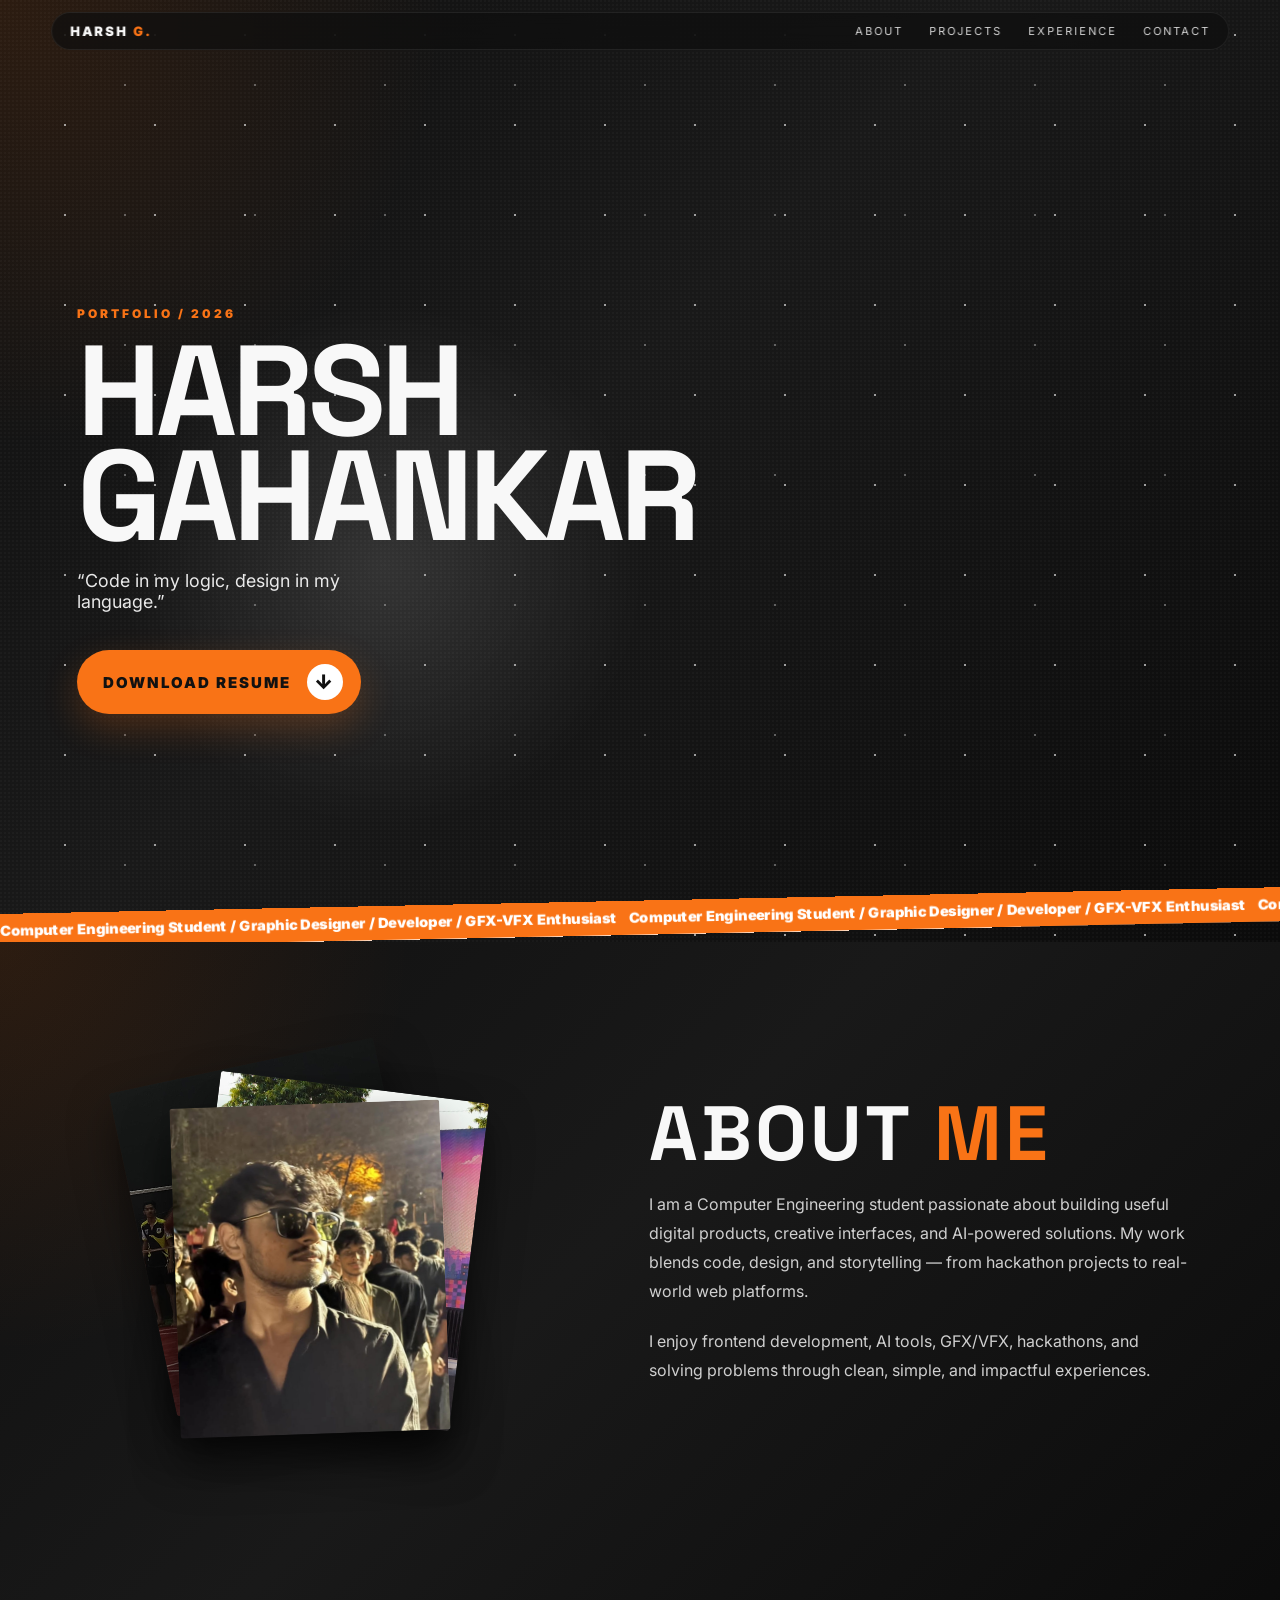
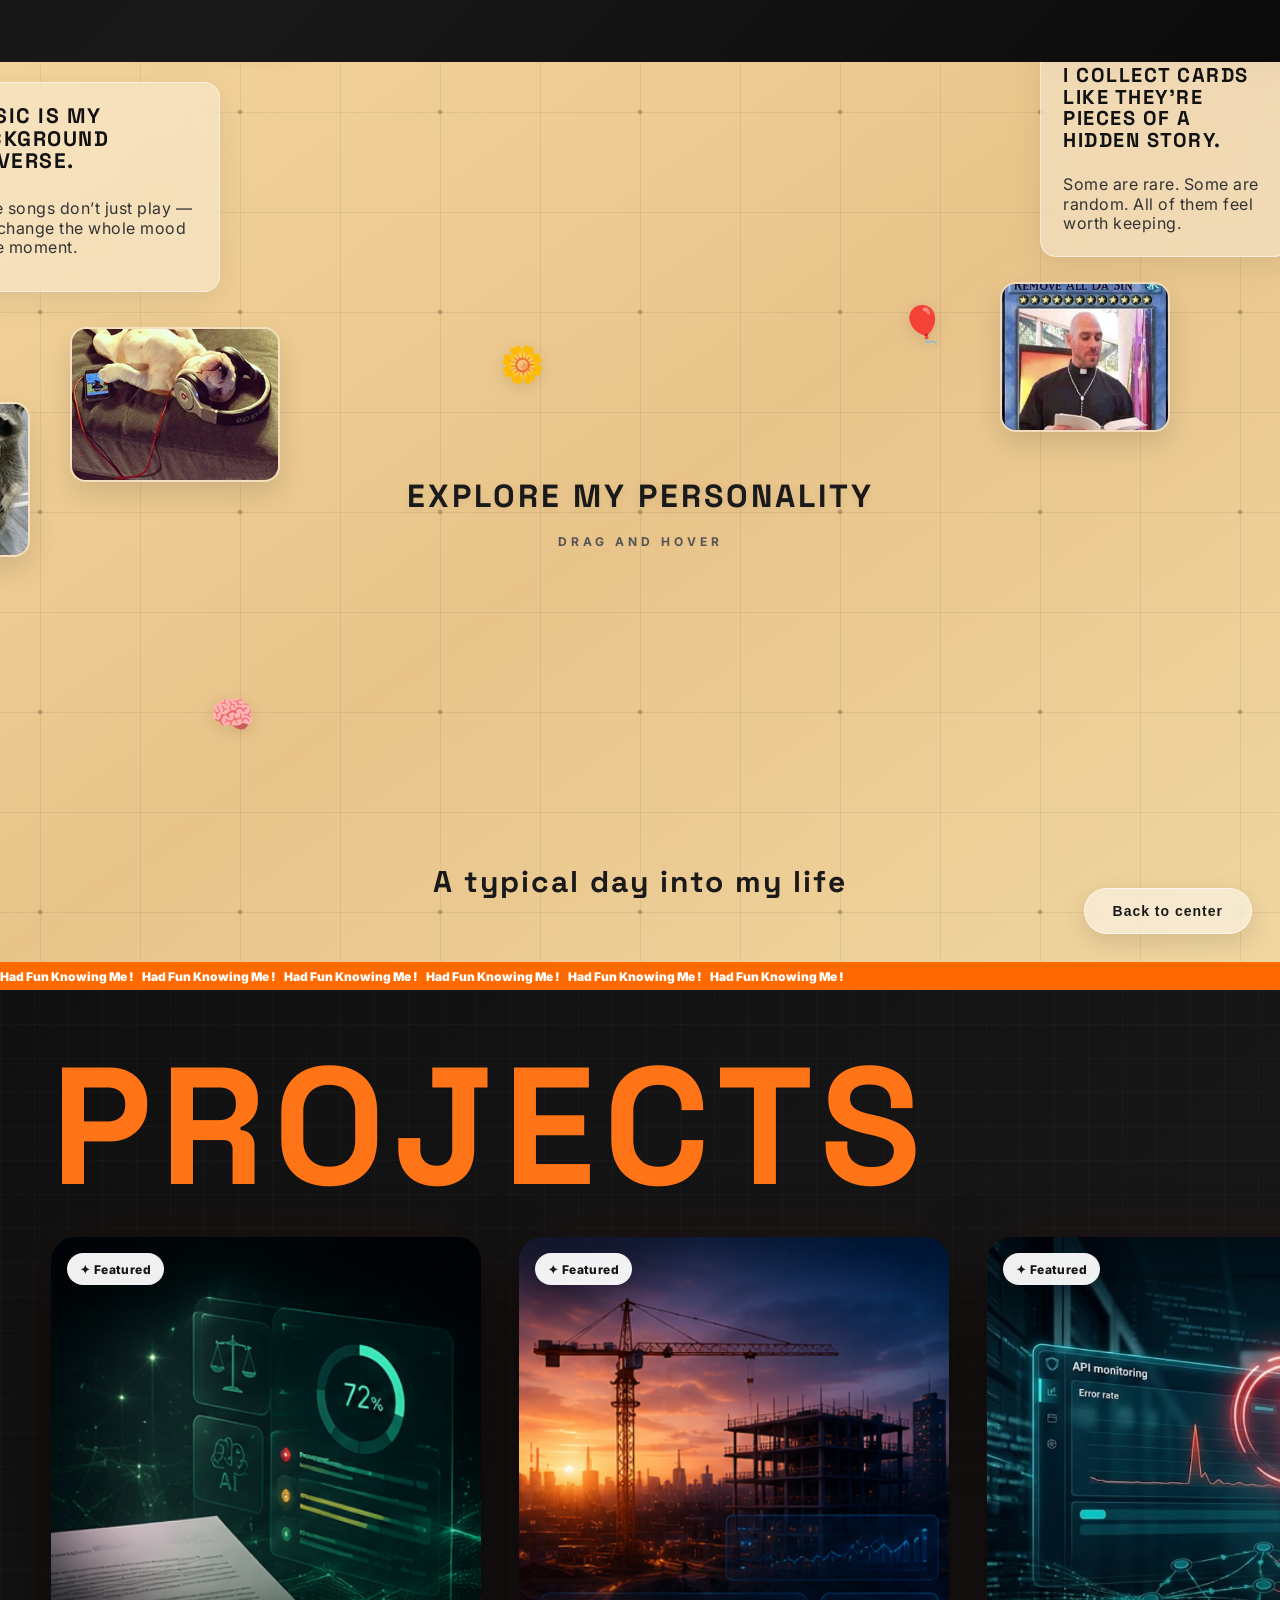
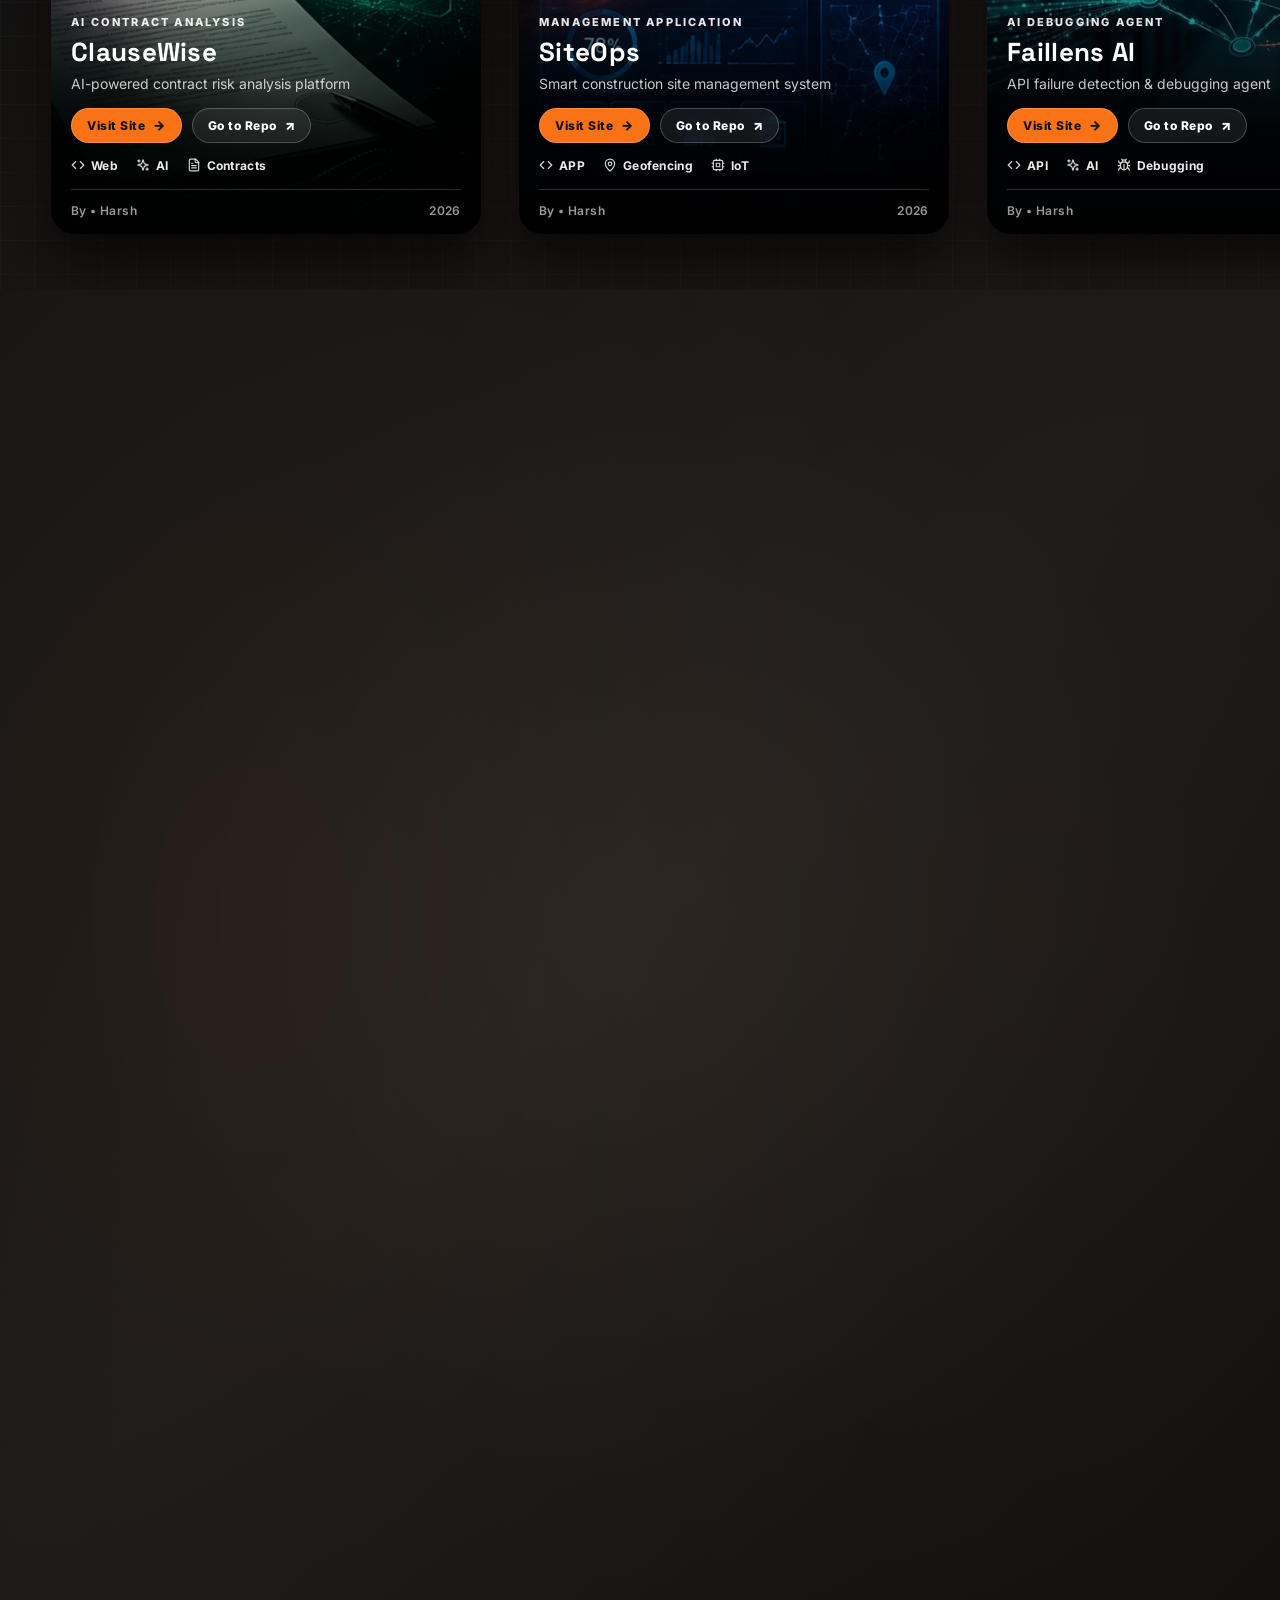
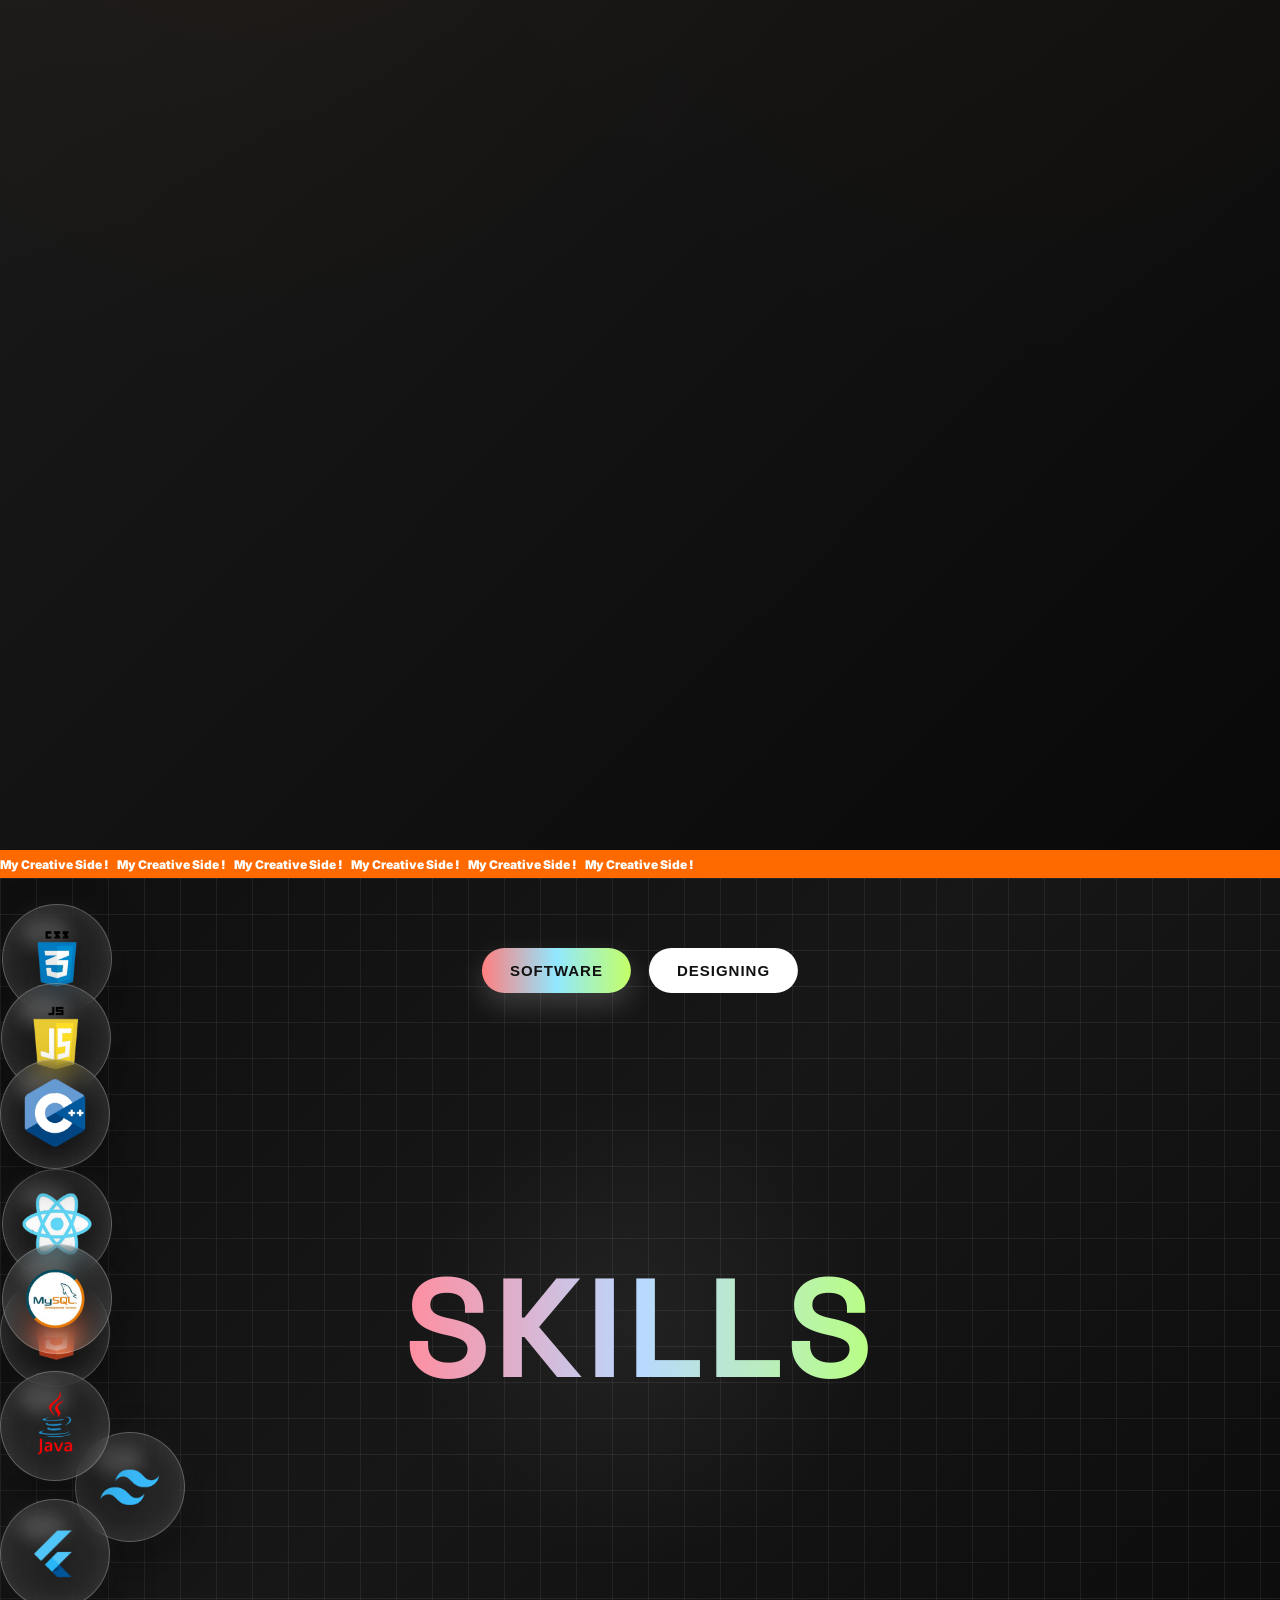
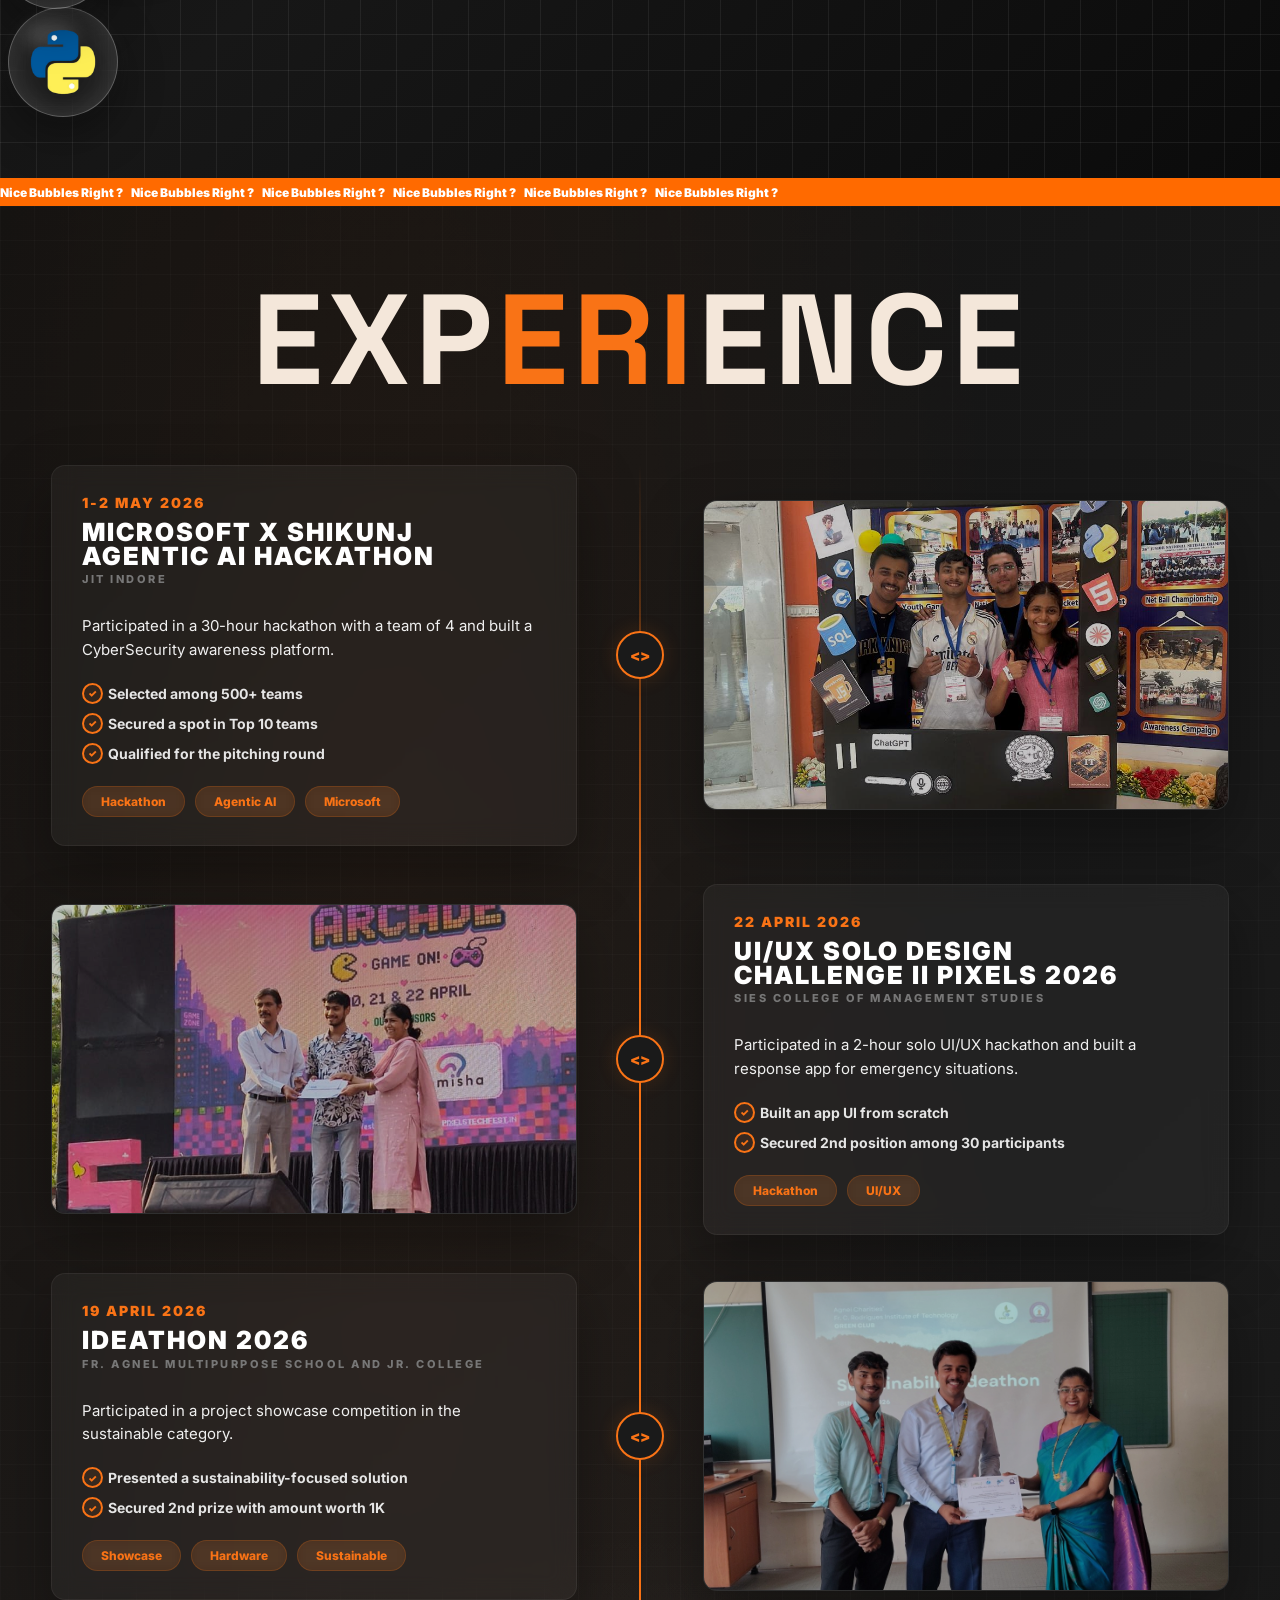
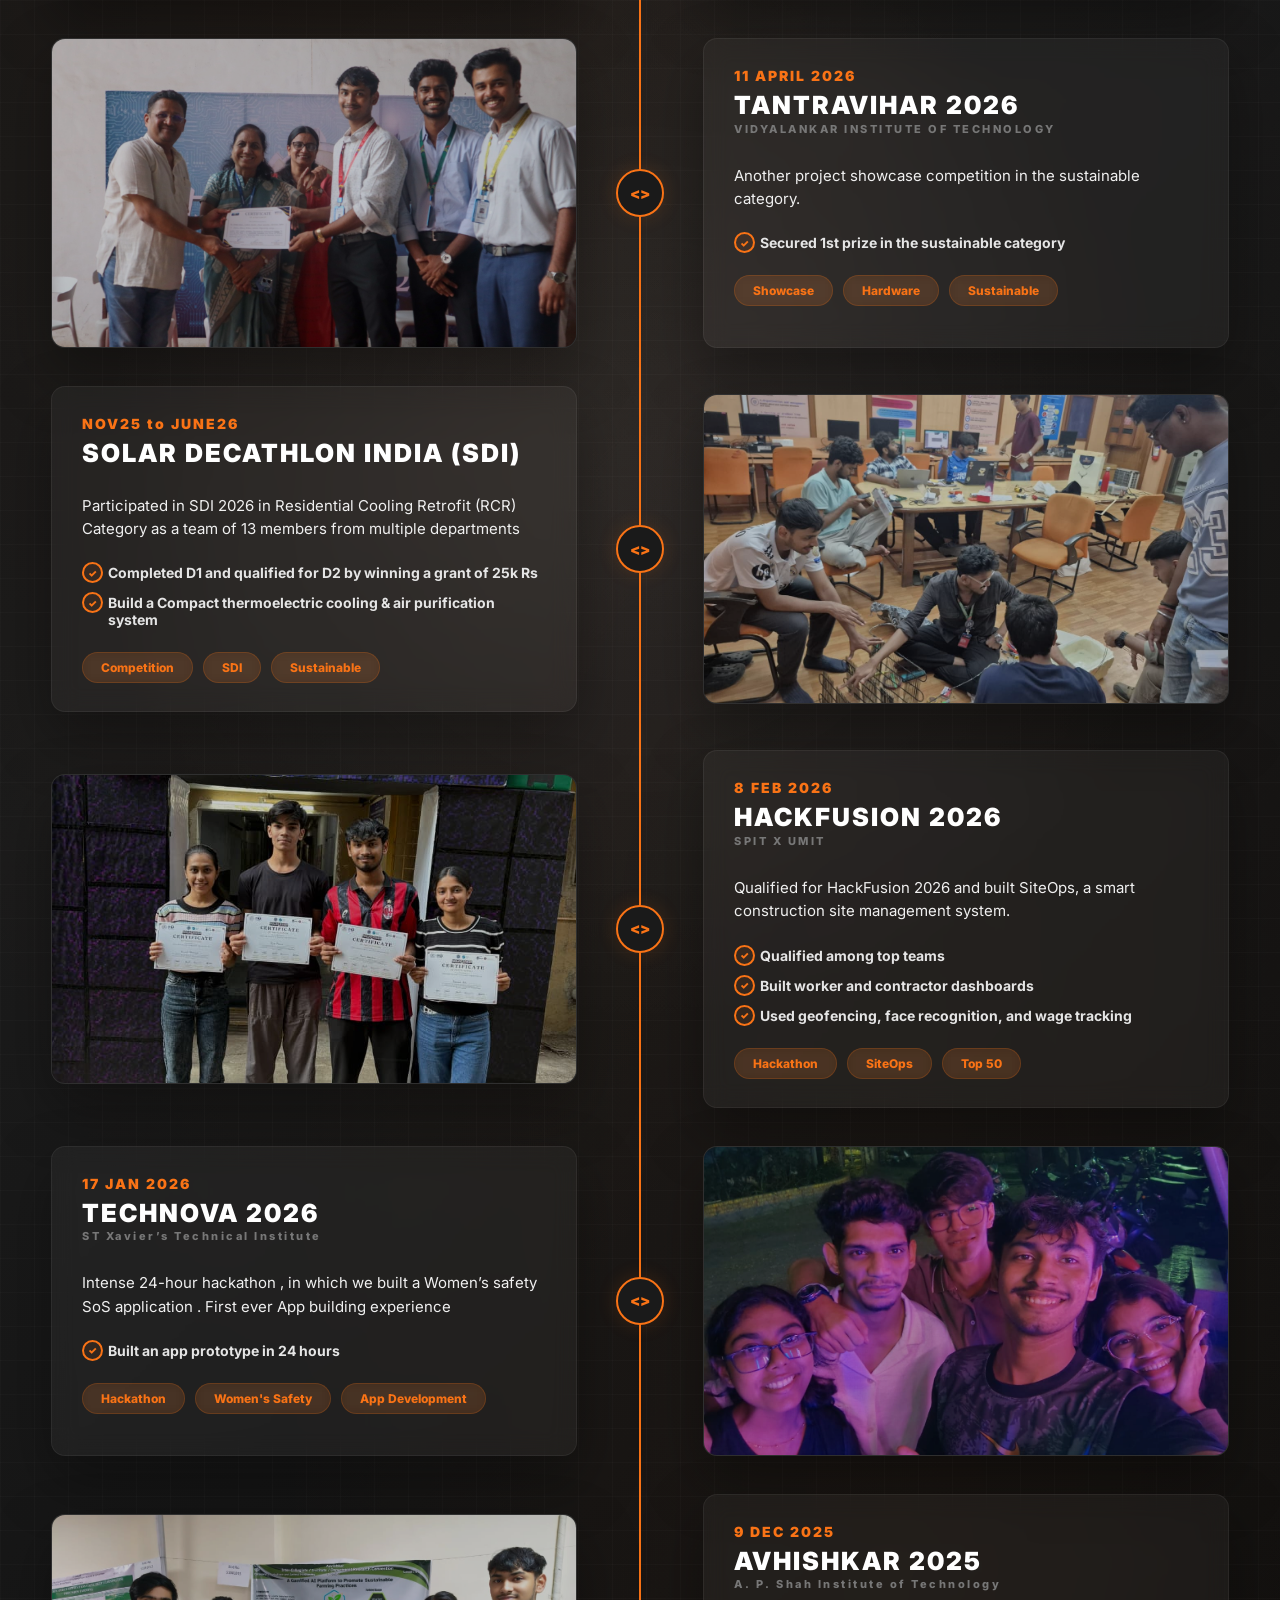
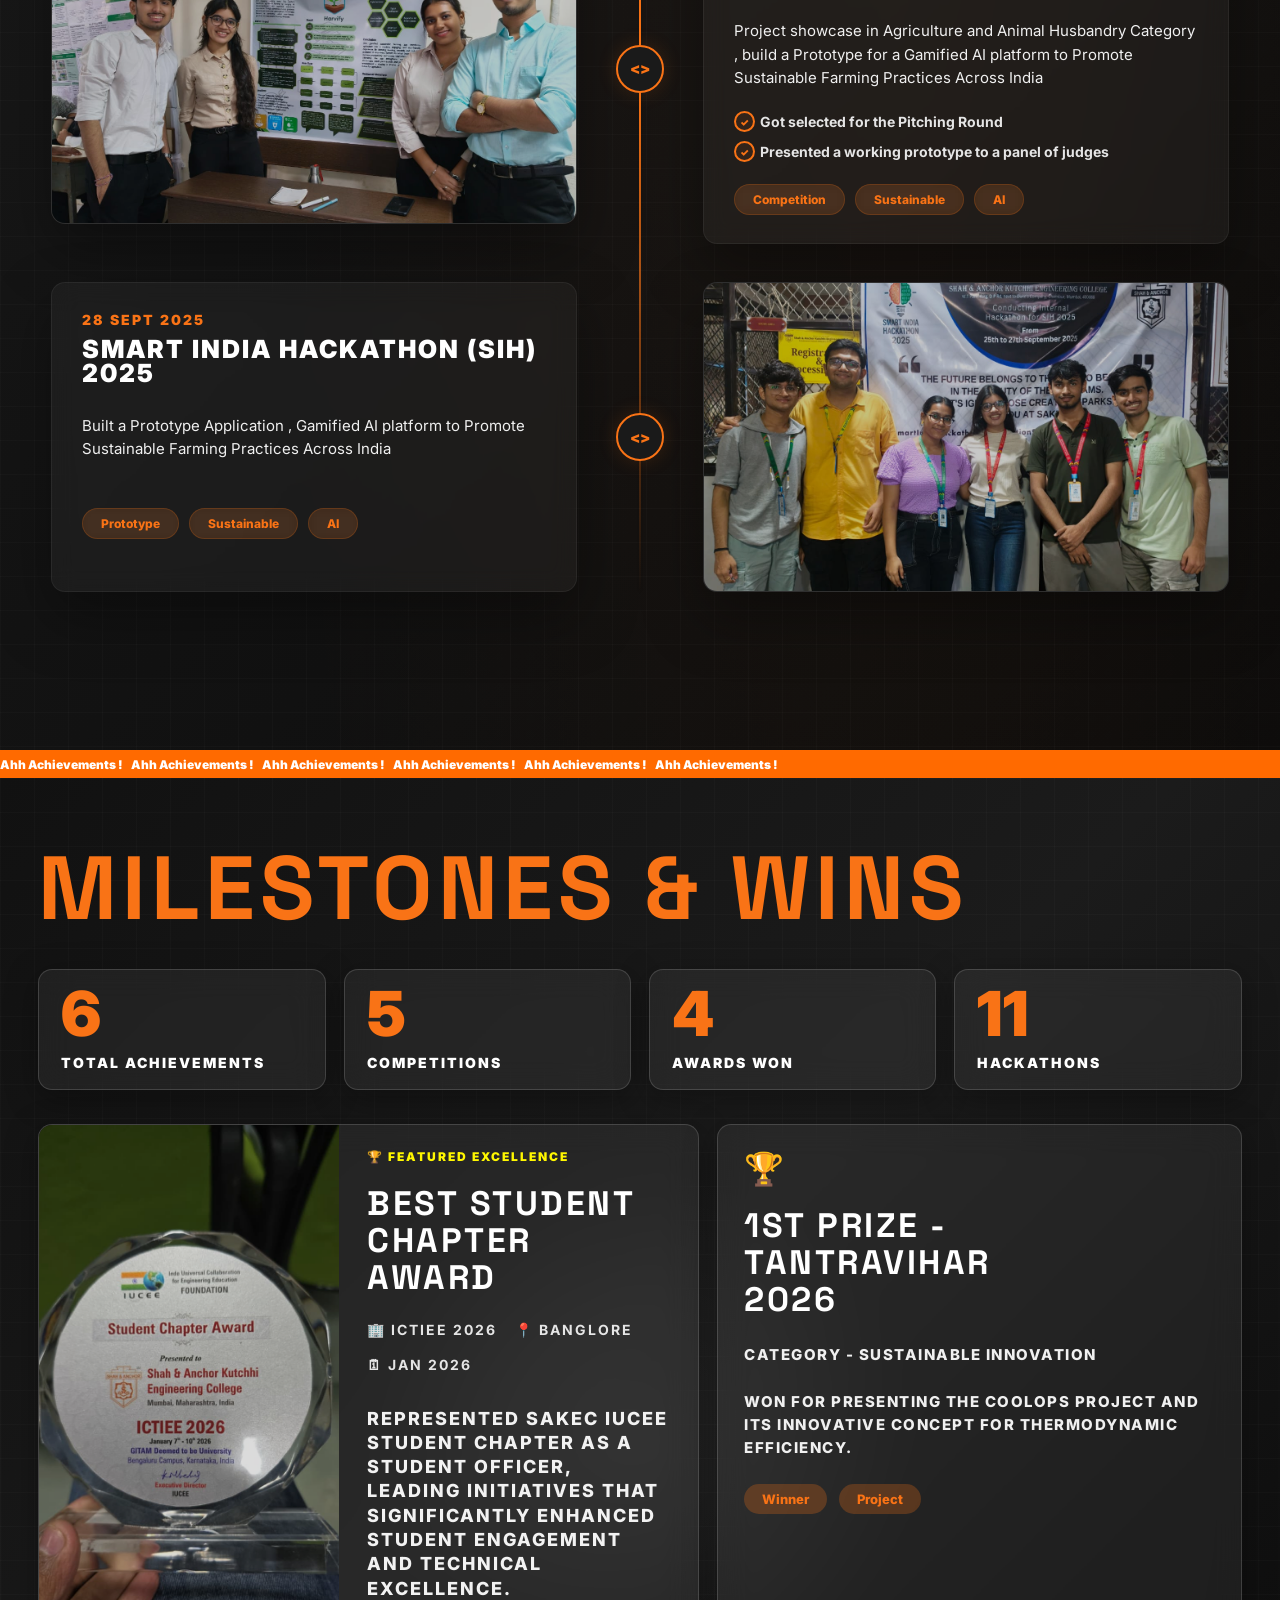
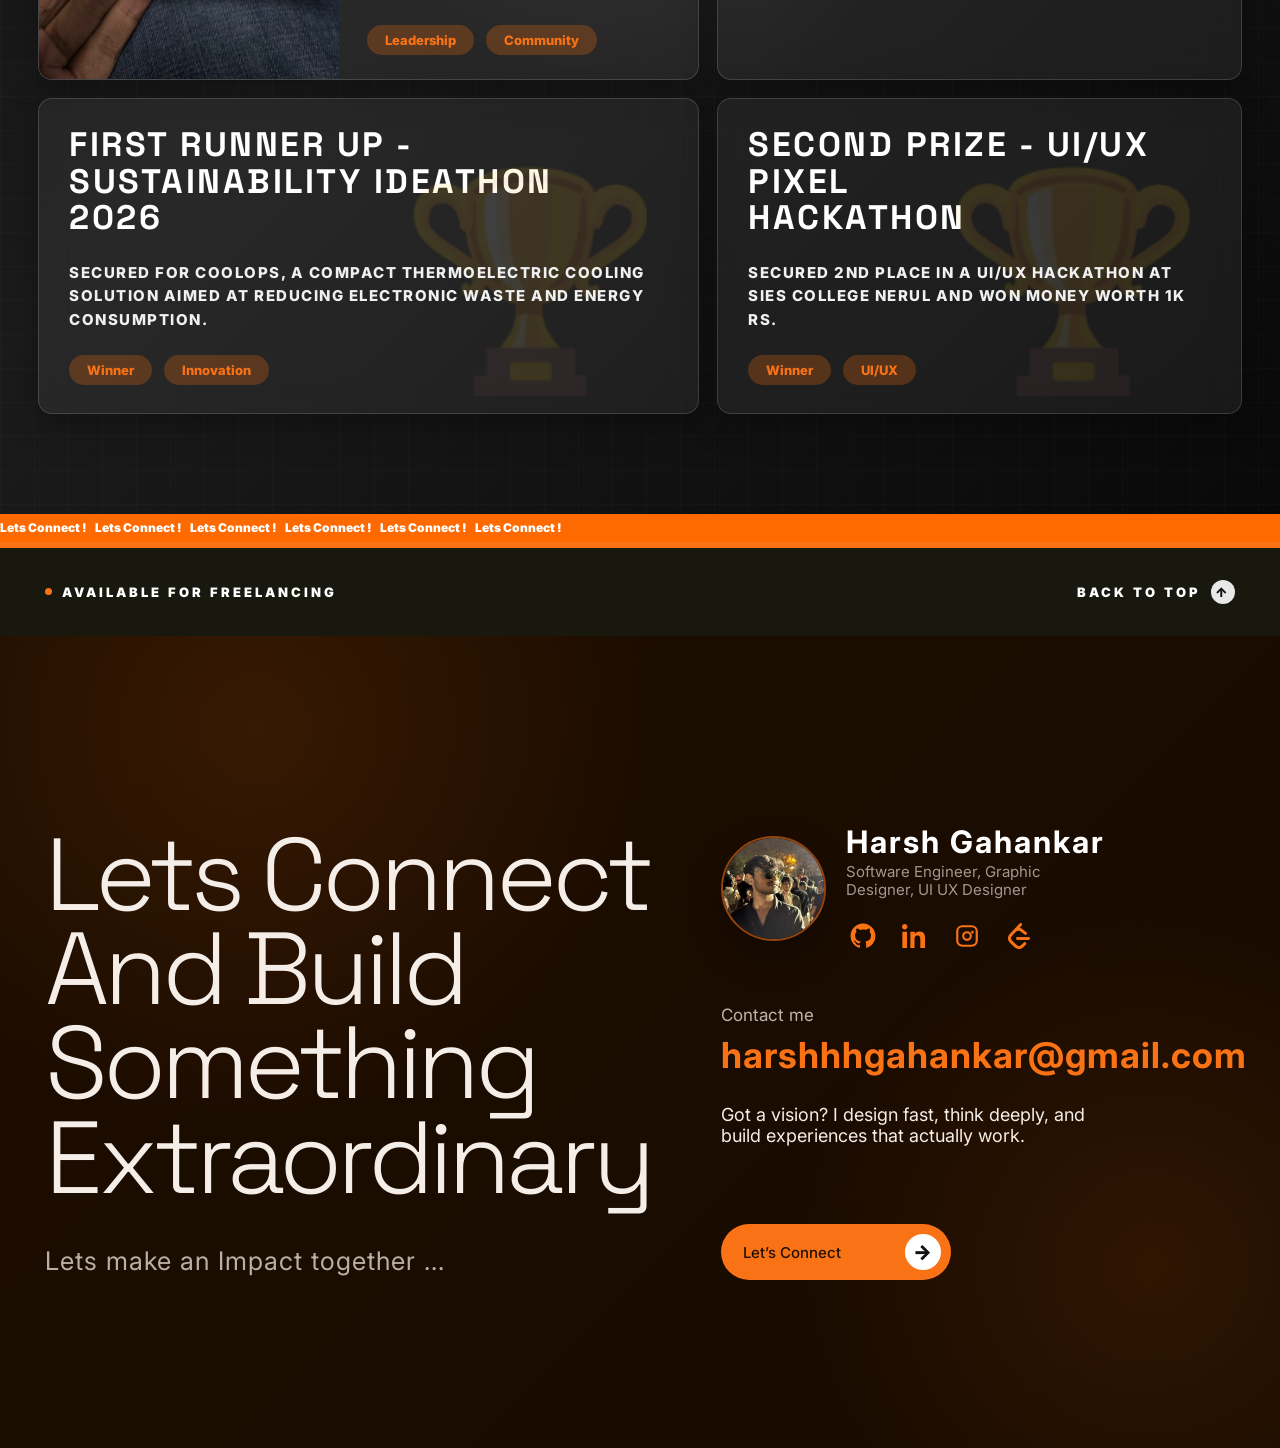
==== index.html @ b26c28f8 "Add live site link for SiteOps project" ====
<!DOCTYPE html>
<html lang="en">

<head>
  <meta charset="UTF-8" />
  <meta name="viewport" content="width=device-width, initial-scale=1.0" />
  <title>Harsh Gahankar | Portfolio</title>
  <link rel="stylesheet" href="style.css" />
  <link rel="icon" type="image/png" href="assets/HG%20logo.png">
</head>

<body>

  <!-- NAVBAR -->
  <header class="navbar">
    <a href="#home" class="nav-logo">HARSH <span>G.</span></a>

    <nav>
      <a href="#about">ABOUT</a>
      <a href="#projects">PROJECTS</a>
      <a href="#experience">EXPERIENCE</a>
      <a href="#contact">CONTACT</a>
    </nav>
  </header>

  <!-- HERO SECTION -->
  <section class="hero section-dark" id="home">
    <div class="stars"></div>
    <div class="grain"></div>

    <div class="hero-content">
      <div class="hero-text">
        <p class="mini-label">PORTFOLIO / 2026</p>
        <h1>
          HARSH<br />
          GAHANKAR
        </h1>
        <p class="hero-tagline">
          “Code in my logic, design in my language.”
        </p>
        <a href="assets/Resume 2026(links).pdf" download class="resume-btn">
          Download Resume <span>↓</span>
        </a>
      </div>

      <div class="moon-area">
        <div class="moon-3d-wrap" id="moon3d"></div>
      </div>
    </div>

    <div class="orange-marquee hero-marquee">
      <div class="marquee-track">
        Computer Engineering Student / Graphic Designer / Developer / GFX-VFX Enthusiast&nbsp;&nbsp;&nbsp;
        Computer Engineering Student / Graphic Designer / Developer / GFX-VFX Enthusiast&nbsp;&nbsp;&nbsp;
        Computer Engineering Student / Graphic Designer / Developer / GFX-VFX Enthusiast&nbsp;&nbsp;&nbsp;
      </div>
    </div>
  </section>

  <!-- ABOUT SECTION -->
  <section class="about section-dark" id="about">
    <div class="about-grid">
      <div class="photo-stack">
        <img src="assets/profile3.jpg" class="stack-photo photo-a" alt="Harsh photo 1" />
        <img src="assets/profile2.jpg" class="stack-photo photo-b" alt="Harsh photo 2" />
        <img src="assets/profile1.jpg" class="stack-photo photo-c" alt="Harsh photo 3" />
      </div>

      <div class="about-copy">
        <h2 class="section-heading">ABOUT <span>ME</span></h2>
        <p>
          I am a Computer Engineering student passionate about building useful digital products,
          creative interfaces, and AI-powered solutions. My work blends code, design, and storytelling —
          from hackathon projects to real-world web platforms.
        </p>
        <p>
          I enjoy frontend development, AI tools, GFX/VFX, hackathons, and solving problems through
          clean, simple, and impactful experiences.
        </p>

      </div>
    </div>
  </section>

  <!-- EXPLORE PERSONALITY SECTION -->
  <section class="personality-section clean-personality-section" id="personality">

    <div class="personality-canvas clean-canvas" id="dragCanvas">

      <div class="personality-bg clean-grid-bg"></div>

      <!-- CENTER TEXT -->
      <div class="personality-main-center">
        <h1>EXPLORE MY PERSONALITY</h1>
        <p>DRAG AND HOVER</p>
      </div>

      <!-- TOP LEFT: HOBBIES -->
      <div class="hobbies-zone-new">

        <h2 class="hobbies-center-heading">
          MY HOBBIES
        </h2>

        <!-- Football -->
        <div class="hobby-purple-card football-card">
          <h3>I CHASE THE BALL LIKE IT OWES ME ANSWERS.</h3>
          <p>
            One pass, one sprint, one goal — and suddenly the whole world feels simple.
          </p>
        </div>

        <img src="assets/football.png" class="hobby-img football-img" alt="Football" />

        <!-- Skating -->
        <div class="hobby-purple-card skating-card">
          <h3>I LIKE MOVING FASTER THAN MY THOUGHTS.</h3>
          <p>
            Skating feels like balance, chaos, and freedom all happening at once.
          </p>
        </div>

        <img src="assets/skating.png" class="hobby-img skating-img" alt="Skating" />

        <!-- Editing -->
        <div class="hobby-purple-card editing-card">
          <h3>I CUT MOMENTS UNTIL THEY START FEELING CINEMATIC.</h3>
          <p>
            Clips, beats, effects, and timing — that’s where normal footage becomes magic.
          </p>
        </div>

        <img src="assets/editing.png" class="hobby-img editing-img" alt="Editing" />

        <!-- Sketching -->
        <div class="hobby-purple-card sketching-card">
          <h3>I SKETCH WHAT MY BRAIN CANNOT EXPLAIN.</h3>
          <p>
            Random lines, messy ideas, tiny details — somehow they turn into stories.
          </p>
        </div>

        <img src="assets/sketching.png" class="hobby-img sketching-img" alt="Sketching" />

        <!-- Music -->
        <div class="hobby-purple-card music-card">
          <h3>MUSIC IS MY BACKGROUND UNIVERSE.</h3>
          <p>
            Some songs don’t just play — they change the whole mood of the moment.
          </p>
        </div>

        <img src="assets/music.png" class="hobby-img music-img" alt="Music" />

      </div>

      <!-- TOP RIGHT: FUN FACTS -->
      <div class="facts-zone-new">

        <h2 class="facts-center-heading">
          5 FUN FACTS ABOUT ME
        </h2>

        <!-- Animal -->
        <div class="fun-card animal-card">
          <h3>I SPEAK FLUENT ANIMAL ENERGY.</h3>
          <p>
            No words, just vibes. Somehow every animal feels like a tiny personality
            with fur, feathers, or chaos.
          </p>
        </div>

        <img src="assets/animal.png" class="fun-img animal-img" alt="Animal" />

        <!-- Rubik -->
        <div class="fun-card rubik-card">
          <h3>I SOLVE CUBES LIKE TINY PUZZLES FROM ANOTHER UNIVERSE.</h3>
          <p>
            8 types, 100 patterns, and one very focused brain.
          </p>
        </div>

        <img src="assets/rubics.png" class="fun-img rubik-img" alt="Rubik cube" />

        <!-- Cards -->
        <div class="fun-card cards-card">
          <h3>I COLLECT CARDS LIKE THEY’RE PIECES OF A HIDDEN STORY.</h3>
          <p>
            Some are rare. Some are random. All of them feel worth keeping.
          </p>
        </div>

        <img src="assets/cards.png" class="fun-img cards-img" alt="Cards" />

        <!-- Moon -->
        <div class="fun-card moon-card">
          <h3>THE MOON IS MY WEIRD COMFORT OBJECT.</h3>
          <p>
            No reason, no explanation. It just looks like peace floating in the sky.
          </p>
        </div>

        <img src="assets/moon.png" class="fun-img moon-img" alt="Moon" />

        <!-- Misal -->
        <div class="fun-card misal-card">
          <h3>MISAL IS NOT FOOD. IT IS AN EMOTION.</h3>
          <p>
            One spicy plate and suddenly life starts making sense again.
          </p>
        </div>

        <img src="assets/misal.png" class="fun-img misal-img" alt="Misal" />

      </div>

      <!-- BOTTOM: TYPICAL DAY -->
      <div class="routine-zone-new">

        <h2 class="routine-title-new">A typical day into my life</h2>

        <div class="routine-new-card routine-new-one">
          <img src="assets/wakeup.jpg" alt="wake up">
          <p>wake up</p>
        </div>

        <div class="routine-new-card routine-new-two">
          <img src="assets/coding.jpg" alt="coding">
          <p>coding</p>
        </div>

        <div class="routine-new-card routine-new-three">
          <img src="assets/gaming.jpg" alt="gaming">
          <p>gaming</p>
        </div>

        <div class="routine-new-card routine-new-four">
          <img src="assets/workout.jpg" alt="workout">
          <p>workout</p>
        </div>

        <div class="routine-new-card routine-new-five">
          <img src="assets/repeat.jpg" alt="repeat">
          <p>repeat</p>
        </div>

      </div>

      <!-- SMALL DECORATIONS -->
      <div class="personality-sticker sticker-one">🌼</div>
      <div class="personality-sticker sticker-two">🎈</div>
      <div class="personality-sticker sticker-three">🧠</div>
      <div class="personality-sticker sticker-four">📸</div>
      <div class="personality-sticker sticker-five">🏆</div>

    </div>

    <button class="personality-reset" id="resetBtn">Back to center</button>

  </section>

  <div class="orange-marquee">
    <div class="marquee-track">
      Had Fun Knowing Me !&nbsp;&nbsp;&nbsp; Had Fun Knowing Me !&nbsp;&nbsp;&nbsp; Had Fun Knowing Me
      !&nbsp;&nbsp;&nbsp;
      Had Fun Knowing Me !&nbsp;&nbsp;&nbsp; Had Fun Knowing Me !&nbsp;&nbsp;&nbsp; Had Fun Knowing Me
      !&nbsp;&nbsp;&nbsp;
    </div>
  </div>

  <!-- PROJECTS SECTION -->
  <section class="projects-horizontal-section" id="projects">

    <div class="projects-sticky">

      <div class="projects-heading-wrap">
        <h2 class="projects-big-title">PROJECTS</h2>
      </div>

      <div class="projects-horizontal-window">
        <div class="projects-horizontal-track" id="projectsTrack">

          <!-- CLAUSEWISE -->
          <article class="project-listing-card">
            <img class="project-listing-card-img" src="assets/Clausewise.png" alt="ClauseWise — AI-powered contract risk analysis platform preview" loading="lazy" />
            <div class="project-listing-card-gradient"></div>
            <span class="project-listing-card-badge">✦ Featured</span>
            <div class="project-listing-card-body">
              <p class="project-listing-card-category">AI Contract Analysis</p>
              <h3 class="project-listing-card-title">ClauseWise</h3>
              <p class="project-listing-card-desc">AI-powered contract risk analysis platform</p>
              <div class="project-listing-card-actions">
                <a class="project-listing-btn project-listing-btn-visit" href="https://clause-wise-org.vercel.app/" target="_blank" rel="noopener noreferrer">Visit Site <span>→</span></a>
                <a class="project-listing-btn project-listing-btn-repo" href="https://github.com/harshgahankar/ClauseWise" target="_blank" rel="noopener noreferrer">Go to Repo <span>↗</span></a>
              </div>
              <div class="project-listing-card-meta">
                <span class="project-listing-card-meta-item"><svg viewBox="0 0 24 24" aria-hidden="true"><path d="m16 18 6-6-6-6"/><path d="m8 6-6 6 6 6"/></svg>Web</span>
                <span class="project-listing-card-meta-item"><svg viewBox="0 0 24 24" aria-hidden="true"><path d="m12 3-1.912 5.813a2 2 0 0 1-1.275 1.275L3 12l5.813 1.912a2 2 0 0 1 1.275 1.275L12 21l1.912-5.813a2 2 0 0 1 1.275-1.275L21 12l-5.813-1.912a2 2 0 0 1-1.275-1.275L12 3Z"/><path d="M5 3v4"/><path d="M19 17v4"/><path d="M3 5h4"/><path d="M17 19h4"/></svg>AI</span>
                <span class="project-listing-card-meta-item"><svg viewBox="0 0 24 24" aria-hidden="true"><path d="M15 2H6a2 2 0 0 0-2 2v16a2 2 0 0 0 2 2h12a2 2 0 0 0 2-2V7Z"/><path d="M14 2v4a2 2 0 0 0 2 2h4"/><path d="M10 9H8"/><path d="M16 13H8"/><path d="M16 17H8"/></svg>Contracts</span>
              </div>
              <div class="project-listing-card-divider"></div>
              <div class="project-listing-card-footer">
                <span>By • Harsh</span>
                <span>2026</span>
              </div>
            </div>
          </article>

          <!-- SITEOPS -->
          <article class="project-listing-card">
            <img class="project-listing-card-img" src="assets/siteops.png" alt="SiteOps — smart construction site management system preview" loading="lazy" />
            <div class="project-listing-card-gradient"></div>
            <span class="project-listing-card-badge">✦ Featured</span>
            <div class="project-listing-card-body">
              <p class="project-listing-card-category">Management Application</p>
              <h3 class="project-listing-card-title">SiteOps</h3>
              <p class="project-listing-card-desc">Smart construction site management system</p>
              <div class="project-listing-card-actions">
                <a class="project-listing-btn project-listing-btn-visit" href="https://site-ops-web.vercel.app/">Visit Site <span>→</span></a>
                <a class="project-listing-btn project-listing-btn-repo" href="https://github.com/harshgahankar/SiteOps" target="_blank" rel="noopener noreferrer">Go to Repo <span>↗</span></a>
              </div>
              <div class="project-listing-card-meta">
                <span class="project-listing-card-meta-item"><svg viewBox="0 0 24 24" aria-hidden="true"><path d="m16 18 6-6-6-6"/><path d="m8 6-6 6 6 6"/></svg>APP</span>
                <span class="project-listing-card-meta-item"><svg viewBox="0 0 24 24" aria-hidden="true"><path d="M20 10c0 4.993-5.539 10.193-7.399 11.799a1 1 0 0 1-1.202 0C9.539 20.193 4 14.993 4 10a8 8 0 0 1 16 0"/><circle cx="12" cy="10" r="3"/></svg>Geofencing</span>
                <span class="project-listing-card-meta-item"><svg viewBox="0 0 24 24" aria-hidden="true"><rect x="4" y="4" width="16" height="16" rx="2"/><rect x="9" y="9" width="6" height="6"/><path d="M15 2v2"/><path d="M15 20v2"/><path d="M2 15h2"/><path d="M2 9h2"/><path d="M20 15h2"/><path d="M20 9h2"/><path d="M9 2v2"/><path d="M9 20v2"/></svg>IoT</span>
              </div>
              <div class="project-listing-card-divider"></div>
              <div class="project-listing-card-footer">
                <span>By • Harsh</span>
                <span>2026</span>
              </div>
            </div>
          </article>

          <!-- FAILLENS AI -->
          <article class="project-listing-card">
            <img class="project-listing-card-img" src="assets/faillens.png" alt="Faillens AI — API failure detection and debugging agent preview" loading="lazy" />
            <div class="project-listing-card-gradient"></div>
            <span class="project-listing-card-badge">✦ Featured</span>
            <div class="project-listing-card-body">
              <p class="project-listing-card-category">AI Debugging Agent</p>
              <h3 class="project-listing-card-title">Faillens AI</h3>
              <p class="project-listing-card-desc">API failure detection & debugging agent</p>
              <div class="project-listing-card-actions">
                <a class="project-listing-btn project-listing-btn-visit" href="https://faillensai.onrender.com/" target="_blank" rel="noopener noreferrer">Visit Site <span>→</span></a>
                <a class="project-listing-btn project-listing-btn-repo" href="https://github.com/DevSignerOmkar/faillensai" target="_blank" rel="noopener noreferrer">Go to Repo <span>↗</span></a>
              </div>
              <div class="project-listing-card-meta">
                <span class="project-listing-card-meta-item"><svg viewBox="0 0 24 24" aria-hidden="true"><path d="m16 18 6-6-6-6"/><path d="m8 6-6 6 6 6"/></svg>API</span>
                <span class="project-listing-card-meta-item"><svg viewBox="0 0 24 24" aria-hidden="true"><path d="m12 3-1.912 5.813a2 2 0 0 1-1.275 1.275L3 12l5.813 1.912a2 2 0 0 1 1.275 1.275L12 21l1.912-5.813a2 2 0 0 1 1.275-1.275L21 12l-5.813-1.912a2 2 0 0 1-1.275-1.275L12 3Z"/><path d="M5 3v4"/><path d="M19 17v4"/><path d="M3 5h4"/><path d="M17 19h4"/></svg>AI</span>
                <span class="project-listing-card-meta-item"><svg viewBox="0 0 24 24" aria-hidden="true"><path d="m8 2 1.88 1.88"/><path d="M14.12 3.88 16 2"/><path d="M9 7.13v-1a3.003 3.003 0 1 1 6 0v1"/><path d="M12 20c-3.3 0-6-2.7-6-6v-3a4 4 0 0 1 4-4h4a4 4 0 0 1 4 4v3c0 3.3-2.7 6-6 6"/><path d="M12 20v-9"/><path d="M6.53 9C4.6 8.8 3 7.1 3 5"/><path d="M6 13H2"/><path d="M3 21c0-2.1 1.7-3.9 3.8-4"/><path d="M20.97 5c0 2.1-1.6 3.8-3.5 4"/><path d="M22 13h-4"/><path d="M17.2 17c2.1.1 3.8 1.9 3.8 4"/></svg>Debugging</span>
              </div>
              <div class="project-listing-card-divider"></div>
              <div class="project-listing-card-footer">
                <span>By • Harsh</span>
                <span>2026</span>
              </div>
            </div>
          </article>

          <!-- SKILLORBIT -->
          <article class="project-listing-card">
            <img class="project-listing-card-img" src="assets/SkillOrbit.png" alt="SkillOrbit — AI recruitment platform preview" loading="lazy" />
            <div class="project-listing-card-gradient"></div>
            <span class="project-listing-card-badge">✦ Featured</span>
            <div class="project-listing-card-body">
              <p class="project-listing-card-category">AI Recruitment Platform</p>
              <h3 class="project-listing-card-title">SkillOrbit</h3>
              <p class="project-listing-card-desc">AI recruitment platform that ranks and explains candidate–job fit</p>
              <div class="project-listing-card-actions">
                <a class="project-listing-btn project-listing-btn-visit" href="https://skill-oribit-2.vercel.app/" target="_blank" rel="noopener noreferrer">Visit Site <span>→</span></a>
                <a class="project-listing-btn project-listing-btn-repo" href="https://github.com/hansagusaiwal/SkillOrbit" target="_blank" rel="noopener noreferrer">Go to Repo <span>↗</span></a>
              </div>
              <div class="project-listing-card-meta">
                <span class="project-listing-card-meta-item"><svg viewBox="0 0 24 24" aria-hidden="true"><path d="m12 3-1.912 5.813a2 2 0 0 1-1.275 1.275L3 12l5.813 1.912a2 2 0 0 1 1.275 1.275L12 21l1.912-5.813a2 2 0 0 1 1.275-1.275L21 12l-5.813-1.912a2 2 0 0 1-1.275-1.275L12 3Z"/><path d="M5 3v4"/><path d="M19 17v4"/><path d="M3 5h4"/><path d="M17 19h4"/></svg>AI/ML</span>
                <span class="project-listing-card-meta-item"><svg viewBox="0 0 24 24" aria-hidden="true"><ellipse cx="12" cy="5" rx="9" ry="3"/><path d="M3 5V19A9 3 0 0 0 21 19V5"/><path d="M3 12A9 3 0 0 0 21 12"/></svg>Vector Search</span>
                <span class="project-listing-card-meta-item"><svg viewBox="0 0 24 24" aria-hidden="true"><path d="M16 21v-2a4 4 0 0 0-4-4H6a4 4 0 0 0-4 4v2"/><circle cx="9" cy="7" r="4"/><path d="M22 21v-2a4 4 0 0 0-3-3.87"/><path d="M16 3.13a4 4 0 0 1 0 7.75"/></svg>Recruitment</span>
              </div>
              <div class="project-listing-card-divider"></div>
              <div class="project-listing-card-footer">
                <span>By • Harsh</span>
                <span>2026</span>
              </div>
            </div>
          </article>

          <!-- THERMACITY -->
          <article class="project-listing-card">
            <img class="project-listing-card-img" src="assets/ThermaCity.png" alt="ThermaCity — urban heat island analysis tool for Mumbai preview" loading="lazy" />
            <div class="project-listing-card-gradient"></div>
            <span class="project-listing-card-badge">✦ Featured</span>
            <div class="project-listing-card-body">
              <p class="project-listing-card-category">Climate Analytics</p>
              <h3 class="project-listing-card-title">ThermaCity</h3>
              <p class="project-listing-card-desc">Urban heat island analysis & mitigation planning tool for Mumbai, India</p>
              <div class="project-listing-card-actions">
                <a class="project-listing-btn project-listing-btn-visit" href="https://heat-mitigation.vercel.app/" target="_blank" rel="noopener noreferrer">Visit Site <span>→</span></a>
                <a class="project-listing-btn project-listing-btn-repo" href="https://github.com/srushtidedaniya24-web/Heat-Mitigation" target="_blank" rel="noopener noreferrer">Go to Repo <span>↗</span></a>
              </div>
              <div class="project-listing-card-meta">
                <span class="project-listing-card-meta-item"><svg viewBox="0 0 24 24" aria-hidden="true"><path d="m12 3-1.912 5.813a2 2 0 0 1-1.275 1.275L3 12l5.813 1.912a2 2 0 0 1 1.275 1.275L12 21l1.912-5.813a2 2 0 0 1 1.275-1.275L21 12l-5.813-1.912a2 2 0 0 1-1.275-1.275L12 3Z"/><path d="M5 3v4"/><path d="M19 17v4"/><path d="M3 5h4"/><path d="M17 19h4"/></svg>AI/ML</span>
                <span class="project-listing-card-meta-item"><svg viewBox="0 0 24 24" aria-hidden="true"><path d="m12.83 2.18a2 2 0 0 0-1.66 0L2.6 6.08a1 1 0 0 0 0 1.83l8.58 3.91a2 2 0 0 0 1.66 0l8.58-3.9a1 1 0 0 0 0-1.83Z"/><path d="m22 17.65-9.17 4.16a2 2 0 0 1-1.66 0L2 17.65"/><path d="m22 12.65-9.17 4.16a2 2 0 0 1-1.66 0L2 12.65"/></svg>GIS</span>
                <span class="project-listing-card-meta-item"><svg viewBox="0 0 24 24" aria-hidden="true"><path d="M14 4v10.54a4 4 0 1 1-4 0V4a2 2 0 0 1 4 0Z"/></svg>Thermal</span>
              </div>
              <div class="project-listing-card-divider"></div>
              <div class="project-listing-card-footer">
                <span>By • Harsh</span>
                <span>2026</span>
              </div>
            </div>
          </article>

          <!-- SKILLO -->
          <article class="project-listing-card">
            <img class="project-listing-card-img" src="assets/Skillo.png" alt="Skillo — AI-powered intelligent assessment and academic integrity platform preview" loading="lazy" />
            <div class="project-listing-card-gradient"></div>
            <span class="project-listing-card-badge">✦ Featured</span>
            <div class="project-listing-card-body">
              <p class="project-listing-card-category">AI Assessment Platform</p>
              <h3 class="project-listing-card-title">Skillo</h3>
              <p class="project-listing-card-desc">AI-powered intelligent assessment & academic integrity platform</p>
              <div class="project-listing-card-actions">
                <a class="project-listing-btn project-listing-btn-visit" href="#">Visit Site <span>→</span></a>
                <a class="project-listing-btn project-listing-btn-repo" href="https://github.com/RutujaaaPathak/Skilio" target="_blank" rel="noopener noreferrer">Go to Repo <span>↗</span></a>
              </div>
              <div class="project-listing-card-meta">
                <span class="project-listing-card-meta-item"><svg viewBox="0 0 24 24" aria-hidden="true"><path d="m12 3-1.912 5.813a2 2 0 0 1-1.275 1.275L3 12l5.813 1.912a2 2 0 0 1 1.275 1.275L12 21l1.912-5.813a2 2 0 0 1 1.275-1.275L21 12l-5.813-1.912a2 2 0 0 1-1.275-1.275L12 3Z"/><path d="M5 3v4"/><path d="M19 17v4"/><path d="M3 5h4"/><path d="M17 19h4"/></svg>AI/ML</span>
                <span class="project-listing-card-meta-item"><svg viewBox="0 0 24 24" aria-hidden="true"><path d="M20 13c0 5-3.5 7.5-7.66 8.95a1 1 0 0 1-.67-.01C7.5 20.5 4 18 4 13V6a1 1 0 0 1 1-1c2 0 4.5-1.2 6.24-2.72a1 1 0 0 1 1.52 0C14.51 3.81 17 5 19 5a1 1 0 0 1 1 1z"/><path d="m9 12 2 2 4-4"/></svg>Integrity</span>
                <span class="project-listing-card-meta-item"><svg viewBox="0 0 24 24" aria-hidden="true"><path d="M15 2H6a2 2 0 0 0-2 2v16a2 2 0 0 0 2 2h12a2 2 0 0 0 2-2V7Z"/><path d="M14 2v4a2 2 0 0 0 2 2h4"/><path d="M10 9H8"/><path d="M16 13H8"/><path d="M16 17H8"/></svg>Assessment</span>
              </div>
              <div class="project-listing-card-divider"></div>
              <div class="project-listing-card-footer">
                <span>By • Harsh</span>
                <span>2026</span>
              </div>
            </div>
          </article>

          <!-- CyberResQ -->
          <article class="project-listing-card">
            <img class="project-listing-card-img" src="assets/CyberResQ.png" alt="CyberResQ — Cyber Security Awareness Platform preview" loading="lazy" />
            <div class="project-listing-card-gradient"></div>
            <span class="project-listing-card-badge">✦ Featured</span>
            <div class="project-listing-card-body">
              <p class="project-listing-card-category">Cyber Security Awareness Platform</p>
              <h3 class="project-listing-card-title">CyberResQ</h3>
              <p class="project-listing-card-desc">platform that educates users about cyber threats, crimes, and effective prevention measures.</p>
              <div class="project-listing-card-actions">
                <a class="project-listing-btn project-listing-btn-visit" href="https://cyberresq.onrender.com/">Visit Site <span>→</span></a>
                <a class="project-listing-btn project-listing-btn-repo" href="https://github.com/DevSignerOmkar/CyberResQ" target="_blank" rel="noopener noreferrer">Go to Repo <span>↗</span></a>
              </div>
              <div class="project-listing-card-meta">
                <span class="project-listing-card-meta-item"><svg viewBox="0 0 24 24" aria-hidden="true"><path d="m16 18 6-6-6-6"/><path d="m8 6-6 6 6 6"/></svg>Web</span>
                <span class="project-listing-card-meta-item"><svg viewBox="0 0 24 24" aria-hidden="true"><path d="M20 13c0 5-3.5 7.5-7.66 8.95a1 1 0 0 1-.67-.01C7.5 20.5 4 18 4 13V6a1 1 0 0 1 1-1c2 0 4.5-1.2 6.24-2.72a1 1 0 0 1 1.52 0C14.51 3.81 17 5 19 5a1 1 0 0 1 1 1z"/><path d="m9 12 2 2 4-4"/></svg>Cyber Safety</span>
                <span class="project-listing-card-meta-item"><svg viewBox="0 0 24 24" aria-hidden="true"><path d="M15 2H6a2 2 0 0 0-2 2v16a2 2 0 0 0 2 2h12a2 2 0 0 0 2-2V7Z"/><path d="M14 2v4a2 2 0 0 0 2 2h4"/><path d="M10 9H8"/><path d="M16 13H8"/><path d="M16 17H8"/></svg>Awareness</span>
              </div>
              <div class="project-listing-card-divider"></div>
              <div class="project-listing-card-footer">
                <span>By • Harsh</span>
                <span>2026</span>
              </div>
            </div>
          </article>

        </div>
      </div>

    </div>

  </section>

  <div class="orange-marquee">
    <div class="marquee-track">
      My Creative Side !&nbsp;&nbsp;&nbsp; My Creative Side !&nbsp;&nbsp;&nbsp; My Creative Side 
      !&nbsp;&nbsp;&nbsp;
      My Creative Side !&nbsp;&nbsp;&nbsp; My Creative Side !&nbsp;&nbsp;&nbsp; My Creative Side 
      !&nbsp;&nbsp;&nbsp;
    </div>
  </div>

  <!-- SKILLS SECTION -->
  <section class="skills-filter-section" id="skills">

    <div class="skills-grid-bg-new"></div>

    <div class="skills-top-buttons">
      <button class="skills-filter-btn active" data-filter="software">SOFTWARE</button>
      <button class="skills-filter-btn design-btn" data-filter="design">DESIGNING</button>
    </div>

    <h2 class="skills-main-title">SKILLS</h2>

    <div class="skills-bubbles-area">

      <!-- SOFTWARE SKILLS -->
      <div class="skill-bubble-new software-skill bubble-html">
        <img src="assets/html.png" alt="HTML">
        <span>HTML</span>
      </div>

      <div class="skill-bubble-new software-skill bubble-css">
        <img src="assets/css.png" alt="CSS">
        <span>CSS</span>
      </div>

      <div class="skill-bubble-new software-skill bubble-js">
        <img src="assets/javascript.png" alt="JavaScript">
        <span>JavaScript</span>
      </div>

      <div class="skill-bubble-new software-skill bubble-react">
        <img src="assets/react.png" alt="ReactJS">
        <span>ReactJS</span>
      </div>

      <div class="skill-bubble-new software-skill bubble-tailwind">
        <img src="assets/tailwind.png" alt="Tailwind CSS">
        <span>Tailwind CSS</span>
      </div>

      <div class="skill-bubble-new software-skill bubble-sql">
        <img src="assets/sql.png" alt="SQL">
        <span>SQL</span>
      </div>

      <div class="skill-bubble-new software-skill bubble-python">
        <img src="assets/python.png" alt="Python">
        <span>Python</span>
      </div>

      <div class="skill-bubble-new software-skill bubble-java">
        <img src="assets/java.png" alt="Java">
        <span>Java</span>
      </div>

      <div class="skill-bubble-new software-skill bubble-flutter">
        <img src="assets/flutter.png" alt="Flutter">
        <span>Flutter</span>
      </div>

      <div class="skill-bubble-new software-skill bubble-cpp">
        <img src="assets/cpp.png" alt="C/C++">
        <span>C / C++</span>
      </div>

      <!-- DESIGNING SKILLS -->
      <div class="skill-bubble-new design-skill bubble-figma">
        <img src="assets/figma.png" alt="Figma">
        <span>Figma</span>
      </div>

      <div class="skill-bubble-new design-skill bubble-canva">
        <img src="assets/canva.png" alt="Canva">
        <span>Canva</span>
      </div>

      <div class="skill-bubble-new design-skill bubble-photoshop">
        <img src="assets/photoshop.png" alt="Photoshop">
        <span>Photoshop</span>
      </div>

      <div class="skill-bubble-new design-skill bubble-alight">
        <img src="assets/alightmotion.png" alt="Alight Motion">
        <span>Alight Motion</span>
      </div>

      <div class="skill-bubble-new design-skill bubble-kinemaster">
        <img src="assets/kinemaster.png" alt="Kinemaster">
        <span>Kinemaster</span>
      </div>

    </div>

  </section>

  <div class="orange-marquee">
    <div class="marquee-track">
      Nice Bubbles Right ?&nbsp;&nbsp;&nbsp; Nice Bubbles Right ?&nbsp;&nbsp;&nbsp; Nice Bubbles Right 
      ?&nbsp;&nbsp;&nbsp;
      Nice Bubbles Right ?&nbsp;&nbsp;&nbsp; Nice Bubbles Right ?&nbsp;&nbsp;&nbsp; Nice Bubbles Right 
      ?&nbsp;&nbsp;&nbsp;
    </div>
  </div>

  <!-- EXPERIENCE SECTION -->
  <section class="experience-zigzag-section" id="experience">

    <h2 class="experience-zigzag-heading">
      EXP<span>ERI</span>ENCE
    </h2>

    <div class="experience-zigzag-timeline">

      <!-- 1 -->
      <div class="experience-zigzag-row">
        <div class="exp-text-card">
          <p class="exp-date">1-2 MAY 2026</p>
          <h3>MICROSOFT X SHIKUNJ<br>AGENTIC AI HACKATHON</h3>
          <p class="exp-place">JIT INDORE</p>

          <p class="exp-desc">
            Participated in a 30-hour hackathon with a team of 4 and built a CyberSecurity awareness platform.
          </p>

          <ul>
            <li>Selected among 500+ teams</li>
            <li>Secured a spot in Top 10 teams</li>
            <li>Qualified for the pitching round</li>
          </ul>

          <div class="exp-tags">
            <span>Hackathon</span>
            <span>Agentic AI</span>
            <span>Microsoft</span>
          </div>
        </div>

        <div class="exp-center-dot">&lt;&gt;</div>

        <div class="exp-image-card">
          <img src="assets/Mircrosoft26.jpeg" alt="Microsoft x Shikunj Hackathon">
        </div>
      </div>

      <!-- 2 -->
      <div class="experience-zigzag-row">
        <div class="exp-image-card">
          <img src="assets/Pixel26.jpeg" alt="UI UX Design Challenge">
        </div>

        <div class="exp-center-dot">&lt;&gt;</div>

        <div class="exp-text-card">
          <p class="exp-date">22 APRIL 2026</p>
          <h3>UI/UX SOLO DESIGN<br>CHALLENGE II PIXELS 2026</h3>
          <p class="exp-place">SIES COLLEGE OF MANAGEMENT STUDIES</p>

          <p class="exp-desc">
            Participated in a 2-hour solo UI/UX hackathon and built a response app for emergency situations.
          </p>

          <ul>
            <li>Built an app UI from scratch</li>
            <li>Secured 2nd position among 30 participants</li>
          </ul>

          <div class="exp-tags">
            <span>Hackathon</span>
            <span>UI/UX</span>
          </div>
        </div>
      </div>

      <!-- 3 -->
      <div class="experience-zigzag-row">
        <div class="exp-text-card">
          <p class="exp-date">19 APRIL 2026</p>
          <h3>IDEATHON 2026</h3>
          <p class="exp-place">FR. AGNEL MULTIPURPOSE SCHOOL AND JR. COLLEGE</p>

          <p class="exp-desc">
            Participated in a project showcase competition in the sustainable category.
          </p>

          <ul>
            <li>Presented a sustainability-focused solution</li>
            <li>Secured 2nd prize with amount worth 1K</li>
          </ul>

          <div class="exp-tags">
            <span>Showcase</span>
            <span>Hardware</span>
            <span>Sustainable</span>
          </div>
        </div>

        <div class="exp-center-dot">&lt;&gt;</div>

        <div class="exp-image-card">
          <img src="assets/Ideathon26.jpeg" alt="Ideathon 2026">
        </div>
      </div>

      <!-- 4 -->
      <div class="experience-zigzag-row">
        <div class="exp-image-card">
          <img src="assets/Tantavihar26.jpeg" alt="Tantravihar 2026">
        </div>

        <div class="exp-center-dot">&lt;&gt;</div>

        <div class="exp-text-card">
          <p class="exp-date">11 APRIL 2026</p>
          <h3>TANTRAVIHAR 2026</h3>
          <p class="exp-place">VIDYALANKAR INSTITUTE OF TECHNOLOGY</p>

          <p class="exp-desc">
            Another project showcase competition in the sustainable category.
          </p>

          <ul>
            <li>Secured 1st prize in the sustainable category</li>
          </ul>

          <div class="exp-tags">
            <span>Showcase</span>
            <span>Hardware</span>
            <span>Sustainable</span>
          </div>
        </div>
      </div>

      <!-- 5 -->
      <div class="experience-zigzag-row">
        <div class="exp-text-card">
          <p class="exp-date">NOV25 to JUNE26</p>
          <h3>SOLAR DECATHLON INDIA (SDI)</h3>
          <p class="exp-place"></p>

          <p class="exp-desc">
            Participated in SDI 2026 in Residential Cooling Retrofit (RCR) Category as a team of 13 members from
            multiple departments
          </p>

          <ul>
            <li>Completed D1 and qualified for D2 by winning a grant of 25k Rs</li>
            <li>Build a Compact thermoelectric cooling & air purification system</li>
          </ul>

          <div class="exp-tags">
            <span>Competition</span>
            <span>SDI</span>
            <span>Sustainable</span>
          </div>
        </div>

        <div class="exp-center-dot">&lt;&gt;</div>

        <div class="exp-image-card">
          <img src="assets/SDI.jpeg" alt="Solar Decathlon India 2026">
        </div>
      </div>

      <!-- 6 -->
      <div class="experience-zigzag-row">
        <div class="exp-image-card">
          <img src="assets/Hackfusion26.jpeg" alt="HackFusion 2026">
        </div>

        <div class="exp-center-dot">&lt;&gt;</div>

        <div class="exp-text-card">
          <p class="exp-date">8 FEB 2026</p>
          <h3>HACKFUSION 2026</h3>
          <p class="exp-place">SPIT X UMIT</p>

          <p class="exp-desc">
            Qualified for HackFusion 2026 and built SiteOps, a smart construction site management system.
          </p>

          <ul>
            <li>Qualified among top teams</li>
            <li>Built worker and contractor dashboards</li>
            <li>Used geofencing, face recognition, and wage tracking</li>
          </ul>

          <div class="exp-tags">
            <span>Hackathon</span>
            <span>SiteOps</span>
            <span>Top 50</span>
          </div>
        </div>
      </div>

      <!-- 7 -->
      <div class="experience-zigzag-row">
        <div class="exp-text-card">
          <p class="exp-date">17 JAN 2026</p>
          <h3>TECHNOVA 2026</h3>
          <p class="exp-place">ST Xavier’s Technical Institute</p>

          <p class="exp-desc">
            Intense 24-hour hackathon , in which we built a Women’s safety SoS application . First ever App building
            experience
          </p>

          <ul>
            <li>Built an app prototype in 24 hours</li>
          </ul>

          <div class="exp-tags">
            <span>Hackathon</span>
            <span>Women's Safety</span>
            <span>App Development</span>
          </div>
        </div>

        <div class="exp-center-dot">&lt;&gt;</div>

        <div class="exp-image-card">
          <img src="assets/Technova26.jpeg" alt="Technova 2026">
        </div>
      </div>

      <!-- 8 -->
      <div class="experience-zigzag-row">
        <div class="exp-image-card">
          <img src="assets/Avhishkar25.jpeg" alt="Avhishkar 2025">
        </div>

        <div class="exp-center-dot">&lt;&gt;</div>

        <div class="exp-text-card">
          <p class="exp-date">9 DEC 2025</p>
          <h3>AVHISHKAR 2025</h3>
          <p class="exp-place">A. P. Shah Institute of Technology</p>

          <p class="exp-desc">
            Project showcase in Agriculture and Animal Husbandry Category , build a Prototype for a Gamified AI platform
            to Promote Sustainable Farming Practices Across India
          </p>

          <ul>
            <li>Got selected for the Pitching Round </li>
            <li>Presented a working prototype to a panel of judges</li>
          </ul>

          <div class="exp-tags">
            <span>Competition</span>
            <span>Sustainable</span>
            <span>AI</span>
          </div>
        </div>
      </div>

      <!-- 7 -->
      <div class="experience-zigzag-row">
        <div class="exp-text-card">
          <p class="exp-date">28 SEPT 2025</p>
          <h3>SMART INDIA HACKATHON (SIH) 2025</h3>
          <p class="exp-place"></p>

          <p class="exp-desc">
            Built a Prototype Application , Gamified AI platform to Promote Sustainable Farming Practices Across India

          <ul>
          </ul>

          <div class="exp-tags">
            <span>Prototype</span>
            <span>Sustainable</span>
            <span>AI</span>
          </div>
        </div>

        <div class="exp-center-dot">&lt;&gt;</div>

        <div class="exp-image-card">
          <img src="assets/SIH25-26.jpeg" alt="Smart India Hackathon 2025">
        </div>
      </div>

    </div>

  </section>

  <div class="orange-marquee">
    <div class="marquee-track">
      Ahh Achievements !&nbsp;&nbsp;&nbsp; Ahh Achievements !&nbsp;&nbsp;&nbsp; Ahh Achievements 
      !&nbsp;&nbsp;&nbsp;
      Ahh Achievements !&nbsp;&nbsp;&nbsp; Ahh Achievements !&nbsp;&nbsp;&nbsp; Ahh Achievements 
      !&nbsp;&nbsp;&nbsp;
    </div>
  </div>

  <!-- MILESTONES SECTION -->
  <section class="milestones-new-section" id="milestones">

    <h2 class="milestones-new-heading">
      MILESTONES & WINS
    </h2>

    <!-- STATS -->
    <div class="milestone-stats-row">

      <div class="milestone-stat-box">
        <h3>6</h3>
        <p>TOTAL ACHIEVEMENTS</p>
      </div>

      <div class="milestone-stat-box">
        <h3>5</h3>
        <p>COMPETITIONS</p>
      </div>

      <div class="milestone-stat-box">
        <h3>4</h3>
        <p>AWARDS WON</p>
      </div>

      <div class="milestone-stat-box">
        <h3>11</h3>
        <p>HACKATHONS</p>
      </div>

    </div>

    <!-- WINS GRID -->
    <div class="milestone-wins-grid">

      <!-- BEST STUDENT CHAPTER -->
      <article class="milestone-feature-card">
        <div class="milestone-feature-img">
          <img src="assets/IUCEEaward26.jpeg" alt="Best Student Chapter Award">
        </div>

        <div class="milestone-feature-content">
          <p class="featured-label">🏆 FEATURED EXCELLENCE</p>

          <h3>BEST STUDENT<br>CHAPTER AWARD</h3>

          <div class="milestone-meta">
            <span>🏢 ICTIEE 2026</span>
            <span>📍 BANGLORE</span>
            <span>🗓 JAN 2026</span>
          </div>

          <p class="milestone-desc">
            REPRESENTED SAKEC IUCEE STUDENT CHAPTER AS A STUDENT OFFICER,
            LEADING INITIATIVES THAT SIGNIFICANTLY ENHANCED STUDENT ENGAGEMENT
            AND TECHNICAL EXCELLENCE.
          </p>

          <div class="milestone-tags">
            <span>Leadership</span>
            <span>Community</span>
          </div>
        </div>
      </article>

      <!-- TANTRAVIHAR -->
      <article class="milestone-small-card trophy-bg">
        <div class="trophy-icon">🏆</div>

        <h3>1ST PRIZE -<br>TANTRAVIHAR<br>2026</h3>

        <p class="milestone-category">
          CATEGORY - SUSTAINABLE INNOVATION
        </p>

        <p>
          WON FOR PRESENTING THE COOLOPS PROJECT AND ITS INNOVATIVE CONCEPT FOR
          THERMODYNAMIC EFFICIENCY.
        </p>

        <div class="milestone-tags">
          <span>Winner</span>
          <span>Project</span>
        </div>
      </article>

      <!-- RUNNER UP -->
      <article class="milestone-wide-card trophy-bg">
        <div class="big-trophy">🏆</div>

        <h3>FIRST RUNNER UP -<br>SUSTAINABILITY IDEATHON<br>2026</h3>

        <p>
          SECURED FOR COOLOPS, A COMPACT THERMOELECTRIC COOLING SOLUTION AIMED
          AT REDUCING ELECTRONIC WASTE AND ENERGY CONSUMPTION.
        </p>

        <div class="milestone-tags">
          <span>Winner</span>
          <span>Innovation</span>
        </div>
      </article>

      <!-- UI UX PIXEL -->
      <article class="milestone-wide-card trophy-bg">
        <div class="big-trophy">🏆</div>

        <h3>SECOND PRIZE - UI/UX PIXEL<br>HACKATHON</h3>

        <p>
          SECURED 2ND PLACE IN A UI/UX HACKATHON AT SIES COLLEGE NERUL AND WON
          MONEY WORTH 1K RS.
        </p>

        <div class="milestone-tags">
          <span>Winner</span>
          <span>UI/UX</span>
        </div>
      </article>

    </div>

  </section>

  <div class="orange-marquee">
    <div class="marquee-track">
      Lets Connect !&nbsp;&nbsp;&nbsp; Lets Connect !&nbsp;&nbsp;&nbsp; Lets Connect 
      !&nbsp;&nbsp;&nbsp;
      Lets Connect !&nbsp;&nbsp;&nbsp; Lets Connect !&nbsp;&nbsp;&nbsp; Lets Connect
      !&nbsp;&nbsp;&nbsp;
    </div>
  </div>

  <!-- CONTACT SECTION -->
  <section class="final-contact-section" id="contact">

    <div class="contact-top-bar">
      <p><span></span> AVAILABLE FOR FREELANCING</p>

      <a href="#home" class="back-top-btn">
        BACK TO TOP <span>↑</span>
      </a>
    </div>

    <div class="final-contact-content">

      <div class="final-contact-left">
        <h2>
          Lets Connect<br>
          And Build<br>
          Something<br>
          Extraordinary
        </h2>

        <p>Lets make an Impact together ...</p>
      </div>

      <div class="final-contact-right">

        <div class="contact-profile-row">
          <img src="assets/profile1.jpg" alt="Harsh Gahankar">

          <div>
            <h3>Harsh Gahankar</h3>
            <p>Software Engineer, Graphic<br>Designer, UI UX Designer</p>

            <div class="contact-socials">

              <!-- GitHub -->
              <a href="https://github.com/harshgahankar" target="_blank" title="GitHub">
                <svg viewBox="0 0 24 24">
                  <path
                    d="M12 0.5C5.65 0.5 0.5 5.65 0.5 12c0 5.08 3.29 9.39 7.86 10.91.58.11.79-.25.79-.56v-2.02c-3.2.7-3.87-1.54-3.87-1.54-.53-1.34-1.29-1.7-1.29-1.7-1.05-.72.08-.71.08-.71 1.16.08 1.77 1.2 1.77 1.2 1.04 1.77 2.72 1.26 3.38.96.11-.75.41-1.26.74-1.55-2.55-.29-5.23-1.28-5.23-5.68 0-1.25.45-2.28 1.19-3.08-.12-.29-.52-1.46.11-3.04 0 0 .97-.31 3.18 1.18A11.1 11.1 0 0 1 12 5.98c.98 0 1.97.13 2.89.39 2.2-1.49 3.17-1.18 3.17-1.18.63 1.58.23 2.75.11 3.04.74.8 1.19 1.83 1.19 3.08 0 4.41-2.69 5.38-5.25 5.67.42.36.79 1.08.79 2.18v3.23c0 .31.21.68.8.56A11.52 11.52 0 0 0 23.5 12C23.5 5.65 18.35.5 12 .5Z" />
                </svg>
              </a>

              <!-- LinkedIn -->
              <a href="https://www.linkedin.com/in/harsh-gahankar-030814343/" target="_blank" title="LinkedIn">
                <svg viewBox="0 0 24 24">
                  <path
                    d="M4.98 3.5C4.98 4.88 3.86 6 2.5 6S0 4.88 0 3.5 1.12 1 2.5 1s2.48 1.12 2.48 2.5ZM.32 8.14h4.36V23H.32V8.14ZM7.7 8.14h4.18v2.03h.06c.58-1.1 2-2.26 4.12-2.26 4.41 0 5.22 2.9 5.22 6.67V23h-4.36v-7.48c0-1.78-.03-4.08-2.49-4.08-2.49 0-2.87 1.95-2.87 3.96V23H7.7V8.14Z" />
                </svg>
              </a>

              <!-- Instagram -->
              <a href="https://www.instagram.com/harsh_gahankar/" target="_blank" title="Instagram">
                <svg viewBox="0 0 24 24">
                  <path
                    d="M7.75 2h8.5A5.76 5.76 0 0 1 22 7.75v8.5A5.76 5.76 0 0 1 16.25 22h-8.5A5.76 5.76 0 0 1 2 16.25v-8.5A5.76 5.76 0 0 1 7.75 2Zm0 2A3.75 3.75 0 0 0 4 7.75v8.5A3.75 3.75 0 0 0 7.75 20h8.5A3.75 3.75 0 0 0 20 16.25v-8.5A3.75 3.75 0 0 0 16.25 4h-8.5ZM12 7.5A4.5 4.5 0 1 1 12 16.5 4.5 4.5 0 0 1 12 7.5Zm0 2A2.5 2.5 0 1 0 12 14.5 2.5 2.5 0 0 0 12 9.5Zm5-2.25a1.25 1.25 0 1 1 0 2.5 1.25 1.25 0 0 1 0-2.5Z" />
                </svg>
              </a>

              <!-- LeetCode -->
              <a href="https://leetcode.com/u/harsh_gahankar/" target="_blank" title="LeetCode">
                <svg viewBox="0 0 24 24">
                  <path
                    d="M13.483 0a1.374 1.374 0 0 0-.961.438L7.116 6.226l-3.854 4.126a5.266 5.266 0 0 0-1.209 2.104 5.35 5.35 0 0 0-.125.513 5.527 5.527 0 0 0 .062 2.362 5.83 5.83 0 0 0 .349 1.017 5.938 5.938 0 0 0 1.271 1.818l4.277 4.193.039.038c2.248 2.165 5.852 2.133 8.063-.074l2.396-2.392c.54-.54.54-1.414.003-1.955a1.378 1.378 0 0 0-1.951-.003l-2.396 2.392a3.021 3.021 0 0 1-4.205.038l-.02-.019-4.276-4.193c-.652-.64-.972-1.469-.948-2.263a2.68 2.68 0 0 1 .066-.523 2.545 2.545 0 0 1 .619-1.164L9.13 8.114c1.058-1.134 3.204-1.27 4.43-.278l3.501 2.831c.593.48 1.461.387 1.94-.207a1.384 1.384 0 0 0-.207-1.943l-3.5-2.831c-.8-.647-1.766-1.045-2.774-1.202l2.015-2.158A1.384 1.384 0 0 0 13.483 0zm-2.866 12.815a1.38 1.38 0 0 0-1.38 1.382 1.38 1.38 0 0 0 1.38 1.382H20.79a1.38 1.38 0 0 0 1.38-1.382 1.38 1.38 0 0 0-1.38-1.382z" />
                </svg>
              </a>

            </div>
          </div>
        </div>

        <div class="contact-email-block">
          <p>Contact me</p>
          <a href="mailto:harshhhgahankar@gmail.com">
            harshhhgahankar@gmail.com
          </a>
        </div>

        <p class="contact-small-text">
          Got a vision? I design fast, think deeply, and<br>
          build experiences that actually work.
        </p>

        <a href="mailto:harshhhgahankar@gmail.com" class="final-connect-btn">
          Let’s Connect <span>→</span>
        </a>

      </div>

    </div>

  </section>

  <script src="script.js"></script>
  <script type="module" src="moon3d.js"></script>
</body>

</html>
---- style.css ----
@import url('https://fonts.googleapis.com/css2?family=Inter:wght@400;500;700;800;900&family=Space+Grotesk:wght@400;500;700&display=swap');

:root {
  --black: #080808;
  --dark: #151515;
  --dark2: #1d1d1d;
  --orange: #f97316;
  --orange2: #ff6a00;
  --cream: #f1c96d;
  --white: #f8f8f8;
  --muted: #b8b8b8;
}

* {
  margin: 0;
  padding: 0;
  box-sizing: border-box;
}

html {
  scroll-behavior: smooth;
}

body {
  background: var(--black);
  color: var(--white);
  overflow-x: hidden;
  font-family: "Inter", Arial, sans-serif;
}

img {
  max-width: 100%;
  display: block;
}

a {
  color: inherit;
  text-decoration: none;
}

.section-dark {
  position: relative;
  background:
    radial-gradient(circle at top left, rgba(249, 115, 22, 0.12), transparent 28%),
    linear-gradient(135deg, #101010, #191919 45%, #0b0b0b);
}

.grain {
  pointer-events: none;
  position: absolute;
  inset: 0;
  opacity: 0.26;
  background-image:
    radial-gradient(circle at 20% 20%, rgba(255,255,255,0.10) 1px, transparent 1px);
  background-size: 4px 4px;
}

.navbar {
  position: fixed;
  top: 12px;
  left: 50%;
  transform: translateX(-50%);
  z-index: 999;
  width: min(92%, 1180px);
  padding: 10px 18px;
  border-radius: 999px;
  background: rgba(15, 15, 15, 0.72);
  backdrop-filter: blur(16px);
  border: 1px solid rgba(255,255,255,0.08);
  display: flex;
  justify-content: space-between;
  align-items: center;
}

.nav-logo {
  font-size: 13px;
  font-weight: 900;
  letter-spacing: 2px;
}

.nav-logo span {
  color: var(--orange);
}

.navbar nav {
  display: flex;
  gap: 26px;
}

.navbar nav a {
  font-size: 11px;
  color: #d5d5d5;
  letter-spacing: 2px;
  transition: 0.25s ease;
}

.navbar nav a:hover {
  color: var(--orange);
}

.orange-marquee {
  height: 28px;
  width: 100%;
  overflow: hidden;
  background: var(--orange2);
  color: white;
  display: flex;
  align-items: center;
  font-size: 12px;
  font-weight: 900;
  white-space: nowrap;
  text-transform: capitalize;
}

.marquee-track {
  animation: marquee 18s linear infinite;
}

@keyframes marquee {
  from { transform: translateX(0); }
  to { transform: translateX(-45%); }
}

/* HERO */
.hero {
  min-height: 100vh;
  overflow: hidden;
  padding: 120px 6vw 0;
}

.stars {
  position: absolute;
  inset: 0;
  background:
    radial-gradient(circle, rgba(255,255,255,0.9) 1px, transparent 1px) 20px 80px / 90px 90px,
    radial-gradient(circle, rgba(255,255,255,0.5) 1px, transparent 1px) 60px 20px / 130px 130px,
    radial-gradient(circle at 30% 60%, rgba(255,255,255,0.18), transparent 25%);
  opacity: 0.65;
}

.hero-content {
  position: relative;
  z-index: 5;
  min-height: calc(100vh - 120px);
  display: grid;
  grid-template-columns: 1.1fr 0.9fr;
  align-items: center;
  gap: 40px;
}

.mini-label {
  color: var(--orange);
  font-size: 12px;
  font-weight: 900;
  letter-spacing: 3px;
  margin-bottom: 18px;
}

.hero h1 {
  font-family: "Space Grotesk", sans-serif;
  font-size: clamp(55px, 10vw, 140px);
  font-weight: 900;
  line-height: 0.82;
  letter-spacing: -5px;
  text-transform: uppercase;
}

.hero-tagline {
  color: #ffffff;
  opacity: 0.9;
  margin-top: 22px;
  font-size: clamp(14px, 1.4vw, 19px);
}



/* ABOUT */
.about {
  min-height: 720px;
  padding: 120px 7vw;
}

.about-grid {
  max-width: 1180px;
  margin: auto;
  display: grid;
  grid-template-columns: 0.95fr 1.05fr;
  gap: 70px;
  align-items: center;
}

.photo-stack {
  position: relative;
  height: 360px;
}

.stack-photo {
  position: absolute;
  width: 270px;
  height: 330px;
  object-fit: cover;
  border-radius: 3px;
  box-shadow: 0 25px 45px rgba(0,0,0,0.55);
  transition: 0.45s cubic-bezier(.2,.8,.2,1);
}

.photo-a { left: 50px; top: 0; transform: rotate(-12deg); }
.photo-b { left: 110px; top: 24px; transform: rotate(7deg); }
.photo-c { left: 85px; top: 42px; transform: rotate(-2deg); }

.photo-stack:hover .photo-a { left: 0; top: 24px; transform: rotate(-14deg) scale(1.02); }
.photo-stack:hover .photo-b { left: 170px; top: 15px; transform: rotate(11deg) scale(1.02); }
.photo-stack:hover .photo-c { left: 82px; top: -18px; transform: rotate(0deg) scale(1.05); }

.section-heading {
  font-family: "Space Grotesk", sans-serif;
  font-size: clamp(42px, 6vw, 82px);
  font-weight: 900;
  letter-spacing: 3px;
  line-height: 0.9;
  text-transform: uppercase;
}

.section-heading span {
  color: var(--orange);
}

.about-copy p {
  color: #cfcfcf;
  margin-top: 22px;
  line-height: 1.8;
  max-width: 670px;
}

.reveal {
  opacity: 0;
  transform: translateY(35px);
  transition: 0.7s ease;
}

.reveal.show {
  opacity: 1;
  transform: translateY(0);
}

/* RESPONSIVE */
@media (max-width: 900px) {
  .navbar nav {
    display: none;
  }

  .hero-content,
  .about-grid {
    grid-template-columns: 1fr;
  }

  .hero-text {
    max-width: 100%;
  }

  .about {
    padding: 100px 6vw;
  }

  .photo-stack {
    height: 320px;
  }

  .stack-photo {
    width: 220px;
    height: 280px;
  }
}

@media (max-width: 560px) {
  .hero {
    padding: 100px 5vw 0;
  }

  .hero h1 {
    letter-spacing: -3px;
  }
}


/* PERSONALITY SECTION */
.personality-section {
  width: 100vw;
  height: 100vh;
  min-height: 760px;
  position: relative;
  overflow: hidden;
  background: #f4d735;
  cursor: grab;
  color: #111;
}



/* ============================= */
/* CLEAN PERSONALITY SECTION */
/* ============================= */

.clean-personality-section {
  width: 100vw;
  height: 100vh;
  min-height: 720px;
  background: linear-gradient(145deg, #f3d49b 0%, #e8c48a 50%, #f0d6a0 100%);
  overflow: hidden;
  position: relative;
  cursor: grab;
}

.clean-personality-section:active {
  cursor: grabbing;
}

.clean-canvas {
  width: 3000px !important;
  height: 2200px !important;
  position: absolute;
  left: 50%;
  top: 50%;
  transform: translate(-50%, -50%);
  transform-origin: center;
  touch-action: none;
}

.clean-grid-bg {
  position: absolute;
  inset: 0;
  background:
    radial-gradient(circle at 30% 40%, rgba(255, 200, 100, 0.15) 0%, transparent 50%),
    radial-gradient(circle at 70% 60%, rgba(200, 150, 80, 0.1) 0%, transparent 50%);
  background-color: transparent;
  background-image:
    linear-gradient(rgba(0, 0, 0, 0.06) 1px, transparent 1px),
    linear-gradient(90deg, rgba(0, 0, 0, 0.06) 1px, transparent 1px),
    radial-gradient(circle, rgba(0, 0, 0, 0.2) 2px, transparent 3px);
  background-size:
    100px 100px,
    100px 100px,
    200px 200px;
}

/* CENTER TITLE */

.personality-main-center {
  position: absolute;
  left: 50%;
  top: 50%;
  z-index: 30;
  transform: translate(-50%, -50%);
  text-align: center;
  color: #111;
}

.personality-main-center h1 {
  font-family: "Space Grotesk", Arial, sans-serif;
  font-size: 32px;
  font-weight: 900;
  letter-spacing: 3px;
  color: #1a1a1a;
  text-shadow: 0 2px 8px rgba(0, 0, 0, 0.08);
}

.personality-main-center p {
  margin-top: 18px;
  font-size: 12px;
  letter-spacing: 4px;
  font-weight: 700;
  color: #555;
}

/* BOTTOM ROUTINE AREA */

.routine-zone-new {
  position: absolute;
  left: calc(50% - 530px);
  top: calc(50% + 560px);
  width: 1060px;
  height: 420px;
  z-index: 25;
}

.routine-title-new {
  position: absolute;
  left: 50%;
  top: 0;
  transform: translateX(-50%);
  font-family: "Comic Sans MS", cursive;
  font-size: 30px;
  color: #111;
  font-weight: 500;
  white-space: nowrap;
}

.routine-new-card {
  position: absolute;
  width: 150px;
  text-align: center;
  transition: 0.3s cubic-bezier(0.34, 1.56, 0.64, 1);
}

.routine-new-card::before {
  content: "📌";
  position: absolute;
  left: 50%;
  top: -34px;
  transform: translateX(-50%);
  font-size: 30px;
  z-index: 20;
  filter: drop-shadow(0 2px 4px rgba(0,0,0,0.2));
}

.routine-new-card img {
  width: 150px;
  height: 120px;
  object-fit: cover;
  border-radius: 14px;
  background: #d8d8d8;
  box-shadow: 0 14px 28px rgba(0, 0, 0, 0.1);
  border: 2px solid rgba(255, 255, 255, 0.35);
  transition: 0.3s ease;
}

.routine-new-card p {
  margin-top: 12px;
  font-size: 19px;
  color: #111;
  font-weight: 700;
  text-shadow: 0 1px 4px rgba(255, 255, 255, 0.3);
}

.routine-new-card:hover {
  transform: scale(1.15) rotate(0deg) !important;
  z-index: 100;
}

.routine-new-one {
  left: 70px;
  top: 160px;
  transform: rotate(-8deg);
}

.routine-new-two {
  left: 270px;
  top: 180px;
  transform: rotate(7deg);
}

.routine-new-three {
  left: 470px;
  top: 150px;
  transform: rotate(-6deg);
}

.routine-new-four {
  left: 670px;
  top: 180px;
  transform: rotate(7deg);
}

.routine-new-five {
  left: 870px;
  top: 150px;
  transform: rotate(-6deg);
}

/* STICKERS */

.personality-sticker {
  position: absolute;
  font-size: 36px;
  z-index: 22;
  animation: personalityFloat 3s ease-in-out infinite;
  filter: drop-shadow(0 4px 8px rgba(0,0,0,0.1));
  transition: 0.3s ease;
}

.personality-sticker:hover {
  transform: scale(1.3);
}

.sticker-one {
  left: calc(50% - 140px);
  top: calc(50% - 170px);
  animation-delay: 0s;
}

.sticker-two {
  left: calc(50% + 260px);
  top: calc(50% - 210px);
  animation-delay: 0.5s;
}

.sticker-three {
  left: calc(50% - 430px);
  top: calc(50% + 180px);
  animation-delay: 1s;
}

.sticker-four {
  left: calc(50% - 1100px);
  top: calc(50% + 650px);
  animation-delay: 1.5s;
}

.sticker-five {
  left: calc(50% + 1120px);
  top: calc(50% + 640px);
  animation-delay: 2s;
}

@keyframes personalityFloat {
  0%, 100% {
    transform: translateY(0) rotate(0deg);
  }
  25% {
    transform: translateY(-12px) rotate(-5deg);
  }
  50% {
    transform: translateY(-18px) rotate(0deg);
  }
  75% {
    transform: translateY(-8px) rotate(5deg);
  }
}

/* RESET BUTTON */

.personality-reset {
  position: absolute;
  right: 28px;
  bottom: 28px;
  z-index: 200;
  border: none;
  background: rgba(255, 255, 255, 0.5);
  -webkit-backdrop-filter: blur(12px);
  backdrop-filter: blur(12px);
  color: #1a1a1a;
  padding: 14px 28px;
  border-radius: 999px;
  font-size: 14px;
  font-weight: 900;
  cursor: pointer;
  box-shadow: 0 8px 24px rgba(0, 0, 0, 0.12);
  border: 1px solid rgba(255, 255, 255, 0.6);
  transition: 0.3s cubic-bezier(0.34, 1.56, 0.64, 1);
  letter-spacing: 1px;
}

.personality-reset:hover {
  background: rgba(255, 255, 255, 0.75);
  transform: translateY(-3px);
  box-shadow: 0 12px 32px rgba(0, 0, 0, 0.18);
}

/* MOBILE */

@media (max-width: 768px) {
  .clean-canvas {
    width: 2400px !important;
    height: 1900px !important;
  }

  .personality-main-center h1 {
    font-size: 20px;
  }

  .routine-zone-new {
    left: calc(50% - 430px);
    width: 860px;
  }

  .routine-new-card img {
    width: 120px;
    height: 95px;
  }

  .routine-new-card {
    width: 120px;
  }
}
/* ============================= */
/* FUN FACTS SECTION - IMAGE STYLE */
/* ============================= */

.facts-zone-new {
  position: absolute;
  left: calc(50% + 360px);
  top: calc(50% - 800px);
  width: 1120px;
  height: 780px;
  z-index: 50;
}

.facts-center-heading {
  position: absolute;
  left: 50%;
  top: 360px;
  transform: translateX(-50%);
  font-family: "Comic Sans MS", cursive;
  font-size: 18px;
  font-weight: 500;
  letter-spacing: 1px;
  color: #111;
  text-align: center;
  z-index: 60;
}

/* Purple cards */

.fun-card {
  position: absolute;
  width: 250px;
  min-height: 205px;
  background: rgba(255, 255, 255, 0.35);
  -webkit-backdrop-filter: blur(12px);
  backdrop-filter: blur(12px);
  color: #111;
  border-radius: 16px;
  padding: 22px;
  z-index: 55;
  transition: 0.3s cubic-bezier(0.34, 1.56, 0.64, 1);
  border: 1px solid rgba(255, 255, 255, 0.5);
  box-shadow: 0 8px 32px rgba(0, 0, 0, 0.08);
}

.fun-card:hover {
  transform: scale(1.08) rotate(0deg) !important;
  z-index: 100;
  box-shadow: 0 18px 40px rgba(0, 0, 0, 0.14);
  background: rgba(255, 255, 255, 0.5);
}

/* Images */

.fun-img {
  position: absolute;
  width: 170px;
  height: 150px;
  object-fit: cover;
  border-radius: 16px;
  z-index: 70;
  transition: 0.3s cubic-bezier(0.34, 1.56, 0.64, 1);
  box-shadow: 0 12px 28px rgba(0, 0, 0, 0.12);
  border: 2px solid rgba(255, 255, 255, 0.4);
}

.fun-img:hover {
  transform: scale(1.15) rotate(0deg) !important;
  z-index: 110;
}

/* Card positions */

.animal-card {
  left: 160px;
  top: 50px;
}

.rubik-card {
  right: 250px;
  top: 30px;
}

.cards-card {
  left: 40px;
  top: 330px;
}

.moon-card {
  left: 440px;
  top: 450px;
}

.misal-card {
  right: 140px;
  top: 350px;
}

/* Image positions */

.animal-img {
  left: 20px;
  top: 145px;
}

.rubik-img {
  right: 20px;
  top: 170px;
  background: white;
}

.cards-img {
  left: 0;
  top: 570px;
}

.moon-img {
  left: 620px;
  top: 620px;
}

.misal-img {
  right: 20px;
  top: 540px;
  width: 210px;
  height: 150px;
}

/* ============================= */
/* HOBBIES SECTION - PURPLE IMAGE STYLE */
/* ============================= */

.hobbies-zone-new {
  position: absolute;
  left: calc(50% - 1420px);
  top: calc(50% - 800px);
  width: 1120px;
  height: 780px;
  z-index: 50;
}

.hobbies-center-heading {
  position: absolute;
  left: 50%;
  top: 390px;
  transform: translateX(-50%);
  font-family: "Comic Sans MS", cursive;
  font-size: 18px;
  font-weight: 500;
  letter-spacing: 1px;
  color: #111;
  text-align: center;
  z-index: 60;
}

/* Purple hobby cards */

.hobby-purple-card {
  position: absolute;
  width: 285px;
  min-height: 210px;
  background: rgba(255, 255, 255, 0.35);
  -webkit-backdrop-filter: blur(12px);
  backdrop-filter: blur(12px);
  color: #111;
  border-radius: 16px;
  padding: 22px;
  z-index: 55;
  transition: 0.3s cubic-bezier(0.34, 1.56, 0.64, 1);
  border: 1px solid rgba(255, 255, 255, 0.5);
  box-shadow: 0 8px 32px rgba(0, 0, 0, 0.08);
}

.hobby-purple-card:hover {
  transform: scale(1.08) rotate(0deg) !important;
  z-index: 100;
  box-shadow: 0 18px 40px rgba(0, 0, 0, 0.14);
  background: rgba(255, 255, 255, 0.5);
}

.hobby-purple-card h3 {
  font-family: "Space Grotesk", Arial, sans-serif;
  font-size: 21px;
  line-height: 1.08;
  font-weight: 900;
  letter-spacing: 1.5px;
  margin-bottom: 26px;
}

.hobby-purple-card p {
  font-family: "Inter", Arial, sans-serif;
  font-size: 16px;
  line-height: 1.22;
  letter-spacing: 0.5px;
  color: #333;
}

.fun-card h3 {
  font-family: "Space Grotesk", Arial, sans-serif;
  font-size: 20px;
  line-height: 1.08;
  font-weight: 900;
  letter-spacing: 1.5px;
  margin-bottom: 24px;
}

.fun-card p {
  font-family: "Inter", Arial, sans-serif;
  font-size: 16px;
  line-height: 1.22;
  letter-spacing: 0.5px;
  color: #333;
}

.routine-title-new {
  position: absolute;
  left: 50%;
  top: 0;
  transform: translateX(-50%);
  font-family: "Space Grotesk", Arial, sans-serif;
  font-size: 30px;
  color: #1a1a1a;
  font-weight: 700;
  white-space: nowrap;
  letter-spacing: 2px;
}

.hobbies-center-heading,
.facts-center-heading {
  font-family: "Space Grotesk", Arial, sans-serif;
  font-size: 18px;
  font-weight: 700;
  letter-spacing: 2px;
  color: #333;
  text-align: center;
}


/* Hobby images */

.hobby-img {
  position: absolute;
  width: 190px;
  height: 155px;
  object-fit: cover;
  border-radius: 16px;
  z-index: 70;
  transition: 0.3s cubic-bezier(0.34, 1.56, 0.64, 1);
  box-shadow: 0 12px 28px rgba(0, 0, 0, 0.12);
  border: 2px solid rgba(255, 255, 255, 0.4);
}

.hobby-img:hover {
  transform: scale(1.15) rotate(0deg) !important;
  z-index: 110;
}

/* Card positions like your screenshot */

.football-card {
  left: 260px;
  top: 50px;
}

.skating-card {
  right: 230px;
  top: 30px;
}

.editing-card {
  left: 80px;
  top: 350px;
}

.sketching-card {
  left: 430px;
  top: 470px;
}

.music-card {
  right: 120px;
  top: 370px;
}

/* Image positions */

.football-img {
  left: 90px;
  top: 145px;
}

.skating-img {
  right: 30px;
  top: 170px;
  background: white;
}

.editing-img {
  left: -40px;
  top: 610px;
}

.sketching-img {
  left: 620px;
  top: 690px;
}

.music-img {
  right: 60px;
  top: 615px;
  width: 210px;
  height: 155px;
}

.routine-zone-new {
  top: calc(50% + 350px) !important;
}

/* ============================= */
/* PROJECTS SECTION - SHOWCASE UI */
/* ============================= */

.projects-horizontal-section {
  position: relative;
  height: 340vh;
  background:
    radial-gradient(ellipse at 20% 50%, rgba(255, 116, 23, 0.06) 0%, transparent 50%),
    radial-gradient(ellipse at 80% 50%, rgba(255, 116, 23, 0.04) 0%, transparent 50%),
    radial-gradient(circle at center, rgba(255, 255, 255, 0.04), transparent 35%),
    linear-gradient(135deg, #101010, #1a1a1a 50%, #090909);
  overflow: visible;
}

.projects-sticky {
  position: sticky;
  top: 0;
  height: 100vh;
  overflow: hidden;
  padding-top: 70px;
}

.projects-sticky::before {
  content: "";
  position: absolute;
  inset: 0;
  background-image:
    linear-gradient(rgba(255, 255, 255, 0.035) 1px, transparent 1px),
    linear-gradient(90deg, rgba(255, 255, 255, 0.035) 1px, transparent 1px);
  background-size: 34px 34px;
  opacity: 0.7;
  pointer-events: none;
}

.projects-heading-wrap {
  position: relative;
  z-index: 5;
  padding-left: 4vw;
  margin-bottom: 90px;
}

.projects-big-title {
  font-family: "Space Grotesk", Arial, sans-serif;
  font-size: clamp(80px, 13vw, 190px);
  line-height: 0.8;
  font-weight: 900;
  letter-spacing: 8px;
  color: #ff7417;
  text-transform: uppercase;
}

.projects-horizontal-window {
  position: relative;
  z-index: 6;
  width: 100%;
  overflow: visible;
}

.projects-horizontal-track {
  display: flex;
  gap: 38px;
  width: max-content;
  padding-left: 4vw;
  padding-right: 8vw;
  transform: translateX(0);
  will-change: transform;
}

.project-showcase-card {
  width: 560px;
  height: 270px;
  flex-shrink: 0;
  position: relative;
  overflow: hidden;
  border-radius: 16px;
  background-size: cover;
  background-position: center;
  box-shadow: 0 28px 70px rgba(0, 0, 0, 0.45);
  transition: 0.4s cubic-bezier(0.34, 1.56, 0.64, 1);
  border: 1px solid rgba(255, 255, 255, 0.08);
}

.project-showcase-card::after {
  content: "";
  position: absolute;
  inset: 0;
  border-radius: 16px;
  padding: 1px;
  background: linear-gradient(135deg, rgba(255, 116, 23, 0.3), transparent 40%, transparent 60%, rgba(255, 116, 23, 0.15));
  -webkit-mask: linear-gradient(#fff 0 0) content-box, linear-gradient(#fff 0 0);
  -webkit-mask-composite: xor;
  mask-composite: exclude;
  pointer-events: none;
  z-index: 5;
}

.project-showcase-card:hover {
  transform: translateY(-14px) scale(1.02);
  box-shadow: 0 34px 80px rgba(255, 116, 23, 0.18);
  border-color: rgba(255, 116, 23, 0.2);
}

.project-showcase-card:hover .project-overlay {
  background:
    linear-gradient(90deg, rgba(0, 0, 0, 0.7), rgba(0, 0, 0, 0.2)),
    rgba(0, 0, 0, 0.15);
}

.project-overlay {
  position: absolute;
  inset: 0;
  background:
    linear-gradient(90deg, rgba(0, 0, 0, 0.82), rgba(0, 0, 0, 0.35)),
    rgba(0, 0, 0, 0.42);
  transition: 0.4s ease;
}

.project-showcase-content {
  position: absolute;
  left: 34px;
  bottom: 28px;
  z-index: 3;
  right: 34px;
}

.project-showcase-content h3 {
  font-family: "Space Grotesk", Arial, sans-serif;
  font-size: 38px;
  line-height: 0.9;
  font-weight: 900;
  color: white;
  letter-spacing: 4px;
  margin-bottom: 8px;
}

.project-showcase-content p {
  font-size: 14px;
  letter-spacing: 4px;
  color: white;
  opacity: 0.92;
  margin-bottom: 22px;
  max-width: 90%;
}

.project-action-buttons {
  display: flex;
  gap: 14px;
  flex-wrap: wrap;
}

.see-now-btn {
  display: inline-flex;
  align-items: center;
  gap: 14px;
  background: rgba(255, 116, 23, 0.9);
  -webkit-backdrop-filter: blur(8px);
  backdrop-filter: blur(8px);
  color: #111;
  padding: 12px 15px 12px 21px;
  border-radius: 999px;
  font-size: 14px;
  font-weight: 900;
  letter-spacing: 3px;
  transition: 0.3s cubic-bezier(0.34, 1.56, 0.64, 1);
  border: 1px solid rgba(255, 255, 255, 0.15);
}

.see-now-btn span {
  width: 32px;
  height: 32px;
  border-radius: 50%;
  background: white;
  display: grid;
  place-items: center;
  color: #111;
  font-size: 18px;
  transition: 0.3s ease;
}

.see-now-btn:hover {
  background: rgba(255, 255, 255, 0.95);
  transform: translateX(6px);
  border-color: transparent;
}

.see-now-btn:hover span {
  background: #111;
  color: white;
  transform: translateX(2px);
}

/* fallback if image is missing */
.project-showcase-card {
  background-color: #272727;
}

@media (max-width: 768px) {
  .projects-horizontal-section {
    height: auto;
  }

  .projects-sticky {
    position: relative;
    height: auto;
    padding: 80px 0;
  }

  .projects-heading-wrap {
    margin-bottom: 45px;
  }

  .projects-horizontal-window {
    overflow-x: auto;
  }

  .projects-horizontal-track {
    padding-bottom: 30px;
  }

  .project-showcase-card {
    width: 82vw;
    height: 250px;
  }

  .project-showcase-content {
    left: 24px;
    bottom: 24px;
  }

  .project-showcase-content h3 {
    font-size: 30px;
  }

  .project-showcase-content p {
    font-size: 11px;
    letter-spacing: 2px;
  }
}

/* ============================= */
/* SKILLS SECTION - FILTER STYLE */
/* ============================= */

.skills-filter-section {
  position: relative;
  min-height: 100vh;
  background:
    radial-gradient(circle at center, rgba(255,255,255,0.05), transparent 30%),
    linear-gradient(135deg, #0f0f0f, #171717 45%, #0b0b0b);
  overflow: hidden;
  display: flex;
  align-items: center;
  justify-content: center;
}

.skills-grid-bg-new {
  position: absolute;
  inset: 0;
  background-image:
    linear-gradient(rgba(255,255,255,0.07) 1px, transparent 1px),
    linear-gradient(90deg, rgba(255,255,255,0.07) 1px, transparent 1px);
  background-size: 36px 36px;
  opacity: 0.95;
  pointer-events: none;
}

.skills-top-buttons {
  position: absolute;
  top: 70px;
  left: 50%;
  transform: translateX(-50%);
  display: flex;
  gap: 18px;
  z-index: 20;
}

.skills-filter-btn {
  border: none;
  padding: 14px 28px;
  border-radius: 999px;
  background: #ffffff;
  color: #111;
  font-size: 15px;
  font-weight: 900;
  letter-spacing: 1px;
  cursor: pointer;
  transition: 0.25s ease;
}

.skills-filter-btn.active {
  box-shadow: 0 10px 25px rgba(255,255,255,0.15);
}

.design-btn {
  background: linear-gradient(90deg, #ff7f7f, #91e8ff, #c4ff67);
}

.skills-main-title {
  position: relative;
  z-index: 10;
  font-family: "Space Grotesk", Arial, sans-serif;
  font-size: clamp(72px, 11vw, 150px);
  font-weight: 900;
  letter-spacing: 4px;
  background: linear-gradient(90deg, #ff8d9f, #b9d9ff, #b9ff82);
  -webkit-background-clip: text;
  -webkit-text-fill-color: transparent;
}

.skills-bubbles-area {
  position: absolute;
  inset: 0;
  z-index: 15;
}

/* Common Bubble Style */
.skill-bubble-new {
  position: absolute;
  width: 110px;
  height: 110px;
  border-radius: 50%;
  background: rgba(95, 95, 95, 0.65);
  border: 1px solid rgba(255,255,255,0.35);
  display: flex;
  align-items: center;
  justify-content: center;
  backdrop-filter: blur(6px);
  box-shadow: 0 18px 30px rgba(0,0,0,0.28);
  transition: transform 0.3s ease, opacity 0.3s ease;
}

.skill-bubble-new img {
  width: 55px;
  height: 55px;
  object-fit: contain;
}

.skill-bubble-new span {
  position: absolute;
  bottom: -28px;
  left: 50%;
  transform: translateX(-50%);
  color: white;
  font-size: 12px;
  font-weight: 700;
  white-space: nowrap;
  opacity: 0;
  transition: 0.25s ease;
  pointer-events: none;
}

.skill-bubble-new:hover {
  transform: scale(1.12);
}

.skill-bubble-new:hover span {
  opacity: 1;
}

/* Hidden state for filtering */
.skill-hidden {
  opacity: 0;
  pointer-events: none;
  transform: scale(0.7);
}

/* mobile */
@media (max-width: 768px) {
  .skills-filter-section {
    min-height: 760px;
  }

  .skills-top-buttons {
    top: 45px;
    gap: 12px;
  }

  .skills-filter-btn {
    padding: 12px 20px;
    font-size: 13px;
  }

  .skill-bubble-new {
    width: 88px;
    height: 88px;
  }

  .skill-bubble-new img {
    width: 42px;
    height: 42px;
  }
}
/* ============================= */
/* UPDATED SKILLS BUBBLES */
/* ============================= */

.skill-bubble-new {
  width: 105px !important;
  height: 105px !important;
  background: rgba(70, 70, 78, 0.78) !important;
}

.skill-bubble-new:hover {
  background: rgba(255, 255, 255, 0.12) !important;
  border-color: #f97316 !important;
  box-shadow: 0 20px 45px rgba(249, 115, 22, 0.22);
}

/* SOFTWARE POSITIONS */

.bubble-html {
  left: 13%;
  top: 24%;
}

.bubble-css {
  left: 30%;
  top: 20%;
}

.bubble-js {
  right: 31%;
  top: 22%;
}

.bubble-react {
  right: 14%;
  top: 27%;
}

.bubble-tailwind {
  left: 8%;
  top: 55%;
}

.bubble-sql {
  left: 25%;
  top: 66%;
}

.bubble-python {
  left: 45%;
  top: 70%;
}

.bubble-java {
  right: 28%;
  top: 65%;
}

.bubble-flutter {
  right: 9%;
  top: 57%;
}

.bubble-cpp {
  left: 47%;
  top: 28%;
}

/* DESIGN POSITIONS */

.bubble-figma {
  right: 24%;
  top: 22%;
}

.bubble-canva {
  right: 12%;
  top: 56%;
}

.bubble-photoshop {
  left: 12%;
  top: 55%;
}

.bubble-alight {
  left: 31%;
  top: 68%;
}

.bubble-kinemaster {
  left: 18%;
  top: 26%;
}

.skill-bubble-new span {
  bottom: -32px !important;
  font-size: 13px !important;
  background: rgba(0, 0, 0, 0.75);
  padding: 5px 10px;
  border-radius: 999px;
}
/* ============================= */
/* SKILLS BUTTON ACTIVE COLOR FIX */
/* ============================= */

/* Default inactive buttons */
.skills-filter-btn {
  background: #ffffff !important;
  color: #111 !important;
  box-shadow: none !important;
}

/* Software active button */
.skills-filter-btn[data-filter="software"].active {
  background: linear-gradient(90deg, #ff7f7f, #91e8ff, #c4ff67) !important;
  color: #111 !important;
  box-shadow: 0 12px 28px rgba(255, 255, 255, 0.18) !important;
}

/* Designing active button */
.skills-filter-btn[data-filter="design"].active {
  background: linear-gradient(90deg, #ff7f7f, #91e8ff, #c4ff67) !important;
  color: #111 !important;
  box-shadow: 0 12px 28px rgba(255, 255, 255, 0.18) !important;
}

/* Remove permanent color from design button */
.design-btn {
  background: #ffffff !important;
}

/* ============================= */
/* SKILLS IMAGE LOGOS INSIDE BUBBLES */
/* ============================= */

.skill-bubble-new {
  width: 118px !important;
  height: 118px !important;
  background: rgba(65, 65, 72, 0.82) !important;
  border: 1px solid rgba(255, 255, 255, 0.28) !important;
  overflow: visible !important;
}

.skill-bubble-new img {
  width: 62px !important;
  height: 62px !important;
  object-fit: contain !important;
  display: block !important;
  filter: drop-shadow(0 8px 12px rgba(0, 0, 0, 0.35));
  transition: 0.25s ease;
}

.skill-bubble-new:hover img {
  transform: scale(1.12);
}

/* For wide logos */
.bubble-tailwind img,
.bubble-flutter img,
.bubble-kinemaster img,
.bubble-alight img {
  width: 72px !important;
  height: 72px !important;
}

/* For Photoshop / Figma / Canva type icons */
.bubble-photoshop img,
.bubble-figma img,
.bubble-canva img {
  width: 68px !important;
  height: 68px !important;
}

/* Hover name label */
.skill-bubble-new span {
  position: absolute;
  bottom: -34px !important;
  left: 50%;
  transform: translateX(-50%);
  background: rgba(0, 0, 0, 0.78);
  color: white;
  padding: 6px 12px;
  border-radius: 999px;
  font-size: 12px !important;
  font-weight: 800;
  white-space: nowrap;
  opacity: 0;
  transition: 0.25s ease;
  pointer-events: none;
}

.skill-bubble-new:hover span {
  opacity: 1;
}

/* ============================= */
/* EXPERIENCE ZIGZAG SECTION */
/* ============================= */

.experience-zigzag-section {
  position: relative;
  background:
    radial-gradient(ellipse at 30% 20%, rgba(249, 115, 22, 0.06) 0%, transparent 50%),
    radial-gradient(ellipse at 70% 80%, rgba(249, 115, 22, 0.04) 0%, transparent 50%),
    radial-gradient(circle at center, rgba(255, 255, 255, 0.06), transparent 28%),
    linear-gradient(135deg, #111, #1b1b1b 45%, #0b0b0b);
  padding: 80px 4vw 120px;
  overflow: hidden;
}

.experience-zigzag-section::before {
  content: "";
  position: absolute;
  inset: 0;
  background-image:
    linear-gradient(rgba(255,255,255,0.035) 1px, transparent 1px),
    linear-gradient(90deg, rgba(255,255,255,0.035) 1px, transparent 1px);
  background-size: 34px 34px;
  opacity: 0.55;
  pointer-events: none;
}

.experience-zigzag-heading {
  position: relative;
  z-index: 5;
  text-align: center;
  font-family: "Space Grotesk", Arial, sans-serif;
  font-size: clamp(64px, 10vw, 145px);
  font-weight: 900;
  line-height: 0.85;
  letter-spacing: 5px;
  color: #f4e7da;
  margin-bottom: 70px;
}

.experience-zigzag-heading span {
  color: #f97316;
}

.experience-zigzag-timeline {
  position: relative;
  z-index: 5;
  max-width: 1180px;
  margin: 0 auto;
}

/* center orange line */
.experience-zigzag-timeline::before {
  content: "";
  position: absolute;
  left: 50%;
  top: 0;
  bottom: 0;
  width: 2px;
  background: linear-gradient(180deg, transparent, #f97316 15%, #f97316 85%, transparent);
  transform: translateX(-50%);
}

.experience-zigzag-row {
  position: relative;
  display: grid;
  grid-template-columns: 1fr 70px 1fr;
  gap: 28px;
  align-items: center;
  margin-bottom: 38px;
}

/* center round button */
.exp-center-dot {
  position: relative;
  z-index: 10;
  width: 48px;
  height: 48px;
  border: 2px solid #f97316;
  background: #1a1a1a;
  color: #f97316;
  border-radius: 50%;
  display: grid;
  place-items: center;
  font-size: 15px;
  font-weight: 900;
  margin: 0 auto;
  box-shadow: 0 0 20px rgba(249, 115, 22, 0.15);
  transition: 0.3s ease;
}

.exp-center-dot:hover {
  background: #f97316;
  color: #111;
  box-shadow: 0 0 30px rgba(249, 115, 22, 0.3);
  transform: scale(1.1);
}

/* text card */
.exp-text-card {
  background: rgba(255, 255, 255, 0.04);
  -webkit-backdrop-filter: blur(12px);
  backdrop-filter: blur(12px);
  border-radius: 14px;
  padding: 28px 30px;
  min-height: 310px;
  border: 1px solid rgba(255, 255, 255, 0.06);
  box-shadow: 0 25px 60px rgba(0, 0, 0, 0.35);
  transition: 0.4s cubic-bezier(0.34, 1.56, 0.64, 1);
}

.exp-text-card:hover {
  transform: translateY(-8px);
  box-shadow: 0 30px 70px rgba(0, 0, 0, 0.4);
  border-color: rgba(255, 116, 23, 0.15);
}

.exp-date {
  color: #f97316;
  font-size: 14px;
  font-weight: 900;
  letter-spacing: 2px;
  margin-bottom: 10px;
}

.exp-text-card h3 {
  color: #fff;
  font-size: 25px;
  line-height: 0.95;
  font-weight: 900;
  letter-spacing: 2px;
  margin-bottom: 4px;
}

.exp-place {
  color: #777;
  font-size: 11px;
  letter-spacing: 2.5px;
  font-weight: 800;
  margin-bottom: 28px;
}

.exp-desc {
  color: #f0f0f0;
  font-size: 15px;
  line-height: 1.55;
  margin-bottom: 24px;
}

.exp-text-card ul {
  list-style: none;
  display: grid;
  gap: 13px;
  margin-bottom: 24px;
}

.exp-text-card li {
  position: relative;
  color: #e5e5e5;
  font-size: 14px;
  font-weight: 700;
  padding-left: 26px;
}

.exp-text-card li::before {
  content: "✓";
  position: absolute;
  left: 0;
  top: -2px;
  width: 17px;
  height: 17px;
  border: 2px solid #f97316;
  border-radius: 50%;
  display: grid;
  place-items: center;
  color: #f97316;
  font-size: 10px;
  font-weight: 900;
  background: rgba(249, 115, 22, 0.08);
}

.exp-tags {
  display: flex;
  flex-wrap: wrap;
  gap: 10px;
}

.exp-tags span {
  background: rgba(249, 115, 22, 0.15);
  -webkit-backdrop-filter: blur(6px);
  backdrop-filter: blur(6px);
  color: #f97316;
  padding: 7px 18px;
  border-radius: 999px;
  font-size: 12px;
  font-weight: 800;
  border: 1px solid rgba(249, 115, 22, 0.2);
  transition: 0.3s ease;
}

.exp-tags span:hover {
  background: rgba(249, 115, 22, 0.25);
  border-color: rgba(249, 115, 22, 0.4);
}

/* image card */
.exp-image-card {
  height: 310px;
  border-radius: 14px;
  overflow: hidden;
  box-shadow: 0 25px 60px rgba(0, 0, 0, 0.35);
  transition: 0.4s cubic-bezier(0.34, 1.56, 0.64, 1);
  background: #222;
  border: 1px solid rgba(255, 255, 255, 0.06);
}

.exp-image-card:hover {
  transform: translateY(-8px);
  box-shadow: 0 30px 70px rgba(0, 0, 0, 0.4);
  border-color: rgba(255, 116, 23, 0.15);
}

.exp-image-card img {
  width: 100%;
  height: 100%;
  object-fit: cover;
  filter: brightness(0.78);
  transition: 0.35s ease;
}

.exp-image-card:hover img {
  transform: scale(1.06);
  filter: brightness(1);
}

/* responsive */
@media (max-width: 900px) {
  .experience-zigzag-heading {
    margin-bottom: 45px;
  }

  .experience-zigzag-timeline::before {
    left: 20px;
  }

  .experience-zigzag-row {
    grid-template-columns: 42px 1fr;
    gap: 18px;
    margin-bottom: 45px;
  }

  .experience-zigzag-row .exp-center-dot {
    grid-column: 1;
    grid-row: 1;
    width: 40px;
    height: 40px;
    font-size: 12px;
  }

  .experience-zigzag-row .exp-text-card,
  .experience-zigzag-row .exp-image-card {
    grid-column: 2;
  }

  .experience-zigzag-row .exp-image-card {
    height: 240px;
  }

  .experience-zigzag-row {
    display: grid;
  }
}
/* ============================= */
/* MILESTONES & WINS NEW SECTION */
/* ============================= */

.milestones-new-section {
  position: relative;
  background:
    radial-gradient(circle at center, rgba(255, 255, 255, 0.06), transparent 30%),
    linear-gradient(135deg, #111, #1b1b1b 45%, #090909);
  padding: 70px 3vw 100px;
  overflow: hidden;
}

.milestones-new-section::before {
  content: "";
  position: absolute;
  inset: 0;
  background-image:
    linear-gradient(rgba(255,255,255,0.035) 1px, transparent 1px),
    linear-gradient(90deg, rgba(255,255,255,0.035) 1px, transparent 1px);
  background-size: 34px 34px;
  opacity: 0.55;
  pointer-events: none;
}

.milestones-new-heading {
  position: relative;
  z-index: 5;
  font-family: "Space Grotesk", Arial, sans-serif;
  font-size: clamp(48px, 7vw, 105px);
  line-height: 0.9;
  font-weight: 900;
  letter-spacing: 5px;
  color: #f97316;
  margin-bottom: 40px;
}

/* STATS */

.milestone-stats-row {
  position: relative;
  z-index: 5;
  display: grid;
  grid-template-columns: repeat(4, 1fr);
  gap: 18px;
  margin-bottom: 34px;
}

.milestone-stat-box {
  background: #141414;
  border: 1.5px solid #f97316;
  border-radius: 8px;
  padding: 18px 22px;
}

.milestone-stat-box h3 {
  color: #f97316;
  font-size: 62px;
  line-height: 0.85;
  font-weight: 900;
  margin-bottom: 14px;
}

.milestone-stat-box p {
  color: #fff;
  font-size: 14px;
  font-weight: 900;
  letter-spacing: 2px;
}

/* MAIN GRID */

.milestone-wins-grid {
  position: relative;
  z-index: 5;
  display: grid;
  grid-template-columns: 1.45fr 1.15fr;
  gap: 18px;
}

/* FEATURE CARD */

.milestone-feature-card {
  grid-column: span 1;
  min-height: 355px;
  background: #151515;
  border: 1.5px solid #f97316;
  border-radius: 8px;
  overflow: hidden;
  display: grid;
  grid-template-columns: 300px 1fr; /* smaller image holder */
}

.milestone-feature-img {
  overflow: hidden;
  background: #222;
  height: 100%;
}

.milestone-feature-img img {
  width: 100%;
  height: 100%;
  object-fit: cover;
  object-position: center;
  filter: brightness(0.86);
  transition: 0.35s ease;
}

.milestone-feature-card:hover .milestone-feature-img img {
  transform: scale(1.06);
  filter: brightness(1);
}

.milestone-feature-content {
  padding: 24px 28px;
}

.featured-label {
  color: #fff700;
  font-size: 12px;
  font-weight: 900;
  letter-spacing: 2px;
  margin-bottom: 22px;
}

.milestone-feature-content h3,
.milestone-small-card h3,
.milestone-wide-card h3 {
  font-family: "Space Grotesk", Arial, sans-serif;
  color: #fff;
  font-size: 34px;
  line-height: 1.08;
  font-weight: 900;
  letter-spacing: 2.5px;
  margin-bottom: 24px;
}

.milestone-meta {
  display: flex;
  flex-wrap: wrap;
  gap: 18px;
  color: #e5e5e5;
  font-size: 14px;
  letter-spacing: 2px;
  font-weight: 700;
  margin-bottom: 34px;
}

.milestone-desc {
  color: #f2f2f2;
  font-size: 18px;
  line-height: 1.35;
  font-weight: 800;
  letter-spacing: 2px;
  margin-bottom: 24px;
}

/* SMALL CARD */

.milestone-small-card {
  position: relative;
  min-height: 355px;
  background: #151515;
  border: 1.5px solid #f97316;
  border-radius: 8px;
  padding: 24px 26px;
  overflow: hidden;
}

.trophy-icon {
  color: #fff700;
  font-size: 32px;
  margin-bottom: 20px;
}

.milestone-category {
  color: #fff;
  font-size: 13px;
  font-weight: 900;
  letter-spacing: 2px;
  margin-bottom: 28px;
}

.milestone-small-card p,
.milestone-wide-card p {
  position: relative;
  z-index: 5;
  color: #f0f0f0;
  font-size: 15px;
  line-height: 1.55;
  font-weight: 800;
  letter-spacing: 1.5px;
  margin-bottom: 24px;
}

/* WIDE CARDS */

.milestone-wide-card {
  position: relative;
  min-height: 280px;
  background: #151515;
  border: 1.5px solid #f97316;
  border-radius: 8px;
  padding: 28px 30px;
  overflow: hidden;
}

.milestone-wide-card:nth-child(3) {
  grid-column: 1 / 2;
}

.milestone-wide-card:nth-child(4) {
  grid-column: 2 / 3;
}

.big-trophy {
  position: absolute;
  right: 36px;
  bottom: 8px;
  font-size: 210px;
  opacity: 0.12;
  z-index: 1;
}

/* TAGS */

.milestone-tags {
  position: relative;
  z-index: 5;
  display: flex;
  flex-wrap: wrap;
  gap: 12px;
}

.milestone-tags span {
  background: rgba(249, 115, 22, 0.25);
  color: #f97316;
  padding: 7px 18px;
  border-radius: 999px;
  font-size: 13px;
  font-weight: 800;
}

/* HOVER */

.milestone-stat-box,
.milestone-feature-card,
.milestone-small-card,
.milestone-wide-card {
  transition: 0.35s ease;
}

.milestone-stat-box:hover,
.milestone-feature-card:hover,
.milestone-small-card:hover,
.milestone-wide-card:hover {
  transform: translateY(-8px);
  box-shadow: 0 25px 60px rgba(249, 115, 22, 0.13);
}

/* RESPONSIVE */

@media (max-width: 950px) {
  .milestone-stats-row,
  .milestone-wins-grid {
    grid-template-columns: 1fr;
  }

  .milestone-feature-card {
    grid-template-columns: 1fr;
  }

  .milestone-feature-img {
    height: 280px;
  }

  .milestone-wide-card:nth-child(3),
  .milestone-wide-card:nth-child(4) {
    grid-column: auto;
  }

  .milestone-desc {
    font-size: 15px;
  }
}

@media (max-width: 560px) {
  .milestones-new-section {
    padding: 60px 5vw 90px;
  }

  .milestone-stat-box h3 {
    font-size: 48px;
  }

  .milestone-feature-content h3,
  .milestone-small-card h3,
  .milestone-wide-card h3 {
    font-size: 26px;
  }

  .milestone-meta {
    gap: 10px;
    font-size: 11px;
  }

  .big-trophy {
    font-size: 150px;
  }
}

/* ============================= */
/* BLACK + ORANGE GRADIENT BORDER */
/* ============================= */

.milestone-stat-box,
.milestone-feature-card,
.milestone-small-card,
.milestone-wide-card {
  border: 1px solid rgba(255, 255, 255, 0.15) !important;
  border-radius: 14px !important;

  background: rgba(255, 255, 255, 0.06) !important;

  -webkit-backdrop-filter: blur(16px);
  backdrop-filter: blur(16px);

  box-shadow:
    0 8px 32px rgba(0, 0, 0, 0.35);
}

.milestone-stat-box {
  background: rgba(255, 255, 255, 0.06) !important;
}

.milestone-stat-box:hover,
.milestone-feature-card:hover,
.milestone-small-card:hover,
.milestone-wide-card:hover {
  box-shadow:
    0 8px 40px rgba(0, 0, 0, 0.45);
  -webkit-backdrop-filter: blur(22px);
  backdrop-filter: blur(22px);
  border-color: rgba(255, 255, 255, 0.25) !important;
}

/* ============================= */
/* FINAL CONTACT SECTION */
/* ============================= */

.final-contact-section {
  position: relative;
  min-height: 100vh;
  background: #241000;
  color: #f5eee8;
  overflow: hidden;
  border-top: 6px solid #f97316;
}

.final-contact-section::before {
  content: "";
  position: absolute;
  inset: 0;
  background:
    radial-gradient(circle at 20% 20%, rgba(249, 115, 22, 0.12), transparent 32%),
    radial-gradient(circle at 90% 80%, rgba(249, 115, 22, 0.10), transparent 26%),
    linear-gradient(135deg, rgba(0,0,0,0.18), rgba(0,0,0,0.34));
  pointer-events: none;
}

/* top bar */

.contact-top-bar {
  position: relative;
  z-index: 5;
  height: 88px;
  padding: 0 3.5vw;
  background: #18180f;
  display: flex;
  align-items: center;
  justify-content: space-between;
}

.contact-top-bar p,
.back-top-btn {
  font-size: 13px;
  font-weight: 900;
  letter-spacing: 3px;
  color: #fff;
}

.contact-top-bar p {
  display: flex;
  align-items: center;
  gap: 10px;
}

.contact-top-bar p span {
  width: 7px;
  height: 7px;
  border-radius: 50%;
  background: #f97316;
  display: inline-block;
}

.back-top-btn {
  display: flex;
  align-items: center;
  gap: 10px;
  transition: 0.25s ease;
}

.back-top-btn span {
  width: 24px;
  height: 24px;
  border-radius: 50%;
  background: #e8e8e8;
  color: #111;
  display: grid;
  place-items: center;
  font-size: 13px;
}

.back-top-btn:hover {
  color: #f97316;
}

/* main layout */

.final-contact-content {
  position: relative;
  z-index: 5;
  min-height: calc(100vh - 88px);
  padding: 90px 3.5vw 70px;
  display: grid;
  grid-template-columns: 1.35fr 0.85fr;
  gap: 70px;
  align-items: center;
}

.final-contact-left h2 {
  font-family: "Space Grotesk", Arial, sans-serif;
  font-size: clamp(58px, 8vw, 135px);
  font-weight: 300;
  line-height: 0.92;
  letter-spacing: -5px;
  color: #f5eee8;
}

.final-contact-left p {
  margin-top: 40px;
  color: rgba(245, 238, 232, 0.72);
  font-size: clamp(18px, 2vw, 28px);
  letter-spacing: 1px;
}

/* right side */

.final-contact-right {
  max-width: 560px;
}

.contact-profile-row {
  display: flex;
  align-items: center;
  gap: 20px;
  margin-bottom: 52px;
}

.contact-profile-row img {
  width: 105px;
  height: 105px;
  border-radius: 50%;
  object-fit: cover;
  border: 2px solid rgba(249, 115, 22, 0.55);
  box-shadow: 0 15px 35px rgba(0,0,0,0.32);
}

.contact-profile-row h3 {
  font-size: 31px;
  font-weight: 700;
  letter-spacing: 2px;
  color: #fff;
}

.contact-profile-row p {
  margin-top: 3px;
  color: rgba(245, 238, 232, 0.62);
  font-size: 15px;
  line-height: 1.2;
}

.contact-socials {
  display: flex;
  gap: 18px;
  margin-top: 20px;
}

.contact-socials a {
  width: 32px;
  height: 32px;
  display: grid;
  place-items: center;
  color: #f97316;
  font-size: 18px;
  font-weight: 900;
  transition: 0.25s ease;
}

.contact-socials a:hover {
  transform: translateY(-4px);
  color: #fff;
}

/* email */

.contact-email-block {
  margin-bottom: 28px;
}

.contact-email-block p {
  color: rgba(245, 238, 232, 0.75);
  font-size: 17px;
  margin-bottom: 8px;
}

.contact-email-block a {
  color: #f97316;
  font-size: clamp(24px, 2.8vw, 36px);
  font-weight: 700;
  letter-spacing: 1px;
}

.contact-small-text {
  color: #f5eee8;
  font-size: 18px;
  line-height: 1.15;
  margin-bottom: 78px;
}

/* button */

.final-connect-btn {
  display: inline-flex;
  align-items: center;
  justify-content: space-between;
  width: 310px;
  background: #f97316;
  color: #241000;
  padding: 17px 17px 17px 30px;
  border-radius: 999px;
  font-size: 18px;
  font-weight: 500;
  transition: 0.3s ease;
}

.final-connect-btn span {
  width: 43px;
  height: 43px;
  background: #fff;
  color: #111;
  border-radius: 50%;
  display: grid;
  place-items: center;
  font-size: 22px;
  font-weight: 900;
  transition: 0.3s ease;
}

.final-connect-btn:hover {
  background: #fff;
  transform: translateX(8px);
}

.final-connect-btn:hover span {
  background: #111;
  color: #fff;
}

/* responsive */

@media (max-width: 900px) {
  .contact-top-bar {
    height: auto;
    padding: 22px 5vw;
    gap: 18px;
    flex-direction: column;
    align-items: flex-start;
  }

  .final-contact-content {
    grid-template-columns: 1fr;
    padding: 70px 5vw;
  }

  .final-contact-left h2 {
    letter-spacing: -3px;
  }

  .contact-small-text br {
    display: none;
  }
}

@media (max-width: 560px) {
  .contact-profile-row {
    align-items: flex-start;
    flex-direction: column;
  }

  .final-connect-btn {
    width: 100%;
  }

  .contact-email-block a {
    word-break: break-all;
  }
}

/* ============================= */
/* CONTACT BUTTON SIZE + ARROW HOVER */
/* ============================= */

.final-connect-btn {
  width: 230px !important;
  padding: 10px 10px 10px 22px !important;
  font-size: 15px !important;
  font-weight: 500 !important;
  border-radius: 999px !important;
}

.final-connect-btn span {
  width: 36px !important;
  height: 36px !important;
  font-size: 20px !important;
  transition: transform 0.3s ease, background 0.3s ease, color 0.3s ease !important;
}

/* On hover arrow turns upward */
.final-connect-btn:hover span {
  transform: rotate(-90deg) !important;
}

/* ============================= */
/* CONTACT SOCIAL LOGOS */
/* ============================= */

.contact-socials {
  display: flex;
  gap: 18px;
  margin-top: 20px;
}

.contact-socials a {
  width: 34px !important;
  height: 34px !important;
  display: grid !important;
  place-items: center !important;
  color: #f97316 !important;
  transition: 0.3s ease !important;
}

.contact-socials a svg {
  width: 26px;
  height: 26px;
  fill: currentColor;
}

.contact-socials a:hover {
  transform: translateY(-5px) scale(1.12) !important;
  color: #ffffff !important;
}

/* ============================= */
/* PROJECT BUTTONS: VISIT + REPO */
/* ============================= */

.project-action-buttons {
  display: flex;
  align-items: center;
  gap: 14px;
  flex-wrap: wrap;
}

.see-now-btn {
  padding: 11px 13px 11px 19px !important;
  font-size: 13px !important;
}

.see-now-btn span {
  width: 30px !important;
  height: 30px !important;
}

.repo-btn {
  display: inline-flex;
  align-items: center;
  gap: 12px;
  background: rgba(255, 255, 255, 0.08);
  -webkit-backdrop-filter: blur(8px);
  backdrop-filter: blur(8px);
  color: #ffffff;
  border: 1px solid rgba(255, 255, 255, 0.2);
  padding: 11px 13px 11px 19px;
  border-radius: 999px;
  font-size: 13px;
  font-weight: 900;
  letter-spacing: 2px;
  transition: 0.3s cubic-bezier(0.34, 1.56, 0.64, 1);
}

.repo-btn span {
  width: 30px;
  height: 30px;
  border-radius: 50%;
  background: rgba(255, 116, 23, 0.9);
  color: #111;
  display: grid;
  place-items: center;
  font-size: 15px;
  font-weight: 900;
  transition: 0.3s ease;
}

.repo-btn:hover {
  background: rgba(255, 255, 255, 0.95);
  color: #111;
  border-color: transparent;
  transform: translateX(5px);
}

.repo-btn:hover span {
  background: #111;
  color: #ffffff;
  transform: rotate(45deg);
}

/* ============================= */
/* HERO 3D MOON POSITION FIX */
/* ============================= */

.hero {
  position: relative;
  overflow: hidden;
}

/* moon holder */
.moon-area {
  position: absolute;
  top: 50%;
  right: -60vw;              /* pushes moon to extreme right */
  transform: translateY(-50%);
  width: 52vw;
  height: 100%;
  display: flex;
  align-items: center;
  justify-content: flex-end;
  z-index: 6;
  pointer-events: none;      /* only canvas should interact */
}

/* actual interactive canvas box */
.moon-3d-wrap {
  width: min(52vw, 760px);
  aspect-ratio: 1 / 1;
  height: auto;
  cursor: grab;
  position: relative;
  z-index: 20;
  pointer-events: auto;
  filter:
    drop-shadow(0 0 38px rgba(220, 235, 255, 0.26))
    drop-shadow(0 0 90px rgba(120, 170, 255, 0.12));
}

.moon-3d-wrap.grabbing {
  cursor: grabbing;
}

.moon-3d-wrap canvas {
  width: 100% !important;
  height: 100% !important;
  display: block !important;
}

/* optional: keep your hero text above nicely */
.hero-content,
.hero-text {
  position: relative;
  z-index: 10;
  max-width: 52%;
}

/* ============================= */
/* HERO RESUME BUTTON */
/* ============================= */

.resume-btn {
  margin-top: 38px;
  display: inline-flex;
  align-items: center;
  gap: 16px;
  background: #f97316;
  color: #111;
  padding: 14px 18px 14px 26px;
  border-radius: 999px;
  font-size: 15px;
  font-weight: 900;
  letter-spacing: 2px;
  text-transform: uppercase;
  position: relative;
  z-index: 20;
  box-shadow: 0 14px 35px rgba(249, 115, 22, 0.22);
  transition: 0.3s ease;
}

.resume-btn span {
  width: 36px;
  height: 36px;
  border-radius: 50%;
  background: #ffffff;
  color: #111;
  display: grid;
  place-items: center;
  font-size: 20px;
  font-weight: 900;
  transition: 0.3s ease;
}

.resume-btn:hover {
  background: #ffffff;
  transform: translateY(-5px);
  box-shadow: 0 18px 45px rgba(249, 115, 22, 0.34);
}

.resume-btn:hover span {
  background: #111;
  color: #ffffff;
  transform: rotate(-90deg);
}

/* ============================= */
/* HERO MARQUEE STRIP FIX */
/* ============================= */

.hero {
  position: relative;
  overflow: hidden;
  padding-bottom: 42px; /* gives space for orange strip */
}

.hero-marquee {
  position: absolute !important;
  left: 0 !important;
  bottom: 0 !important;
  width: 110% !important;
  height: 34px !important;
  z-index: 30 !important;

  transform: rotate(-1.2deg) translateY(6px) scaleX(1.05) !important;
  transform-origin: left center !important;

  display: flex !important;
  align-items: center !important;
  overflow: hidden !important;
  background: #f97316 !important;
}

.hero-marquee .marquee-track {
  display: inline-block !important;
  white-space: nowrap !important;
  line-height: 34px !important;
  font-size: 14px !important;
  font-weight: 900 !important;
  color: #ffffff !important;
  animation: marquee 18s linear infinite !important;
}

/* optional: make it straight on mobile */
@media (max-width: 768px) {
  .hero-marquee {
    transform: rotate(0deg) translateY(0) scaleX(1) !important;
    width: 100% !important;
  }
}

/* ============================= */
/* SKILLS GLASS BUBBLES + BIGGER LOGOS */
/* ============================= */

.skill-bubble-new {
  width: 110px !important;
  height: 110px !important;

  /* transparent glass look */
  background: rgba(255, 255, 255, 0.08) !important;
  backdrop-filter: blur(14px) saturate(150%) !important;
  -webkit-backdrop-filter: blur(14px) saturate(150%) !important;

  border: 1.5px solid rgba(255, 255, 255, 0.28) !important;
  box-shadow:
    inset 0 0 25px rgba(255, 255, 255, 0.08),
    0 18px 45px rgba(0, 0, 0, 0.35),
    0 0 28px rgba(255, 255, 255, 0.04) !important;

  overflow: hidden !important;
}

/* subtle glossy shine */
.skill-bubble-new::before {
  content: "";
  position: absolute;
  top: 12px;
  left: 18px;
  width: 45%;
  height: 28%;
  border-radius: 50%;
  background: rgba(255, 255, 255, 0.18);
  filter: blur(8px);
  pointer-events: none;
}

/* bigger logos */
.skill-bubble-new img {
  width: 82px !important;
  height: 82px !important;
  object-fit: contain !important;
  position: relative;
  z-index: 3;
  filter: drop-shadow(0 10px 14px rgba(0, 0, 0, 0.45));
}

/* bigger wide logos */
.bubble-tailwind img,
.bubble-flutter img,
.bubble-kinemaster img,
.bubble-alight img {
  width: 92px !important;
  height: 92px !important;
}

/* slightly bigger design logos */
.bubble-photoshop img,
.bubble-figma img,
.bubble-canva img {
  width: 88px !important;
  height: 88px !important;
}

/* hover effect */
.skill-bubble-new:hover {
  background: rgba(255, 255, 255, 0.14) !important;
  border-color: rgba(249, 115, 22, 0.75) !important;
  box-shadow:
    inset 0 0 30px rgba(255, 255, 255, 0.12),
    0 22px 55px rgba(0, 0, 0, 0.42),
    0 0 35px rgba(249, 115, 22, 0.22) !important;
}

.skill-bubble-new:hover img {
  transform: scale(1.15);
}

/* label under bubble */
.skill-bubble-new span {
  bottom: -38px !important;
  font-size: 13px !important;
}
/* ============================= */
/* SKILL NAME TEXT BOX ON HOVER */
/* ============================= */

.skill-bubble-new {
  overflow: visible !important;
}

/* hide name normally */
.skill-bubble-new span {
  position: absolute;
  left: 50%;
  bottom: -48px !important;
  transform: translateX(-50%) translateY(8px);
  background: rgba(15, 15, 15, 0.92);
  color: #ffffff;
  border: 1px solid rgba(249, 115, 22, 0.7);
  padding: 8px 14px;
  border-radius: 10px;
  font-size: 13px !important;
  font-weight: 900;
  letter-spacing: 1px;
  white-space: nowrap;
  opacity: 0;
  pointer-events: none;
  z-index: 999;
  box-shadow: 0 12px 28px rgba(0, 0, 0, 0.45);
  transition: 0.25s ease;
}

/* small orange arrow */
.skill-bubble-new span::before {
  content: "";
  position: absolute;
  top: -7px;
  left: 50%;
  transform: translateX(-50%) rotate(45deg);
  width: 12px;
  height: 12px;
  background: rgba(15, 15, 15, 0.92);
  border-left: 1px solid rgba(249, 115, 22, 0.7);
  border-top: 1px solid rgba(249, 115, 22, 0.7);
}

/* show name on hover */
.skill-bubble-new:hover span {
  opacity: 1;
  transform: translateX(-50%) translateY(0);
}

/* ============================= */
/* MOBILE RESPONSIVE (480px) */
/* ============================= */

@media (max-width: 480px) {

  /* NAVBAR */
  .navbar {
    padding: 8px 14px;
    width: min(96%, 1180px);
  }
  .nav-logo {
    font-size: 11px;
  }

  /* HERO */
  .hero {
    padding: 90px 5vw 0;
    min-height: 100vh;
  }
  .hero-content {
    min-height: calc(100vh - 90px);
    gap: 20px;
  }
  .hero h1 {
    font-size: clamp(38px, 14vw, 48px);
    letter-spacing: -1px;
  }
  .mini-label {
    font-size: 10px;
    letter-spacing: 2px;
    margin-bottom: 14px;
  }
  .hero-tagline {
    font-size: 13px;
    margin-top: 16px;
  }
  .moon-area {
    right: -70vw;
    width: 70vw;
  }
  .moon-3d-wrap {
    width: min(70vw, 400px);
  }
  .resume-btn {
    margin-top: 28px;
    padding: 11px 14px 11px 20px;
    font-size: 13px;
    gap: 12px;
  }
  .resume-btn span {
    width: 30px;
    height: 30px;
    font-size: 16px;
  }

  /* MARQUEE */
  .orange-marquee {
    height: 24px;
    font-size: 10px;
  }
  .hero-marquee {
    height: 28px !important;
  }

  /* ABOUT */
  .about {
    padding: 70px 5vw;
    min-height: auto;
  }
  .about-grid {
    gap: 40px;
  }
  .section-heading {
    font-size: clamp(32px, 10vw, 42px);
  }
  .about-copy p {
    font-size: 14px;
    margin-top: 16px;
    line-height: 1.6;
  }
  .photo-stack {
    height: 220px;
  }
  .stack-photo {
    width: 150px;
    height: 190px;
  }
  .photo-a { left: 25px; top: 0; transform: rotate(-10deg); }
  .photo-b { left: 60px; top: 16px; transform: rotate(6deg); }
  .photo-c { left: 42px; top: 28px; transform: rotate(-2deg); }
  .photo-stack:hover .photo-a { left: 5px; top: 18px; transform: rotate(-12deg) scale(1.02); }
  .photo-stack:hover .photo-b { left: 100px; top: 12px; transform: rotate(9deg) scale(1.02); }
  .photo-stack:hover .photo-c { left: 50px; top: -8px; transform: rotate(0deg) scale(1.05); }

  /* PERSONALITY */
  .clean-personality-section {
    min-height: 560px;
  }
  .clean-canvas {
    width: 1500px !important;
    height: 1300px !important;
  }
  .personality-main-center h1 {
    font-size: 14px;
  }
  .personality-main-center p {
    font-size: 9px;
    margin-top: 12px;
  }
  .personality-reset {
    padding: 10px 18px;
    font-size: 12px;
    right: 14px;
    bottom: 14px;
  }

  /* Routine cards */
  .routine-zone-new {
    left: calc(50% - 320px);
    width: 640px;
    top: calc(50% + 280px) !important;
    height: 320px;
  }
  .routine-title-new {
    font-size: 20px;
  }
  .routine-new-card {
    width: 100px;
  }
  .routine-new-card img {
    width: 100px;
    height: 80px;
  }
  .routine-new-card p {
    font-size: 14px;
  }
  .routine-new-one { left: 20px; top: 120px; }
  .routine-new-two { left: 150px; top: 140px; }
  .routine-new-three { left: 280px; top: 110px; }
  .routine-new-four { left: 410px; top: 140px; }
  .routine-new-five { left: 540px; top: 110px; }

  /* FUN FACTS */
  .facts-zone-new {
    left: calc(50% + 200px);
    top: calc(50% - 620px);
    width: 720px;
    height: 600px;
  }
  .facts-center-heading {
    font-size: 13px;
    top: 280px;
  }
  .fun-card {
    width: 190px;
    min-height: 160px;
    padding: 16px;
  }
  .fun-card h3 {
    font-size: 15px;
    margin-bottom: 16px;
  }
  .fun-card p {
    font-size: 12px;
  }
  .fun-img {
    width: 120px;
    height: 105px;
  }
  .animal-card { left: 100px; top: 30px; }
  .rubik-card { right: 120px; top: 20px; }
  .cards-card { left: 20px; top: 260px; }
  .moon-card { left: 280px; top: 350px; }
  .misal-card { right: 60px; top: 280px; }
  .animal-img { left: 10px; top: 100px; }
  .rubik-img { right: 10px; top: 120px; }
  .cards-img { left: 0; top: 440px; }
  .moon-img { left: 400px; top: 480px; width: 130px; height: 105px; }
  .misal-img { right: 10px; top: 420px; width: 150px; height: 110px; }

  /* HOBBIES */
  .hobbies-zone-new {
    left: calc(50% - 900px);
    top: calc(50% - 620px);
    width: 720px;
    height: 600px;
  }
  .hobbies-center-heading {
    font-size: 13px;
    top: 300px;
  }
  .hobby-purple-card {
    width: 210px;
    min-height: 160px;
    padding: 16px;
  }
  .hobby-purple-card h3 {
    font-size: 15px;
    margin-bottom: 16px;
  }
  .hobby-purple-card p {
    font-size: 12px;
  }
  .hobby-img {
    width: 130px;
    height: 110px;
  }
  .football-card { left: 160px; top: 30px; }
  .skating-card { right: 100px; top: 20px; }
  .editing-card { left: 40px; top: 280px; }
  .sketching-card { left: 260px; top: 370px; }
  .music-card { right: 40px; top: 300px; }
  .football-img { left: 40px; top: 100px; }
  .skating-img { right: 10px; top: 120px; }
  .editing-img { left: -20px; top: 470px; }
  .sketching-img { left: 400px; top: 540px; }
  .music-img { right: 20px; top: 480px; width: 150px; height: 110px; }

  /* STICKERS */
  .personality-sticker { font-size: 24px; }
  .sticker-one { left: calc(50% - 80px); top: calc(50% - 120px); }
  .sticker-two { left: calc(50% + 160px); top: calc(50% - 150px); }
  .sticker-three { left: calc(50% - 260px); top: calc(50% + 120px); }

  /* PROJECTS */
  .projects-horizontal-section {
    height: auto;
  }
  .projects-sticky {
    position: relative;
    height: auto;
    padding: 60px 0;
  }
  .projects-heading-wrap {
    margin-bottom: 30px;
    padding-left: 5vw;
  }
  .projects-big-title {
    font-size: clamp(50px, 14vw, 80px);
    letter-spacing: 4px;
  }
  .projects-horizontal-window {
    overflow-x: auto;
  }
  .projects-horizontal-track {
    padding-left: 5vw;
    padding-bottom: 20px;
    gap: 24px;
  }
  .project-showcase-card {
    width: 82vw;
    height: 220px;
  }
  .project-showcase-content {
    left: 20px;
    bottom: 20px;
  }
  .project-showcase-content h3 {
    font-size: 24px;
  }
  .project-showcase-content p {
    font-size: 10px;
    letter-spacing: 2px;
    margin-bottom: 16px;
  }
  .see-now-btn {
    padding: 9px 11px 9px 16px !important;
    font-size: 11px !important;
  }
  .repo-btn {
    padding: 9px 11px 9px 16px;
    font-size: 11px;
  }
  .see-now-btn span,
  .repo-btn span {
    width: 26px !important;
    height: 26px !important;
    font-size: 12px !important;
  }

  /* SKILLS */
  .skills-filter-section {
    min-height: 700px;
  }
  .skills-top-buttons {
    top: 35px;
    gap: 10px;
  }
  .skills-filter-btn {
    padding: 10px 16px;
    font-size: 12px;
  }
  .skills-main-title {
    font-size: clamp(48px, 14vw, 72px);
    letter-spacing: 2px;
  }
  .skill-bubble-new {
    width: 76px !important;
    height: 76px !important;
  }
  .skill-bubble-new img {
    width: 44px !important;
    height: 44px !important;
  }
  .skill-bubble-new span {
    font-size: 10px !important;
    bottom: -36px !important;
    padding: 4px 8px;
  }
  .bubble-tailwind img,
  .bubble-flutter img,
  .bubble-kinemaster img,
  .bubble-alight img {
    width: 50px !important;
    height: 50px !important;
  }
  .bubble-photoshop img,
  .bubble-figma img,
  .bubble-canva img {
    width: 48px !important;
    height: 48px !important;
  }

  /* EXPERIENCE */
  .experience-zigzag-section {
    padding: 50px 4vw 80px;
  }
  .experience-zigzag-heading {
    font-size: clamp(40px, 12vw, 64px);
    margin-bottom: 35px;
  }
  .experience-zigzag-timeline::before {
    left: 16px;
  }
  .experience-zigzag-row {
    grid-template-columns: 32px 1fr;
    gap: 14px;
    margin-bottom: 38px;
  }
  .experience-zigzag-row .exp-center-dot {
    width: 32px;
    height: 32px;
    font-size: 10px;
  }
  .exp-text-card {
    padding: 20px;
    min-height: auto;
  }
  .exp-text-card h3 {
    font-size: 18px;
    letter-spacing: 1px;
  }
  .exp-date {
    font-size: 12px;
  }
  .exp-desc {
    font-size: 13px;
    margin-bottom: 18px;
  }
  .exp-text-card ul {
    gap: 10px;
    margin-bottom: 18px;
  }
  .exp-text-card li {
    font-size: 12px;
    padding-left: 22px;
  }
  .exp-tags span {
    font-size: 10px;
    padding: 5px 12px;
  }
  .experience-zigzag-row .exp-image-card {
    height: 180px;
  }

  /* MILESTONES */
  .milestones-new-section {
    padding: 50px 4vw 70px;
  }
  .milestones-new-heading {
    font-size: clamp(32px, 10vw, 48px);
    margin-bottom: 28px;
    letter-spacing: 3px;
  }
  .milestone-stats-row {
    gap: 12px;
  }
  .milestone-stat-box {
    padding: 14px 16px;
  }
  .milestone-stat-box h3 {
    font-size: 40px;
    margin-bottom: 10px;
  }
  .milestone-stat-box p {
    font-size: 11px;
    letter-spacing: 1px;
  }
  .milestone-feature-card {
    min-height: auto;
  }
  .milestone-feature-img {
    height: 220px;
  }
  .milestone-feature-content {
    padding: 18px 20px;
  }
  .milestone-feature-content h3,
  .milestone-small-card h3,
  .milestone-wide-card h3 {
    font-size: 24px;
    margin-bottom: 18px;
    letter-spacing: 1.5px;
  }
  .featured-label {
    font-size: 10px;
    margin-bottom: 16px;
  }
  .milestone-meta {
    font-size: 11px;
    gap: 10px;
    margin-bottom: 24px;
  }
  .milestone-desc {
    font-size: 13px;
    letter-spacing: 1px;
    margin-bottom: 18px;
  }
  .milestone-small-card,
  .milestone-wide-card {
    min-height: auto;
    padding: 20px;
  }
  .milestone-small-card p,
  .milestone-wide-card p {
    font-size: 13px;
    margin-bottom: 18px;
  }
  .big-trophy {
    font-size: 120px;
    right: 20px;
    bottom: 4px;
  }
  .milestone-tags span {
    font-size: 11px;
    padding: 5px 14px;
  }

  /* CONTACT */
  .contact-top-bar {
    height: auto;
    padding: 18px 5vw;
    gap: 14px;
    flex-direction: column;
    align-items: flex-start;
  }
  .contact-top-bar p,
  .back-top-btn {
    font-size: 11px;
  }
  .final-contact-section {
    min-height: auto;
  }
  .final-contact-content {
    grid-template-columns: 1fr;
    padding: 50px 5vw;
    min-height: auto;
    gap: 40px;
  }
  .final-contact-left h2 {
    font-size: clamp(38px, 12vw, 58px);
    letter-spacing: -2px;
  }
  .final-contact-left p {
    font-size: 16px;
    margin-top: 24px;
  }
  .contact-profile-row {
    flex-direction: column;
    align-items: flex-start;
    gap: 16px;
    margin-bottom: 36px;
  }
  .contact-profile-row img {
    width: 80px;
    height: 80px;
  }
  .contact-profile-row h3 {
    font-size: 24px;
  }
  .contact-profile-row p {
    font-size: 13px;
  }
  .contact-email-block a {
    font-size: clamp(18px, 5vw, 24px);
    word-break: break-all;
  }
  .contact-email-block p {
    font-size: 14px;
  }
  .contact-small-text {
    font-size: 15px;
    margin-bottom: 50px;
  }
  .contact-small-text br {
    display: none;
  }
  .final-connect-btn {
    width: 100% !important;
    padding: 10px 10px 10px 20px !important;
    font-size: 14px !important;
  }
  .final-connect-btn span {
    width: 32px !important;
    height: 32px !important;
    font-size: 17px !important;
  }

  /* REVEAL - reduce threshold for mobile */
  .reveal {
    transform: translateY(24px);
  }
}

/* ============================= */
/* ULTRA SMALL SCREENS (360px) */
/* ============================= */

@media (max-width: 360px) {

  .hero {
    padding: 80px 4vw 0;
  }
  .hero h1 {
    font-size: clamp(30px, 12vw, 38px);
    letter-spacing: 0px;
  }

  .stack-photo {
    width: 120px;
    height: 150px;
  }
  .photo-stack {
    height: 180px;
  }
  .photo-a { left: 15px; top: 0; }
  .photo-b { left: 42px; top: 14px; }
  .photo-c { left: 28px; top: 22px; }

  .section-heading {
    font-size: clamp(26px, 10vw, 32px);
  }

  .clean-canvas {
    width: 1200px !important;
    height: 1100px !important;
  }

  .routine-zone-new {
    left: calc(50% - 250px);
    width: 500px;
    top: calc(50% + 240px) !important;
  }
  .routine-title-new {
    font-size: 16px;
  }
  .routine-new-card {
    width: 80px;
  }
  .routine-new-card img {
    width: 80px;
    height: 64px;
  }
  .routine-new-card p {
    font-size: 11px;
  }
  .routine-new-one { left: 10px; top: 100px; }
  .routine-new-two { left: 110px; top: 120px; }
  .routine-new-three { left: 210px; top: 90px; }
  .routine-new-four { left: 310px; top: 120px; }
  .routine-new-five { left: 410px; top: 90px; }

  .skill-bubble-new {
    width: 64px !important;
    height: 64px !important;
  }
  .skill-bubble-new img {
    width: 36px !important;
    height: 36px !important;
  }
  .bubble-tailwind img,
  .bubble-flutter img,
  .bubble-kinemaster img,
  .bubble-alight img {
    width: 42px !important;
    height: 42px !important;
  }
  .bubble-photoshop img,
  .bubble-figma img,
  .bubble-canva img {
    width: 40px !important;
    height: 40px !important;
  }

  .project-showcase-card {
    width: 78vw;
    height: 190px;
  }
  .project-showcase-content h3 {
    font-size: 20px;
  }

  .milestone-stat-box h3 {
    font-size: 32px;
  }
  .milestone-stat-box p {
    font-size: 10px;
  }

  .contact-profile-row h3 {
    font-size: 20px;
  }
}

/* ============================= */
/* PROJECT LISTING CARDS - PREMIUM REAL-ESTATE STYLE */
/* (cards live inside the horizontal-scroll track) */
/* ============================= */

/* FIT CARDS INSIDE THE STICKY VIEWPORT */
.projects-sticky {
  display: flex;
  flex-direction: column;
  padding-bottom: 56px;
}

.projects-heading-wrap {
  flex-shrink: 0;
  margin-bottom: 44px;
}

.projects-horizontal-window {
  flex: 1 1 0;
  min-height: 0;
  height: auto;
  max-height: 597px;
}

.projects-horizontal-track {
  height: 100%;
}

/* CARD */
.project-listing-card {
  position: relative;
  width: auto;
  height: 100%;
  flex-shrink: 0;
  aspect-ratio: 0.72 / 1;
  border-radius: 24px;
  overflow: hidden;
  background: #1c1c1c;
  box-shadow:
    0 40px 80px rgba(0, 0, 0, 0.55),
    0 14px 28px rgba(0, 0, 0, 0.35),
    0 0 60px rgba(255, 116, 23, 0.07);
  transition: transform 0.45s cubic-bezier(0.22, 1, 0.36, 1), box-shadow 0.45s ease-out;
  will-change: transform;
}

.project-listing-card:hover {
  transform: translateY(-4px);
  box-shadow:
    0 52px 100px rgba(0, 0, 0, 0.65),
    0 18px 34px rgba(0, 0, 0, 0.4),
    0 0 80px rgba(255, 116, 23, 0.14);
}

.project-listing-card-img {
  position: absolute;
  top: 0;
  left: 0;
  width: 100%;
  height: 100%;
  object-fit: cover;
  object-position: center;
  z-index: 0;
  transition: transform 0.45s ease-out;
}

.project-listing-card:hover .project-listing-card-img {
  transform: scale(1.04);
}

.project-listing-card-gradient {
  position: absolute;
  inset: 0;
  z-index: 1;
  background: linear-gradient(
    to bottom,
    transparent 40%,
    rgba(0, 0, 0, 0.15) 55%,
    rgba(0, 0, 0, 0.82) 82%,
    rgba(0, 0, 0, 0.95) 100%
  );
  pointer-events: none;
}

/* TOP BADGE */
.project-listing-card-badge {
  position: absolute;
  top: 16px;
  left: 16px;
  z-index: 3;
  display: inline-flex;
  align-items: center;
  gap: 6px;
  height: 32px;
  padding: 0 13px;
  border-radius: 999px;
  background: rgba(255, 255, 255, 0.94);
  -webkit-backdrop-filter: blur(8px);
  backdrop-filter: blur(8px);
  color: #141414;
  font-size: 12px;
  font-weight: 800;
  letter-spacing: 0.4px;
  white-space: nowrap;
  box-shadow: 0 6px 18px rgba(0, 0, 0, 0.18);
}

/* BOTTOM CONTENT */
.project-listing-card-body {
  position: absolute;
  left: 20px;
  right: 20px;
  bottom: 16px;
  z-index: 2;
}

.project-listing-card-category {
  font-size: 11px;
  font-weight: 800;
  letter-spacing: 2.2px;
  text-transform: uppercase;
  color: rgba(255, 255, 255, 0.9);
  margin-bottom: 9px;
}

.project-listing-card-title {
  font-family: "Space Grotesk", Arial, sans-serif;
  font-size: 26px;
  font-weight: 700;
  line-height: 1.08;
  letter-spacing: 0.3px;
  color: #ffffff;
  margin-bottom: 8px;
  display: -webkit-box;
  -webkit-line-clamp: 2;
  -webkit-box-orient: vertical;
  overflow: hidden;
}

.project-listing-card-desc {
  font-size: 14px;
  line-height: 1.45;
  color: rgba(255, 255, 255, 0.78);
  margin-bottom: 14px;
  display: -webkit-box;
  -webkit-line-clamp: 2;
  -webkit-box-orient: vertical;
  overflow: hidden;
}

/* ACTION BUTTONS */
.project-listing-card-actions {
  display: flex;
  align-items: center;
  gap: 10px;
  flex-wrap: wrap;
  margin-bottom: 15px;
}

.project-listing-btn {
  display: inline-flex;
  align-items: center;
  gap: 8px;
  padding: 9px 15px;
  border-radius: 999px;
  font-size: 12px;
  font-weight: 800;
  letter-spacing: 0.5px;
  transition: transform 0.3s ease, background 0.3s ease, color 0.3s ease, border-color 0.3s ease;
}

.project-listing-btn span {
  font-size: 13px;
  font-weight: 900;
  line-height: 1;
}

.project-listing-btn-visit {
  background: #f97316;
  color: #141414;
  border: 1px solid rgba(255, 255, 255, 0.18);
}

.project-listing-btn-visit:hover {
  background: #ffffff;
  transform: translateX(3px);
}

.project-listing-btn-repo {
  background: rgba(255, 255, 255, 0.08);
  -webkit-backdrop-filter: blur(8px);
  backdrop-filter: blur(8px);
  color: #ffffff;
  border: 1px solid rgba(255, 255, 255, 0.22);
}

.project-listing-btn-repo:hover {
  background: rgba(255, 255, 255, 0.95);
  color: #141414;
  transform: translateX(3px);
}

.project-listing-card-meta {
  display: flex;
  flex-wrap: wrap;
  gap: 10px 18px;
  margin-bottom: 16px;
}

.project-listing-card-meta-item {
  display: inline-flex;
  align-items: center;
  gap: 6px;
  font-size: 12px;
  font-weight: 700;
  letter-spacing: 0.3px;
  color: rgba(255, 255, 255, 0.92);
}

.project-listing-card-meta-item svg {
  width: 14px;
  height: 14px;
  flex-shrink: 0;
  stroke: currentColor;
  fill: none;
  stroke-width: 2;
  stroke-linecap: round;
  stroke-linejoin: round;
  opacity: 0.9;
}

/* DIVIDER */
.project-listing-card-divider {
  height: 1px;
  background: rgba(255, 255, 255, 0.18);
  margin-bottom: 13px;
}

/* FOOTER CREATOR ROW */
.project-listing-card-footer {
  display: flex;
  align-items: center;
  justify-content: space-between;
  font-size: 12px;
  font-weight: 600;
  letter-spacing: 0.4px;
  color: rgba(255, 255, 255, 0.6);
}

/* MOBILE: swipeable horizontal track */
@media (max-width: 768px) {
  .projects-sticky {
    display: block;
    padding-bottom: 0;
  }

  .projects-horizontal-window {
    flex: none;
    height: auto;
    max-height: none;
  }

  .projects-horizontal-track {
    height: auto;
  }

  .project-listing-card {
    width: 82vw;
    height: auto;
  }

  .project-listing-card-title {
    font-size: 24px;
  }

  .project-listing-card-desc {
    font-size: 13px;
  }
}

/* SHORT VIEWPORTS: keep card content from clipping */
@media (max-height: 700px) {
  .projects-big-title {
    font-size: 62px;
  }

  .projects-heading-wrap {
    margin-bottom: 26px;
  }

  .project-listing-card-title {
    font-size: 23px;
  }
}
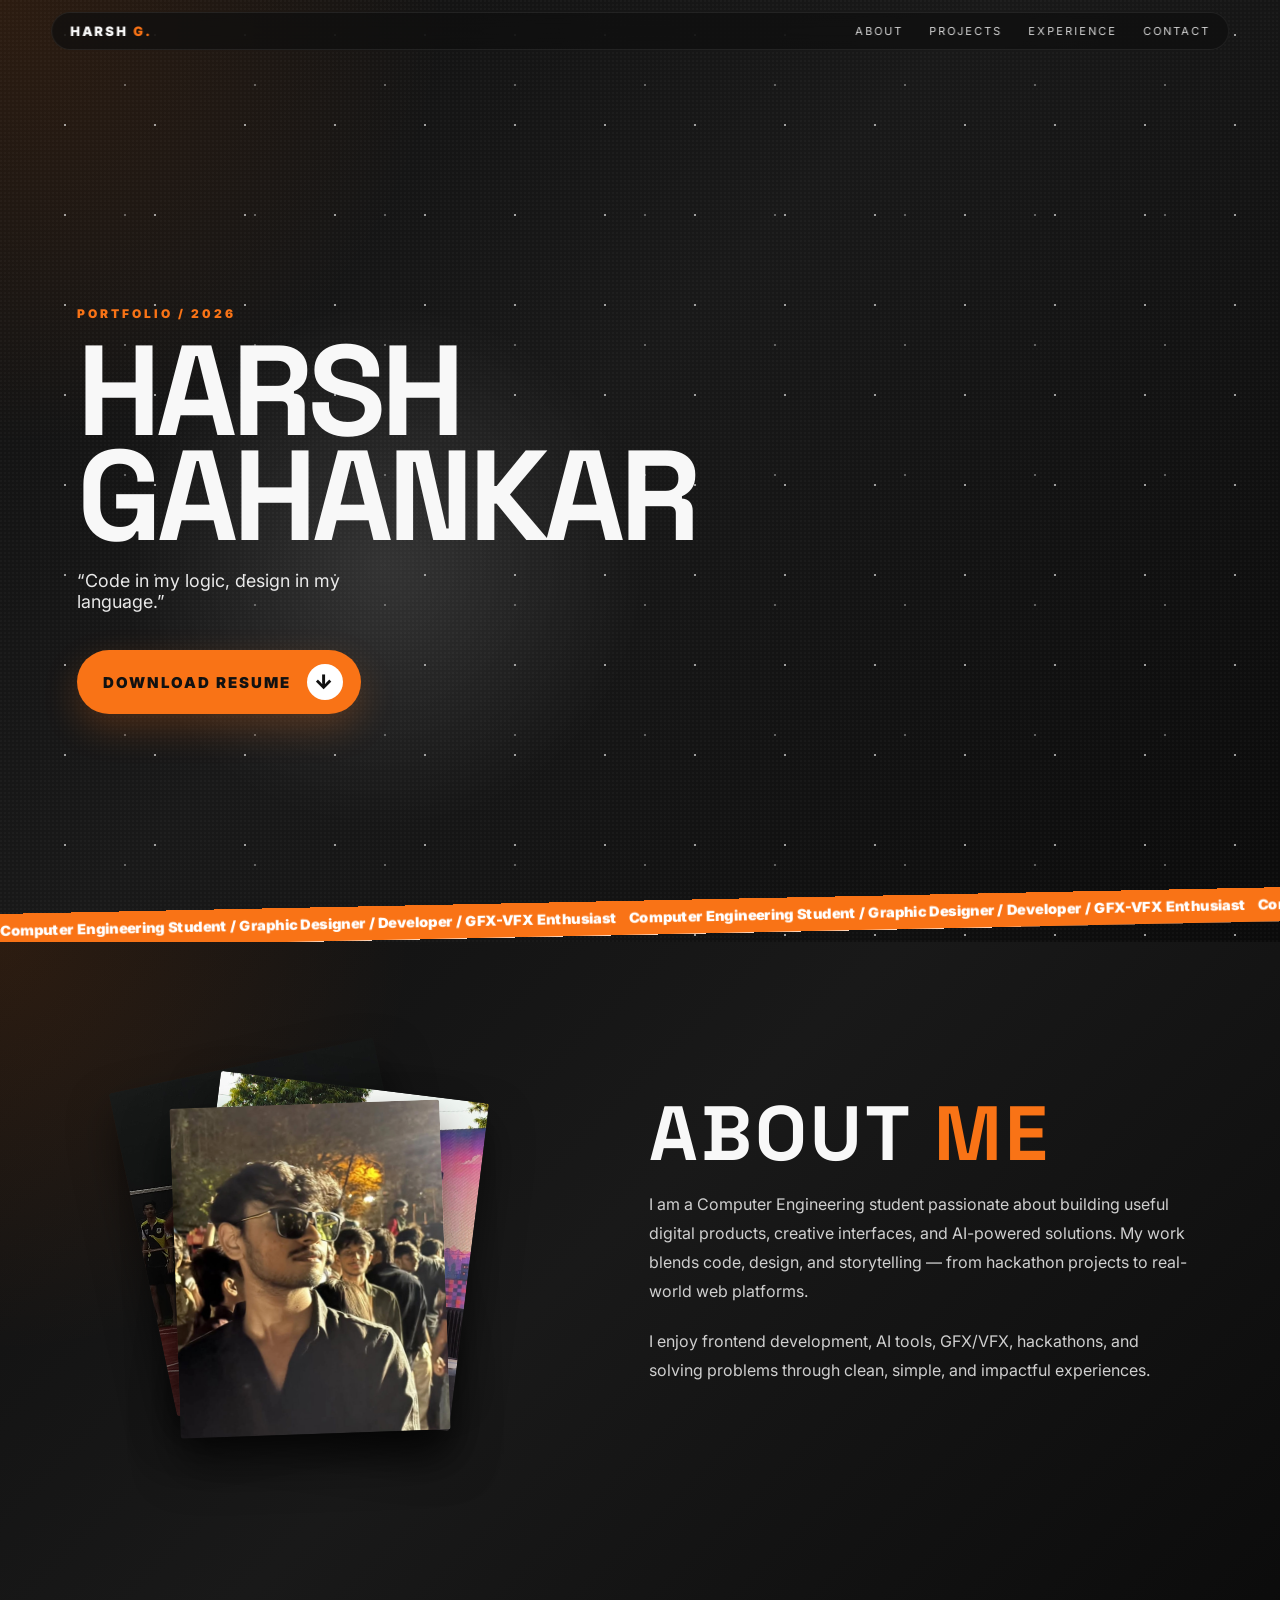
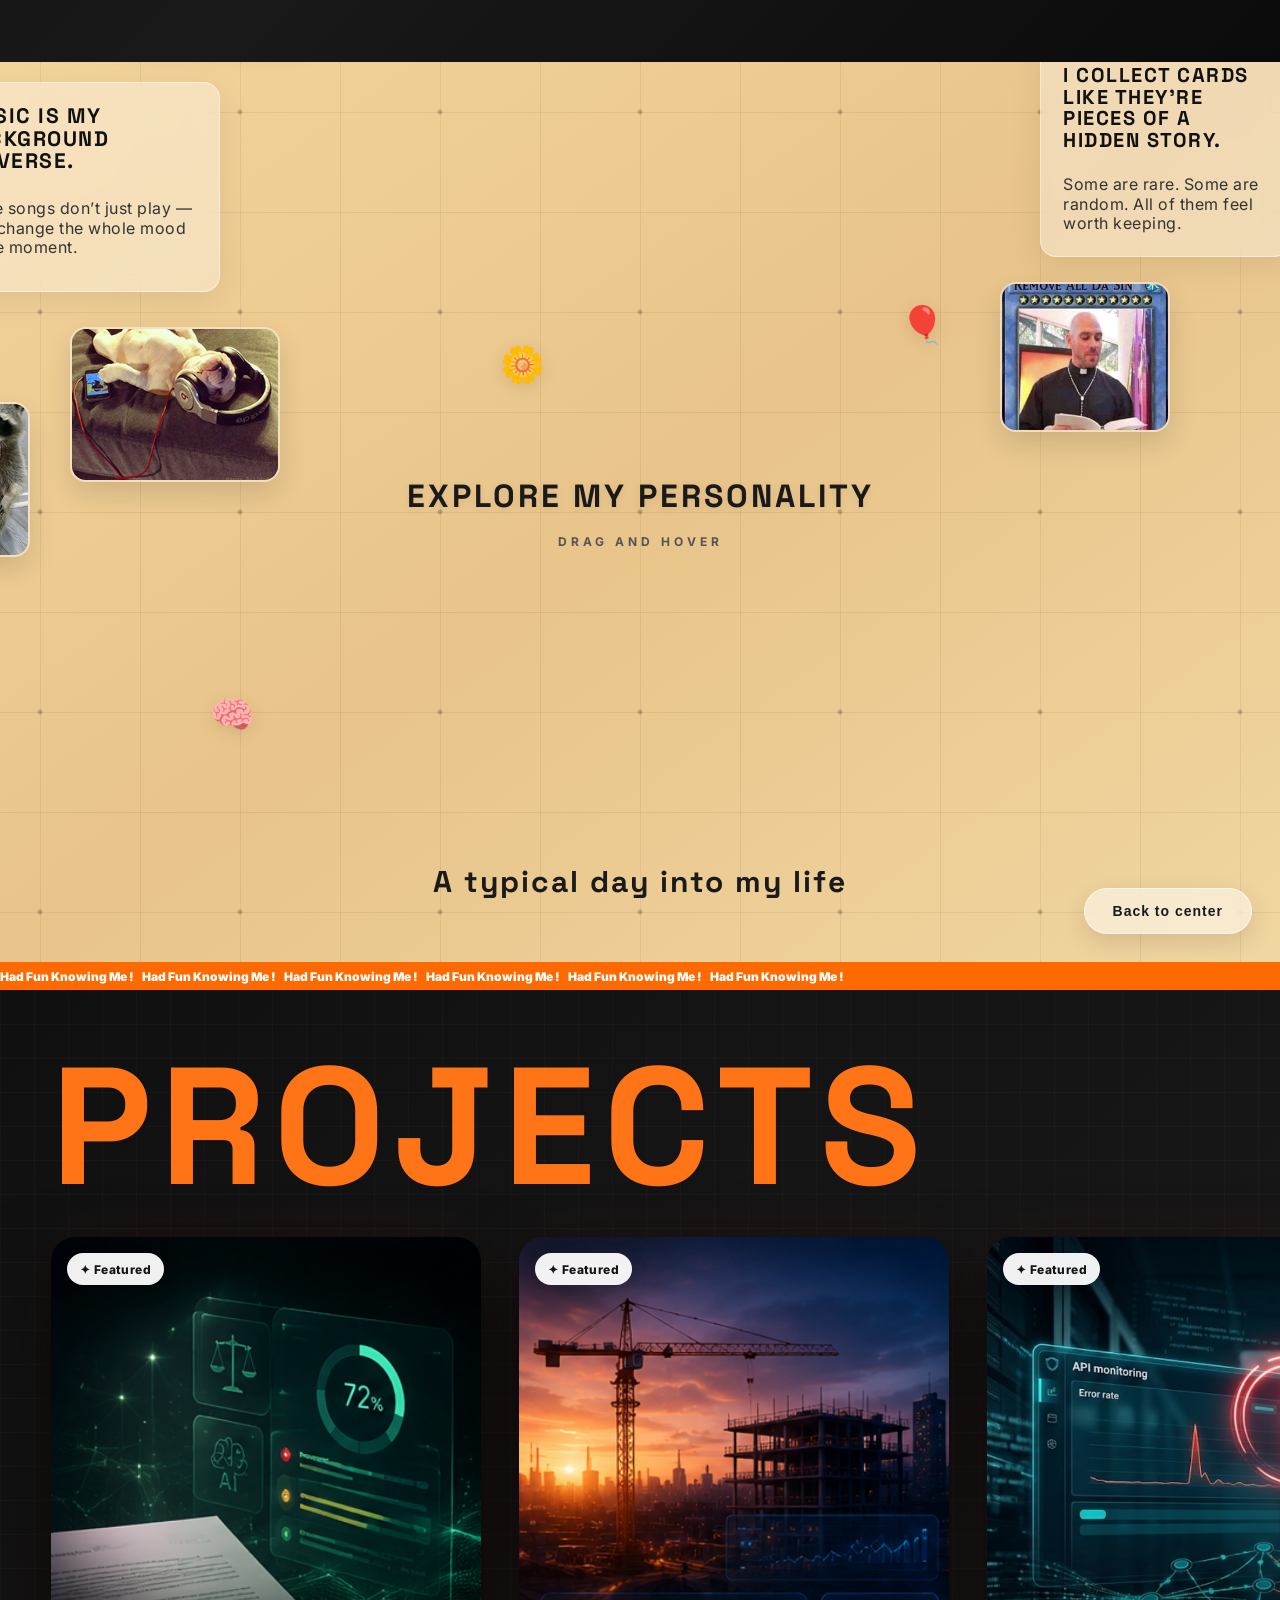
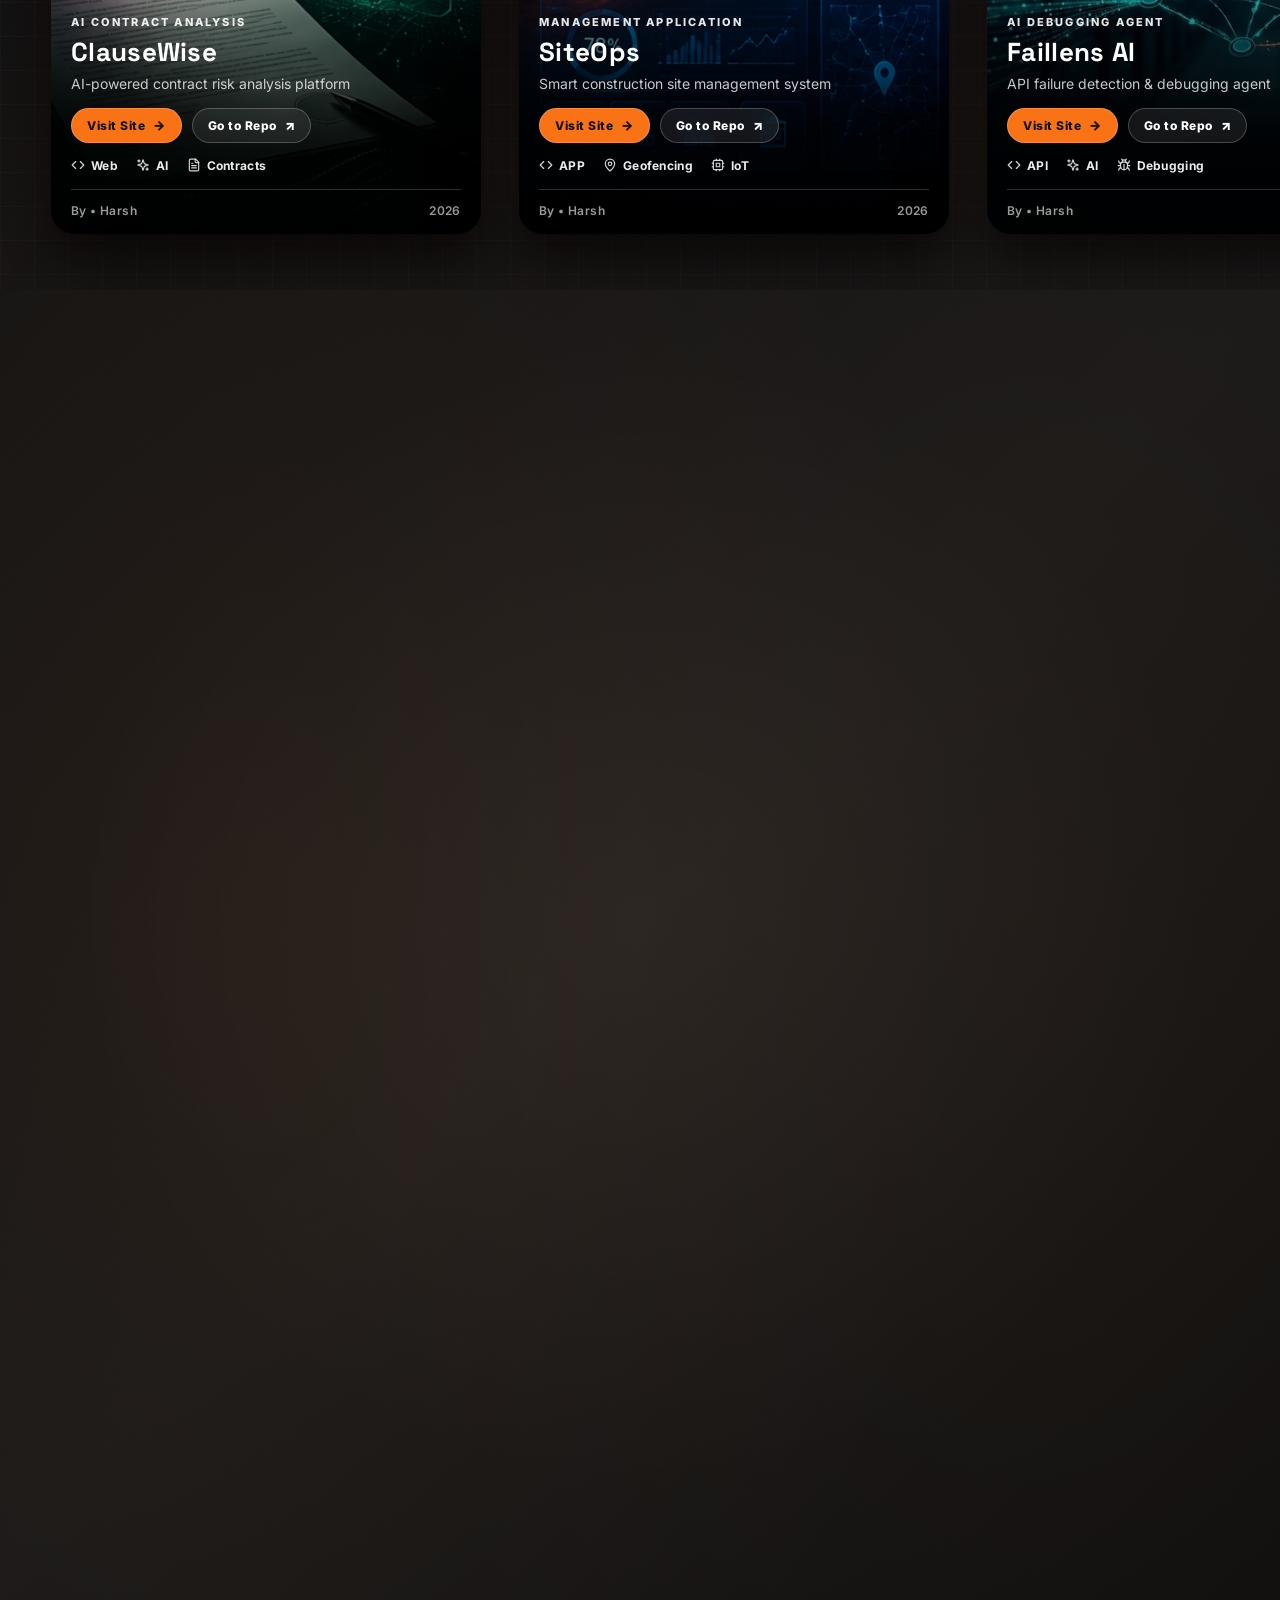
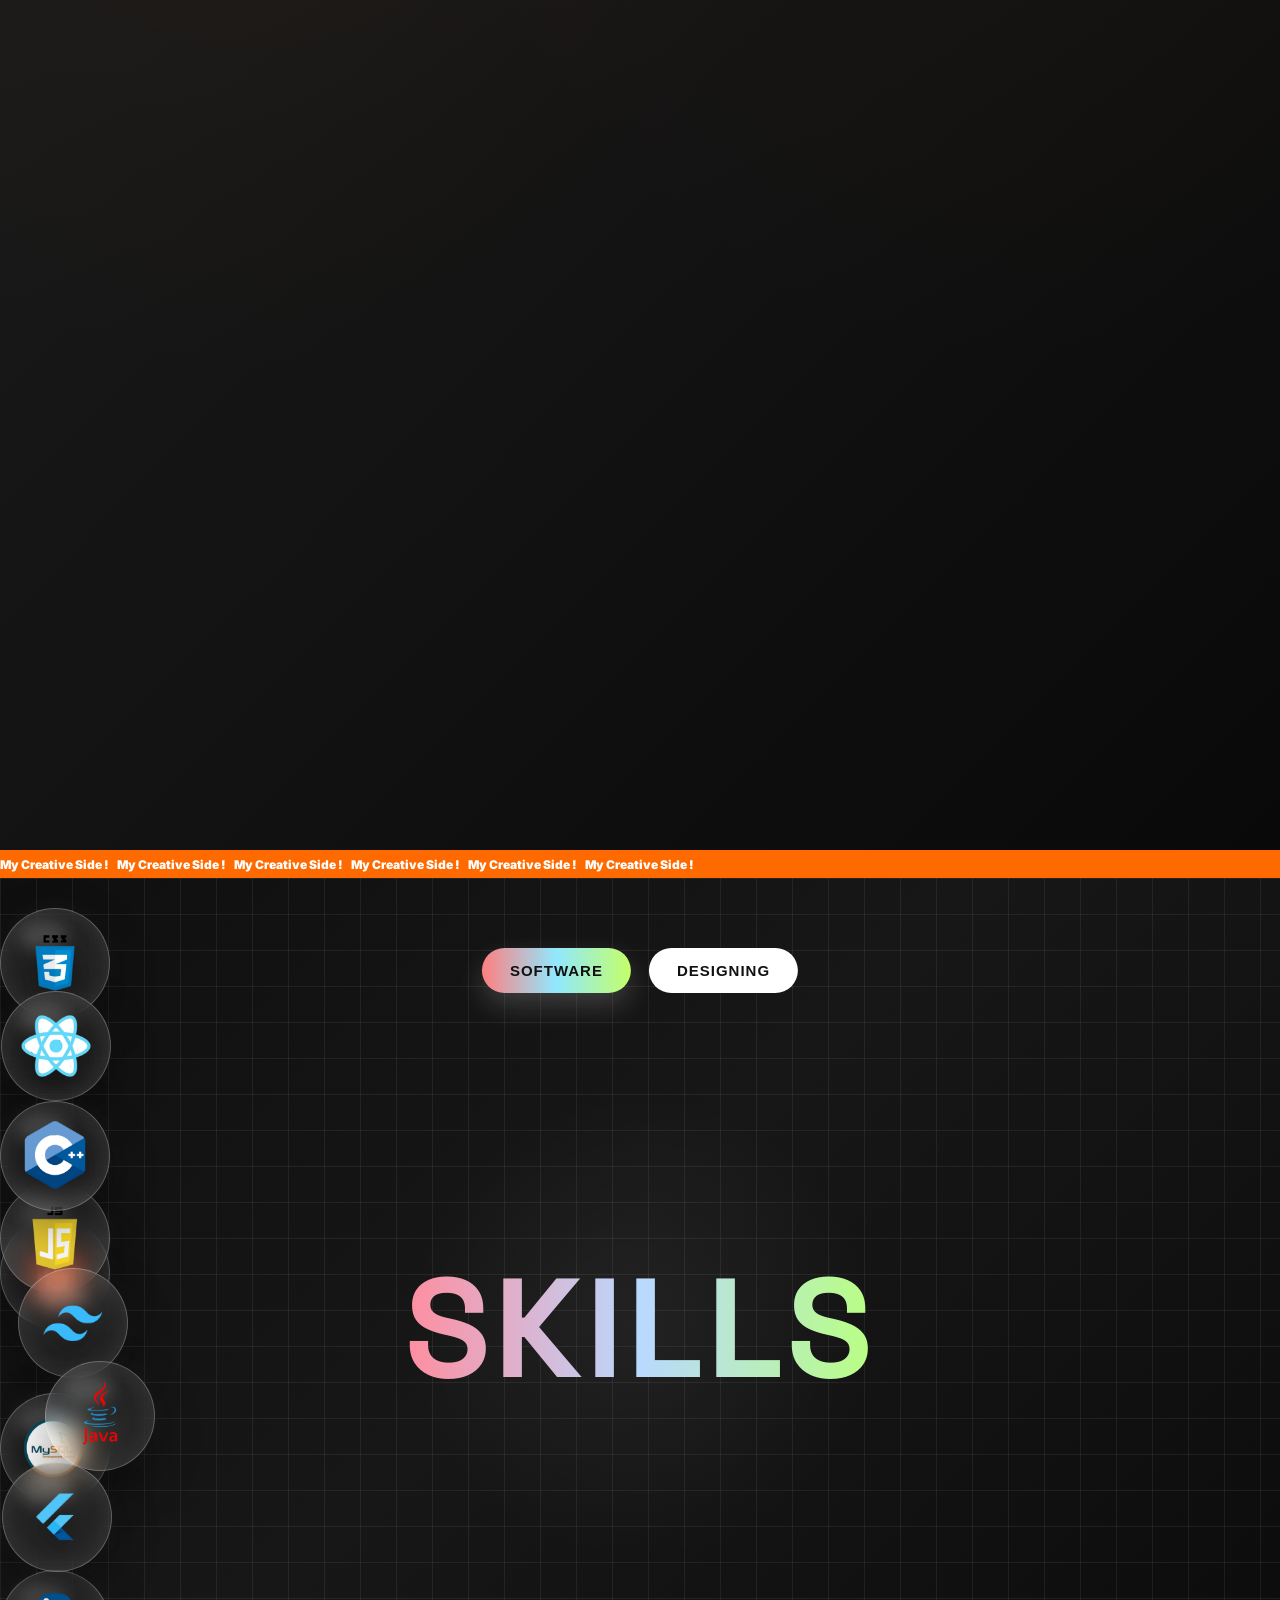
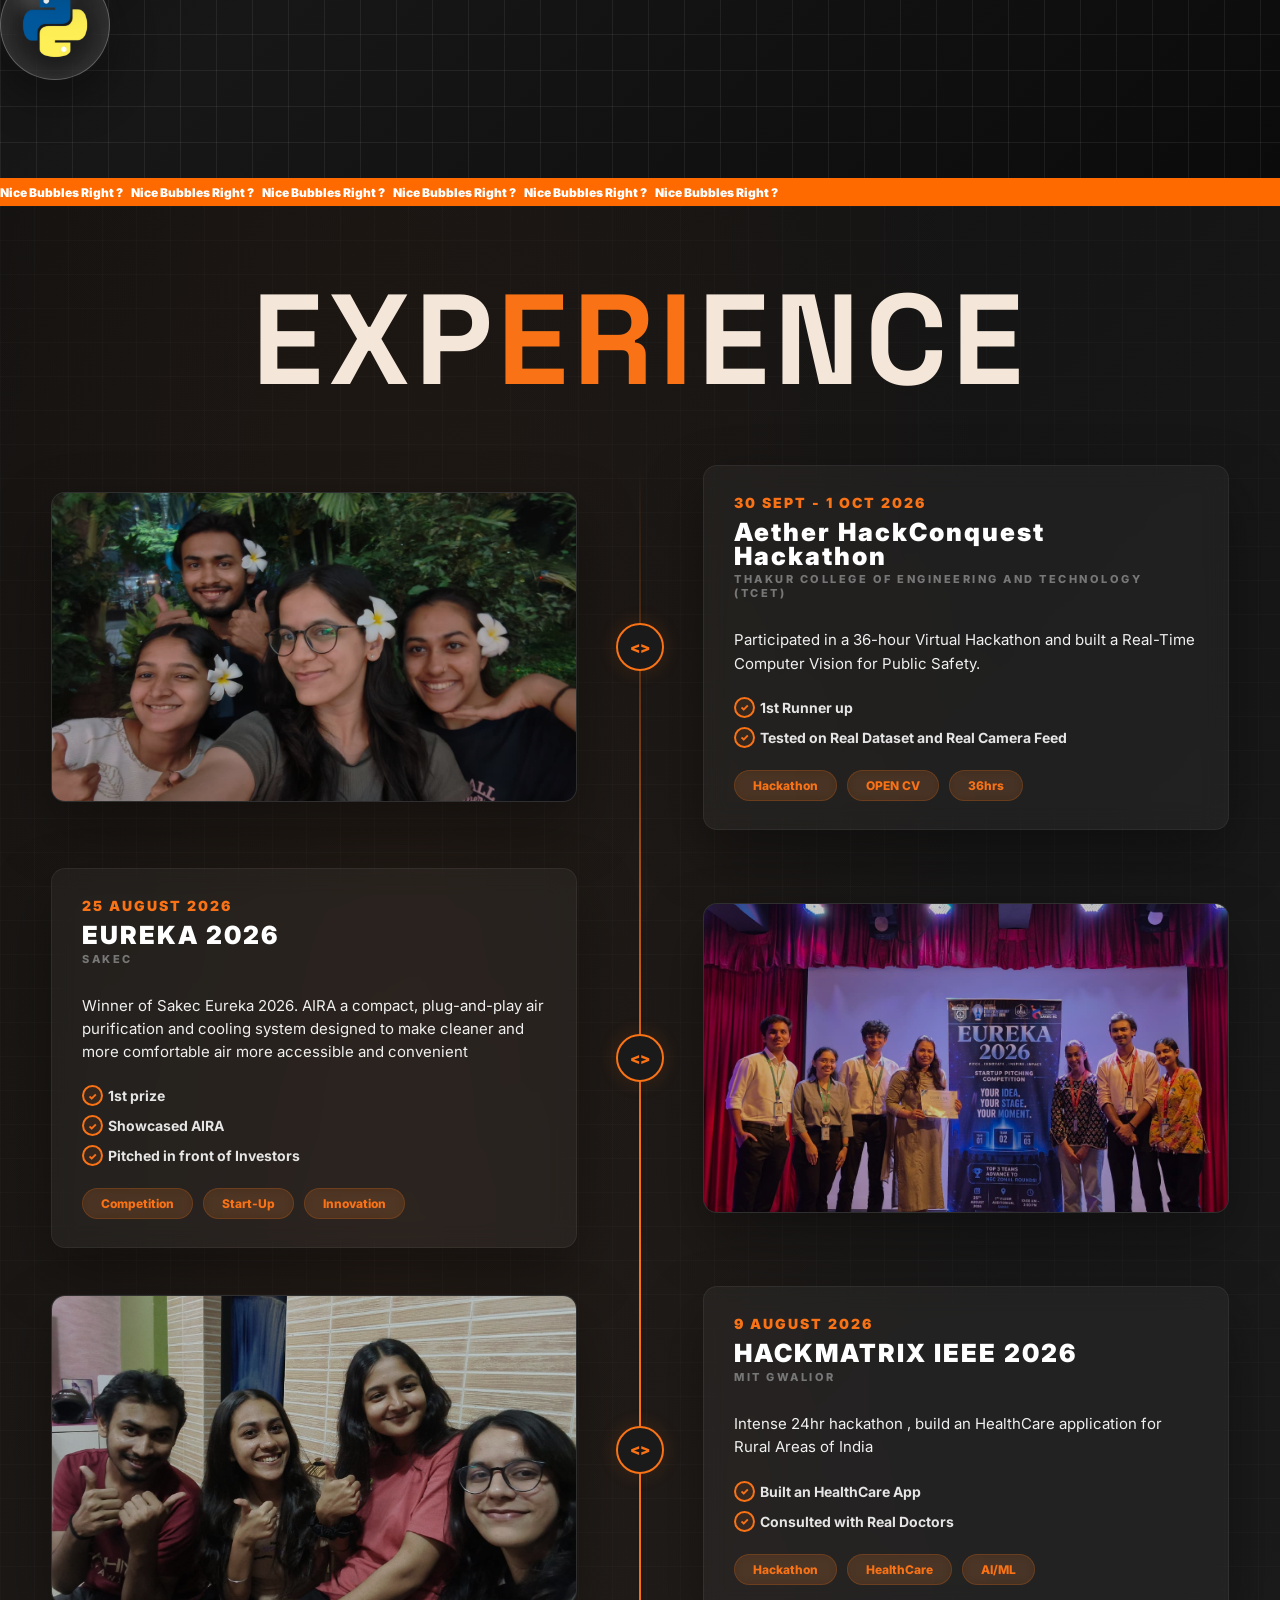
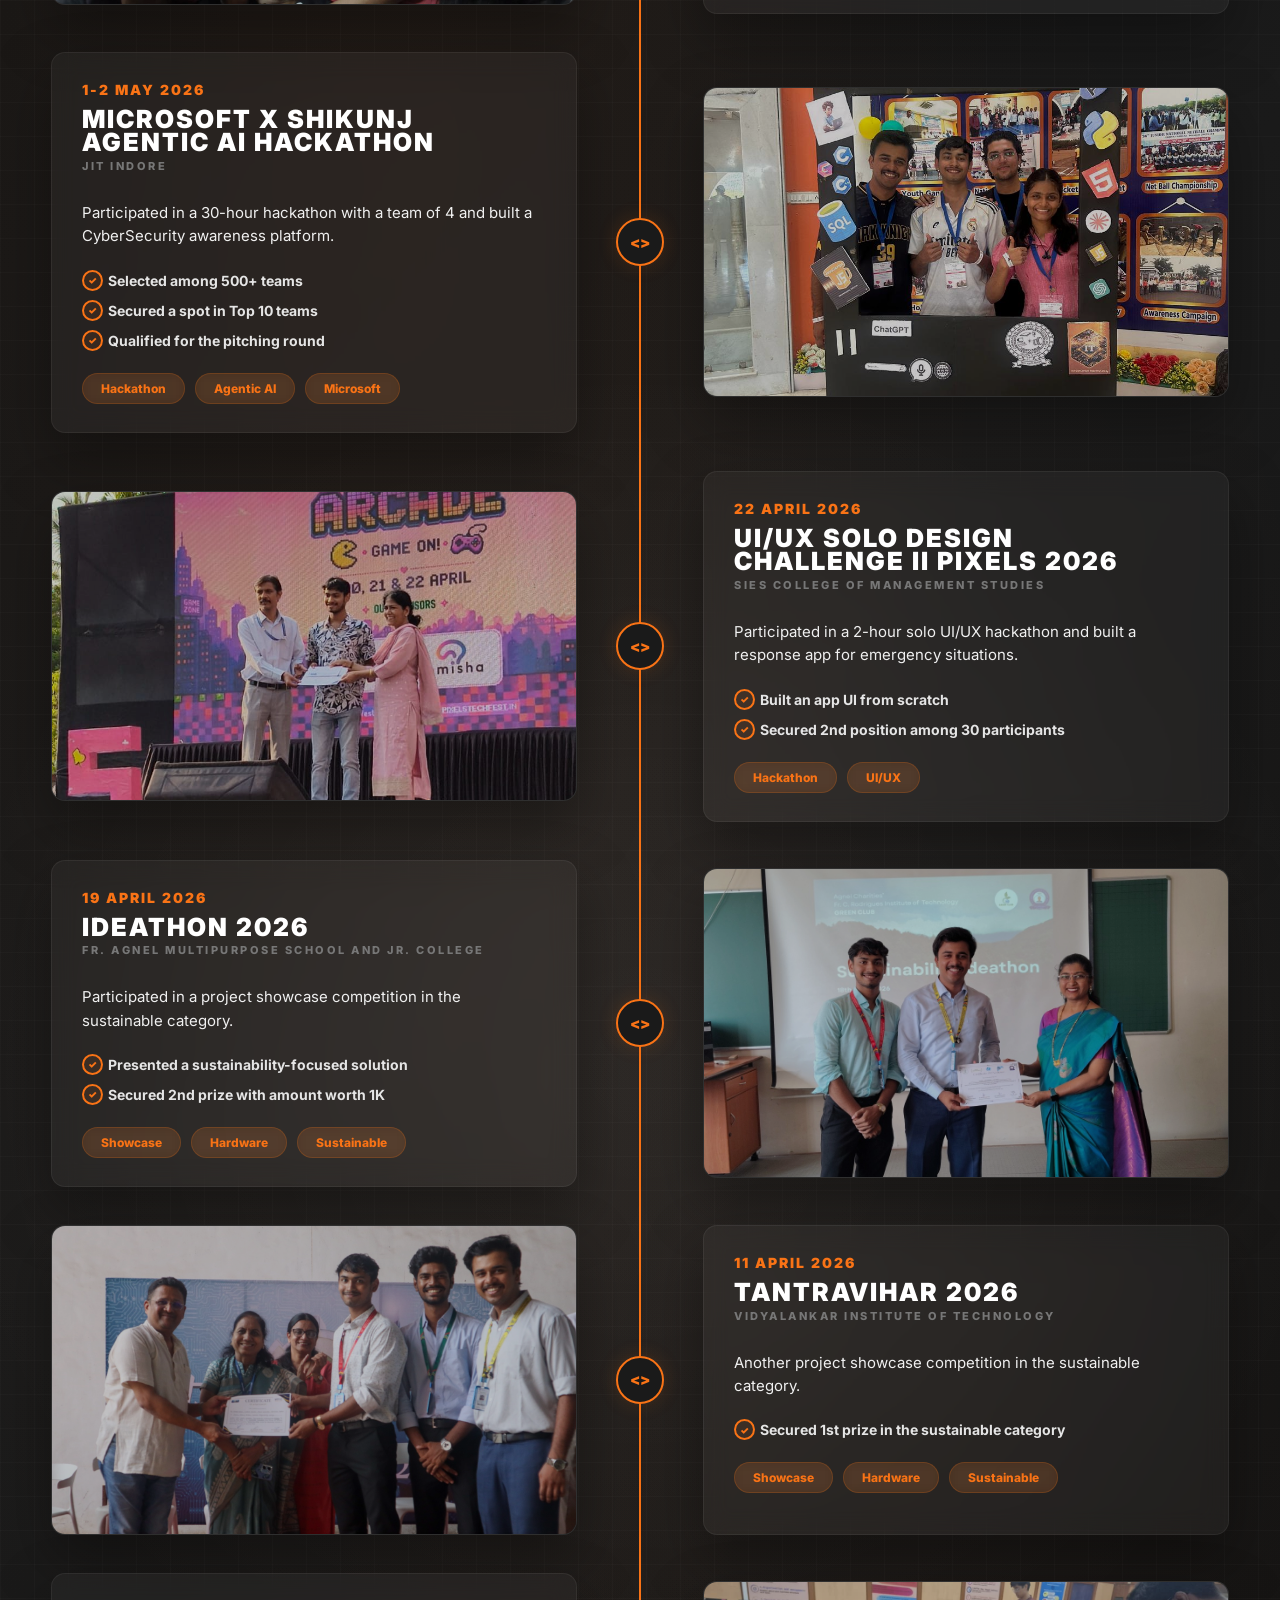
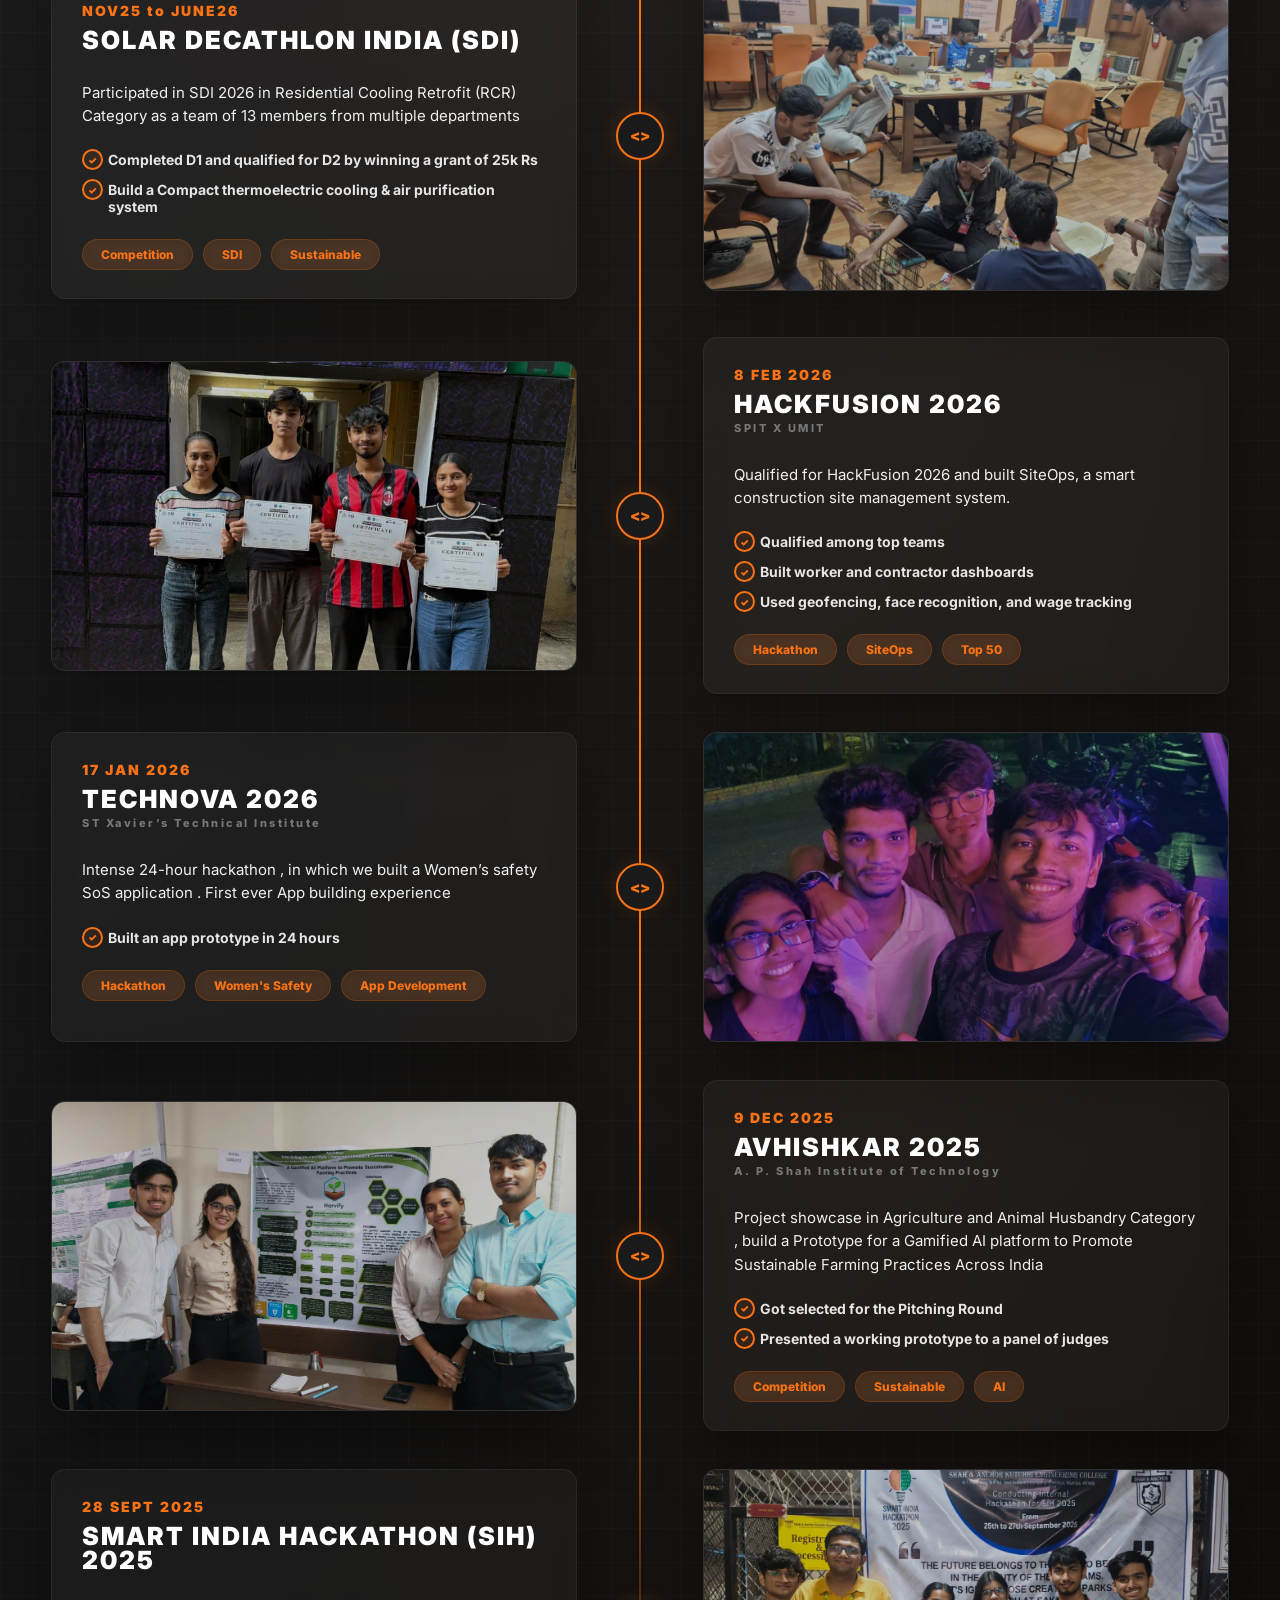
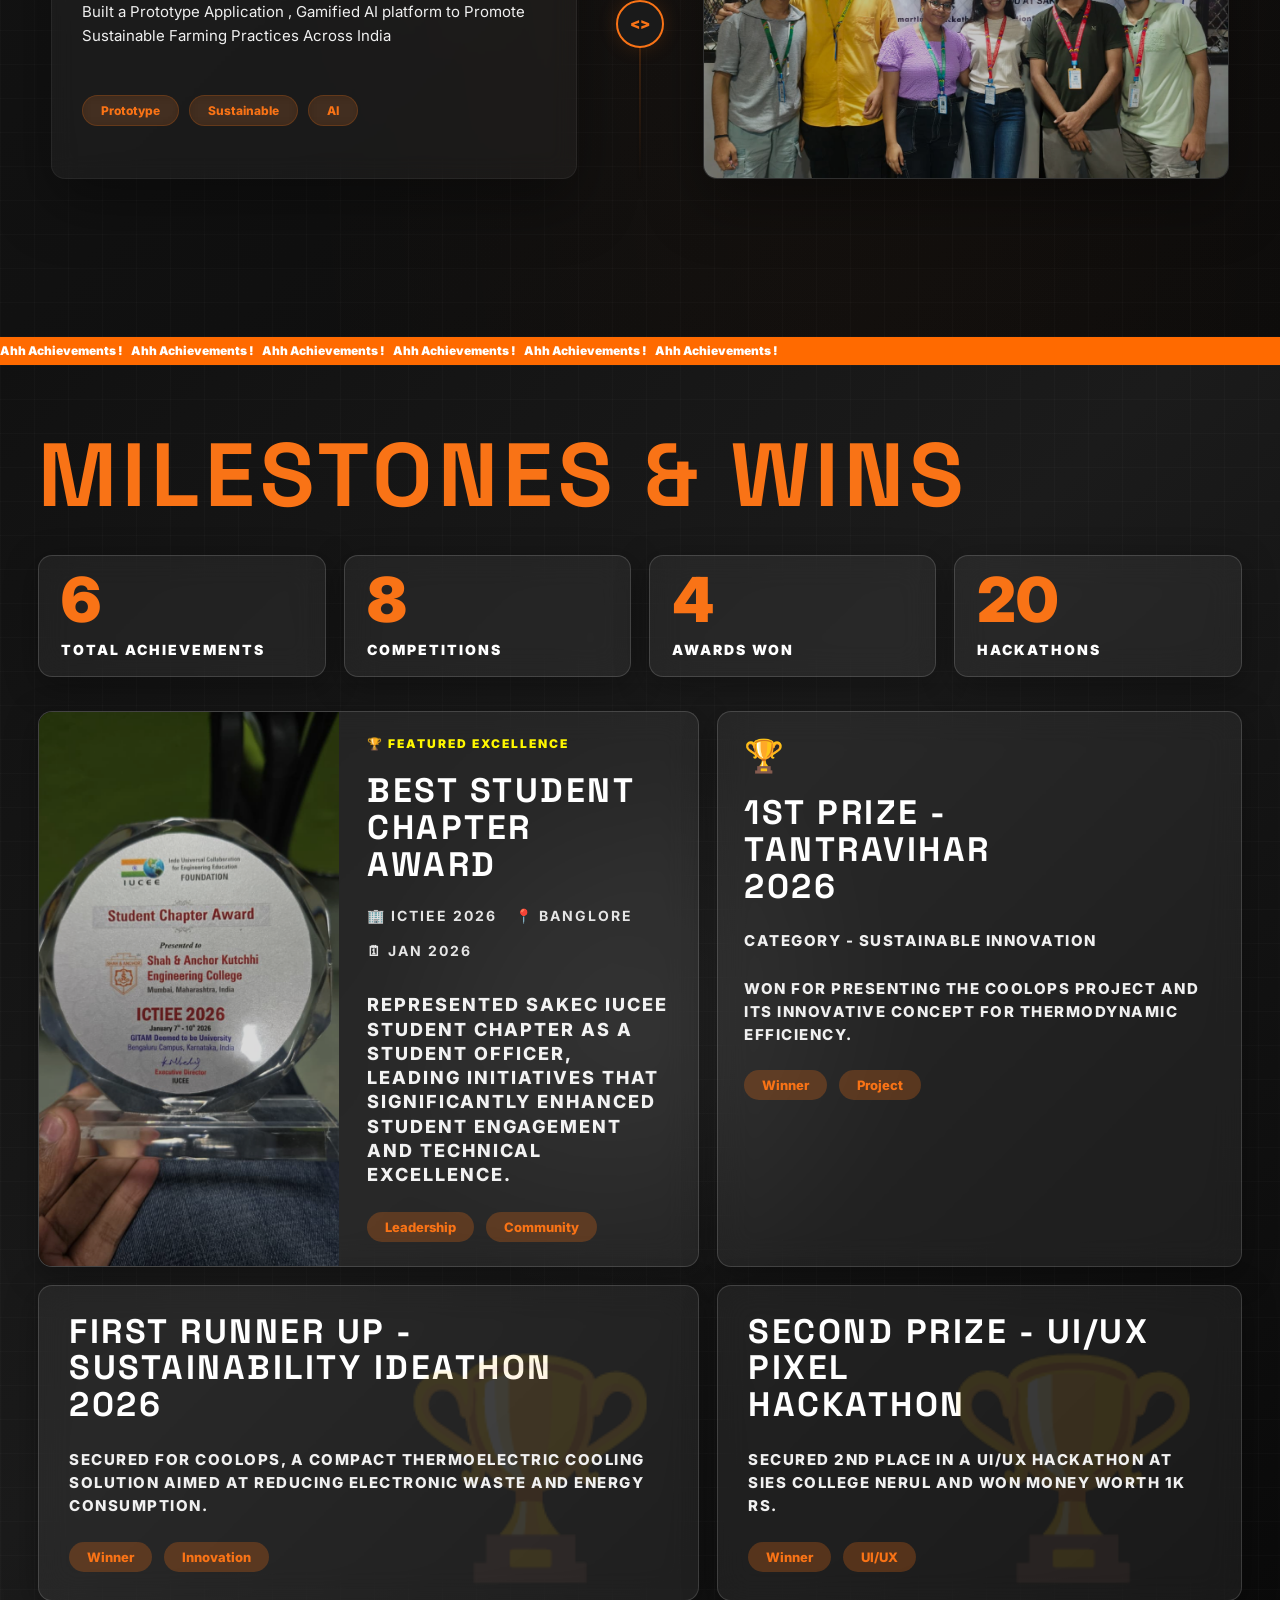
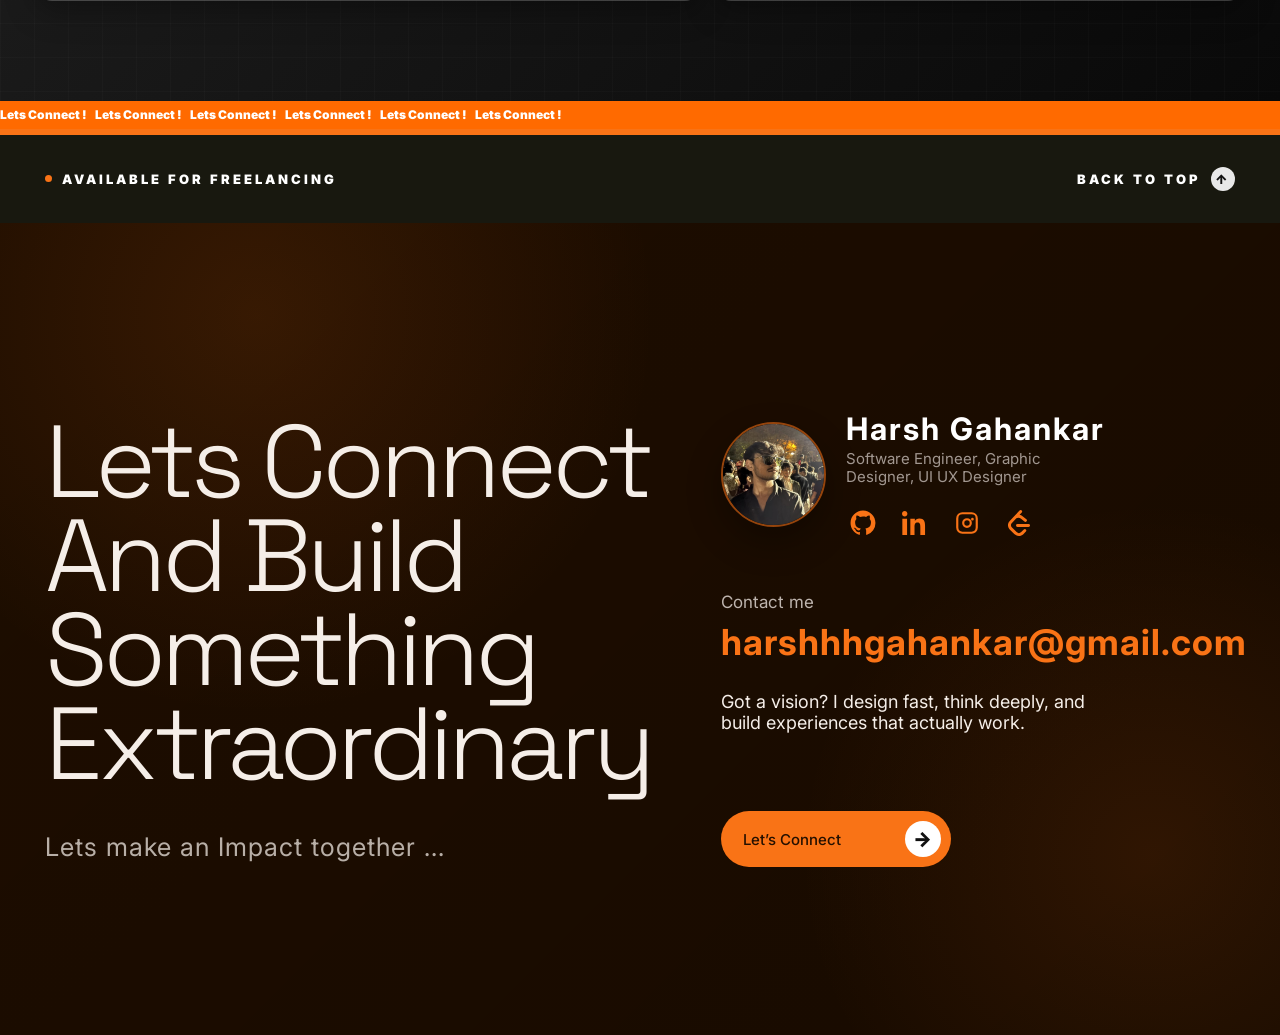
==== commit 5ec9f7f8: "Add CivicEye project, hackathon experiences and new assets" ====
--- a/index.html
+++ b/index.html
@@ -462,6 +462,30 @@
             </div>
           </article>
 
+          <article class="project-listing-card">
+            <img class="project-listing-card-img" src="assets/CivicEye.png" alt="Civic Eye - Real-Time Computer Vision for Public Safety " loading="lazy" />
+            <div class="project-listing-card-gradient"></div>
+            <span class="project-listing-card-badge">✦ Featured</span>
+            <div class="project-listing-card-body">
+              <p class="project-listing-card-category">Real-Time Computer Vision for Public Safety </p>
+              <h3 class="project-listing-card-title">Civic Eye</h3>
+              <p class="project-listing-card-desc">CivicEye uses real-time AI vision to detect and classify public safety incidents, enabling faster and more reliable emergency response.</p>
+              <div class="project-listing-card-actions">
+                <a class="project-listing-btn project-listing-btn-repo" href="https://github.com/harshgahankar/Civic-Eye" target="_blank" rel="noopener noreferrer">Go to Repo <span>↗</span></a>
+              </div>
+              <div class="project-listing-card-meta">
+                <span class="project-listing-card-meta-item"><svg viewBox="0 0 24 24" aria-hidden="true"><path d="m16 18 6-6-6-6"/><path d="m8 6-6 6 6 6"/></svg>OPEN CV</span>
+                <span class="project-listing-card-meta-item"><svg viewBox="0 0 24 24" aria-hidden="true"><path d="M20 13c0 5-3.5 7.5-7.66 8.95a1 1 0 0 1-.67-.01C7.5 20.5 4 18 4 13V6a1 1 0 0 1 1-1c2 0 4.5-1.2 6.24-2.72a1 1 0 0 1 1.52 0C14.51 3.81 17 5 19 5a1 1 0 0 1 1 1z"/><path d="m9 12 2 2 4-4"/></svg>YOLO</span>
+                <span class="project-listing-card-meta-item"><svg viewBox="0 0 24 24" aria-hidden="true"><path d="M15 2H6a2 2 0 0 0-2 2v16a2 2 0 0 0 2 2h12a2 2 0 0 0 2-2V7Z"/><path d="M14 2v4a2 2 0 0 0 2 2h4"/><path d="M10 9H8"/><path d="M16 13H8"/><path d="M16 17H8"/></svg>real time</span>
+              </div>
+              <div class="project-listing-card-divider"></div>
+              <div class="project-listing-card-footer">
+                <span>By • Harsh</span>
+                <span>2026</span>
+              </div>
+            </div>
+          </article>
+
         </div>
       </div>
 
@@ -590,6 +614,94 @@
     </h2>
 
     <div class="experience-zigzag-timeline">
+      <div class="experience-zigzag-row">
+        <div class="exp-image-card">
+          <img src="assets/Aether2026.jpeg" alt="36hrs Hackathon">
+        </div>
+
+        <div class="exp-center-dot">&lt;&gt;</div>
+
+        <div class="exp-text-card">
+          <p class="exp-date">30 SEPT - 1 OCT 2026</p>
+          <h3>Aether HackConquest Hackathon</h3>
+          <p class="exp-place">THAKUR COLLEGE OF ENGINEERING AND TECHNOLOGY (TCET)</p>
+
+          <p class="exp-desc">
+            Participated in a 36-hour Virtual Hackathon and built a Real-Time Computer Vision for Public Safety.
+          </p>
+
+          <ul>
+            <li>1st Runner up</li>
+            <li>Tested on Real Dataset and Real Camera Feed</li>
+          </ul>
+
+          <div class="exp-tags">
+            <span>Hackathon</span>
+            <span>OPEN CV</span>
+            <span>36hrs</span>
+          </div>
+        </div>
+      </div>
+
+      <div class="experience-zigzag-row">
+        <div class="exp-text-card">
+          <p class="exp-date">25 AUGUST 2026</p>
+          <h3>EUREKA 2026</h3>
+          <p class="exp-place">SAKEC</p>
+
+          <p class="exp-desc">
+            Winner of Sakec Eureka 2026. AIRA a compact, plug-and-play air purification and cooling system designed to make cleaner and more comfortable air more accessible and convenient
+          </p>
+
+          <ul>
+            <li>1st prize</li>
+            <li>Showcased AIRA</li>
+            <li>Pitched in front of Investors</li>
+          </ul>
+
+          <div class="exp-tags">
+            <span>Competition</span>
+            <span>Start-Up</span>
+            <span>Innovation</span>
+          </div>
+        </div>
+
+        <div class="exp-center-dot">&lt;&gt;</div>
+
+        <div class="exp-image-card">
+          <img src="assets/Eureka2026.jpeg" alt="Eureka 2026">
+        </div>
+      </div>
+
+       <!-- 1 -->
+      <div class="experience-zigzag-row">
+        <div class="exp-image-card">
+          <img src="assets/HackMatrix.jpg" alt="UI UX Design Challenge" class="hackmatrix-img">
+        </div>
+
+        <div class="exp-center-dot">&lt;&gt;</div>
+
+        <div class="exp-text-card">
+          <p class="exp-date">9 AUGUST 2026</p>
+          <h3>HACKMATRIX IEEE 2026</h3>
+          <p class="exp-place">MIT GWALIOR</p>
+
+          <p class="exp-desc">
+            Intense 24hr hackathon , build an HealthCare application for Rural Areas of India
+          </p>
+
+          <ul>
+            <li>Built an HealthCare App</li>
+            <li>Consulted with Real Doctors</li>
+          </ul>
+
+          <div class="exp-tags">
+            <span>Hackathon</span>
+            <span>HealthCare</span>
+            <span>AI/ML</span>
+          </div>
+        </div>
+      </div>
 
       <!-- 1 -->
       <div class="experience-zigzag-row">
@@ -889,7 +1001,7 @@
       </div>
 
       <div class="milestone-stat-box">
-        <h3>5</h3>
+        <h3>8</h3>
         <p>COMPETITIONS</p>
       </div>
 
@@ -899,7 +1011,7 @@
       </div>
 
       <div class="milestone-stat-box">
-        <h3>11</h3>
+        <h3>20</h3>
         <p>HACKATHONS</p>
       </div>
 
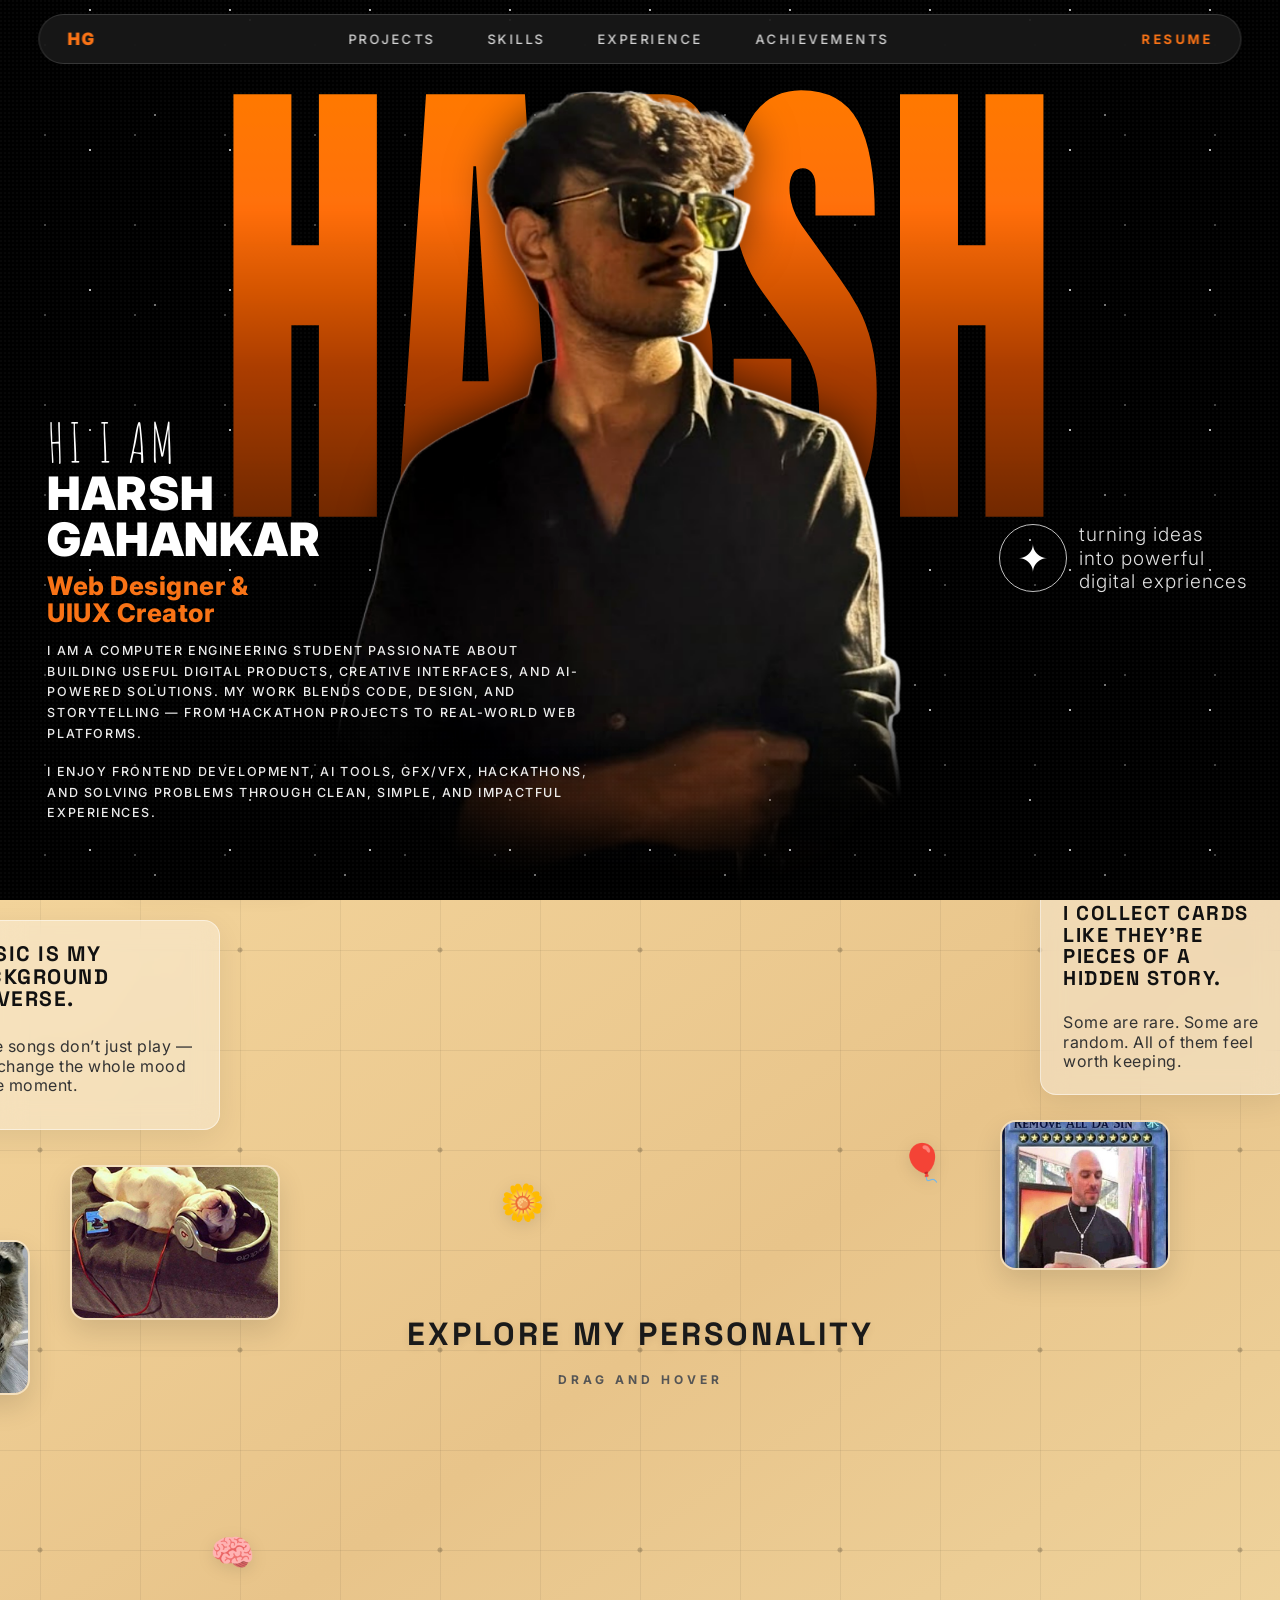
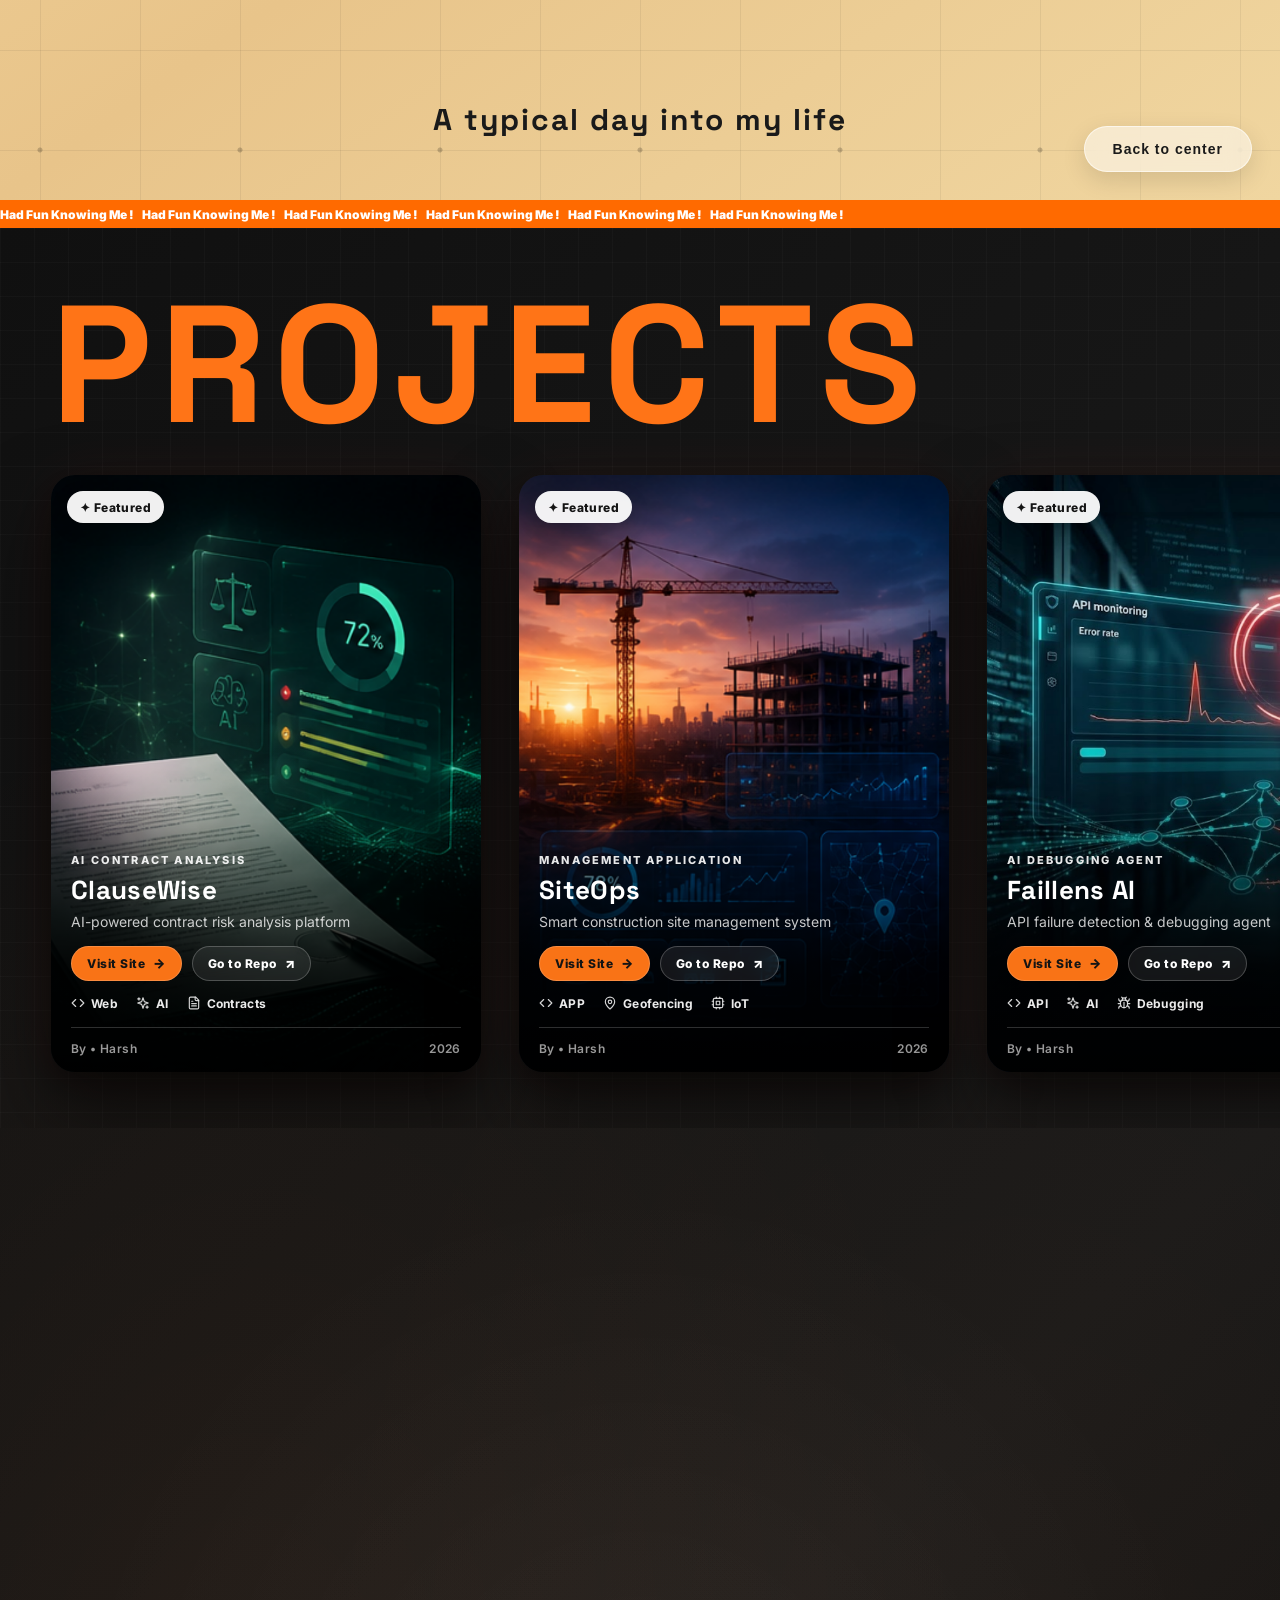
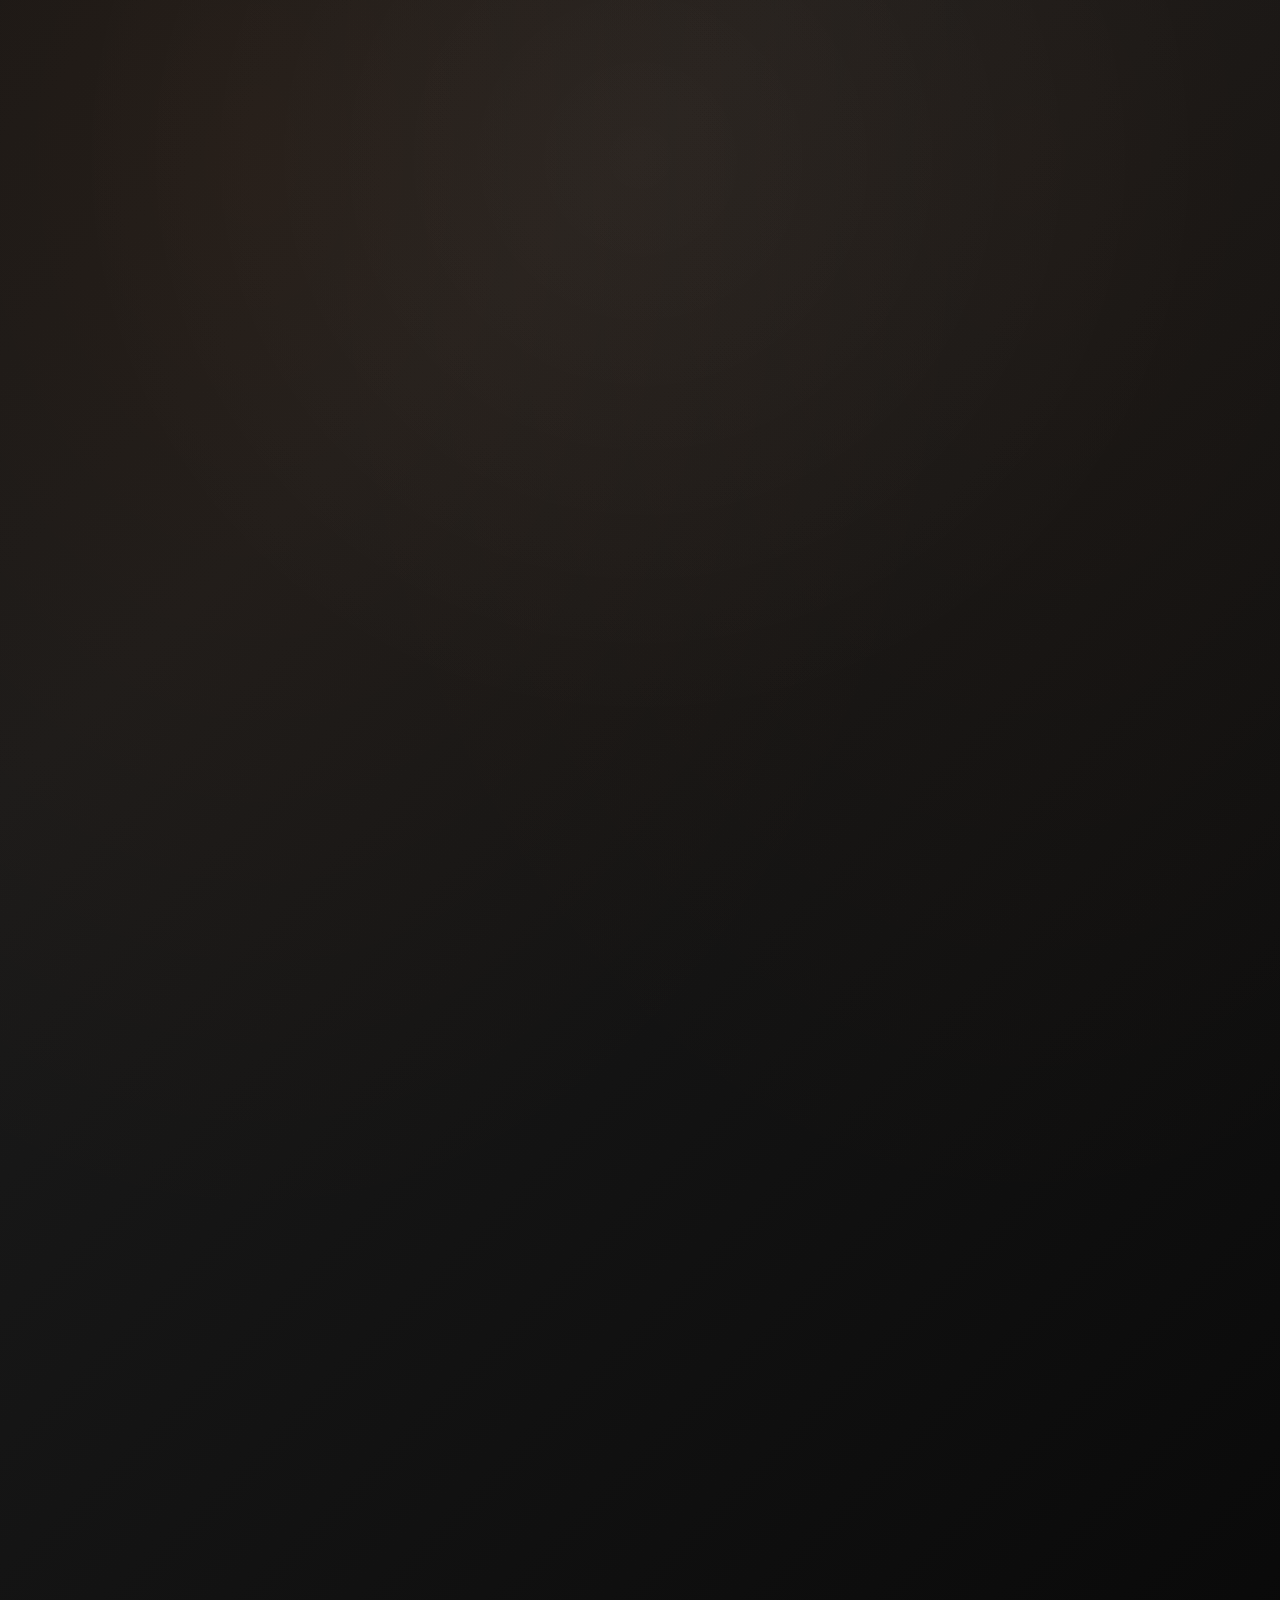
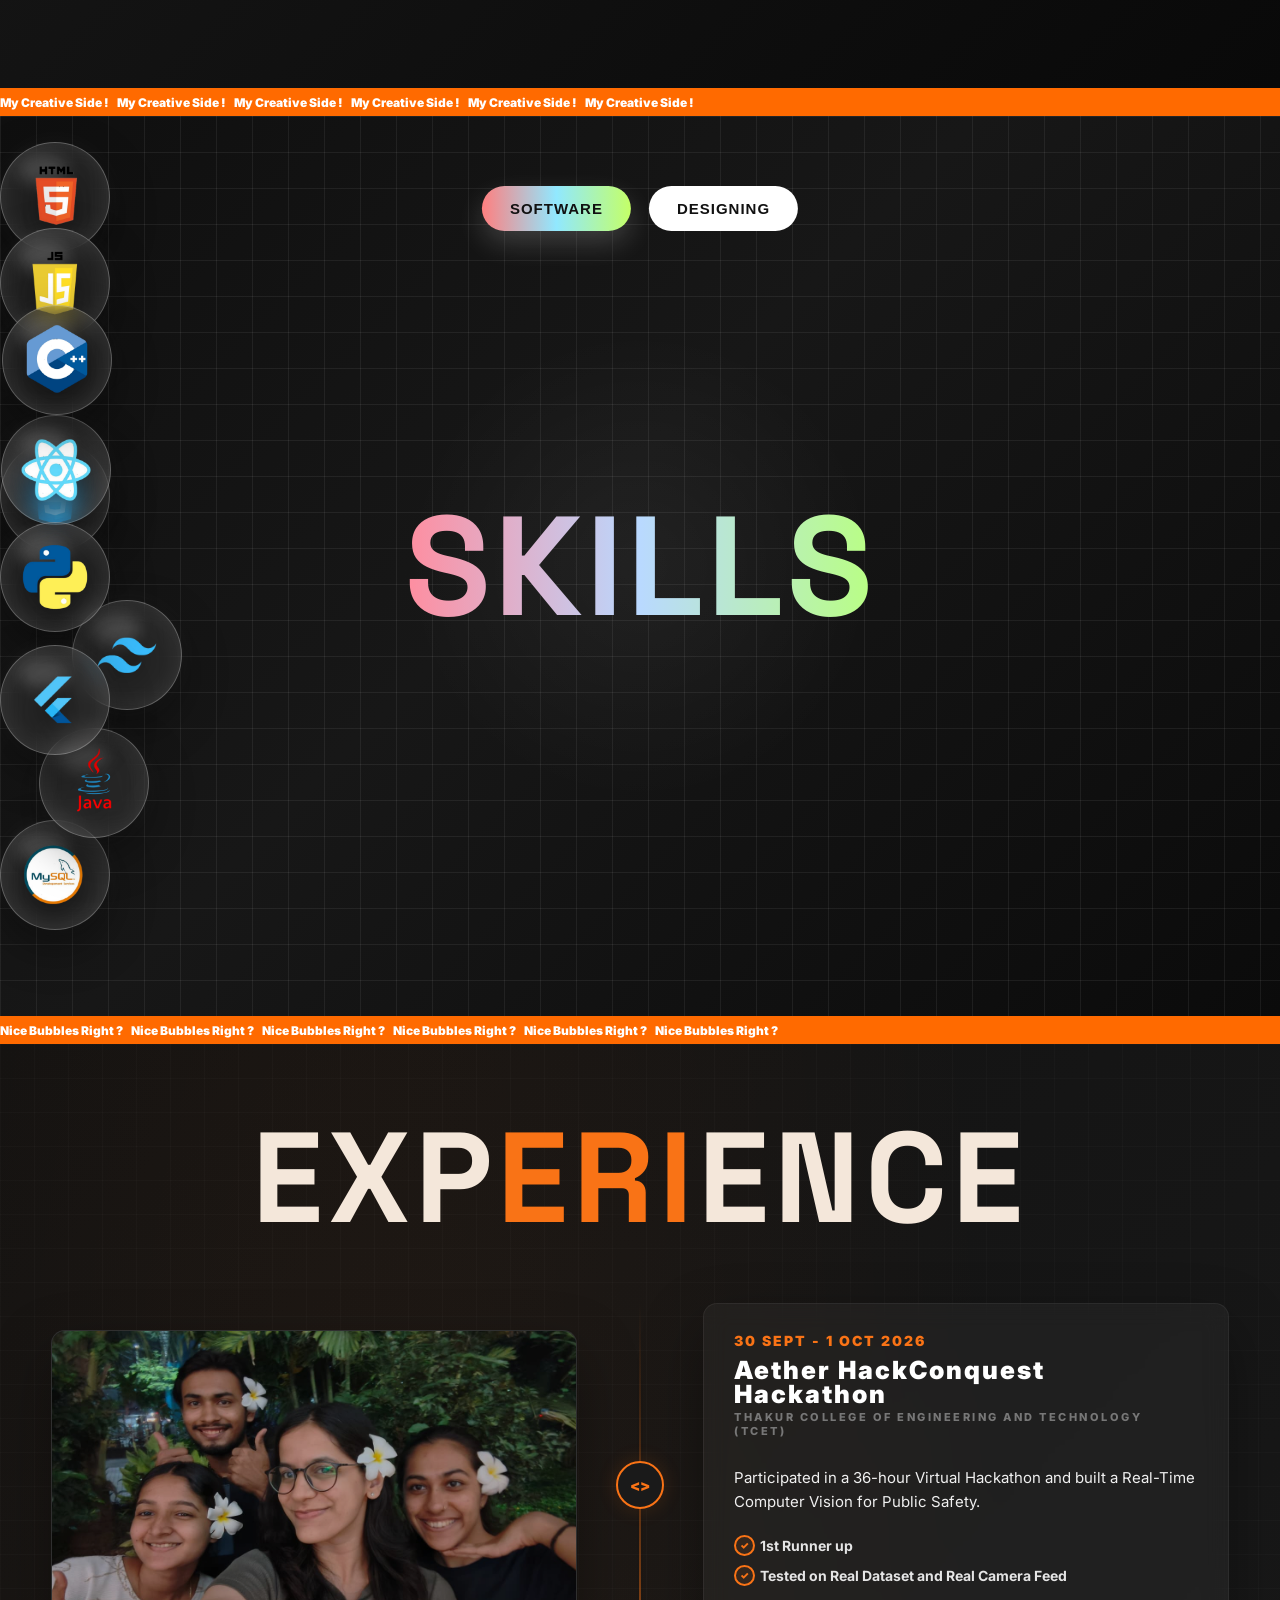
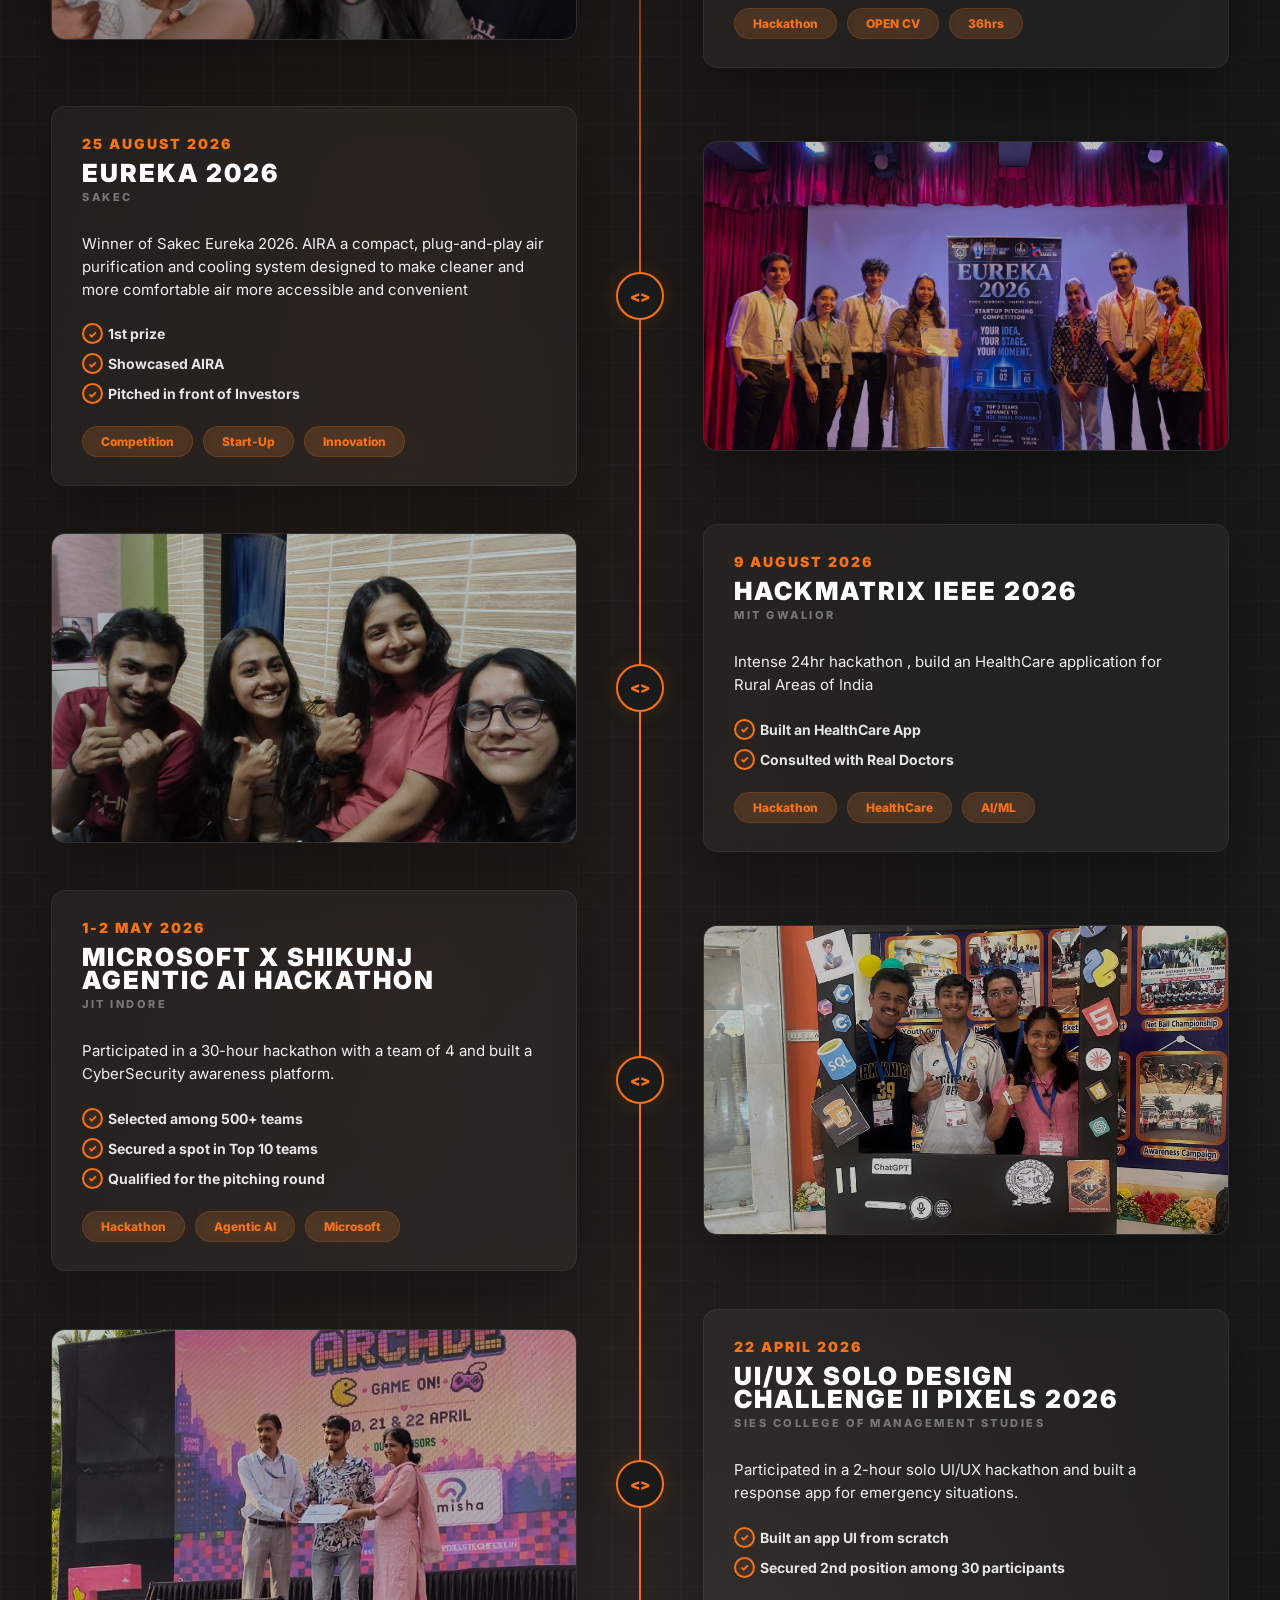
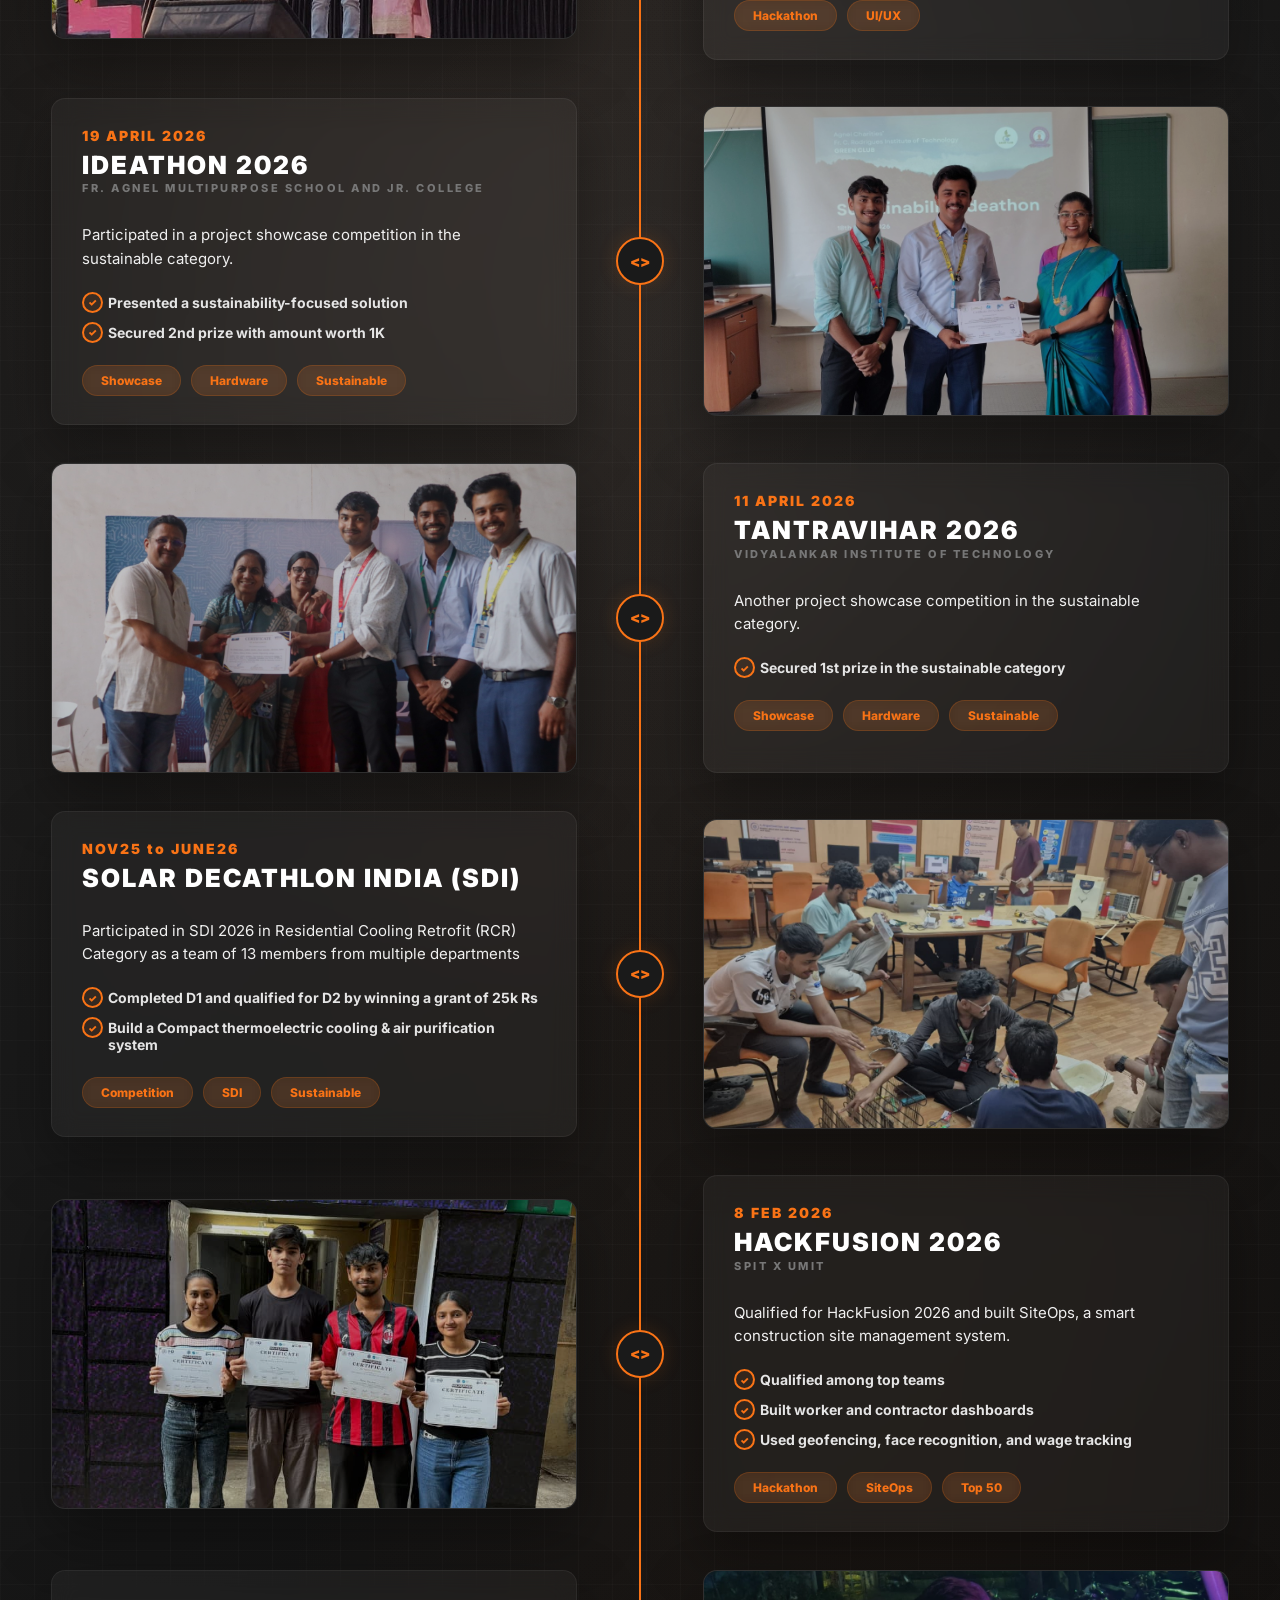
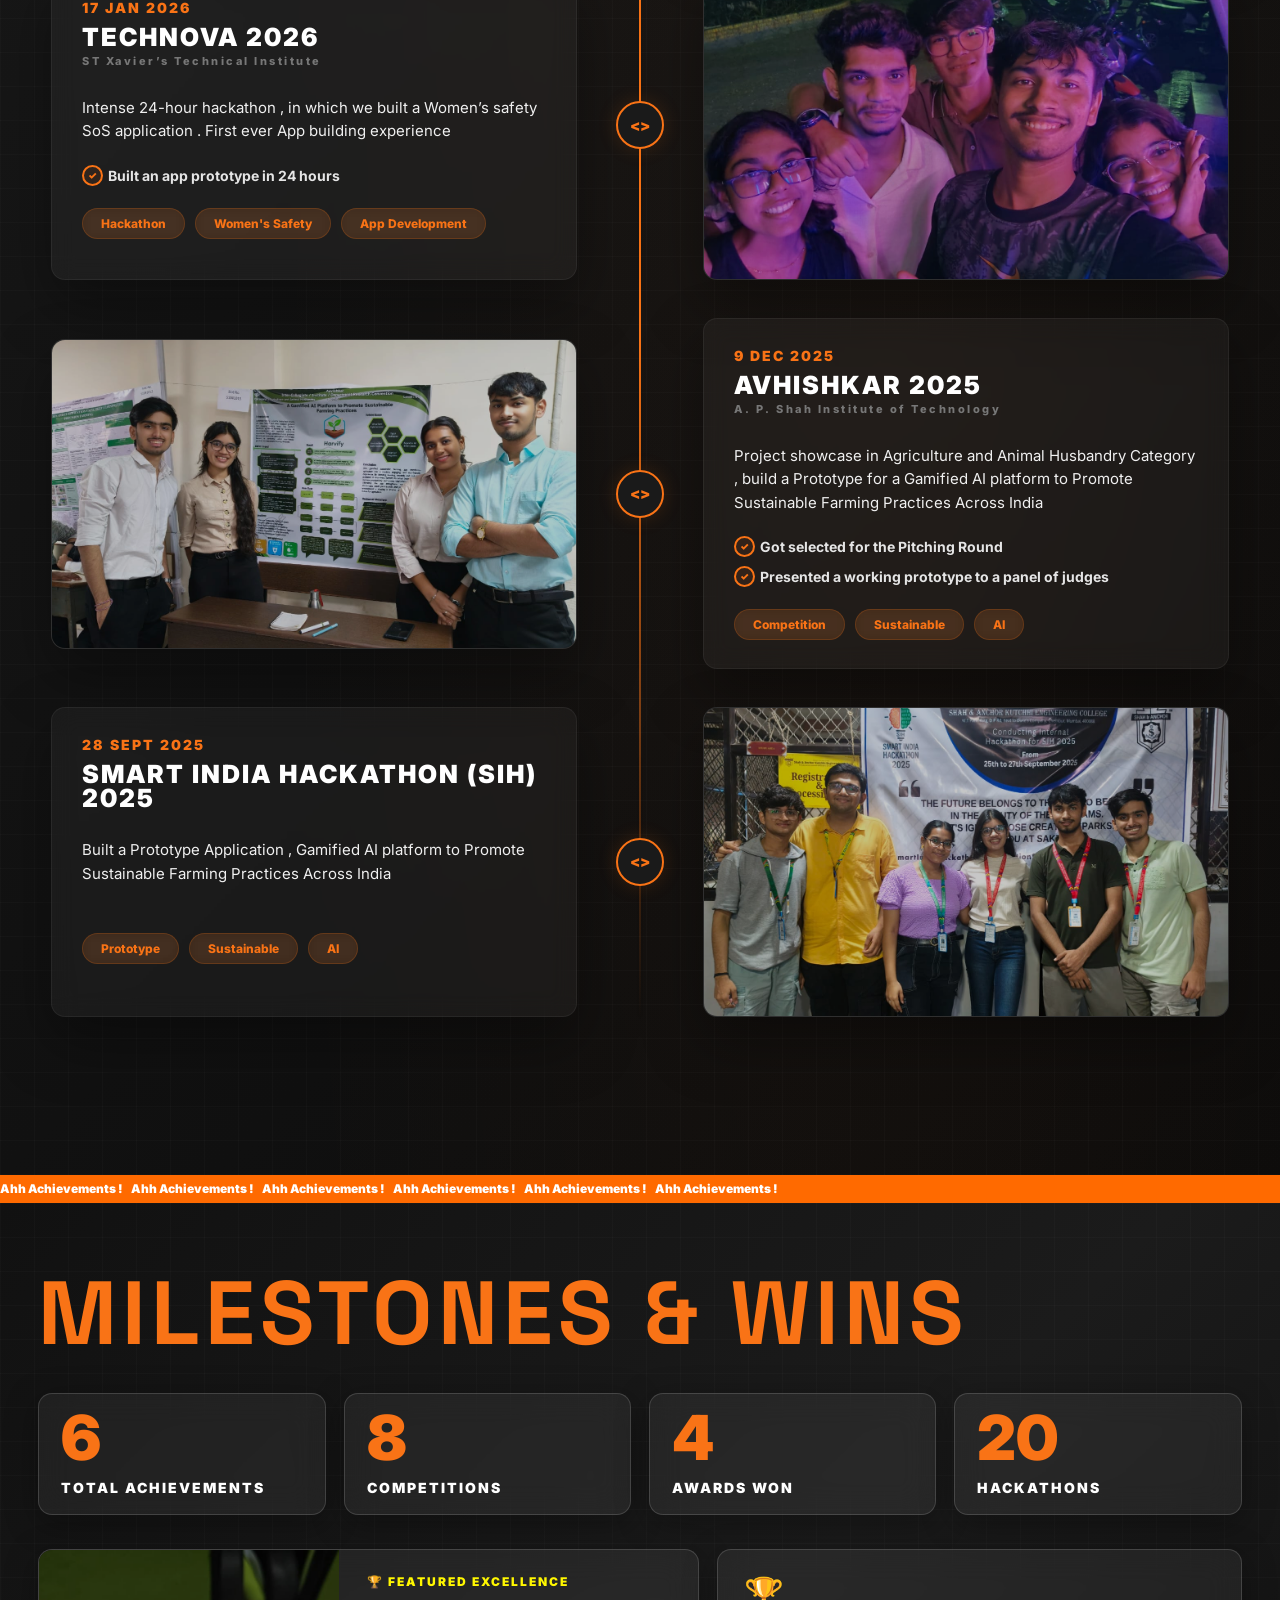
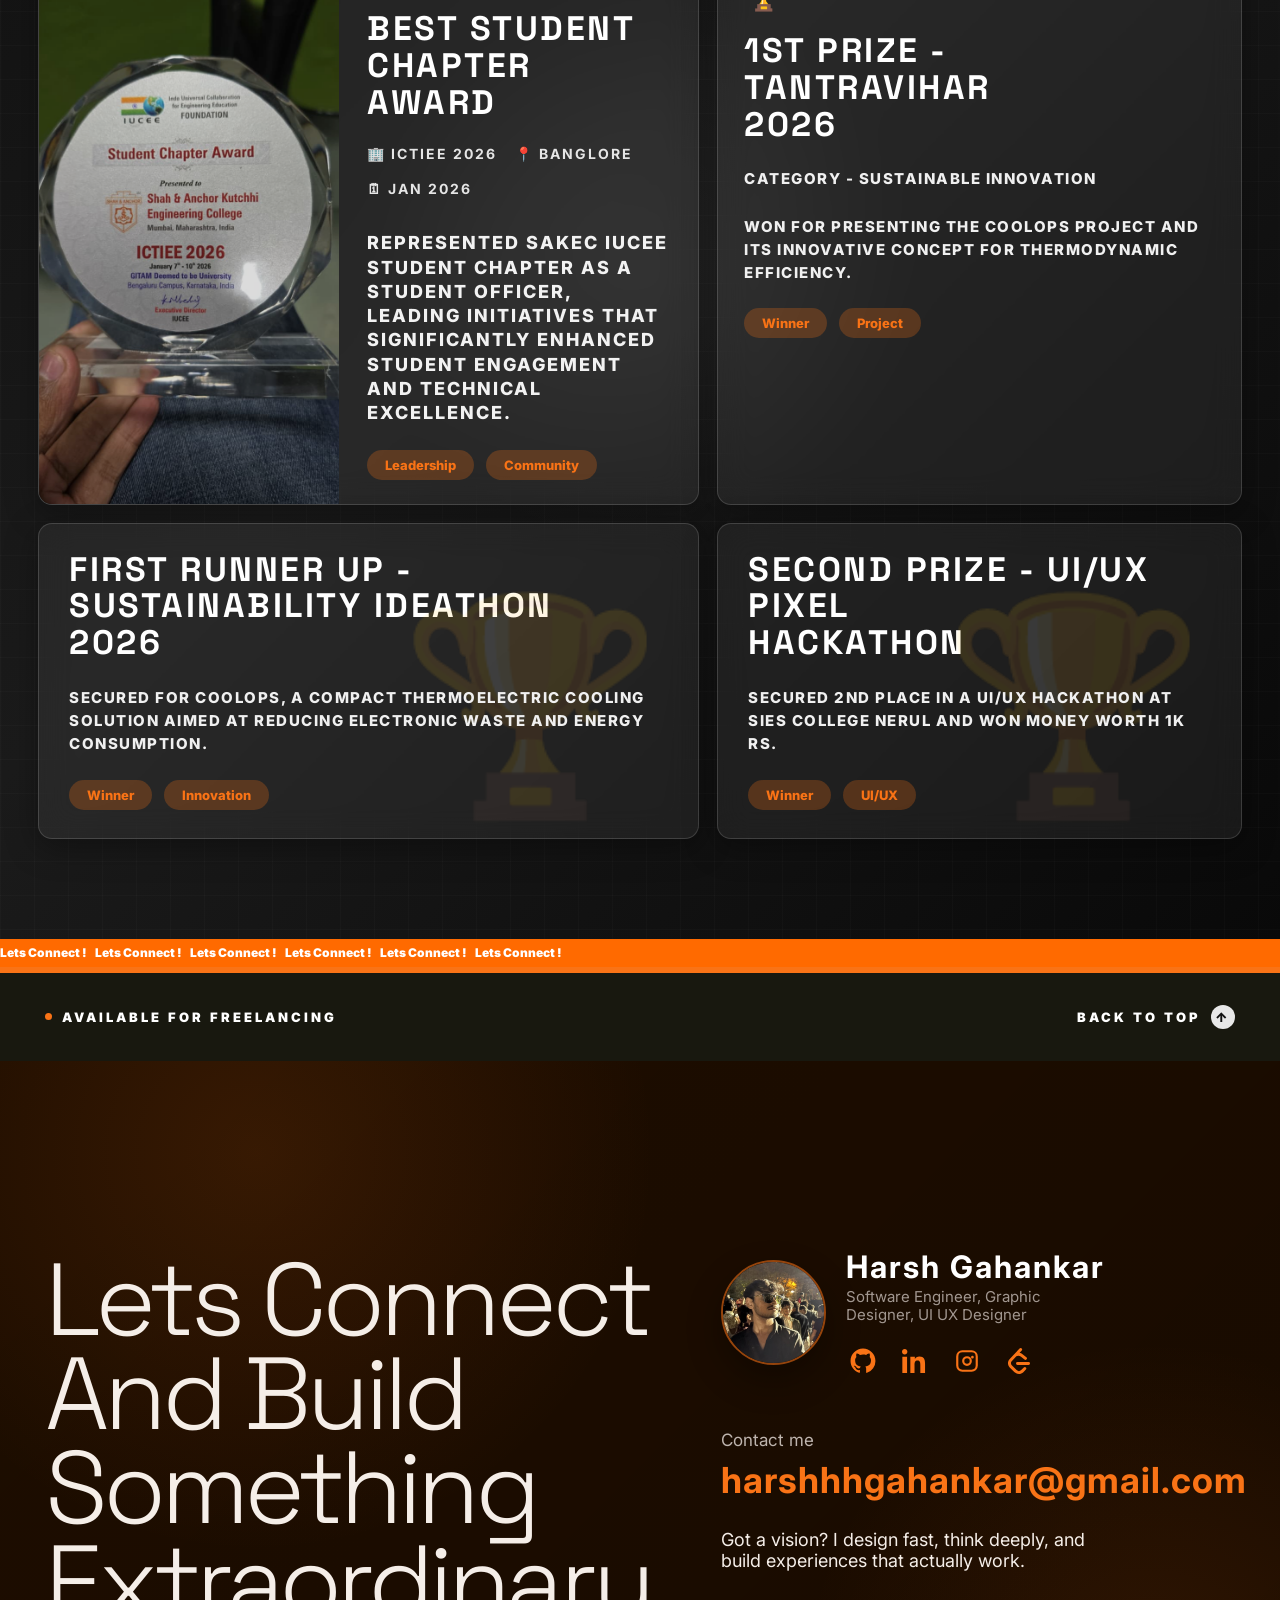
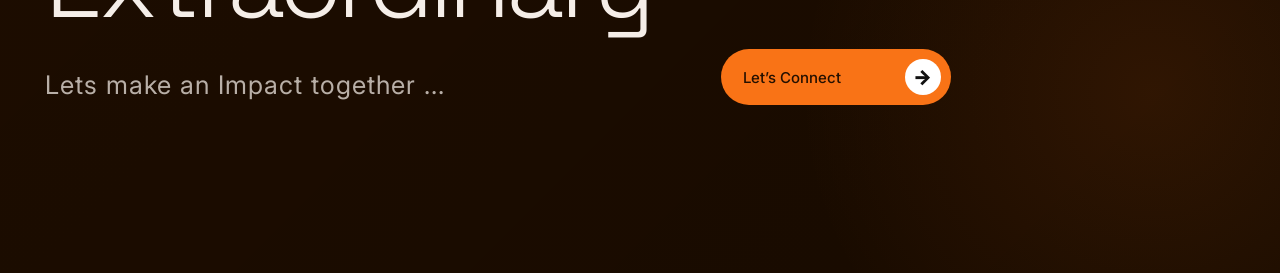
==== commit 0bbb5010: "Redesign hero to reference image, stretch HARSH backdrop, remove about section" ====
--- a/index.html
+++ b/index.html
@@ -13,14 +13,16 @@
 
   <!-- NAVBAR -->
   <header class="navbar">
-    <a href="#home" class="nav-logo">HARSH <span>G.</span></a>
+    <a href="#home" class="nav-logo">HG</a>
 
     <nav>
-      <a href="#about">ABOUT</a>
       <a href="#projects">PROJECTS</a>
+      <a href="#skills">SKILLS</a>
       <a href="#experience">EXPERIENCE</a>
-      <a href="#contact">CONTACT</a>
+      <a href="#milestones">ACHIEVEMENTS</a>
     </nav>
+
+    <a href="assets/Resume 2026(links).pdf" download class="nav-resume">RESUME</a>
   </header>
 
   <!-- HERO SECTION -->
@@ -28,57 +30,32 @@
     <div class="stars"></div>
     <div class="grain"></div>
 
-    <div class="hero-content">
-      <div class="hero-text">
-        <p class="mini-label">PORTFOLIO / 2026</p>
-        <h1>
-          HARSH<br />
-          GAHANKAR
-        </h1>
-        <p class="hero-tagline">
-          “Code in my logic, design in my language.”
-        </p>
-        <a href="assets/Resume 2026(links).pdf" download class="resume-btn">
-          Download Resume <span>↓</span>
-        </a>
-      </div>
-
-      <div class="moon-area">
-        <div class="moon-3d-wrap" id="moon3d"></div>
-      </div>
-    </div>
-
-    <div class="orange-marquee hero-marquee">
-      <div class="marquee-track">
-        Computer Engineering Student / Graphic Designer / Developer / GFX-VFX Enthusiast&nbsp;&nbsp;&nbsp;
-        Computer Engineering Student / Graphic Designer / Developer / GFX-VFX Enthusiast&nbsp;&nbsp;&nbsp;
-        Computer Engineering Student / Graphic Designer / Developer / GFX-VFX Enthusiast&nbsp;&nbsp;&nbsp;
-      </div>
-    </div>
-  </section>
-
-  <!-- ABOUT SECTION -->
-  <section class="about section-dark" id="about">
-    <div class="about-grid">
-      <div class="photo-stack">
-        <img src="assets/profile3.jpg" class="stack-photo photo-a" alt="Harsh photo 1" />
-        <img src="assets/profile2.jpg" class="stack-photo photo-b" alt="Harsh photo 2" />
-        <img src="assets/profile1.jpg" class="stack-photo photo-c" alt="Harsh photo 3" />
-      </div>
-
-      <div class="about-copy">
-        <h2 class="section-heading">ABOUT <span>ME</span></h2>
-        <p>
-          I am a Computer Engineering student passionate about building useful digital products,
-          creative interfaces, and AI-powered solutions. My work blends code, design, and storytelling —
-          from hackathon projects to real-world web platforms.
-        </p>
-        <p>
-          I enjoy frontend development, AI tools, GFX/VFX, hackathons, and solving problems through
-          clean, simple, and impactful experiences.
-        </p>
-
-      </div>
+    <h1 class="hero-giant" aria-hidden="true">HARSH</h1>
+
+    <div class="hero-person-wrap">
+      <img src="assets/myself.png" class="hero-person" alt="Harsh Gahankar" />
+    </div>
+
+    <div class="hero-left">
+      <p class="hero-hi">HI I AM</p>
+      <h2 class="hero-name">HARSH<br />GAHANKAR</h2>
+      <p class="hero-role">Web Designer &<br />UIUX Creator</p>
+      <p class="hero-desc">
+        I AM A COMPUTER ENGINEERING STUDENT PASSIONATE ABOUT BUILDING
+        USEFUL DIGITAL PRODUCTS, CREATIVE INTERFACES, AND AI-POWERED
+        SOLUTIONS. MY WORK BLENDS CODE, DESIGN, AND STORYTELLING —
+        FROM HACKATHON PROJECTS TO REAL-WORLD WEB PLATFORMS.
+      </p>
+      <p class="hero-desc hero-desc-2">
+        I ENJOY FRONTEND DEVELOPMENT, AI TOOLS, GFX/VFX, HACKATHONS,
+        AND SOLVING PROBLEMS THROUGH CLEAN, SIMPLE, AND IMPACTFUL
+        EXPERIENCES.
+      </p>
+    </div>
+
+    <div class="hero-right">
+      <span class="hero-sparkle">✦</span>
+      <p>turning ideas<br />into powerful<br />digital expriences</p>
     </div>
   </section>
 
--- a/style.css
+++ b/style.css
@@ -1,4 +1,4 @@
-@import url('https://fonts.googleapis.com/css2?family=Inter:wght@400;500;700;800;900&family=Space+Grotesk:wght@400;500;700&display=swap');
+@import url('https://fonts.googleapis.com/css2?family=Anton&family=Amatic+SC:wght@400;700&family=Inter:wght@400;500;700;800;900&family=Space+Grotesk:wght@400;500;700&display=swap');
 
 :root {
   --black: #080808;
@@ -57,44 +57,50 @@
 
 .navbar {
   position: fixed;
-  top: 12px;
+  top: 14px;
   left: 50%;
   transform: translateX(-50%);
   z-index: 999;
-  width: min(92%, 1180px);
-  padding: 10px 18px;
+  width: min(94%, 1320px);
+  padding: 14px 28px;
   border-radius: 999px;
-  background: rgba(15, 15, 15, 0.72);
-  backdrop-filter: blur(16px);
-  border: 1px solid rgba(255,255,255,0.08);
+  background: rgba(28, 28, 28, 0.82);
+  backdrop-filter: blur(18px);
+  -webkit-backdrop-filter: blur(18px);
+  border: 1px solid rgba(255,255,255,0.14);
   display: flex;
   justify-content: space-between;
   align-items: center;
 }
 
 .nav-logo {
-  font-size: 13px;
+  font-size: 17px;
   font-weight: 900;
-  letter-spacing: 2px;
-}
-
-.nav-logo span {
+  letter-spacing: 1px;
   color: var(--orange);
 }
 
 .navbar nav {
   display: flex;
-  gap: 26px;
+  gap: 52px;
 }
 
 .navbar nav a {
-  font-size: 11px;
-  color: #d5d5d5;
-  letter-spacing: 2px;
+  font-size: 13px;
+  font-weight: 500;
+  color: rgba(255,255,255,0.82);
+  letter-spacing: 2.5px;
   transition: 0.25s ease;
 }
 
 .navbar nav a:hover {
+  color: var(--orange);
+}
+
+.nav-resume {
+  font-size: 13px;
+  font-weight: 700;
+  letter-spacing: 2.5px;
   color: var(--orange);
 }
 
@@ -121,55 +127,182 @@
   to { transform: translateX(-45%); }
 }
 
-/* HERO */
+/* HERO — reference image recreation */
 .hero {
   min-height: 100vh;
   overflow: hidden;
-  padding: 120px 6vw 0;
+  padding: 86px 2.5vw 0;
+  position: relative;
+  background: #000;
+  display: flex;
+  flex-direction: column;
+}
+
+.hero.section-dark {
+  background: #000;
 }
 
 .stars {
   position: absolute;
   inset: 0;
+  z-index: 0;
   background:
-    radial-gradient(circle, rgba(255,255,255,0.9) 1px, transparent 1px) 20px 80px / 90px 90px,
-    radial-gradient(circle, rgba(255,255,255,0.5) 1px, transparent 1px) 60px 20px / 130px 130px,
-    radial-gradient(circle at 30% 60%, rgba(255,255,255,0.18), transparent 25%);
-  opacity: 0.65;
-}
-
-.hero-content {
+    radial-gradient(circle, rgba(255,255,255,0.95) 1.2px, transparent 1.3px) 20px 80px / 140px 140px,
+    radial-gradient(circle, rgba(255,255,255,0.6) 1px, transparent 1.1px) 60px 20px / 190px 190px,
+    radial-gradient(circle, rgba(255,255,255,0.85) 1px, transparent 1.1px) 120px 150px / 260px 260px,
+    radial-gradient(circle, rgba(255,255,255,0.35) 1px, transparent 1px) 0 0 / 90px 90px;
+  opacity: 0.75;
+}
+
+.hero h1.hero-giant {
+  position: absolute;
+  top: 7%;
+  left: 50%;
+  transform: translateX(-50%) scaleY(1.45);
+  transform-origin: top center;
+  z-index: 1;
+  font-family: "Anton", "Inter", sans-serif;
+  font-size: clamp(120px, 26.5vw, 460px);
+  font-weight: 400;
+  line-height: 1;
+  letter-spacing: 0.01em;
+  white-space: nowrap;
+  user-select: none;
+  background: linear-gradient(180deg, #ff7d0a 0%, #f97316 28%, #a33f00 62%, #5e2400 100%);
+  -webkit-background-clip: text;
+  background-clip: text;
+  -webkit-text-fill-color: transparent;
+  color: transparent;
+  filter: saturate(1.1);
+  text-transform: uppercase;
+}
+
+.hero-person-wrap {
+  position: absolute;
+  left: 50%;
+  bottom: 0;
+  transform: translateX(-50%);
+  z-index: 2;
+  width: min(62vw, 780px);
+  height: 92vh;
+  min-height: 560px;
+  pointer-events: none;
+  display: flex;
+  align-items: flex-end;
+  justify-content: center;
+}
+
+.hero-person {
+  width: 100%;
+  height: 100%;
+  object-fit: cover;
+  object-position: top center;
+  /* feather edges so the JPG crowd fades into the black starry bg like a cutout */
+  -webkit-mask-image:
+    linear-gradient(to bottom, black 78%, transparent 99%),
+    radial-gradient(ellipse 72% 88% at 50% 38%, black 58%, transparent 73%);
+  -webkit-mask-composite: source-in;
+  mask-image:
+    linear-gradient(to bottom, black 78%, transparent 99%),
+    radial-gradient(ellipse 72% 88% at 50% 38%, black 58%, transparent 73%);
+  mask-composite: intersect;
+  /* white sticker rim like the reference */
+  filter:
+    drop-shadow(4px 0 0 rgba(255,255,255,0.95))
+    drop-shadow(-1px 0 0 rgba(255,255,255,0.55))
+    drop-shadow(0 0 22px rgba(0,0,0,0.6))
+    contrast(1.06) saturate(1.08);
+}
+
+.hero-left {
   position: relative;
-  z-index: 5;
-  min-height: calc(100vh - 120px);
+  z-index: 3;
+  margin-top: auto;
+  padding-bottom: 34px;
+  max-width: 560px;
+  padding-left: 1.2vw;
+}
+
+.hero-hi {
+  font-family: "Amatic SC", cursive;
+  font-size: clamp(38px, 4.2vw, 68px);
+  font-weight: 400;
+  letter-spacing: 3px;
+  color: #fff;
+  line-height: 1;
+  margin-bottom: 2px;
+}
+
+.hero-name {
+  font-family: "Inter", sans-serif;
+  font-weight: 900;
+  font-size: clamp(34px, 3.6vw, 56px);
+  line-height: 0.98;
+  letter-spacing: 0.5px;
+  color: #fff;
+  margin-bottom: 10px;
+}
+
+.hero-role {
+  font-family: "Inter", sans-serif;
+  font-weight: 800;
+  font-size: clamp(20px, 2vw, 30px);
+  line-height: 1.08;
+  letter-spacing: 0.5px;
+  color: var(--orange);
+  margin-bottom: 14px;
+}
+
+.hero-desc {
+  font-size: 12.5px;
+  font-weight: 500;
+  letter-spacing: 1.6px;
+  line-height: 1.65;
+  color: rgba(255,255,255,0.92);
+  text-transform: uppercase;
+}
+
+.hero-desc-2 {
+  margin-top: 18px;
+}
+
+.hero-right {
+  position: absolute;
+  z-index: 3;
+  right: 2.5vw;
+  bottom: 34%;
+  display: flex;
+  align-items: center;
+  gap: 12px;
+}
+
+.hero-sparkle {
+  width: 68px;
+  height: 68px;
+  border: 1px solid rgba(255,255,255,0.75);
+  border-radius: 50%;
   display: grid;
-  grid-template-columns: 1.1fr 0.9fr;
-  align-items: center;
-  gap: 40px;
-}
-
-.mini-label {
-  color: var(--orange);
-  font-size: 12px;
-  font-weight: 900;
-  letter-spacing: 3px;
-  margin-bottom: 18px;
-}
-
-.hero h1 {
-  font-family: "Space Grotesk", sans-serif;
-  font-size: clamp(55px, 10vw, 140px);
-  font-weight: 900;
-  line-height: 0.82;
-  letter-spacing: -5px;
-  text-transform: uppercase;
-}
-
+  place-items: center;
+  font-size: 38px;
+  line-height: 1;
+  color: #fff;
+  flex-shrink: 0;
+}
+
+.hero-right p {
+  font-size: 19px;
+  font-weight: 300;
+  letter-spacing: 1px;
+  line-height: 1.25;
+  color: rgba(255,255,255,0.88);
+}
+
+/* keep old classes harmless */
+.hero-content,
+.mini-label,
+.hero h1:not(.hero-giant),
 .hero-tagline {
-  color: #ffffff;
-  opacity: 0.9;
-  margin-top: 22px;
-  font-size: clamp(14px, 1.4vw, 19px);
+  all: unset;
 }
 
 
@@ -3697,4 +3830,82 @@
   .project-listing-card-title {
     font-size: 23px;
   }
+}
+
+/* ============================= */
+/* HERO REFERENCE — RESPONSIVE */
+/* ============================= */
+@media (max-width: 900px) {
+  .navbar nav {
+    display: none;
+  }
+  .hero h1.hero-giant {
+    font-size: 30vw;
+    top: 12%;
+    letter-spacing: 0.01em;
+  }
+  .hero-person-wrap {
+    width: 92vw;
+    height: 78vh;
+    min-height: 480px;
+  }
+  .hero-left {
+    max-width: 78%;
+    padding-bottom: 26px;
+  }
+  .hero-right {
+    bottom: 44%;
+    right: 4vw;
+  }
+  .hero-right p {
+    font-size: 15px;
+  }
+  .hero-sparkle {
+    width: 52px;
+    height: 52px;
+    font-size: 28px;
+  }
+}
+
+@media (max-width: 560px) {
+  .hero {
+    padding: 76px 4vw 0;
+  }
+  .hero h1.hero-giant {
+    font-size: 32vw;
+    top: 13%;
+    letter-spacing: 0.01em;
+  }
+  .hero-person-wrap {
+    width: 130vw;
+    max-width: none;
+    height: 72vh;
+    min-height: 420px;
+  }
+  .hero-hi {
+    font-size: 40px;
+  }
+  .hero-name {
+    font-size: 32px;
+  }
+  .hero-role {
+    font-size: 19px;
+  }
+  .hero-desc {
+    font-size: 10px;
+    letter-spacing: 1.1px;
+  }
+  .hero-right {
+    bottom: auto;
+    top: 58%;
+    right: 4vw;
+  }
+  .hero-right p {
+    font-size: 13px;
+  }
+  .hero-sparkle {
+    width: 44px;
+    height: 44px;
+    font-size: 24px;
+  }
 }
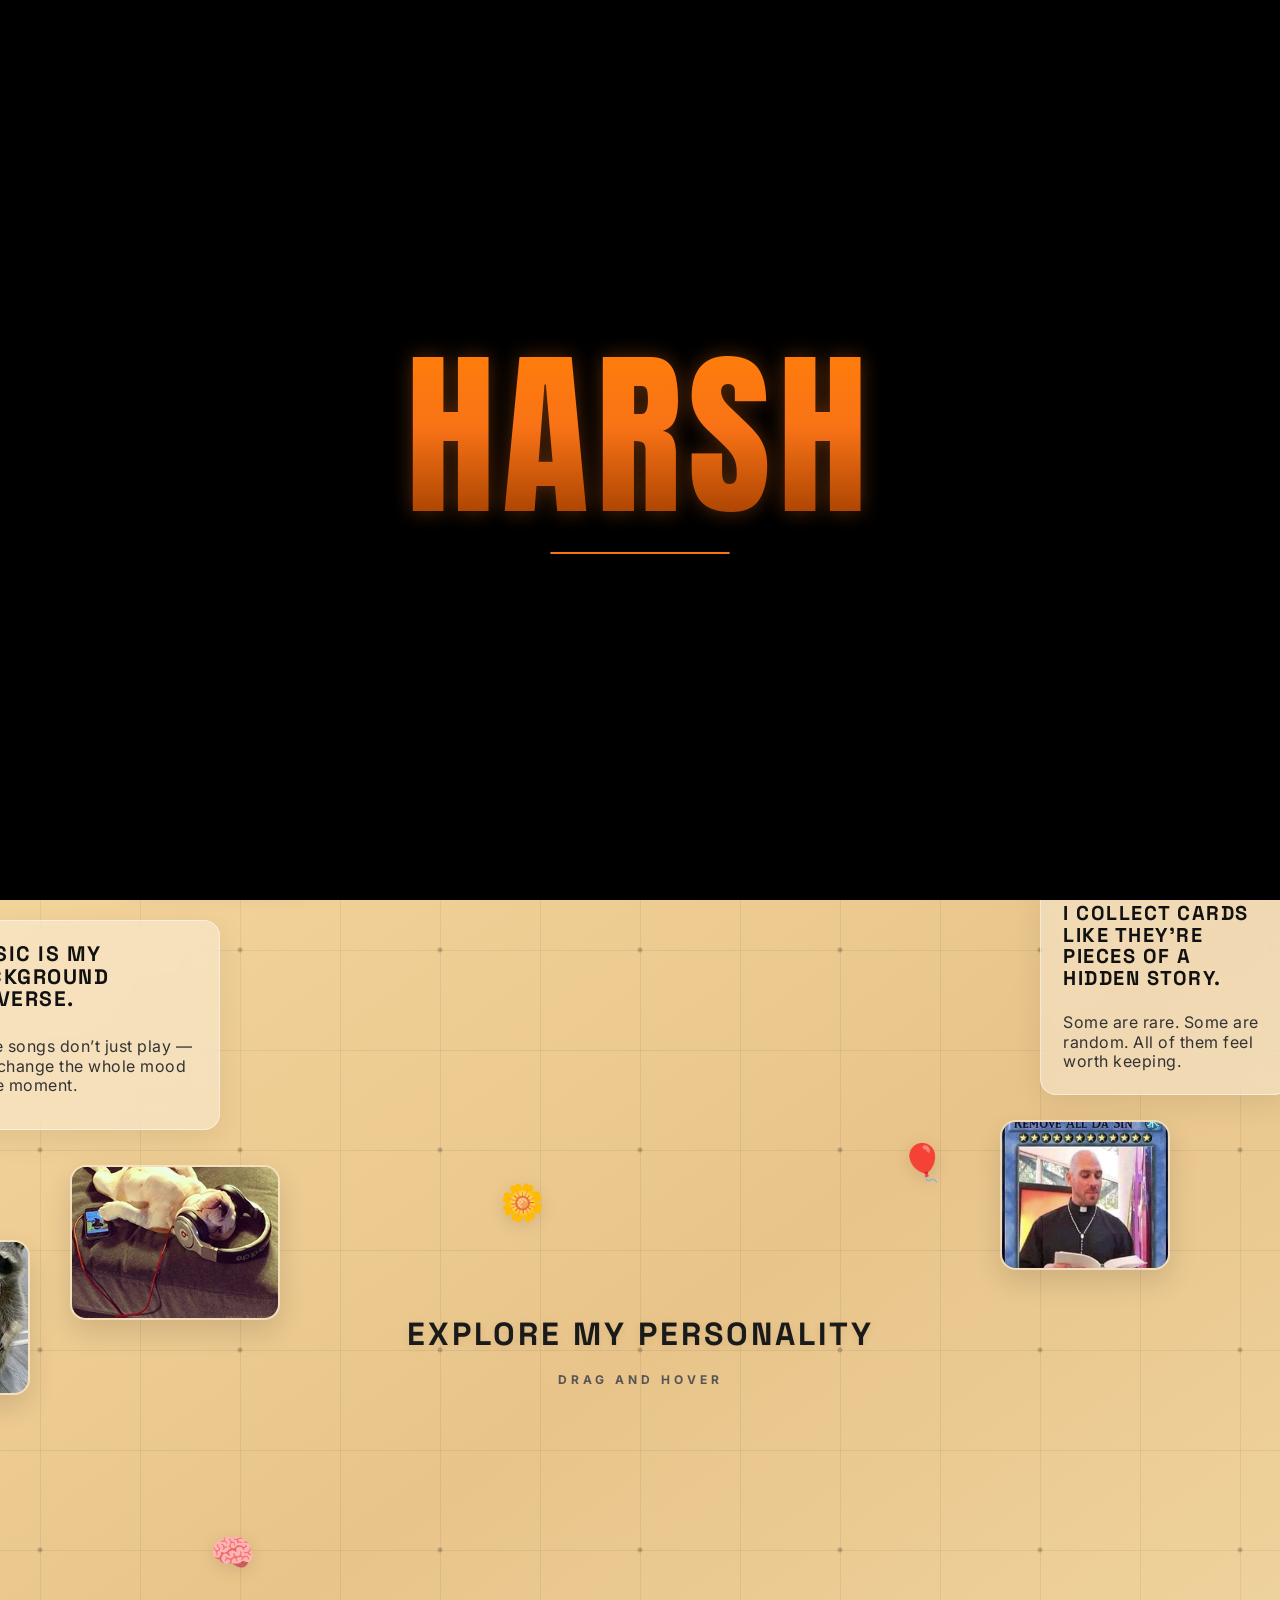
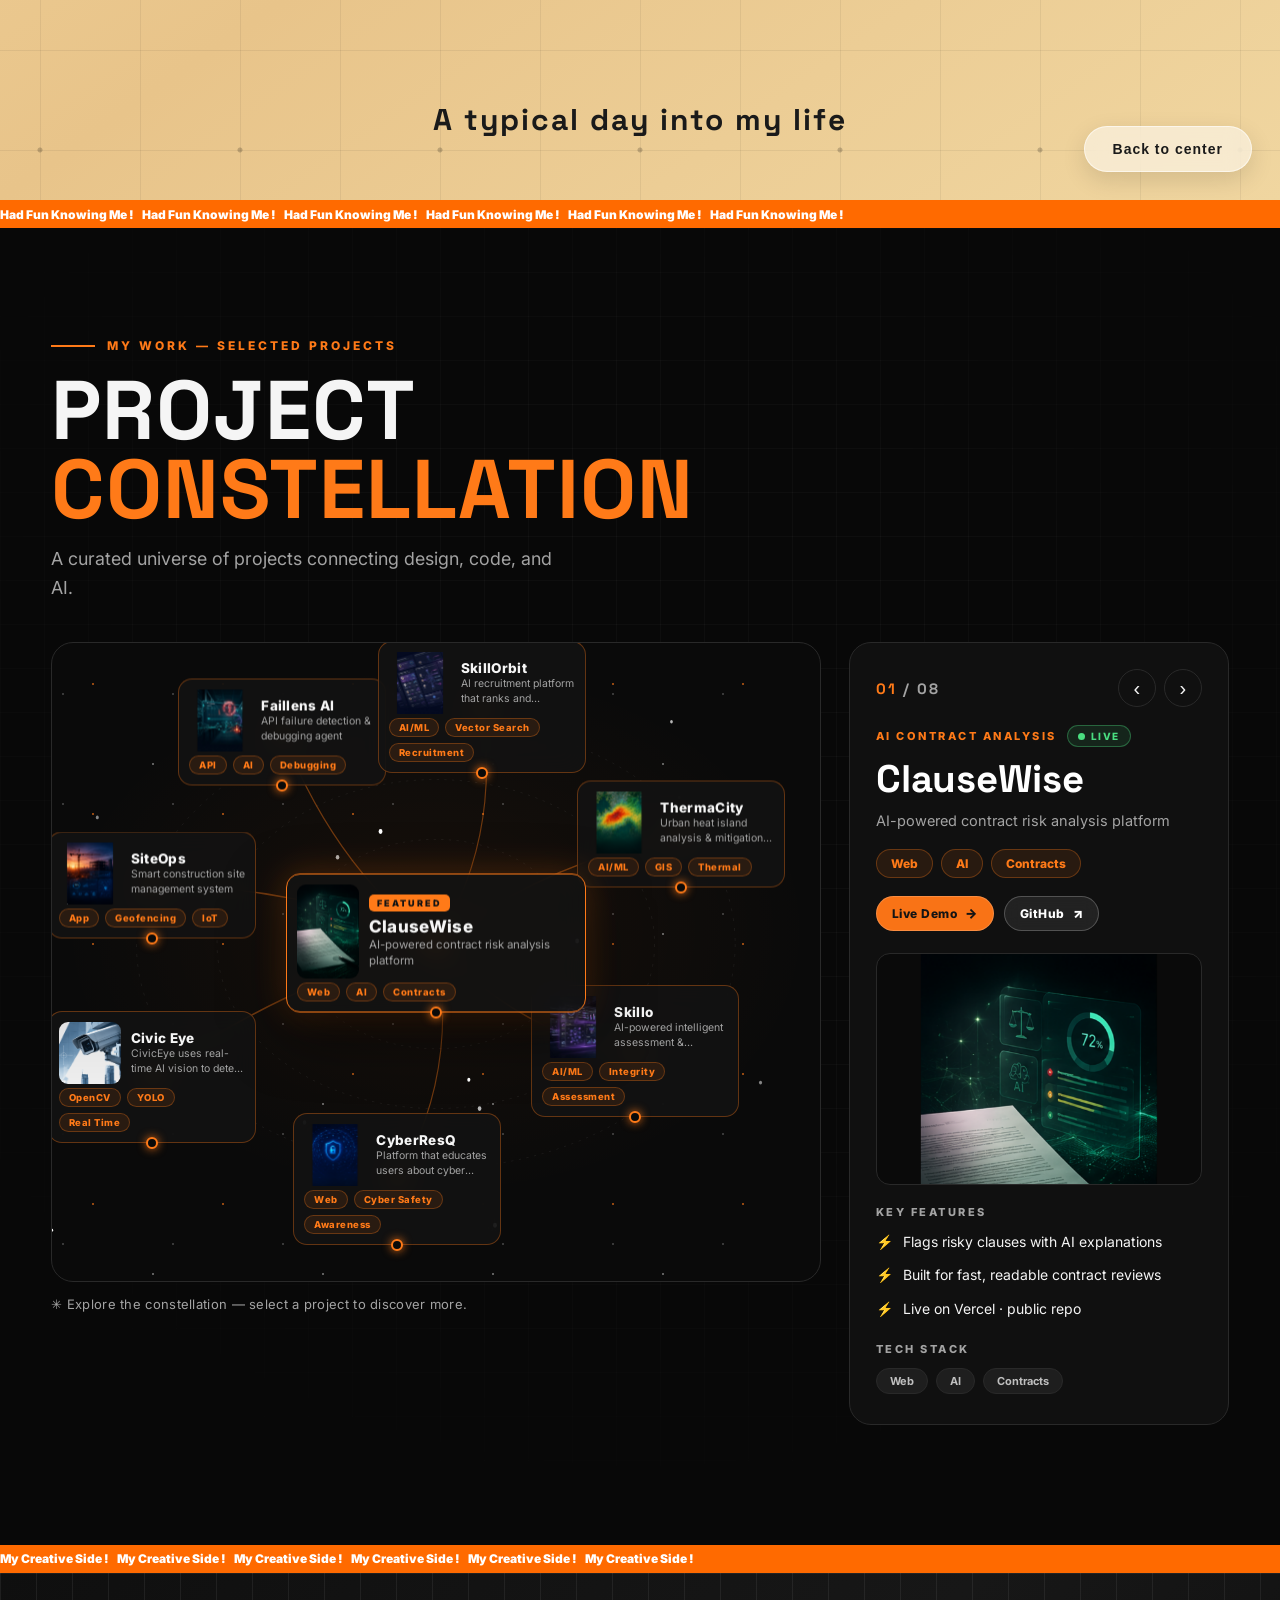
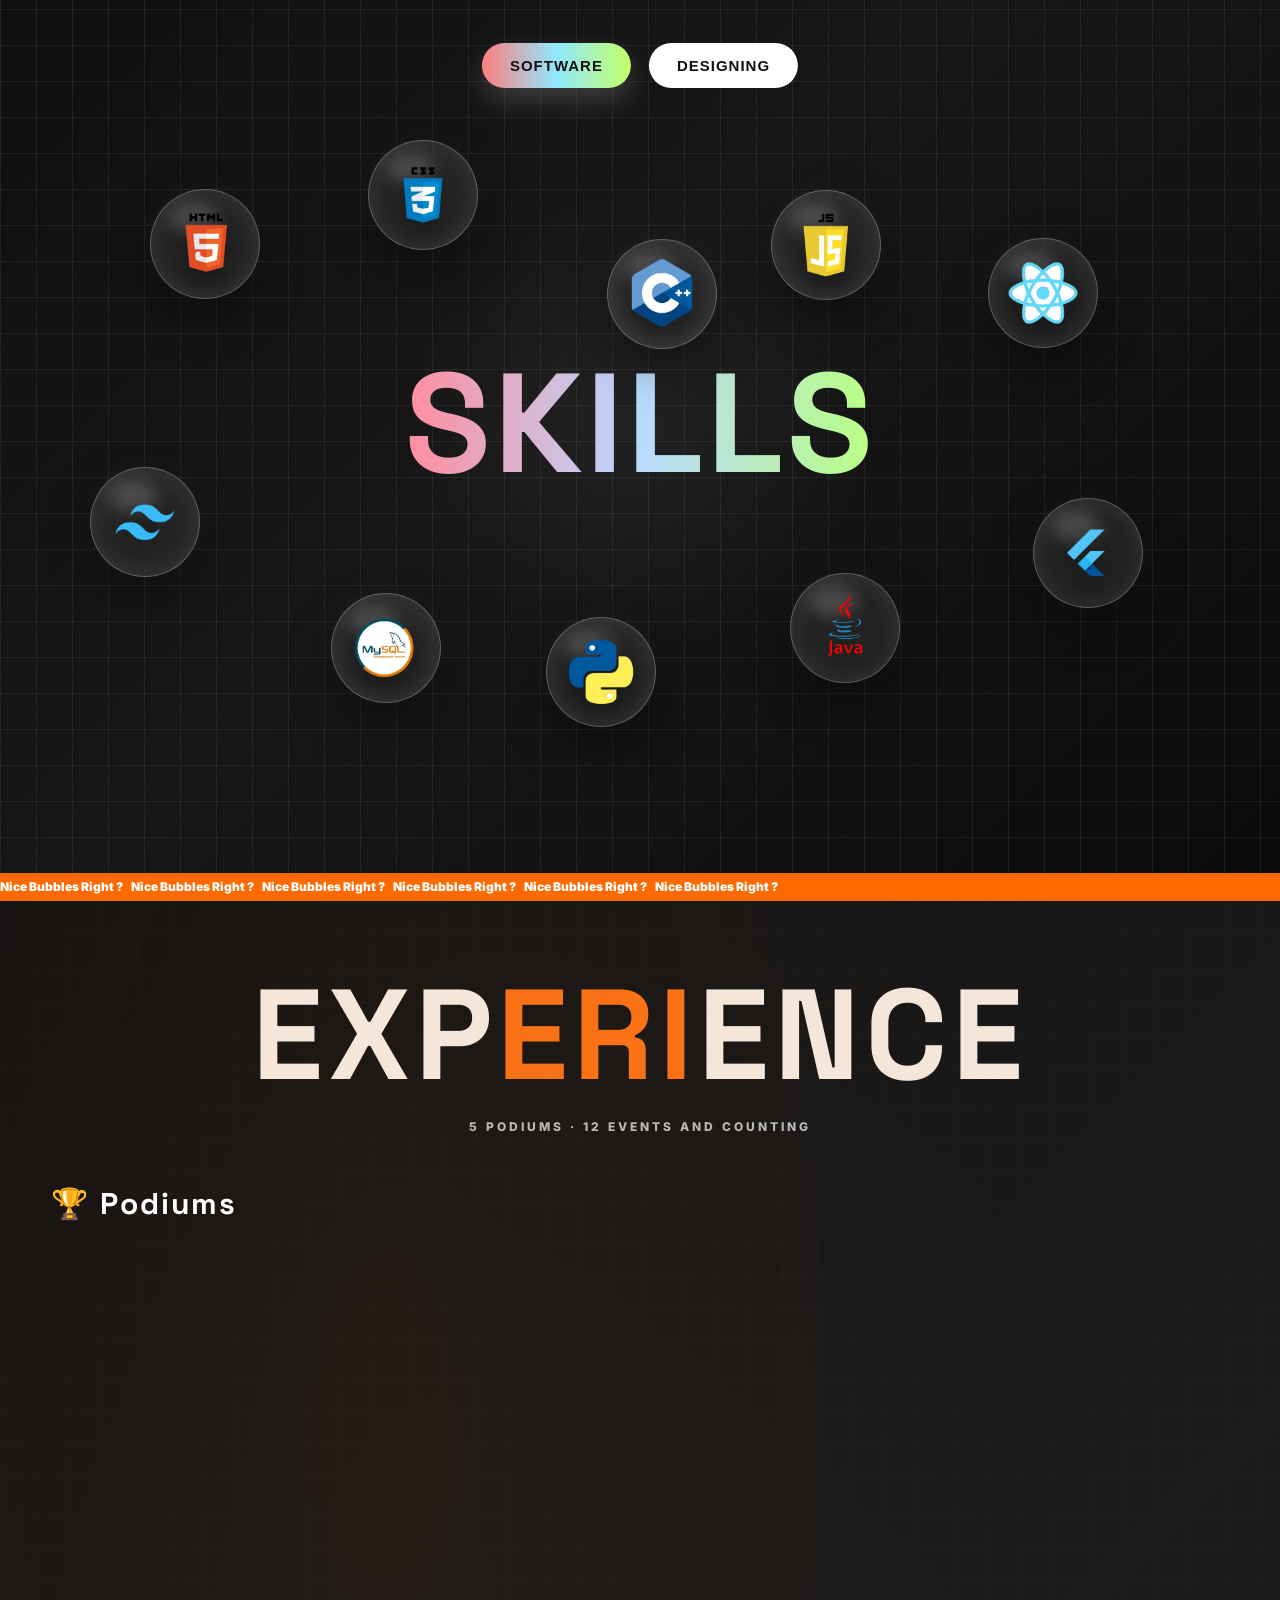
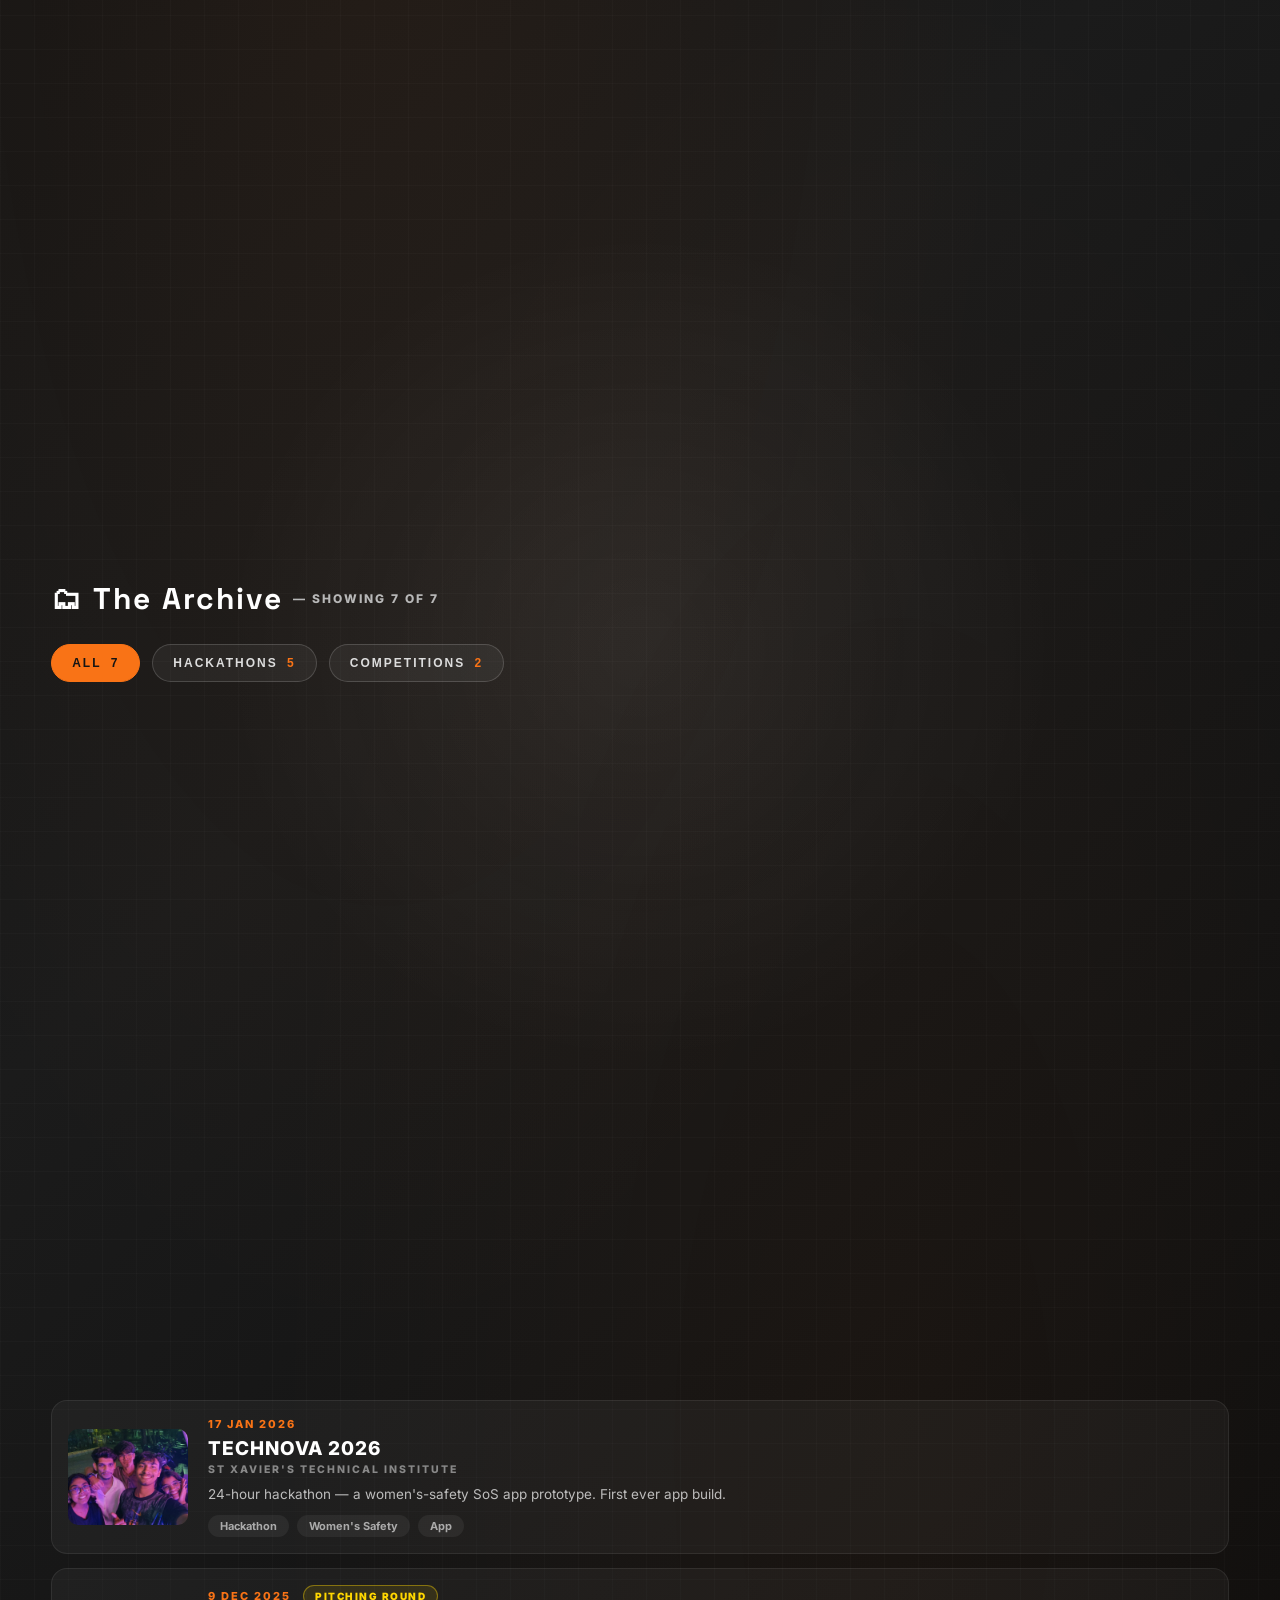
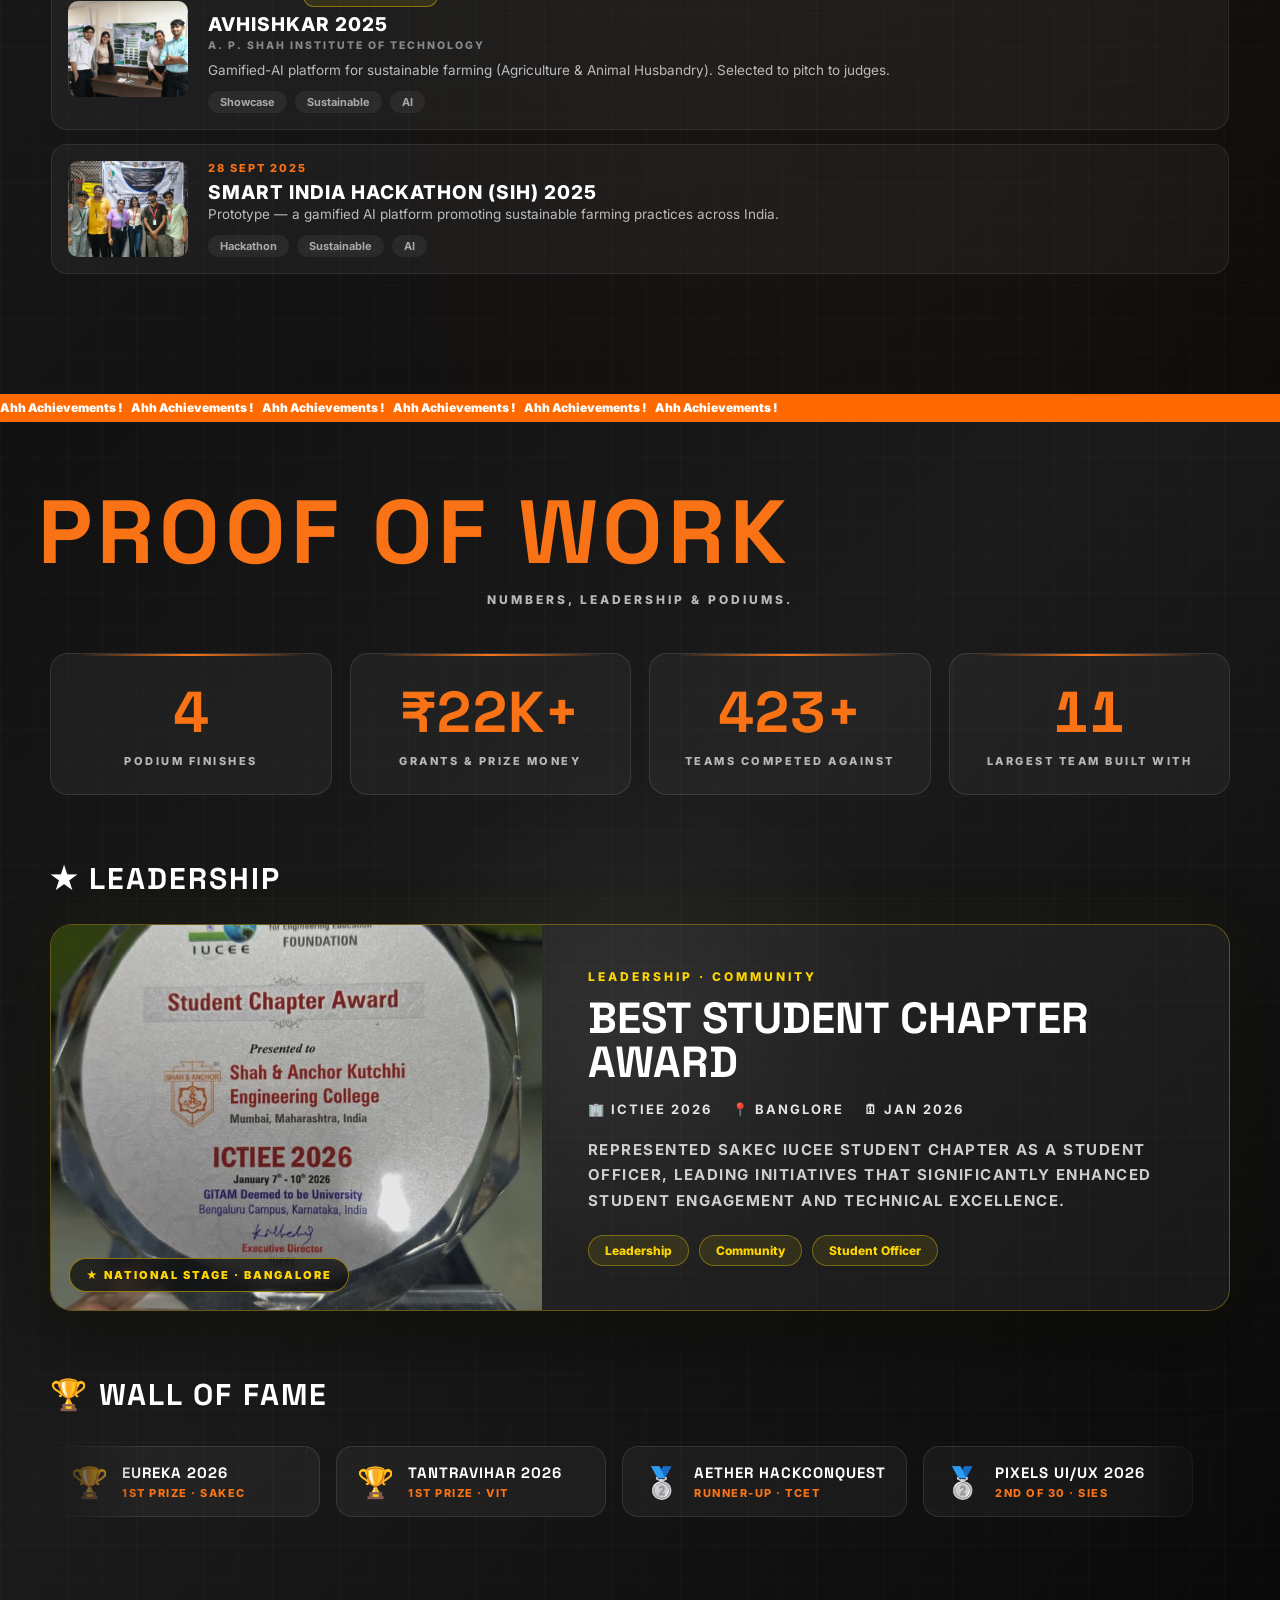
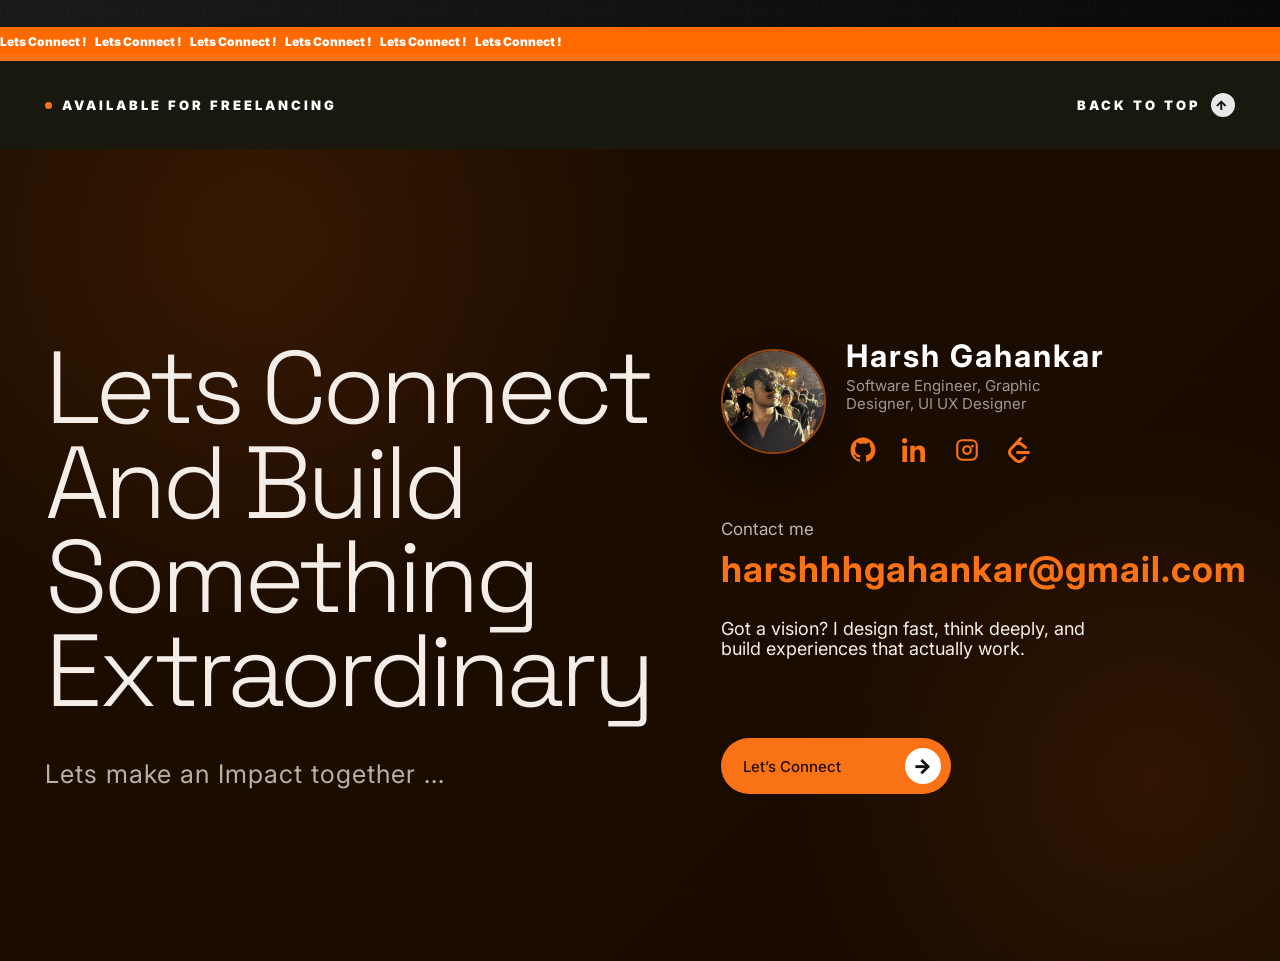
==== commit fd463b10: "Constellation projects, experience shelf, proof-of-work, splash screen and hero animations" ====
--- a/index.html
+++ b/index.html
@@ -7,9 +7,20 @@
   <title>Harsh Gahankar | Portfolio</title>
   <link rel="stylesheet" href="style.css" />
   <link rel="icon" type="image/png" href="assets/HG%20logo.png">
+  <noscript><style>.splash { display: none !important; }</style></noscript>
 </head>
 
 <body>
+
+  <!-- SPLASH -->
+  <div class="splash" id="splash" aria-hidden="true">
+    <div class="splash-inner">
+      <div class="splash-word">
+        <span style="--i:0">H</span><span style="--i:1">A</span><span style="--i:2">R</span><span style="--i:3">S</span><span style="--i:4">H</span>
+      </div>
+      <div class="splash-bar"><span></span></div>
+    </div>
+  </div>
 
   <!-- NAVBAR -->
   <header class="navbar">
@@ -245,229 +256,42 @@
     </div>
   </div>
 
-  <!-- PROJECTS SECTION -->
-  <section class="projects-horizontal-section" id="projects">
-
-    <div class="projects-sticky">
-
-      <div class="projects-heading-wrap">
-        <h2 class="projects-big-title">PROJECTS</h2>
-      </div>
-
-      <div class="projects-horizontal-window">
-        <div class="projects-horizontal-track" id="projectsTrack">
-
-          <!-- CLAUSEWISE -->
-          <article class="project-listing-card">
-            <img class="project-listing-card-img" src="assets/Clausewise.png" alt="ClauseWise — AI-powered contract risk analysis platform preview" loading="lazy" />
-            <div class="project-listing-card-gradient"></div>
-            <span class="project-listing-card-badge">✦ Featured</span>
-            <div class="project-listing-card-body">
-              <p class="project-listing-card-category">AI Contract Analysis</p>
-              <h3 class="project-listing-card-title">ClauseWise</h3>
-              <p class="project-listing-card-desc">AI-powered contract risk analysis platform</p>
-              <div class="project-listing-card-actions">
-                <a class="project-listing-btn project-listing-btn-visit" href="https://clause-wise-org.vercel.app/" target="_blank" rel="noopener noreferrer">Visit Site <span>→</span></a>
-                <a class="project-listing-btn project-listing-btn-repo" href="https://github.com/harshgahankar/ClauseWise" target="_blank" rel="noopener noreferrer">Go to Repo <span>↗</span></a>
-              </div>
-              <div class="project-listing-card-meta">
-                <span class="project-listing-card-meta-item"><svg viewBox="0 0 24 24" aria-hidden="true"><path d="m16 18 6-6-6-6"/><path d="m8 6-6 6 6 6"/></svg>Web</span>
-                <span class="project-listing-card-meta-item"><svg viewBox="0 0 24 24" aria-hidden="true"><path d="m12 3-1.912 5.813a2 2 0 0 1-1.275 1.275L3 12l5.813 1.912a2 2 0 0 1 1.275 1.275L12 21l1.912-5.813a2 2 0 0 1 1.275-1.275L21 12l-5.813-1.912a2 2 0 0 1-1.275-1.275L12 3Z"/><path d="M5 3v4"/><path d="M19 17v4"/><path d="M3 5h4"/><path d="M17 19h4"/></svg>AI</span>
-                <span class="project-listing-card-meta-item"><svg viewBox="0 0 24 24" aria-hidden="true"><path d="M15 2H6a2 2 0 0 0-2 2v16a2 2 0 0 0 2 2h12a2 2 0 0 0 2-2V7Z"/><path d="M14 2v4a2 2 0 0 0 2 2h4"/><path d="M10 9H8"/><path d="M16 13H8"/><path d="M16 17H8"/></svg>Contracts</span>
-              </div>
-              <div class="project-listing-card-divider"></div>
-              <div class="project-listing-card-footer">
-                <span>By • Harsh</span>
-                <span>2026</span>
-              </div>
-            </div>
-          </article>
-
-          <!-- SITEOPS -->
-          <article class="project-listing-card">
-            <img class="project-listing-card-img" src="assets/siteops.png" alt="SiteOps — smart construction site management system preview" loading="lazy" />
-            <div class="project-listing-card-gradient"></div>
-            <span class="project-listing-card-badge">✦ Featured</span>
-            <div class="project-listing-card-body">
-              <p class="project-listing-card-category">Management Application</p>
-              <h3 class="project-listing-card-title">SiteOps</h3>
-              <p class="project-listing-card-desc">Smart construction site management system</p>
-              <div class="project-listing-card-actions">
-                <a class="project-listing-btn project-listing-btn-visit" href="https://site-ops-web.vercel.app/">Visit Site <span>→</span></a>
-                <a class="project-listing-btn project-listing-btn-repo" href="https://github.com/harshgahankar/SiteOps" target="_blank" rel="noopener noreferrer">Go to Repo <span>↗</span></a>
-              </div>
-              <div class="project-listing-card-meta">
-                <span class="project-listing-card-meta-item"><svg viewBox="0 0 24 24" aria-hidden="true"><path d="m16 18 6-6-6-6"/><path d="m8 6-6 6 6 6"/></svg>APP</span>
-                <span class="project-listing-card-meta-item"><svg viewBox="0 0 24 24" aria-hidden="true"><path d="M20 10c0 4.993-5.539 10.193-7.399 11.799a1 1 0 0 1-1.202 0C9.539 20.193 4 14.993 4 10a8 8 0 0 1 16 0"/><circle cx="12" cy="10" r="3"/></svg>Geofencing</span>
-                <span class="project-listing-card-meta-item"><svg viewBox="0 0 24 24" aria-hidden="true"><rect x="4" y="4" width="16" height="16" rx="2"/><rect x="9" y="9" width="6" height="6"/><path d="M15 2v2"/><path d="M15 20v2"/><path d="M2 15h2"/><path d="M2 9h2"/><path d="M20 15h2"/><path d="M20 9h2"/><path d="M9 2v2"/><path d="M9 20v2"/></svg>IoT</span>
-              </div>
-              <div class="project-listing-card-divider"></div>
-              <div class="project-listing-card-footer">
-                <span>By • Harsh</span>
-                <span>2026</span>
-              </div>
-            </div>
-          </article>
-
-          <!-- FAILLENS AI -->
-          <article class="project-listing-card">
-            <img class="project-listing-card-img" src="assets/faillens.png" alt="Faillens AI — API failure detection and debugging agent preview" loading="lazy" />
-            <div class="project-listing-card-gradient"></div>
-            <span class="project-listing-card-badge">✦ Featured</span>
-            <div class="project-listing-card-body">
-              <p class="project-listing-card-category">AI Debugging Agent</p>
-              <h3 class="project-listing-card-title">Faillens AI</h3>
-              <p class="project-listing-card-desc">API failure detection & debugging agent</p>
-              <div class="project-listing-card-actions">
-                <a class="project-listing-btn project-listing-btn-visit" href="https://faillensai.onrender.com/" target="_blank" rel="noopener noreferrer">Visit Site <span>→</span></a>
-                <a class="project-listing-btn project-listing-btn-repo" href="https://github.com/DevSignerOmkar/faillensai" target="_blank" rel="noopener noreferrer">Go to Repo <span>↗</span></a>
-              </div>
-              <div class="project-listing-card-meta">
-                <span class="project-listing-card-meta-item"><svg viewBox="0 0 24 24" aria-hidden="true"><path d="m16 18 6-6-6-6"/><path d="m8 6-6 6 6 6"/></svg>API</span>
-                <span class="project-listing-card-meta-item"><svg viewBox="0 0 24 24" aria-hidden="true"><path d="m12 3-1.912 5.813a2 2 0 0 1-1.275 1.275L3 12l5.813 1.912a2 2 0 0 1 1.275 1.275L12 21l1.912-5.813a2 2 0 0 1 1.275-1.275L21 12l-5.813-1.912a2 2 0 0 1-1.275-1.275L12 3Z"/><path d="M5 3v4"/><path d="M19 17v4"/><path d="M3 5h4"/><path d="M17 19h4"/></svg>AI</span>
-                <span class="project-listing-card-meta-item"><svg viewBox="0 0 24 24" aria-hidden="true"><path d="m8 2 1.88 1.88"/><path d="M14.12 3.88 16 2"/><path d="M9 7.13v-1a3.003 3.003 0 1 1 6 0v1"/><path d="M12 20c-3.3 0-6-2.7-6-6v-3a4 4 0 0 1 4-4h4a4 4 0 0 1 4 4v3c0 3.3-2.7 6-6 6"/><path d="M12 20v-9"/><path d="M6.53 9C4.6 8.8 3 7.1 3 5"/><path d="M6 13H2"/><path d="M3 21c0-2.1 1.7-3.9 3.8-4"/><path d="M20.97 5c0 2.1-1.6 3.8-3.5 4"/><path d="M22 13h-4"/><path d="M17.2 17c2.1.1 3.8 1.9 3.8 4"/></svg>Debugging</span>
-              </div>
-              <div class="project-listing-card-divider"></div>
-              <div class="project-listing-card-footer">
-                <span>By • Harsh</span>
-                <span>2026</span>
-              </div>
-            </div>
-          </article>
-
-          <!-- SKILLORBIT -->
-          <article class="project-listing-card">
-            <img class="project-listing-card-img" src="assets/SkillOrbit.png" alt="SkillOrbit — AI recruitment platform preview" loading="lazy" />
-            <div class="project-listing-card-gradient"></div>
-            <span class="project-listing-card-badge">✦ Featured</span>
-            <div class="project-listing-card-body">
-              <p class="project-listing-card-category">AI Recruitment Platform</p>
-              <h3 class="project-listing-card-title">SkillOrbit</h3>
-              <p class="project-listing-card-desc">AI recruitment platform that ranks and explains candidate–job fit</p>
-              <div class="project-listing-card-actions">
-                <a class="project-listing-btn project-listing-btn-visit" href="https://skill-oribit-2.vercel.app/" target="_blank" rel="noopener noreferrer">Visit Site <span>→</span></a>
-                <a class="project-listing-btn project-listing-btn-repo" href="https://github.com/hansagusaiwal/SkillOrbit" target="_blank" rel="noopener noreferrer">Go to Repo <span>↗</span></a>
-              </div>
-              <div class="project-listing-card-meta">
-                <span class="project-listing-card-meta-item"><svg viewBox="0 0 24 24" aria-hidden="true"><path d="m12 3-1.912 5.813a2 2 0 0 1-1.275 1.275L3 12l5.813 1.912a2 2 0 0 1 1.275 1.275L12 21l1.912-5.813a2 2 0 0 1 1.275-1.275L21 12l-5.813-1.912a2 2 0 0 1-1.275-1.275L12 3Z"/><path d="M5 3v4"/><path d="M19 17v4"/><path d="M3 5h4"/><path d="M17 19h4"/></svg>AI/ML</span>
-                <span class="project-listing-card-meta-item"><svg viewBox="0 0 24 24" aria-hidden="true"><ellipse cx="12" cy="5" rx="9" ry="3"/><path d="M3 5V19A9 3 0 0 0 21 19V5"/><path d="M3 12A9 3 0 0 0 21 12"/></svg>Vector Search</span>
-                <span class="project-listing-card-meta-item"><svg viewBox="0 0 24 24" aria-hidden="true"><path d="M16 21v-2a4 4 0 0 0-4-4H6a4 4 0 0 0-4 4v2"/><circle cx="9" cy="7" r="4"/><path d="M22 21v-2a4 4 0 0 0-3-3.87"/><path d="M16 3.13a4 4 0 0 1 0 7.75"/></svg>Recruitment</span>
-              </div>
-              <div class="project-listing-card-divider"></div>
-              <div class="project-listing-card-footer">
-                <span>By • Harsh</span>
-                <span>2026</span>
-              </div>
-            </div>
-          </article>
-
-          <!-- THERMACITY -->
-          <article class="project-listing-card">
-            <img class="project-listing-card-img" src="assets/ThermaCity.png" alt="ThermaCity — urban heat island analysis tool for Mumbai preview" loading="lazy" />
-            <div class="project-listing-card-gradient"></div>
-            <span class="project-listing-card-badge">✦ Featured</span>
-            <div class="project-listing-card-body">
-              <p class="project-listing-card-category">Climate Analytics</p>
-              <h3 class="project-listing-card-title">ThermaCity</h3>
-              <p class="project-listing-card-desc">Urban heat island analysis & mitigation planning tool for Mumbai, India</p>
-              <div class="project-listing-card-actions">
-                <a class="project-listing-btn project-listing-btn-visit" href="https://heat-mitigation.vercel.app/" target="_blank" rel="noopener noreferrer">Visit Site <span>→</span></a>
-                <a class="project-listing-btn project-listing-btn-repo" href="https://github.com/srushtidedaniya24-web/Heat-Mitigation" target="_blank" rel="noopener noreferrer">Go to Repo <span>↗</span></a>
-              </div>
-              <div class="project-listing-card-meta">
-                <span class="project-listing-card-meta-item"><svg viewBox="0 0 24 24" aria-hidden="true"><path d="m12 3-1.912 5.813a2 2 0 0 1-1.275 1.275L3 12l5.813 1.912a2 2 0 0 1 1.275 1.275L12 21l1.912-5.813a2 2 0 0 1 1.275-1.275L21 12l-5.813-1.912a2 2 0 0 1-1.275-1.275L12 3Z"/><path d="M5 3v4"/><path d="M19 17v4"/><path d="M3 5h4"/><path d="M17 19h4"/></svg>AI/ML</span>
-                <span class="project-listing-card-meta-item"><svg viewBox="0 0 24 24" aria-hidden="true"><path d="m12.83 2.18a2 2 0 0 0-1.66 0L2.6 6.08a1 1 0 0 0 0 1.83l8.58 3.91a2 2 0 0 0 1.66 0l8.58-3.9a1 1 0 0 0 0-1.83Z"/><path d="m22 17.65-9.17 4.16a2 2 0 0 1-1.66 0L2 17.65"/><path d="m22 12.65-9.17 4.16a2 2 0 0 1-1.66 0L2 12.65"/></svg>GIS</span>
-                <span class="project-listing-card-meta-item"><svg viewBox="0 0 24 24" aria-hidden="true"><path d="M14 4v10.54a4 4 0 1 1-4 0V4a2 2 0 0 1 4 0Z"/></svg>Thermal</span>
-              </div>
-              <div class="project-listing-card-divider"></div>
-              <div class="project-listing-card-footer">
-                <span>By • Harsh</span>
-                <span>2026</span>
-              </div>
-            </div>
-          </article>
-
-          <!-- SKILLO -->
-          <article class="project-listing-card">
-            <img class="project-listing-card-img" src="assets/Skillo.png" alt="Skillo — AI-powered intelligent assessment and academic integrity platform preview" loading="lazy" />
-            <div class="project-listing-card-gradient"></div>
-            <span class="project-listing-card-badge">✦ Featured</span>
-            <div class="project-listing-card-body">
-              <p class="project-listing-card-category">AI Assessment Platform</p>
-              <h3 class="project-listing-card-title">Skillo</h3>
-              <p class="project-listing-card-desc">AI-powered intelligent assessment & academic integrity platform</p>
-              <div class="project-listing-card-actions">
-                <a class="project-listing-btn project-listing-btn-visit" href="#">Visit Site <span>→</span></a>
-                <a class="project-listing-btn project-listing-btn-repo" href="https://github.com/RutujaaaPathak/Skilio" target="_blank" rel="noopener noreferrer">Go to Repo <span>↗</span></a>
-              </div>
-              <div class="project-listing-card-meta">
-                <span class="project-listing-card-meta-item"><svg viewBox="0 0 24 24" aria-hidden="true"><path d="m12 3-1.912 5.813a2 2 0 0 1-1.275 1.275L3 12l5.813 1.912a2 2 0 0 1 1.275 1.275L12 21l1.912-5.813a2 2 0 0 1 1.275-1.275L21 12l-5.813-1.912a2 2 0 0 1-1.275-1.275L12 3Z"/><path d="M5 3v4"/><path d="M19 17v4"/><path d="M3 5h4"/><path d="M17 19h4"/></svg>AI/ML</span>
-                <span class="project-listing-card-meta-item"><svg viewBox="0 0 24 24" aria-hidden="true"><path d="M20 13c0 5-3.5 7.5-7.66 8.95a1 1 0 0 1-.67-.01C7.5 20.5 4 18 4 13V6a1 1 0 0 1 1-1c2 0 4.5-1.2 6.24-2.72a1 1 0 0 1 1.52 0C14.51 3.81 17 5 19 5a1 1 0 0 1 1 1z"/><path d="m9 12 2 2 4-4"/></svg>Integrity</span>
-                <span class="project-listing-card-meta-item"><svg viewBox="0 0 24 24" aria-hidden="true"><path d="M15 2H6a2 2 0 0 0-2 2v16a2 2 0 0 0 2 2h12a2 2 0 0 0 2-2V7Z"/><path d="M14 2v4a2 2 0 0 0 2 2h4"/><path d="M10 9H8"/><path d="M16 13H8"/><path d="M16 17H8"/></svg>Assessment</span>
-              </div>
-              <div class="project-listing-card-divider"></div>
-              <div class="project-listing-card-footer">
-                <span>By • Harsh</span>
-                <span>2026</span>
-              </div>
-            </div>
-          </article>
-
-          <!-- CyberResQ -->
-          <article class="project-listing-card">
-            <img class="project-listing-card-img" src="assets/CyberResQ.png" alt="CyberResQ — Cyber Security Awareness Platform preview" loading="lazy" />
-            <div class="project-listing-card-gradient"></div>
-            <span class="project-listing-card-badge">✦ Featured</span>
-            <div class="project-listing-card-body">
-              <p class="project-listing-card-category">Cyber Security Awareness Platform</p>
-              <h3 class="project-listing-card-title">CyberResQ</h3>
-              <p class="project-listing-card-desc">platform that educates users about cyber threats, crimes, and effective prevention measures.</p>
-              <div class="project-listing-card-actions">
-                <a class="project-listing-btn project-listing-btn-visit" href="https://cyberresq.onrender.com/">Visit Site <span>→</span></a>
-                <a class="project-listing-btn project-listing-btn-repo" href="https://github.com/DevSignerOmkar/CyberResQ" target="_blank" rel="noopener noreferrer">Go to Repo <span>↗</span></a>
-              </div>
-              <div class="project-listing-card-meta">
-                <span class="project-listing-card-meta-item"><svg viewBox="0 0 24 24" aria-hidden="true"><path d="m16 18 6-6-6-6"/><path d="m8 6-6 6 6 6"/></svg>Web</span>
-                <span class="project-listing-card-meta-item"><svg viewBox="0 0 24 24" aria-hidden="true"><path d="M20 13c0 5-3.5 7.5-7.66 8.95a1 1 0 0 1-.67-.01C7.5 20.5 4 18 4 13V6a1 1 0 0 1 1-1c2 0 4.5-1.2 6.24-2.72a1 1 0 0 1 1.52 0C14.51 3.81 17 5 19 5a1 1 0 0 1 1 1z"/><path d="m9 12 2 2 4-4"/></svg>Cyber Safety</span>
-                <span class="project-listing-card-meta-item"><svg viewBox="0 0 24 24" aria-hidden="true"><path d="M15 2H6a2 2 0 0 0-2 2v16a2 2 0 0 0 2 2h12a2 2 0 0 0 2-2V7Z"/><path d="M14 2v4a2 2 0 0 0 2 2h4"/><path d="M10 9H8"/><path d="M16 13H8"/><path d="M16 17H8"/></svg>Awareness</span>
-              </div>
-              <div class="project-listing-card-divider"></div>
-              <div class="project-listing-card-footer">
-                <span>By • Harsh</span>
-                <span>2026</span>
-              </div>
-            </div>
-          </article>
-
-          <article class="project-listing-card">
-            <img class="project-listing-card-img" src="assets/CivicEye.png" alt="Civic Eye - Real-Time Computer Vision for Public Safety " loading="lazy" />
-            <div class="project-listing-card-gradient"></div>
-            <span class="project-listing-card-badge">✦ Featured</span>
-            <div class="project-listing-card-body">
-              <p class="project-listing-card-category">Real-Time Computer Vision for Public Safety </p>
-              <h3 class="project-listing-card-title">Civic Eye</h3>
-              <p class="project-listing-card-desc">CivicEye uses real-time AI vision to detect and classify public safety incidents, enabling faster and more reliable emergency response.</p>
-              <div class="project-listing-card-actions">
-                <a class="project-listing-btn project-listing-btn-repo" href="https://github.com/harshgahankar/Civic-Eye" target="_blank" rel="noopener noreferrer">Go to Repo <span>↗</span></a>
-              </div>
-              <div class="project-listing-card-meta">
-                <span class="project-listing-card-meta-item"><svg viewBox="0 0 24 24" aria-hidden="true"><path d="m16 18 6-6-6-6"/><path d="m8 6-6 6 6 6"/></svg>OPEN CV</span>
-                <span class="project-listing-card-meta-item"><svg viewBox="0 0 24 24" aria-hidden="true"><path d="M20 13c0 5-3.5 7.5-7.66 8.95a1 1 0 0 1-.67-.01C7.5 20.5 4 18 4 13V6a1 1 0 0 1 1-1c2 0 4.5-1.2 6.24-2.72a1 1 0 0 1 1.52 0C14.51 3.81 17 5 19 5a1 1 0 0 1 1 1z"/><path d="m9 12 2 2 4-4"/></svg>YOLO</span>
-                <span class="project-listing-card-meta-item"><svg viewBox="0 0 24 24" aria-hidden="true"><path d="M15 2H6a2 2 0 0 0-2 2v16a2 2 0 0 0 2 2h12a2 2 0 0 0 2-2V7Z"/><path d="M14 2v4a2 2 0 0 0 2 2h4"/><path d="M10 9H8"/><path d="M16 13H8"/><path d="M16 17H8"/></svg>real time</span>
-              </div>
-              <div class="project-listing-card-divider"></div>
-              <div class="project-listing-card-footer">
-                <span>By • Harsh</span>
-                <span>2026</span>
-              </div>
-            </div>
-          </article>
-
-        </div>
-      </div>
-
-    </div>
-
+  <!-- PROJECTS SECTION — CONSTELLATION -->
+  <section class="constellation-section" id="projects">
+    <div class="const-grid-bg" aria-hidden="true"></div>
+
+    <header class="const-header">
+      <p class="const-eyebrow"><span></span>MY WORK — SELECTED PROJECTS</p>
+      <h2 class="const-title">PROJECT<br /><em>CONSTELLATION</em></h2>
+      <p class="const-sub">A curated universe of projects connecting design, code, and AI.</p>
+    </header>
+
+    <div class="const-layout">
+      <div class="const-canvas-wrap">
+        <div class="const-canvas" id="constCanvas">
+          <div class="const-stars" aria-hidden="true"></div>
+          <div class="const-world" id="constWorld">
+            <svg class="const-svg" id="constSvg" viewBox="0 0 1000 640" preserveAspectRatio="none" aria-hidden="true"></svg>
+            <div class="const-nodes" id="constNodes"></div>
+          </div>
+        </div>
+        <div class="const-canvas-foot">
+          <p class="const-hint">✳ Explore the constellation — select a project to discover more.</p>
+          <button class="const-reset" id="constReset" type="button" hidden>Reset view</button>
+        </div>
+      </div>
+
+      <aside class="const-panel" aria-label="Selected project details">
+        <div class="const-panel-top">
+          <span class="const-count" id="constCount">01 / 08</span>
+          <div class="const-nav">
+            <button id="constPrev" type="button" aria-label="Previous project">‹</button>
+            <button id="constNext" type="button" aria-label="Next project">›</button>
+          </div>
+        </div>
+        <div class="const-panel-body" id="constPanelBody" aria-live="polite"></div>
+      </aside>
+    </div>
   </section>
 
   <div class="orange-marquee">
@@ -590,362 +414,180 @@
       EXP<span>ERI</span>ENCE
     </h2>
 
-    <div class="experience-zigzag-timeline">
-      <div class="experience-zigzag-row">
-        <div class="exp-image-card">
-          <img src="assets/Aether2026.jpeg" alt="36hrs Hackathon">
-        </div>
-
-        <div class="exp-center-dot">&lt;&gt;</div>
-
-        <div class="exp-text-card">
-          <p class="exp-date">30 SEPT - 1 OCT 2026</p>
-          <h3>Aether HackConquest Hackathon</h3>
-          <p class="exp-place">THAKUR COLLEGE OF ENGINEERING AND TECHNOLOGY (TCET)</p>
-
-          <p class="exp-desc">
-            Participated in a 36-hour Virtual Hackathon and built a Real-Time Computer Vision for Public Safety.
-          </p>
-
-          <ul>
-            <li>1st Runner up</li>
-            <li>Tested on Real Dataset and Real Camera Feed</li>
-          </ul>
-
-          <div class="exp-tags">
-            <span>Hackathon</span>
-            <span>OPEN CV</span>
-            <span>36hrs</span>
-          </div>
-        </div>
-      </div>
-
-      <div class="experience-zigzag-row">
-        <div class="exp-text-card">
-          <p class="exp-date">25 AUGUST 2026</p>
+    <p class="exp-sec-sub">5 PODIUMS · 12 EVENTS AND COUNTING</p>
+
+    <h3 class="exp-group-title"><span>🏆</span> Podiums</h3>
+
+    <div class="podium-grid">
+
+      <article class="podium-card podium-wide rank-1">
+        <div class="podium-photo">
+          <img src="assets/Eureka2026.jpeg" alt="Eureka 2026" loading="lazy" />
+          <span class="podium-rank">🏆 1ST PRIZE</span>
+        </div>
+        <div class="podium-body">
+          <p class="podium-date">25 AUG 2026 · SAKEC</p>
           <h3>EUREKA 2026</h3>
-          <p class="exp-place">SAKEC</p>
-
-          <p class="exp-desc">
-            Winner of Sakec Eureka 2026. AIRA a compact, plug-and-play air purification and cooling system designed to make cleaner and more comfortable air more accessible and convenient
-          </p>
-
-          <ul>
-            <li>1st prize</li>
-            <li>Showcased AIRA</li>
-            <li>Pitched in front of Investors</li>
-          </ul>
-
-          <div class="exp-tags">
-            <span>Competition</span>
-            <span>Start-Up</span>
-            <span>Innovation</span>
-          </div>
-        </div>
-
-        <div class="exp-center-dot">&lt;&gt;</div>
-
-        <div class="exp-image-card">
-          <img src="assets/Eureka2026.jpeg" alt="Eureka 2026">
-        </div>
-      </div>
-
-       <!-- 1 -->
-      <div class="experience-zigzag-row">
-        <div class="exp-image-card">
-          <img src="assets/HackMatrix.jpg" alt="UI UX Design Challenge" class="hackmatrix-img">
-        </div>
-
-        <div class="exp-center-dot">&lt;&gt;</div>
-
-        <div class="exp-text-card">
-          <p class="exp-date">9 AUGUST 2026</p>
+          <p class="podium-desc">Won with AIRA — a compact, plug-and-play air purification and cooling system. Showcased it and pitched to investors.</p>
+          <div class="podium-tags"><span>Competition</span><span>Start-Up</span><span>Innovation</span></div>
+        </div>
+      </article>
+
+      <article class="podium-card podium-wide rank-1">
+        <div class="podium-photo">
+          <img src="assets/Tantavihar26.jpeg" alt="Tantravihar 2026" loading="lazy" />
+          <span class="podium-rank">🏆 1ST PRIZE</span>
+        </div>
+        <div class="podium-body">
+          <p class="podium-date">11 APR 2026 · VIDYALANKAR INSTITUTE OF TECHNOLOGY</p>
+          <h3>TANTRAVIHAR 2026</h3>
+          <p class="podium-desc">1st prize in the sustainable category for a project showcase build.</p>
+          <div class="podium-tags"><span>Showcase</span><span>Hardware</span><span>Sustainable</span></div>
+        </div>
+      </article>
+
+      <article class="podium-card rank-2">
+        <div class="podium-photo">
+          <img src="assets/Aether2026.jpeg" alt="Aether HackConquest 2026" loading="lazy" />
+          <span class="podium-rank">🥈 RUNNER-UP</span>
+        </div>
+        <div class="podium-body">
+          <p class="podium-date">30 SEPT – 1 OCT 2026 · TCET</p>
+          <h3>AETHER HACKCONQUEST</h3>
+          <p class="podium-desc">1st Runner-up at a 36-hour virtual hackathon — real-time computer vision for public safety, tested on real datasets and live camera feeds.</p>
+          <div class="podium-tags"><span>Hackathon</span><span>OpenCV</span><span>36hrs</span></div>
+        </div>
+      </article>
+
+      <article class="podium-card rank-2">
+        <div class="podium-photo">
+          <img src="assets/Pixel26.jpeg" alt="Pixels UI UX Challenge 2026" loading="lazy" />
+          <span class="podium-rank">🥈 2ND PLACE</span>
+        </div>
+        <div class="podium-body">
+          <p class="podium-date">22 APR 2026 · SIES</p>
+          <h3>PIXELS UI/UX 2026</h3>
+          <p class="podium-desc">2nd of 30 in a 2-hour solo design sprint — an emergency-response app UI built from scratch.</p>
+          <div class="podium-tags"><span>Hackathon</span><span>UI/UX</span><span>Solo</span></div>
+        </div>
+      </article>
+
+      <article class="podium-card rank-2">
+        <div class="podium-photo">
+          <img src="assets/Ideathon26.jpeg" alt="Ideathon 2026" loading="lazy" />
+          <span class="podium-rank">🥈 2ND PRIZE</span>
+        </div>
+        <div class="podium-body">
+          <p class="podium-date">19 APR 2026 · FR. AGNEL</p>
+          <h3>IDEATHON 2026</h3>
+          <p class="podium-desc">2nd prize (₹1K) for a sustainability-focused solution at a project showcase competition.</p>
+          <div class="podium-tags"><span>Showcase</span><span>Hardware</span><span>Sustainable</span></div>
+        </div>
+      </article>
+
+    </div>
+
+    <h3 class="exp-group-title"><span>🗂</span> The Archive <span class="arch-count" id="archCount">— SHOWING 7 OF 7</span></h3>
+
+    <div class="arch-filters">
+      <button class="arch-filter-btn active" data-filter="all" type="button">ALL <b>7</b></button>
+      <button class="arch-filter-btn" data-filter="hackathon" type="button">HACKATHONS <b>5</b></button>
+      <button class="arch-filter-btn" data-filter="contest" type="button">COMPETITIONS <b>2</b></button>
+    </div>
+
+    <div class="arch-list">
+
+      <div class="arch-row" data-cat="hackathon">
+        <img class="arch-thumb" src="assets/HackMatrix.jpg" alt="HackMatrix 2026" loading="lazy" />
+        <div class="arch-main">
+          <div class="arch-top">
+            <span class="arch-date">9 AUG 2026</span>
+          </div>
           <h3>HACKMATRIX IEEE 2026</h3>
-          <p class="exp-place">MIT GWALIOR</p>
-
-          <p class="exp-desc">
-            Intense 24hr hackathon , build an HealthCare application for Rural Areas of India
-          </p>
-
-          <ul>
-            <li>Built an HealthCare App</li>
-            <li>Consulted with Real Doctors</li>
-          </ul>
-
-          <div class="exp-tags">
-            <span>Hackathon</span>
-            <span>HealthCare</span>
-            <span>AI/ML</span>
-          </div>
-        </div>
-      </div>
-
-      <!-- 1 -->
-      <div class="experience-zigzag-row">
-        <div class="exp-text-card">
-          <p class="exp-date">1-2 MAY 2026</p>
-          <h3>MICROSOFT X SHIKUNJ<br>AGENTIC AI HACKATHON</h3>
-          <p class="exp-place">JIT INDORE</p>
-
-          <p class="exp-desc">
-            Participated in a 30-hour hackathon with a team of 4 and built a CyberSecurity awareness platform.
-          </p>
-
-          <ul>
-            <li>Selected among 500+ teams</li>
-            <li>Secured a spot in Top 10 teams</li>
-            <li>Qualified for the pitching round</li>
-          </ul>
-
-          <div class="exp-tags">
-            <span>Hackathon</span>
-            <span>Agentic AI</span>
-            <span>Microsoft</span>
-          </div>
-        </div>
-
-        <div class="exp-center-dot">&lt;&gt;</div>
-
-        <div class="exp-image-card">
-          <img src="assets/Mircrosoft26.jpeg" alt="Microsoft x Shikunj Hackathon">
-        </div>
-      </div>
-
-      <!-- 2 -->
-      <div class="experience-zigzag-row">
-        <div class="exp-image-card">
-          <img src="assets/Pixel26.jpeg" alt="UI UX Design Challenge">
-        </div>
-
-        <div class="exp-center-dot">&lt;&gt;</div>
-
-        <div class="exp-text-card">
-          <p class="exp-date">22 APRIL 2026</p>
-          <h3>UI/UX SOLO DESIGN<br>CHALLENGE II PIXELS 2026</h3>
-          <p class="exp-place">SIES COLLEGE OF MANAGEMENT STUDIES</p>
-
-          <p class="exp-desc">
-            Participated in a 2-hour solo UI/UX hackathon and built a response app for emergency situations.
-          </p>
-
-          <ul>
-            <li>Built an app UI from scratch</li>
-            <li>Secured 2nd position among 30 participants</li>
-          </ul>
-
-          <div class="exp-tags">
-            <span>Hackathon</span>
-            <span>UI/UX</span>
-          </div>
-        </div>
-      </div>
-
-      <!-- 3 -->
-      <div class="experience-zigzag-row">
-        <div class="exp-text-card">
-          <p class="exp-date">19 APRIL 2026</p>
-          <h3>IDEATHON 2026</h3>
-          <p class="exp-place">FR. AGNEL MULTIPURPOSE SCHOOL AND JR. COLLEGE</p>
-
-          <p class="exp-desc">
-            Participated in a project showcase competition in the sustainable category.
-          </p>
-
-          <ul>
-            <li>Presented a sustainability-focused solution</li>
-            <li>Secured 2nd prize with amount worth 1K</li>
-          </ul>
-
-          <div class="exp-tags">
-            <span>Showcase</span>
-            <span>Hardware</span>
-            <span>Sustainable</span>
-          </div>
-        </div>
-
-        <div class="exp-center-dot">&lt;&gt;</div>
-
-        <div class="exp-image-card">
-          <img src="assets/Ideathon26.jpeg" alt="Ideathon 2026">
-        </div>
-      </div>
-
-      <!-- 4 -->
-      <div class="experience-zigzag-row">
-        <div class="exp-image-card">
-          <img src="assets/Tantavihar26.jpeg" alt="Tantravihar 2026">
-        </div>
-
-        <div class="exp-center-dot">&lt;&gt;</div>
-
-        <div class="exp-text-card">
-          <p class="exp-date">11 APRIL 2026</p>
-          <h3>TANTRAVIHAR 2026</h3>
-          <p class="exp-place">VIDYALANKAR INSTITUTE OF TECHNOLOGY</p>
-
-          <p class="exp-desc">
-            Another project showcase competition in the sustainable category.
-          </p>
-
-          <ul>
-            <li>Secured 1st prize in the sustainable category</li>
-          </ul>
-
-          <div class="exp-tags">
-            <span>Showcase</span>
-            <span>Hardware</span>
-            <span>Sustainable</span>
-          </div>
-        </div>
-      </div>
-
-      <!-- 5 -->
-      <div class="experience-zigzag-row">
-        <div class="exp-text-card">
-          <p class="exp-date">NOV25 to JUNE26</p>
+          <p class="arch-place">MIT GWALIOR</p>
+          <p class="arch-desc">Intense 24-hr hackathon — a healthcare app for rural India, shaped with input from real doctors.</p>
+          <div class="arch-tags"><span>Hackathon</span><span>HealthCare</span><span>AI/ML</span></div>
+        </div>
+      </div>
+
+      <div class="arch-row" data-cat="hackathon">
+        <img class="arch-thumb" src="assets/Mircrosoft26.jpeg" alt="Microsoft x Shikunj Hackathon" loading="lazy" />
+        <div class="arch-main">
+          <div class="arch-top">
+            <span class="arch-date">1–2 MAY 2026</span>
+            <span class="arch-badge">TOP 10 · 500+ TEAMS</span>
+          </div>
+          <h3>MICROSOFT X SHIKUNJ AGENTIC AI HACKATHON</h3>
+          <p class="arch-place">JIT INDORE</p>
+          <p class="arch-desc">30-hour hackathon with a team of 4 — a cybersecurity awareness platform. Top 10 of 500+ teams, qualified for the pitching round.</p>
+          <div class="arch-tags"><span>Hackathon</span><span>Agentic AI</span><span>Microsoft</span></div>
+        </div>
+      </div>
+
+      <div class="arch-row" data-cat="contest">
+        <img class="arch-thumb" src="assets/SDI.jpeg" alt="Solar Decathlon India 2026" loading="lazy" />
+        <div class="arch-main">
+          <div class="arch-top">
+            <span class="arch-date">NOV 25 – JUN 26</span>
+            <span class="arch-badge">₹25K GRANT</span>
+          </div>
           <h3>SOLAR DECATHLON INDIA (SDI)</h3>
-          <p class="exp-place"></p>
-
-          <p class="exp-desc">
-            Participated in SDI 2026 in Residential Cooling Retrofit (RCR) Category as a team of 13 members from
-            multiple departments
-          </p>
-
-          <ul>
-            <li>Completed D1 and qualified for D2 by winning a grant of 25k Rs</li>
-            <li>Build a Compact thermoelectric cooling & air purification system</li>
-          </ul>
-
-          <div class="exp-tags">
-            <span>Competition</span>
-            <span>SDI</span>
-            <span>Sustainable</span>
-          </div>
-        </div>
-
-        <div class="exp-center-dot">&lt;&gt;</div>
-
-        <div class="exp-image-card">
-          <img src="assets/SDI.jpeg" alt="Solar Decathlon India 2026">
-        </div>
-      </div>
-
-      <!-- 6 -->
-      <div class="experience-zigzag-row">
-        <div class="exp-image-card">
-          <img src="assets/Hackfusion26.jpeg" alt="HackFusion 2026">
-        </div>
-
-        <div class="exp-center-dot">&lt;&gt;</div>
-
-        <div class="exp-text-card">
-          <p class="exp-date">8 FEB 2026</p>
+          <p class="arch-place">RESIDENTIAL COOLING RETROFIT · TEAM OF 13</p>
+          <p class="arch-desc">Cleared D1 and qualified for D2 — a compact thermoelectric cooling & air purification system.</p>
+          <div class="arch-tags"><span>Competition</span><span>SDI</span><span>Sustainable</span></div>
+        </div>
+      </div>
+
+      <div class="arch-row" data-cat="hackathon">
+        <img class="arch-thumb" src="assets/Hackfusion26.jpeg" alt="HackFusion 2026" loading="lazy" />
+        <div class="arch-main">
+          <div class="arch-top">
+            <span class="arch-date">8 FEB 2026</span>
+            <span class="arch-badge">TOP TEAMS</span>
+          </div>
           <h3>HACKFUSION 2026</h3>
-          <p class="exp-place">SPIT X UMIT</p>
-
-          <p class="exp-desc">
-            Qualified for HackFusion 2026 and built SiteOps, a smart construction site management system.
-          </p>
-
-          <ul>
-            <li>Qualified among top teams</li>
-            <li>Built worker and contractor dashboards</li>
-            <li>Used geofencing, face recognition, and wage tracking</li>
-          </ul>
-
-          <div class="exp-tags">
-            <span>Hackathon</span>
-            <span>SiteOps</span>
-            <span>Top 50</span>
-          </div>
-        </div>
-      </div>
-
-      <!-- 7 -->
-      <div class="experience-zigzag-row">
-        <div class="exp-text-card">
-          <p class="exp-date">17 JAN 2026</p>
+          <p class="arch-place">SPIT X UMIT</p>
+          <p class="arch-desc">Built SiteOps — smart construction-site management with geofencing, face recognition and wage tracking.</p>
+          <div class="arch-tags"><span>Hackathon</span><span>SiteOps</span><span>IoT</span></div>
+        </div>
+      </div>
+
+      <div class="arch-row" data-cat="hackathon">
+        <img class="arch-thumb" src="assets/Technova26.jpeg" alt="Technova 2026" loading="lazy" />
+        <div class="arch-main">
+          <div class="arch-top">
+            <span class="arch-date">17 JAN 2026</span>
+          </div>
           <h3>TECHNOVA 2026</h3>
-          <p class="exp-place">ST Xavier’s Technical Institute</p>
-
-          <p class="exp-desc">
-            Intense 24-hour hackathon , in which we built a Women’s safety SoS application . First ever App building
-            experience
-          </p>
-
-          <ul>
-            <li>Built an app prototype in 24 hours</li>
-          </ul>
-
-          <div class="exp-tags">
-            <span>Hackathon</span>
-            <span>Women's Safety</span>
-            <span>App Development</span>
-          </div>
-        </div>
-
-        <div class="exp-center-dot">&lt;&gt;</div>
-
-        <div class="exp-image-card">
-          <img src="assets/Technova26.jpeg" alt="Technova 2026">
-        </div>
-      </div>
-
-      <!-- 8 -->
-      <div class="experience-zigzag-row">
-        <div class="exp-image-card">
-          <img src="assets/Avhishkar25.jpeg" alt="Avhishkar 2025">
-        </div>
-
-        <div class="exp-center-dot">&lt;&gt;</div>
-
-        <div class="exp-text-card">
-          <p class="exp-date">9 DEC 2025</p>
+          <p class="arch-place">ST XAVIER'S TECHNICAL INSTITUTE</p>
+          <p class="arch-desc">24-hour hackathon — a women's-safety SoS app prototype. First ever app build.</p>
+          <div class="arch-tags"><span>Hackathon</span><span>Women's Safety</span><span>App</span></div>
+        </div>
+      </div>
+
+      <div class="arch-row" data-cat="contest">
+        <img class="arch-thumb" src="assets/Avhishkar25.jpeg" alt="Avhishkar 2025" loading="lazy" />
+        <div class="arch-main">
+          <div class="arch-top">
+            <span class="arch-date">9 DEC 2025</span>
+            <span class="arch-badge">PITCHING ROUND</span>
+          </div>
           <h3>AVHISHKAR 2025</h3>
-          <p class="exp-place">A. P. Shah Institute of Technology</p>
-
-          <p class="exp-desc">
-            Project showcase in Agriculture and Animal Husbandry Category , build a Prototype for a Gamified AI platform
-            to Promote Sustainable Farming Practices Across India
-          </p>
-
-          <ul>
-            <li>Got selected for the Pitching Round </li>
-            <li>Presented a working prototype to a panel of judges</li>
-          </ul>
-
-          <div class="exp-tags">
-            <span>Competition</span>
-            <span>Sustainable</span>
-            <span>AI</span>
-          </div>
-        </div>
-      </div>
-
-      <!-- 7 -->
-      <div class="experience-zigzag-row">
-        <div class="exp-text-card">
-          <p class="exp-date">28 SEPT 2025</p>
+          <p class="arch-place">A. P. SHAH INSTITUTE OF TECHNOLOGY</p>
+          <p class="arch-desc">Gamified-AI platform for sustainable farming (Agriculture & Animal Husbandry). Selected to pitch to judges.</p>
+          <div class="arch-tags"><span>Showcase</span><span>Sustainable</span><span>AI</span></div>
+        </div>
+      </div>
+
+      <div class="arch-row" data-cat="hackathon">
+        <img class="arch-thumb" src="assets/SIH25-26.jpeg" alt="Smart India Hackathon 2025" loading="lazy" />
+        <div class="arch-main">
+          <div class="arch-top">
+            <span class="arch-date">28 SEPT 2025</span>
+          </div>
           <h3>SMART INDIA HACKATHON (SIH) 2025</h3>
-          <p class="exp-place"></p>
-
-          <p class="exp-desc">
-            Built a Prototype Application , Gamified AI platform to Promote Sustainable Farming Practices Across India
-
-          <ul>
-          </ul>
-
-          <div class="exp-tags">
-            <span>Prototype</span>
-            <span>Sustainable</span>
-            <span>AI</span>
-          </div>
-        </div>
-
-        <div class="exp-center-dot">&lt;&gt;</div>
-
-        <div class="exp-image-card">
-          <img src="assets/SIH25-26.jpeg" alt="Smart India Hackathon 2025">
+          <p class="arch-desc">Prototype — a gamified AI platform promoting sustainable farming practices across India.</p>
+          <div class="arch-tags"><span>Hackathon</span><span>Sustainable</span><span>AI</span></div>
         </div>
       </div>
 
@@ -962,126 +604,130 @@
     </div>
   </div>
 
-  <!-- MILESTONES SECTION -->
+  <!-- MILESTONES SECTION — PROOF OF WORK -->
   <section class="milestones-new-section" id="milestones">
 
     <h2 class="milestones-new-heading">
-      MILESTONES & WINS
+      PROOF OF WORK
     </h2>
-
-    <!-- STATS -->
-    <div class="milestone-stats-row">
-
-      <div class="milestone-stat-box">
-        <h3>6</h3>
-        <p>TOTAL ACHIEVEMENTS</p>
-      </div>
-
-      <div class="milestone-stat-box">
-        <h3>8</h3>
-        <p>COMPETITIONS</p>
-      </div>
-
-      <div class="milestone-stat-box">
-        <h3>4</h3>
-        <p>AWARDS WON</p>
-      </div>
-
-      <div class="milestone-stat-box">
-        <h3>20</h3>
-        <p>HACKATHONS</p>
-      </div>
-
-    </div>
-
-    <!-- WINS GRID -->
-    <div class="milestone-wins-grid">
-
-      <!-- BEST STUDENT CHAPTER -->
-      <article class="milestone-feature-card">
-        <div class="milestone-feature-img">
-          <img src="assets/IUCEEaward26.jpeg" alt="Best Student Chapter Award">
-        </div>
-
-        <div class="milestone-feature-content">
-          <p class="featured-label">🏆 FEATURED EXCELLENCE</p>
-
-          <h3>BEST STUDENT<br>CHAPTER AWARD</h3>
-
-          <div class="milestone-meta">
-            <span>🏢 ICTIEE 2026</span>
-            <span>📍 BANGLORE</span>
-            <span>🗓 JAN 2026</span>
-          </div>
-
-          <p class="milestone-desc">
-            REPRESENTED SAKEC IUCEE STUDENT CHAPTER AS A STUDENT OFFICER,
-            LEADING INITIATIVES THAT SIGNIFICANTLY ENHANCED STUDENT ENGAGEMENT
-            AND TECHNICAL EXCELLENCE.
-          </p>
-
-          <div class="milestone-tags">
-            <span>Leadership</span>
-            <span>Community</span>
-          </div>
-        </div>
-      </article>
-
-      <!-- TANTRAVIHAR -->
-      <article class="milestone-small-card trophy-bg">
-        <div class="trophy-icon">🏆</div>
-
-        <h3>1ST PRIZE -<br>TANTRAVIHAR<br>2026</h3>
-
-        <p class="milestone-category">
-          CATEGORY - SUSTAINABLE INNOVATION
+    <p class="proof-sub">NUMBERS, LEADERSHIP & PODIUMS.</p>
+
+    <!-- IMPACT BAND -->
+    <div class="impact-band">
+
+      <div class="impact-tile">
+        <h3><span class="count" data-count="5">0</span></h3>
+        <p>PODIUM FINISHES</p>
+      </div>
+
+      <div class="impact-tile">
+        <h3><span class="count" data-count="26" data-prefix="₹" data-suffix="K+">0</span></h3>
+        <p>GRANTS & PRIZE MONEY</p>
+      </div>
+
+      <div class="impact-tile">
+        <h3><span class="count" data-count="500" data-suffix="+">0</span></h3>
+        <p>TEAMS COMPETED AGAINST</p>
+      </div>
+
+      <div class="impact-tile">
+        <h3><span class="count" data-count="13">0</span></h3>
+        <p>LARGEST TEAM BUILT WITH</p>
+      </div>
+
+    </div>
+
+    <!-- LEADERSHIP SPOTLIGHT -->
+    <h3 class="proof-group-title"><span>★</span> LEADERSHIP</h3>
+
+    <article class="leader-spotlight">
+      <div class="leader-photo">
+        <img src="assets/IUCEEaward26.jpeg" alt="Best Student Chapter Award" loading="lazy" />
+        <span class="leader-seal">★ NATIONAL STAGE · BANGALORE</span>
+      </div>
+
+      <div class="leader-body">
+        <p class="leader-eyebrow">LEADERSHIP · COMMUNITY</p>
+
+        <h3>BEST STUDENT CHAPTER AWARD</h3>
+
+        <div class="leader-meta">
+          <span>🏢 ICTIEE 2026</span>
+          <span>📍 BANGLORE</span>
+          <span>🗓 JAN 2026</span>
+        </div>
+
+        <p class="leader-desc">
+          REPRESENTED SAKEC IUCEE STUDENT CHAPTER AS A STUDENT OFFICER,
+          LEADING INITIATIVES THAT SIGNIFICANTLY ENHANCED STUDENT ENGAGEMENT
+          AND TECHNICAL EXCELLENCE.
         </p>
 
-        <p>
-          WON FOR PRESENTING THE COOLOPS PROJECT AND ITS INNOVATIVE CONCEPT FOR
-          THERMODYNAMIC EFFICIENCY.
-        </p>
-
-        <div class="milestone-tags">
-          <span>Winner</span>
-          <span>Project</span>
-        </div>
-      </article>
-
-      <!-- RUNNER UP -->
-      <article class="milestone-wide-card trophy-bg">
-        <div class="big-trophy">🏆</div>
-
-        <h3>FIRST RUNNER UP -<br>SUSTAINABILITY IDEATHON<br>2026</h3>
-
-        <p>
-          SECURED FOR COOLOPS, A COMPACT THERMOELECTRIC COOLING SOLUTION AIMED
-          AT REDUCING ELECTRONIC WASTE AND ENERGY CONSUMPTION.
-        </p>
-
-        <div class="milestone-tags">
-          <span>Winner</span>
-          <span>Innovation</span>
-        </div>
-      </article>
-
-      <!-- UI UX PIXEL -->
-      <article class="milestone-wide-card trophy-bg">
-        <div class="big-trophy">🏆</div>
-
-        <h3>SECOND PRIZE - UI/UX PIXEL<br>HACKATHON</h3>
-
-        <p>
-          SECURED 2ND PLACE IN A UI/UX HACKATHON AT SIES COLLEGE NERUL AND WON
-          MONEY WORTH 1K RS.
-        </p>
-
-        <div class="milestone-tags">
-          <span>Winner</span>
-          <span>UI/UX</span>
-        </div>
-      </article>
-
+        <div class="leader-tags">
+          <span>Leadership</span>
+          <span>Community</span>
+          <span>Student Officer</span>
+        </div>
+      </div>
+    </article>
+
+    <!-- WALL OF FAME -->
+    <h3 class="proof-group-title"><span>🏆</span> WALL OF FAME</h3>
+
+    <div class="fame-marquee">
+      <div class="fame-track">
+
+        <div class="fame-card">
+          <span class="fame-medal">🏆</span>
+          <div><h4>EUREKA 2026</h4><p>1ST PRIZE · SAKEC</p></div>
+        </div>
+
+        <div class="fame-card">
+          <span class="fame-medal">🏆</span>
+          <div><h4>TANTRAVIHAR 2026</h4><p>1ST PRIZE · VIT</p></div>
+        </div>
+
+        <div class="fame-card">
+          <span class="fame-medal">🥈</span>
+          <div><h4>AETHER HACKCONQUEST</h4><p>RUNNER-UP · TCET</p></div>
+        </div>
+
+        <div class="fame-card">
+          <span class="fame-medal">🥈</span>
+          <div><h4>PIXELS UI/UX 2026</h4><p>2ND OF 30 · SIES</p></div>
+        </div>
+
+        <div class="fame-card">
+          <span class="fame-medal">🥈</span>
+          <div><h4>IDEATHON 2026</h4><p>2ND PRIZE · FR. AGNEL</p></div>
+        </div>
+
+        <div class="fame-card" aria-hidden="true">
+          <span class="fame-medal">🏆</span>
+          <div><h4>EUREKA 2026</h4><p>1ST PRIZE · SAKEC</p></div>
+        </div>
+
+        <div class="fame-card" aria-hidden="true">
+          <span class="fame-medal">🏆</span>
+          <div><h4>TANTRAVIHAR 2026</h4><p>1ST PRIZE · VIT</p></div>
+        </div>
+
+        <div class="fame-card" aria-hidden="true">
+          <span class="fame-medal">🥈</span>
+          <div><h4>AETHER HACKCONQUEST</h4><p>RUNNER-UP · TCET</p></div>
+        </div>
+
+        <div class="fame-card" aria-hidden="true">
+          <span class="fame-medal">🥈</span>
+          <div><h4>PIXELS UI/UX 2026</h4><p>2ND OF 30 · SIES</p></div>
+        </div>
+
+        <div class="fame-card" aria-hidden="true">
+          <span class="fame-medal">🥈</span>
+          <div><h4>IDEATHON 2026</h4><p>2ND PRIZE · FR. AGNEL</p></div>
+        </div>
+
+      </div>
     </div>
 
   </section>
--- a/style.css
+++ b/style.css
@@ -158,7 +158,7 @@
   position: absolute;
   top: 7%;
   left: 50%;
-  transform: translateX(-50%) scaleY(1.45);
+  transform: translateX(-50%) translate(var(--gpx, 0px), var(--gpy, 0px)) scaleY(1.45);
   transform-origin: top center;
   z-index: 1;
   font-family: "Anton", "Inter", sans-serif;
@@ -181,7 +181,7 @@
   position: absolute;
   left: 50%;
   bottom: 0;
-  transform: translateX(-50%);
+  transform: translateX(-50%) translate(var(--ppx, 0px), var(--ppy, 0px));
   z-index: 2;
   width: min(62vw, 780px);
   height: 92vh;
@@ -3908,4 +3908,1964 @@
     height: 44px;
     font-size: 24px;
   }
+}
+
+/* ============================= */
+/* HERO ANIMATIONS */
+/* ============================= */
+
+/* twinkling stars */
+.stars {
+  animation: heroStars 5s ease-in-out infinite;
+}
+
+@keyframes heroStars {
+  0%, 100% { opacity: 0.75; }
+  50% { opacity: 0.5; }
+}
+
+/* giant text: entrance + slow glow pulse */
+.hero h1.hero-giant {
+  opacity: 0;
+  animation:
+    heroGiantIn 1.1s cubic-bezier(0.22, 1, 0.36, 1) 0.1s forwards,
+    heroGiantGlow 6s ease-in-out 1.4s infinite;
+}
+
+@keyframes heroGiantIn {
+  from { opacity: 0; translate: 0 46px; }
+  to { opacity: 1; translate: 0 0; }
+}
+
+@keyframes heroGiantGlow {
+  0%, 100% { filter: saturate(1.1) drop-shadow(0 0 0 rgba(249, 115, 22, 0)); }
+  50% { filter: saturate(1.25) drop-shadow(0 0 34px rgba(249, 115, 22, 0.35)); }
+}
+
+/* person: rise-in + gentle float */
+.hero-person-wrap {
+  opacity: 0;
+  animation: heroPersonIn 1.2s cubic-bezier(0.22, 1, 0.36, 1) 0.35s forwards;
+}
+
+@keyframes heroPersonIn {
+  from { opacity: 0; }
+  to { opacity: 1; }
+}
+
+.hero-person {
+  animation: heroFloat 6s ease-in-out 1.6s infinite;
+}
+
+@keyframes heroFloat {
+  0%, 100% { transform: translateY(0); }
+  50% { transform: translateY(-12px); }
+}
+
+/* left text: staggered fade-up */
+.hero-left > * {
+  opacity: 0;
+  animation: heroFadeUp 0.9s cubic-bezier(0.22, 1, 0.36, 1) forwards;
+}
+
+.hero-left > *:nth-child(1) { animation-delay: 0.55s; }
+.hero-left > *:nth-child(2) { animation-delay: 0.68s; }
+.hero-left > *:nth-child(3) { animation-delay: 0.81s; }
+.hero-left > *:nth-child(4) { animation-delay: 0.94s; }
+.hero-left > *:nth-child(5) { animation-delay: 1.07s; }
+
+@keyframes heroFadeUp {
+  from { opacity: 0; translate: 0 26px; }
+  to { opacity: 1; translate: 0 0; }
+}
+
+/* right tagline: fade-in + spinning sparkle */
+.hero-right {
+  opacity: 0;
+  animation: heroFadeUp 1s cubic-bezier(0.22, 1, 0.36, 1) 1.15s forwards;
+}
+
+.hero-sparkle {
+  animation: heroSparkleSpin 7s linear infinite;
+  transition: background 0.3s ease, color 0.3s ease;
+}
+
+.hero-sparkle:hover {
+  background: var(--orange);
+  color: #111;
+  border-color: var(--orange);
+}
+
+@keyframes heroSparkleSpin {
+  0% { transform: rotate(0deg) scale(1); }
+  25% { transform: rotate(90deg) scale(1.08); }
+  50% { transform: rotate(180deg) scale(1); }
+  75% { transform: rotate(270deg) scale(1.08); }
+  100% { transform: rotate(360deg) scale(1); }
+}
+
+/* navbar drops in */
+.navbar {
+  opacity: 0;
+  animation: heroFadeUp 0.8s cubic-bezier(0.22, 1, 0.36, 1) 0.05s forwards;
+}
+
+/* ============================= */
+/* HERO-LEFT TEXT FX */
+/* ============================= */
+
+/* NAME — per-letter wave on hover + auto wave */
+.hero-name .hl {
+  display: inline-block;
+  transition: transform 0.32s cubic-bezier(0.34, 1.56, 0.64, 1), color 0.3s ease;
+  cursor: default;
+}
+
+.hero-name:hover .hl,
+.hero-name.waving .hl {
+  transform: translateY(-12px) rotate(-6deg);
+  color: var(--orange);
+}
+
+/* ROLE — typewriter caret */
+.hero-role {
+  min-height: 2.2em;
+}
+
+.hero-role .type-caret {
+  display: inline-block;
+  width: 3px;
+  height: 1em;
+  margin-left: 4px;
+  vertical-align: -0.12em;
+  background: var(--orange);
+  animation: caretBlink 0.9s steps(1) infinite;
+}
+
+@keyframes caretBlink {
+  0%, 55% { opacity: 1; }
+  56%, 100% { opacity: 0; }
+}
+
+@media (prefers-reduced-motion: reduce) {
+  .stars,
+  .hero h1.hero-giant,
+  .hero-person-wrap,
+  .hero-person,
+  .hero-left > *,
+  .hero-right,
+  .hero-sparkle,
+  .navbar,
+  .hero-role .type-caret {
+    animation: none;
+    opacity: 1;
+  }
+  .hero-name .hl { transition: none; }
+}
+
+/* ============================= */
+/* PROJECTS — STICKY STACK + DEVICE MOCKUPS */
+/* ============================= */
+
+.projects-stack-section {
+  position: relative;
+  padding: 100px 4vw 150px;
+  overflow: clip;
+  background:
+    radial-gradient(ellipse at 20% 30%, rgba(255, 116, 23, 0.07) 0%, transparent 50%),
+    radial-gradient(ellipse at 80% 70%, rgba(255, 116, 23, 0.05) 0%, transparent 50%),
+    linear-gradient(135deg, #101010, #1a1a1a 50%, #090909);
+}
+
+.projects-stack-section::before {
+  content: "";
+  position: absolute;
+  inset: 0;
+  background-image:
+    linear-gradient(rgba(255, 255, 255, 0.035) 1px, transparent 1px),
+    linear-gradient(90deg, rgba(255, 255, 255, 0.035) 1px, transparent 1px);
+  background-size: 34px 34px;
+  opacity: 0.7;
+  pointer-events: none;
+}
+
+.projects-stack-heading {
+  position: relative;
+  z-index: 5;
+  max-width: 1280px;
+  margin: 0 auto 60px;
+}
+
+.projects-stack-sub {
+  margin-top: 16px;
+  color: var(--muted);
+  font-size: 12px;
+  font-weight: 800;
+  letter-spacing: 3px;
+}
+
+.stack-list {
+  position: relative;
+  z-index: 5;
+  max-width: 1280px;
+  margin: 0 auto;
+  display: grid;
+  gap: 7vh;
+}
+
+/* each item pins; later cards slide over earlier ones */
+.stack-item {
+  position: sticky;
+  top: calc(88px + var(--i) * 18px);
+}
+
+.stack-card {
+  display: grid;
+  grid-template-columns: 0.92fr 1.08fr;
+  min-height: 74vh;
+  border-radius: 26px;
+  overflow: hidden;
+  transform: scale(var(--ss, 1));
+  transform-origin: center top;
+  filter: brightness(var(--sb, 1));
+  background: rgba(22, 22, 22, 0.92);
+  -webkit-backdrop-filter: blur(18px);
+  backdrop-filter: blur(18px);
+  border: 1px solid rgba(255, 255, 255, 0.12);
+  box-shadow:
+    0 40px 90px rgba(0, 0, 0, 0.55),
+    0 0 70px rgba(255, 116, 23, 0.06);
+}
+
+/* alternate panel sides for variety (shade mirrors in the tint rule below) */
+.stack-item:nth-child(even) .stack-panel {
+  margin-left: auto;
+  margin-right: 0;
+  border-right: none;
+  border-left: 1px solid rgba(255, 255, 255, 0.1);
+}
+
+.stack-panel {
+  position: relative;
+  z-index: 2;
+  width: min(54%, 560px);
+  min-height: 68vh;
+  display: flex;
+  flex-direction: column;
+  justify-content: center;
+  gap: 13px;
+  padding: 44px 40px;
+  background: rgba(10, 10, 10, 0.66);
+  -webkit-backdrop-filter: blur(20px);
+  backdrop-filter: blur(20px);
+  border-right: 1px solid rgba(255, 255, 255, 0.1);
+}
+
+.stack-eyebrow {
+  display: flex;
+  align-items: center;
+  gap: 12px;
+  flex-wrap: wrap;
+}
+
+.stack-context {
+  color: #ffd9a8;
+  font-size: 13px;
+  font-weight: 800;
+  letter-spacing: 1.5px;
+  text-transform: uppercase;
+}
+
+.stack-points {
+  list-style: none;
+  display: grid;
+  gap: 10px;
+  margin-top: 2px;
+}
+
+.stack-points li {
+  position: relative;
+  padding-left: 30px;
+  color: #e8e8e8;
+  font-size: 14.5px;
+  line-height: 1.55;
+}
+
+.stack-points li::before {
+  content: "✓";
+  position: absolute;
+  left: 0;
+  top: 1px;
+  width: 19px;
+  height: 19px;
+  border: 1.5px solid var(--orange);
+  border-radius: 50%;
+  display: grid;
+  place-items: center;
+  font-size: 11px;
+  font-weight: 900;
+  color: var(--orange);
+  background: rgba(249, 115, 22, 0.1);
+}
+
+.stack-index {
+  position: absolute;
+  top: 14px;
+  right: 26px;
+  font-family: "Space Grotesk", Arial, sans-serif;
+  font-size: 84px;
+  font-weight: 700;
+  line-height: 1;
+  color: transparent;
+  -webkit-text-stroke: 1px rgba(255, 255, 255, 0.16);
+  user-select: none;
+}
+
+.stack-category {
+  color: var(--orange);
+  font-size: 12px;
+  font-weight: 800;
+  letter-spacing: 2.5px;
+  text-transform: uppercase;
+}
+
+.stack-panel h3 {
+  font-family: "Space Grotesk", Arial, sans-serif;
+  font-size: clamp(30px, 3.1vw, 46px);
+  font-weight: 700;
+  line-height: 1.02;
+  letter-spacing: 0.5px;
+  color: #fff;
+}
+
+.stack-desc {
+  color: rgba(255, 255, 255, 0.75);
+  font-size: 16px;
+  line-height: 1.6;
+  max-width: 44ch;
+}
+
+.stack-tags {
+  display: flex;
+  flex-wrap: wrap;
+  gap: 10px;
+}
+
+.stack-tags span {
+  background: rgba(249, 115, 22, 0.14);
+  color: #f97316;
+  border: 1px solid rgba(249, 115, 22, 0.25);
+  padding: 7px 16px;
+  border-radius: 999px;
+  font-size: 12px;
+  font-weight: 800;
+  letter-spacing: 0.5px;
+}
+
+.stack-actions {
+  display: flex;
+  flex-wrap: wrap;
+  gap: 10px;
+  margin-top: 8px;
+}
+
+.stack-foot {
+  margin-top: 26px;
+  color: rgba(255, 255, 255, 0.42);
+  font-size: 12px;
+  font-weight: 600;
+  letter-spacing: 1px;
+}
+
+/* full-bleed screenshot behind glass panel */
+.stack-card.stack-bg {
+  display: block;
+  position: relative;
+  min-height: 68vh;
+}
+
+.stack-bg-img {
+  position: absolute;
+  inset: 0;
+  width: 100%;
+  height: 100%;
+  object-fit: cover;
+  object-position: top center;
+  transform: scale(1.01);
+  transition: transform 1.2s ease;
+}
+
+.stack-card.stack-bg:hover .stack-bg-img {
+  transform: scale(1.06);
+}
+
+.stack-bg-shade {
+  position: absolute;
+  inset: 0;
+  background: linear-gradient(90deg, rgba(8,8,8,.95) 22%, rgba(8,8,8,.72) 48%, rgba(8,8,8,.18) 78%, rgba(8,8,8,.05));
+}
+
+/* responsive */
+@media (max-width: 960px) {
+  .stack-card {
+    grid-template-columns: 1fr;
+    min-height: 0;
+  }
+  .stack-panel {
+    width: 100%;
+    min-height: 0;
+    padding: 38px 28px;
+    border-right: none;
+    border-top: 1px solid rgba(255, 255, 255, 0.1);
+  }
+  .stack-item:nth-child(even) .stack-panel { border-left: none; }
+  .stack-index { font-size: 72px; }
+  .stack-bg-shade,
+  .stack-item:nth-child(even) .stack-bg-shade {
+    background: linear-gradient(180deg, rgba(8,8,8,.2), rgba(8,8,8,.94) 78%);
+  }
+}
+
+@media (max-width: 768px) {
+  /* sticky deck needs viewport-height cards — stack normally on small screens */
+  .stack-item {
+    position: relative;
+    top: auto;
+  }
+  .projects-stack-section { padding: 70px 5vw 90px; }
+  .stack-panel { padding: 34px 24px; gap: 13px; }
+  .stack-points li { font-size: 13.5px; }
+}
+
+@media (prefers-reduced-motion: reduce) {
+  .stack-bg-img,
+  .stack-card:hover .stack-bg-img {
+    transform: none;
+    transition: none;
+  }
+}
+
+/* ============================= */
+/* EXPERIENCE — PODIUMS + ARCHIVE */
+/* ============================= */
+
+.exp-sec-sub {
+  position: relative;
+  z-index: 5;
+  text-align: center;
+  color: var(--muted);
+  font-size: 12px;
+  font-weight: 800;
+  letter-spacing: 3px;
+  margin: -40px 0 50px;
+}
+
+.exp-group-title {
+  position: relative;
+  z-index: 5;
+  max-width: 1180px;
+  margin: 0 auto 26px;
+  font-family: "Space Grotesk", Arial, sans-serif;
+  font-size: clamp(22px, 2.6vw, 30px);
+  font-weight: 700;
+  letter-spacing: 2px;
+  color: #fff;
+  display: flex;
+  align-items: center;
+  gap: 10px;
+  flex-wrap: wrap;
+}
+
+.exp-group-title .arch-count {
+  font-family: "Inter", Arial, sans-serif;
+  font-size: 12px;
+  font-weight: 800;
+  letter-spacing: 2px;
+  color: var(--muted);
+}
+
+/* trophy shelf */
+.podium-grid {
+  position: relative;
+  z-index: 5;
+  max-width: 1180px;
+  margin: 0 auto 70px;
+  display: grid;
+  grid-template-columns: repeat(6, 1fr);
+  gap: 20px;
+}
+
+.podium-card {
+  grid-column: span 2;
+  background: rgba(255, 255, 255, 0.045);
+  border: 1px solid rgba(255, 255, 255, 0.09);
+  border-radius: 18px;
+  overflow: hidden;
+  transition: transform 0.4s cubic-bezier(0.22, 1, 0.36, 1), box-shadow 0.4s ease, border-color 0.4s ease;
+}
+
+.podium-card.podium-wide { grid-column: span 3; }
+
+.podium-card:hover {
+  transform: translateY(-8px);
+  border-color: rgba(249, 115, 22, 0.45);
+  box-shadow: 0 26px 60px rgba(0, 0, 0, 0.45), 0 0 50px rgba(249, 115, 22, 0.1);
+}
+
+.podium-photo {
+  position: relative;
+  height: 190px;
+  overflow: hidden;
+}
+
+.podium-wide .podium-photo { height: 230px; }
+
+.podium-photo img {
+  width: 100%;
+  height: 100%;
+  object-fit: cover;
+  filter: brightness(0.85);
+  transition: transform 0.5s ease, filter 0.5s ease;
+}
+
+.podium-card:hover .podium-photo img {
+  transform: scale(1.06);
+  filter: brightness(1);
+}
+
+.podium-rank {
+  position: absolute;
+  left: 14px;
+  bottom: 14px;
+  font-size: 12px;
+  font-weight: 900;
+  letter-spacing: 1.5px;
+  padding: 8px 14px;
+  border-radius: 999px;
+  -webkit-backdrop-filter: blur(8px);
+  backdrop-filter: blur(8px);
+}
+
+.rank-1 .podium-rank {
+  background: rgba(255, 215, 0, 0.16);
+  border: 1px solid rgba(255, 215, 0, 0.55);
+  color: #ffd700;
+}
+
+.rank-2 .podium-rank {
+  background: rgba(220, 225, 235, 0.12);
+  border: 1px solid rgba(220, 225, 235, 0.45);
+  color: #e8edf5;
+}
+
+.podium-body { padding: 24px 24px 26px; }
+
+.podium-date {
+  color: var(--orange);
+  font-size: 11px;
+  font-weight: 800;
+  letter-spacing: 2px;
+  margin-bottom: 8px;
+}
+
+.podium-body h3 {
+  font-family: "Space Grotesk", Arial, sans-serif;
+  font-size: 22px;
+  font-weight: 700;
+  letter-spacing: 1px;
+  color: #fff;
+  margin-bottom: 10px;
+}
+
+.podium-desc {
+  color: rgba(255, 255, 255, 0.72);
+  font-size: 14px;
+  line-height: 1.6;
+  margin-bottom: 16px;
+}
+
+.podium-tags {
+  display: flex;
+  flex-wrap: wrap;
+  gap: 8px;
+}
+
+.podium-tags span {
+  font-size: 11px;
+  font-weight: 800;
+  letter-spacing: 0.5px;
+  color: #f97316;
+  background: rgba(249, 115, 22, 0.13);
+  border: 1px solid rgba(249, 115, 22, 0.25);
+  padding: 5px 13px;
+  border-radius: 999px;
+}
+
+/* archive filters */
+.arch-filters {
+  position: relative;
+  z-index: 5;
+  max-width: 1180px;
+  margin: 0 auto 22px;
+  display: flex;
+  flex-wrap: wrap;
+  gap: 12px;
+}
+
+.arch-filter-btn {
+  border: 1px solid rgba(255, 255, 255, 0.16);
+  background: rgba(255, 255, 255, 0.05);
+  color: #ddd;
+  padding: 11px 20px;
+  border-radius: 999px;
+  font-size: 12px;
+  font-weight: 800;
+  letter-spacing: 2px;
+  cursor: pointer;
+  transition: 0.25s ease;
+}
+
+.arch-filter-btn b {
+  color: var(--orange);
+  margin-left: 4px;
+}
+
+.arch-filter-btn:hover {
+  border-color: rgba(249, 115, 22, 0.5);
+  color: #fff;
+}
+
+.arch-filter-btn.active {
+  background: var(--orange);
+  border-color: var(--orange);
+  color: #141414;
+}
+
+.arch-filter-btn.active b { color: #141414; }
+
+/* archive rows */
+.arch-list {
+  position: relative;
+  z-index: 5;
+  max-width: 1180px;
+  margin: 0 auto;
+  display: grid;
+  gap: 14px;
+}
+
+.arch-row {
+  display: grid;
+  grid-template-columns: 120px 1fr;
+  gap: 20px;
+  align-items: center;
+  background: rgba(255, 255, 255, 0.04);
+  border: 1px solid rgba(255, 255, 255, 0.08);
+  border-radius: 16px;
+  padding: 16px 22px 16px 16px;
+  transition: transform 0.3s ease, border-color 0.3s ease, background 0.3s ease;
+}
+
+.arch-row:hover {
+  border-color: rgba(249, 115, 22, 0.35);
+  background: rgba(255, 255, 255, 0.06);
+  transform: translateX(6px);
+}
+
+.arch-hidden { display: none; }
+
+.arch-thumb {
+  width: 120px;
+  height: 96px;
+  object-fit: cover;
+  border-radius: 10px;
+}
+
+.arch-top {
+  display: flex;
+  align-items: center;
+  gap: 12px;
+  flex-wrap: wrap;
+  margin-bottom: 6px;
+}
+
+.arch-date {
+  color: var(--orange);
+  font-size: 11px;
+  font-weight: 800;
+  letter-spacing: 2px;
+}
+
+.arch-badge {
+  font-size: 10px;
+  font-weight: 900;
+  letter-spacing: 1.5px;
+  color: #ffd700;
+  background: rgba(255, 215, 0, 0.1);
+  border: 1px solid rgba(255, 215, 0, 0.4);
+  padding: 4px 11px;
+  border-radius: 999px;
+}
+
+.arch-main h3 {
+  font-size: 19px;
+  font-weight: 800;
+  letter-spacing: 1px;
+  color: #fff;
+}
+
+.arch-place {
+  color: #888;
+  font-size: 10.5px;
+  font-weight: 800;
+  letter-spacing: 2px;
+  margin: 3px 0 8px;
+}
+
+.arch-desc {
+  color: rgba(255, 255, 255, 0.7);
+  font-size: 13.5px;
+  line-height: 1.55;
+  margin-bottom: 10px;
+}
+
+.arch-tags {
+  display: flex;
+  flex-wrap: wrap;
+  gap: 8px;
+}
+
+.arch-tags span {
+  font-size: 11px;
+  font-weight: 700;
+  color: rgba(255, 255, 255, 0.6);
+  background: rgba(255, 255, 255, 0.06);
+  padding: 4px 12px;
+  border-radius: 999px;
+}
+
+/* entrance (JS-gated, visible by default) */
+.experience-zigzag-section.js .podium-card,
+.experience-zigzag-section.js .arch-row {
+  opacity: 0;
+  translate: 0 26px;
+}
+
+.experience-zigzag-section.js .podium-card.in,
+.experience-zigzag-section.js .arch-row.in {
+  opacity: 1;
+  translate: 0 0;
+  transition: opacity 0.7s ease, translate 0.7s cubic-bezier(0.22, 1, 0.36, 1);
+}
+
+@media (max-width: 960px) {
+  .podium-grid { grid-template-columns: 1fr 1fr; }
+  .podium-card,
+  .podium-card.podium-wide { grid-column: span 1; }
+  .podium-card:first-child { grid-column: 1 / -1; }
+}
+
+@media (max-width: 640px) {
+  .podium-grid { grid-template-columns: 1fr; }
+  .podium-card:first-child { grid-column: auto; }
+  .podium-wide .podium-photo { height: 200px; }
+  .arch-row { grid-template-columns: 1fr; }
+  .arch-thumb { width: 100%; height: 170px; }
+  .exp-sec-sub { margin: -30px 0 40px; }
+}
+
+@media (prefers-reduced-motion: reduce) {
+  .podium-card,
+  .arch-row,
+  .podium-photo img,
+  .arch-filter-btn {
+    transition: none;
+  }
+  .experience-zigzag-section.js .podium-card,
+  .experience-zigzag-section.js .arch-row {
+    opacity: 1;
+    translate: none;
+  }
+}
+
+/* ============================= */
+/* PROJECTS — UI/UX POLISH */
+/* ============================= */
+
+/* warm tint on the exposed image edge */
+.stack-item:nth-child(even) .stack-bg-shade {
+  background: linear-gradient(270deg, rgba(8,8,8,.95) 22%, rgba(8,8,8,.7) 48%, rgba(30,18,4,.28) 78%, rgba(30,18,4,.12));
+}
+
+/* card entrance (JS adds .js + .in; visible by default without JS) */
+.projects-stack-section.js .stack-card {
+  opacity: 0;
+  translate: 0 44px;
+}
+
+.projects-stack-section.js .stack-card.in {
+  opacity: 1;
+  translate: 0 0;
+  transition: opacity 0.8s ease, translate 0.8s cubic-bezier(0.22, 1, 0.36, 1);
+}
+
+/* active card ghost number lights up */
+.stack-index {
+  transition: -webkit-text-stroke-color 0.5s ease;
+}
+
+.stack-item.current .stack-index {
+  -webkit-text-stroke-color: rgba(249, 115, 22, 0.6);
+}
+
+/* live / soon / code pills in the browser bar */
+.live-pill {
+  display: inline-flex;
+  align-items: center;
+  gap: 6px;
+  flex-shrink: 0;
+  font-style: normal;
+  font-size: 10px;
+  font-weight: 800;
+  letter-spacing: 1.5px;
+  padding: 4px 10px;
+  border-radius: 999px;
+}
+
+.live-pill b {
+  width: 7px;
+  height: 7px;
+  border-radius: 50%;
+}
+
+.live-pill.live {
+  color: #4ade80;
+  background: rgba(74, 222, 128, 0.1);
+  border: 1px solid rgba(74, 222, 128, 0.35);
+}
+
+.live-pill.live b {
+  background: #4ade80;
+  animation: livePulse 1.8s ease-out infinite;
+}
+
+.live-pill.soon {
+  color: #fbbf24;
+  background: rgba(251, 191, 36, 0.1);
+  border: 1px solid rgba(251, 191, 36, 0.35);
+}
+
+.live-pill.soon b { background: #fbbf24; }
+
+.live-pill.code {
+  color: #a78bfa;
+  background: rgba(167, 139, 250, 0.1);
+  border: 1px solid rgba(167, 139, 250, 0.35);
+}
+
+.live-pill.code b { background: #a78bfa; }
+
+@keyframes livePulse {
+  0% { box-shadow: 0 0 0 0 rgba(74, 222, 128, 0.55); }
+  70% { box-shadow: 0 0 0 7px rgba(74, 222, 128, 0); }
+  100% { box-shadow: 0 0 0 0 rgba(74, 222, 128, 0); }
+}
+
+/* floating progress pill */
+.stack-progress {
+  position: fixed;
+  left: 50%;
+  bottom: 22px;
+  transform: translateX(-50%) translateY(16px);
+  z-index: 900;
+  display: flex;
+  align-items: center;
+  gap: 12px;
+  background: rgba(18, 18, 18, 0.88);
+  -webkit-backdrop-filter: blur(14px);
+  backdrop-filter: blur(14px);
+  border: 1px solid rgba(255, 255, 255, 0.14);
+  padding: 10px 18px;
+  border-radius: 999px;
+  opacity: 0;
+  pointer-events: none;
+  transition: opacity 0.4s ease, transform 0.4s ease;
+}
+
+.stack-progress.show {
+  opacity: 1;
+  transform: translateX(-50%) translateY(0);
+}
+
+.stack-progress-count {
+  font-family: "Space Grotesk", monospace;
+  font-size: 13px;
+  font-weight: 700;
+  letter-spacing: 2px;
+  color: #fff;
+  white-space: nowrap;
+}
+
+.stack-progress-bar {
+  width: 90px;
+  height: 3px;
+  border-radius: 99px;
+  background: rgba(255, 255, 255, 0.15);
+  overflow: hidden;
+}
+
+.stack-progress-bar > span {
+  display: block;
+  height: 100%;
+  width: 12.5%;
+  border-radius: 99px;
+  background: var(--orange);
+  transition: width 0.35s ease;
+}
+
+/* closing CTA card */
+.stack-card.stack-cta {
+  min-height: 46vh;
+  display: flex;
+  align-items: center;
+  justify-content: center;
+  text-align: center;
+  background: rgba(249, 115, 22, 0.05);
+  border: 1.5px dashed rgba(249, 115, 22, 0.5);
+}
+
+.stack-cta-inner {
+  padding: 60px 40px;
+  display: flex;
+  flex-direction: column;
+  align-items: center;
+  gap: 18px;
+}
+
+.stack-cta-inner h3 {
+  font-family: "Space Grotesk", Arial, sans-serif;
+  font-size: clamp(36px, 4.5vw, 64px);
+  font-weight: 700;
+  line-height: 1.02;
+  color: #fff;
+}
+
+.stack-cta-inner .stack-desc {
+  max-width: 46ch;
+  text-align: center;
+}
+
+.stack-cta-btn {
+  margin-top: 10px;
+  font-size: 14px !important;
+  padding: 13px 22px !important;
+}
+
+/* keyboard access */
+.stack-actions a:focus-visible,
+.stack-cta-btn:focus-visible {
+  outline: 2px solid var(--orange);
+  outline-offset: 3px;
+}
+
+@media (max-width: 960px) {
+  .stack-card.stack-cta { min-height: 44vh; }
+  .stack-cta-inner { padding: 48px 26px; }
+}
+
+@media (max-width: 560px) {
+  .stack-progress {
+    bottom: 14px;
+    padding: 8px 14px;
+    gap: 10px;
+  }
+  .stack-progress-count { font-size: 11px; }
+  .stack-progress-bar { width: 64px; }
+}
+
+@media (prefers-reduced-motion: reduce) {
+  .live-pill.live b { animation: none; }
+  .stack-progress-bar > span { transition: none; }
+  .projects-stack-section.js .stack-card {
+    opacity: 1;
+    translate: none;
+  }
+}
+
+/* ============================= */
+/* PROJECT CONSTELLATION */
+/* ============================= */
+
+.constellation-section {
+  position: relative;
+  background: #080808;
+  padding: 110px 4vw 120px;
+  overflow: hidden;
+}
+
+.const-grid-bg {
+  position: absolute;
+  inset: 0;
+  background-image:
+    linear-gradient(rgba(255, 255, 255, 0.035) 1px, transparent 1px),
+    linear-gradient(90deg, rgba(255, 255, 255, 0.035) 1px, transparent 1px);
+  background-size: 44px 44px;
+  -webkit-mask-image: radial-gradient(ellipse 90% 80% at 50% 40%, black 30%, transparent 75%);
+  mask-image: radial-gradient(ellipse 90% 80% at 50% 40%, black 30%, transparent 75%);
+  opacity: 0.8;
+  pointer-events: none;
+}
+
+.const-header {
+  position: relative;
+  z-index: 5;
+  max-width: 1400px;
+  margin: 0 auto 40px;
+}
+
+.const-eyebrow {
+  display: flex;
+  align-items: center;
+  gap: 12px;
+  color: #FF7A18;
+  font-size: 12px;
+  font-weight: 800;
+  letter-spacing: 3px;
+}
+
+.const-eyebrow span {
+  width: 44px;
+  height: 2px;
+  background: #FF7A18;
+}
+
+.const-title {
+  font-family: "Space Grotesk", Arial, sans-serif;
+  font-weight: 700;
+  font-size: clamp(52px, 6.5vw, 104px);
+  line-height: 0.95;
+  letter-spacing: 1px;
+  color: #F5F5F5;
+  margin: 18px 0 16px;
+}
+
+.const-title em {
+  font-style: normal;
+  color: #FF7A18;
+}
+
+.const-sub {
+  color: #A3A3A3;
+  font-size: clamp(15px, 1.4vw, 19px);
+  max-width: 520px;
+  line-height: 1.6;
+}
+
+.constellation-section.in .const-header > * {
+  animation: constFadeUp 0.9s cubic-bezier(0.22, 1, 0.36, 1) both;
+}
+
+.constellation-section.in .const-header > *:nth-child(2) { animation-delay: 0.1s; }
+.constellation-section.in .const-header > *:nth-child(3) { animation-delay: 0.2s; }
+
+@keyframes constFadeUp {
+  from { opacity: 0; translate: 0 26px; }
+  to { opacity: 1; translate: 0 0; }
+}
+
+.const-layout {
+  position: relative;
+  z-index: 5;
+  max-width: 1400px;
+  margin: 0 auto;
+  display: grid;
+  grid-template-columns: minmax(0, 1fr) 380px;
+  gap: 28px;
+  align-items: stretch;
+}
+
+/* canvas */
+.const-canvas-wrap { min-width: 0; }
+
+.const-canvas {
+  position: relative;
+  height: 640px;
+  border: 1px solid #292929;
+  border-radius: 22px;
+  background:
+    radial-gradient(ellipse 70% 60% at 50% 45%, rgba(255, 122, 24, 0.06), transparent 70%),
+    #0a0a0a;
+  overflow: hidden;
+  cursor: grab;
+  touch-action: pan-y;
+}
+
+.const-canvas.grabbing { cursor: grabbing; }
+
+.const-stars {
+  position: absolute;
+  inset: -24px;
+  background:
+    radial-gradient(circle, rgba(255, 122, 24, 0.8) 1px, transparent 1.4px) 0 0 / 130px 130px,
+    radial-gradient(circle, rgba(255, 255, 255, 0.5) 1px, transparent 1.2px) 40px 60px / 170px 170px,
+    radial-gradient(circle, rgba(255, 255, 255, 0.28) 1px, transparent 1px) 90px 20px / 110px 110px;
+  opacity: 0.7;
+  pointer-events: none;
+}
+
+.const-world {
+  position: absolute;
+  inset: 0;
+  will-change: transform;
+}
+
+.const-svg {
+  position: absolute;
+  inset: 0;
+  width: 100%;
+  height: 100%;
+  pointer-events: none;
+}
+
+.const-svg ellipse.orbit {
+  fill: none;
+  stroke: rgba(255, 255, 255, 0.07);
+  stroke-width: 1;
+  stroke-dasharray: 3 7;
+}
+
+.const-svg path.link {
+  fill: none;
+  stroke: rgba(255, 122, 24, 0.4);
+  stroke-width: 1.5;
+  transition: opacity 0.3s ease, stroke 0.3s ease;
+}
+
+.constellation-section.in .const-svg path.link {
+  stroke-dasharray: 700;
+  stroke-dashoffset: 700;
+  animation: constDraw 1.4s ease forwards;
+  animation-delay: calc(0.35s + var(--ld, 0s));
+}
+
+@keyframes constDraw {
+  to { stroke-dashoffset: 0; }
+}
+
+.const-svg path.link.hot {
+  stroke: #FF7A18;
+  stroke-width: 2;
+  filter: drop-shadow(0 0 6px rgba(255, 122, 24, 0.8));
+}
+
+.const-svg.focusing path.link:not(.hot) { opacity: 0.15; }
+
+.const-svg circle.ep {
+  fill: #FF7A18;
+  filter: drop-shadow(0 0 6px rgba(255, 122, 24, 0.9));
+}
+
+.const-svg circle.tw { fill: #ffffff; animation: constTwinkle 3.2s ease-in-out infinite; }
+.const-svg circle.tw1 { animation-delay: 1s; opacity: 0.7; }
+.const-svg circle.tw2 { animation-delay: 2s; opacity: 0.5; }
+
+@keyframes constTwinkle {
+  0%, 100% { opacity: 0.25; }
+  50% { opacity: 0.9; }
+}
+
+/* nodes */
+.const-nodes { position: absolute; inset: 0; }
+
+.const-nodes.swap { opacity: 0; transition: opacity 0.16s ease; }
+
+.const-node {
+  position: absolute;
+  left: var(--nx);
+  top: var(--ny);
+  transform: translate(-50%, -50%);
+  width: 208px;
+  display: grid;
+  grid-template-columns: 62px 1fr;
+  gap: 4px 10px;
+  align-items: center;
+  text-align: left;
+  font-family: inherit;
+  color: #F5F5F5;
+  background: rgba(19, 19, 19, 0.85);
+  -webkit-backdrop-filter: blur(12px);
+  backdrop-filter: blur(12px);
+  border: 1px solid rgba(255, 122, 24, 0.35);
+  border-radius: 14px;
+  padding: 10px;
+  cursor: pointer;
+  transition: transform 0.3s cubic-bezier(0.22, 1, 0.36, 1), border-color 0.3s ease, box-shadow 0.3s ease;
+}
+
+.const-nodes.first .const-node {
+  opacity: 0;
+  animation: constNodePop 0.7s cubic-bezier(0.22, 1, 0.36, 1) forwards;
+  animation-delay: calc(0.5s + var(--d, 0s));
+}
+
+@keyframes constNodePop {
+  from { opacity: 0; translate: 0 26px; }
+  to { opacity: 1; translate: 0 0; }
+}
+
+.const-node img {
+  width: 62px;
+  height: 62px;
+  object-fit: cover;
+  object-position: top center;
+  border-radius: 9px;
+  grid-row: span 1;
+}
+
+.const-node-txt { min-width: 0; }
+
+.const-node-txt b {
+  display: block;
+  font-size: 13.5px;
+  font-weight: 800;
+  letter-spacing: 0.3px;
+  white-space: nowrap;
+  overflow: hidden;
+  text-overflow: ellipsis;
+}
+
+.const-node-txt i {
+  display: -webkit-box;
+  -webkit-line-clamp: 2;
+  -webkit-box-orient: vertical;
+  overflow: hidden;
+  font-style: normal;
+  font-size: 10.5px;
+  line-height: 1.45;
+  color: #A3A3A3;
+}
+
+.const-node-tags {
+  grid-column: 1 / -1;
+  display: flex;
+  gap: 6px;
+  flex-wrap: wrap;
+}
+
+.const-node-tags span {
+  font-size: 9.5px;
+  font-weight: 800;
+  letter-spacing: 0.5px;
+  color: #FF7A18;
+  background: rgba(255, 122, 24, 0.1);
+  border: 1px solid rgba(255, 122, 24, 0.3);
+  padding: 3px 9px;
+  border-radius: 999px;
+  white-space: nowrap;
+}
+
+.const-node-dot {
+  position: absolute;
+  left: 50%;
+  bottom: -7px;
+  width: 12px;
+  height: 12px;
+  margin-left: -6px;
+  border-radius: 50%;
+  background: #0a0a0a;
+  border: 2px solid #FF7A18;
+  box-shadow: 0 0 10px rgba(255, 122, 24, 0.9);
+}
+
+.const-node:hover {
+  transform: translate(-50%, -50%) scale(1.07);
+  border-color: #FF7A18;
+  box-shadow: 0 14px 40px rgba(0, 0, 0, 0.5), 0 0 24px rgba(255, 122, 24, 0.25);
+  z-index: 6;
+}
+
+.const-node:focus-visible {
+  outline: 2px solid #FF7A18;
+  outline-offset: 3px;
+}
+
+.const-node.featured {
+  width: 300px;
+  z-index: 5;
+  border-color: #FF7A18;
+  box-shadow: 0 20px 60px rgba(0, 0, 0, 0.55), 0 0 34px rgba(255, 122, 24, 0.28);
+  cursor: default;
+}
+
+.const-node.featured img {
+  width: 100px;
+  height: 94px;
+}
+
+.const-node.featured .const-node-txt b { font-size: 17px; }
+.const-node.featured .const-node-txt i { font-size: 11.5px; }
+
+.featured-tag {
+  display: inline-block;
+  font-style: normal;
+  font-size: 9px;
+  font-weight: 900;
+  letter-spacing: 2px;
+  color: #141414;
+  background: #FF7A18;
+  border-radius: 5px;
+  padding: 3px 8px;
+  margin-bottom: 5px;
+}
+
+.const-canvas-foot {
+  display: flex;
+  align-items: center;
+  justify-content: space-between;
+  gap: 14px;
+  margin-top: 14px;
+}
+
+.const-hint {
+  color: #A3A3A3;
+  font-size: 13px;
+  letter-spacing: 0.3px;
+}
+
+.const-reset {
+  flex-shrink: 0;
+  border: 1px solid #292929;
+  background: transparent;
+  color: #F5F5F5;
+  font-size: 12px;
+  font-weight: 700;
+  letter-spacing: 1.5px;
+  padding: 9px 18px;
+  border-radius: 999px;
+  cursor: pointer;
+  transition: 0.25s ease;
+}
+
+.const-reset:hover { border-color: #FF7A18; color: #FF7A18; }
+.const-reset[hidden] { display: none; }
+
+/* detail panel */
+.const-panel {
+  background: #101010;
+  border: 1px solid #292929;
+  border-radius: 22px;
+  padding: 26px 26px 30px;
+  min-width: 0;
+}
+
+.const-panel-top {
+  display: flex;
+  align-items: center;
+  justify-content: space-between;
+  margin-bottom: 18px;
+}
+
+.const-count {
+  font-family: "Space Grotesk", Arial, sans-serif;
+  font-size: 15px;
+  font-weight: 700;
+  letter-spacing: 2px;
+  color: #FF7A18;
+}
+
+.const-count span { color: #A3A3A3; }
+
+.const-nav { display: flex; gap: 8px; }
+
+.const-nav button {
+  width: 38px;
+  height: 38px;
+  border-radius: 50%;
+  border: 1px solid #292929;
+  background: transparent;
+  color: #F5F5F5;
+  font-size: 20px;
+  line-height: 1;
+  cursor: pointer;
+  transition: 0.25s ease;
+}
+
+.const-nav button:hover { border-color: #FF7A18; color: #FF7A18; }
+
+.const-nav button:focus-visible,
+.const-reset:focus-visible {
+  outline: 2px solid #FF7A18;
+  outline-offset: 3px;
+}
+
+.const-panel-body { transition: opacity 0.22s ease, translate 0.22s ease; }
+
+.const-panel-body.switching { opacity: 0; translate: 0 10px; }
+
+.const-cat-row {
+  display: flex;
+  align-items: center;
+  gap: 10px;
+  flex-wrap: wrap;
+  margin-bottom: 12px;
+}
+
+.const-cat {
+  color: #FF7A18;
+  font-size: 11px;
+  font-weight: 800;
+  letter-spacing: 2.5px;
+}
+
+.const-name {
+  font-family: "Space Grotesk", Arial, sans-serif;
+  font-size: clamp(34px, 3vw, 46px);
+  font-weight: 700;
+  line-height: 1.02;
+  color: #fff;
+  margin-bottom: 10px;
+}
+
+.const-context {
+  color: #ffd9a8;
+  font-size: 12px;
+  font-weight: 800;
+  letter-spacing: 1.5px;
+  text-transform: uppercase;
+  margin-bottom: 8px;
+}
+
+.const-desc {
+  color: #A3A3A3;
+  font-size: 14.5px;
+  line-height: 1.65;
+  margin-bottom: 16px;
+}
+
+.const-badges {
+  display: flex;
+  gap: 8px;
+  flex-wrap: wrap;
+  margin-bottom: 18px;
+}
+
+.const-badges span {
+  font-size: 12px;
+  font-weight: 800;
+  color: #FF7A18;
+  background: rgba(255, 122, 24, 0.1);
+  border: 1px solid rgba(255, 122, 24, 0.3);
+  padding: 6px 14px;
+  border-radius: 999px;
+}
+
+.const-links {
+  display: flex;
+  gap: 10px;
+  flex-wrap: wrap;
+  margin-bottom: 22px;
+}
+
+.const-preview {
+  border-radius: 14px;
+  overflow: hidden;
+  border: 1px solid #292929;
+  margin-bottom: 20px;
+  background: #0a0a0a;
+}
+
+.const-preview img {
+  width: 100%;
+  height: 230px;
+  object-fit: cover;
+  object-position: top center;
+  display: block;
+}
+
+.const-label {
+  font-size: 11px;
+  font-weight: 800;
+  letter-spacing: 2.5px;
+  color: #A3A3A3;
+  margin-bottom: 12px;
+}
+
+.const-feats {
+  list-style: none;
+  display: grid;
+  gap: 12px;
+  margin-bottom: 22px;
+}
+
+.const-feats li {
+  display: flex;
+  gap: 10px;
+  align-items: flex-start;
+  color: #F5F5F5;
+  font-size: 14px;
+  line-height: 1.55;
+}
+
+.const-feats li::before {
+  content: "⚡";
+  flex-shrink: 0;
+}
+
+.const-stack {
+  display: flex;
+  gap: 8px;
+  flex-wrap: wrap;
+}
+
+.const-stack span {
+  font-size: 11px;
+  font-weight: 700;
+  color: rgba(245, 245, 245, 0.75);
+  background: rgba(255, 255, 255, 0.06);
+  border: 1px solid #292929;
+  padding: 5px 13px;
+  border-radius: 999px;
+}
+
+/* responsive */
+@media (max-width: 1100px) {
+  .const-layout { grid-template-columns: minmax(0, 1fr) 340px; }
+  .const-node { width: 190px; }
+  .const-node.featured { width: 270px; }
+}
+
+@media (max-width: 920px) {
+  .const-layout { grid-template-columns: 1fr; }
+  .const-canvas {
+    height: auto;
+    cursor: default;
+  }
+  .const-world {
+    position: static;
+    display: flex;
+    gap: 14px;
+    padding: 16px;
+    width: max-content;
+    transform: none !important;
+  }
+  .const-svg,
+  .const-stars { display: none; }
+  .const-nodes { position: static; display: contents; }
+  .const-node {
+    position: static;
+    transform: none;
+    flex: none;
+    width: 240px;
+  }
+  .const-node:hover { transform: translateY(-4px); }
+  .const-node.featured { width: 240px; }
+  .const-node-dot { display: none; }
+  .const-hint { display: none; }
+  .const-reset { display: none; }
+}
+
+@media (max-width: 560px) {
+  .constellation-section { padding: 80px 5vw 90px; }
+  .const-panel { padding: 22px 18px 26px; }
+  .const-preview img { height: 190px; }
+}
+
+@media (prefers-reduced-motion: reduce) {
+  .constellation-section.in .const-header > *,
+  .const-nodes.first .const-node {
+    animation: none;
+    opacity: 1;
+  }
+  .constellation-section.in .const-svg path.link {
+    animation: none;
+    stroke-dashoffset: 0;
+  }
+  .const-svg circle.tw { animation: none; opacity: 0.6; }
+  .const-node,
+  .const-panel-body,
+  .const-nodes.swap {
+    transition: none;
+  }
+}
+
+/* ============================= */
+/* MILESTONES — PROOF OF WORK */
+/* ============================= */
+
+.proof-sub {
+  position: relative;
+  z-index: 5;
+  text-align: center;
+  color: var(--muted);
+  font-size: 12px;
+  font-weight: 800;
+  letter-spacing: 3px;
+  margin: -20px 0 46px;
+}
+
+/* impact band */
+.impact-band {
+  position: relative;
+  z-index: 5;
+  max-width: 1180px;
+  margin: 0 auto 64px;
+  display: grid;
+  grid-template-columns: repeat(4, 1fr);
+  gap: 18px;
+}
+
+.impact-tile {
+  position: relative;
+  overflow: hidden;
+  background: rgba(255, 255, 255, 0.045);
+  border: 1px solid rgba(255, 255, 255, 0.1);
+  border-radius: 18px;
+  padding: 30px 24px 26px;
+  text-align: center;
+  transition: transform 0.35s ease, border-color 0.35s ease, box-shadow 0.35s ease;
+}
+
+.impact-tile::before {
+  content: "";
+  position: absolute;
+  top: 0;
+  left: 10%;
+  right: 10%;
+  height: 2px;
+  border-radius: 99px;
+  background: linear-gradient(90deg, transparent, var(--orange), transparent);
+}
+
+.impact-tile:hover {
+  transform: translateY(-6px);
+  border-color: rgba(249, 115, 22, 0.45);
+  box-shadow: 0 22px 50px rgba(0, 0, 0, 0.4), 0 0 40px rgba(249, 115, 22, 0.08);
+}
+
+.impact-tile h3 {
+  font-family: "Space Grotesk", Arial, sans-serif;
+  font-size: clamp(40px, 4.5vw, 58px);
+  font-weight: 700;
+  line-height: 1;
+  color: #fff;
+  margin-bottom: 12px;
+  font-variant-numeric: tabular-nums;
+}
+
+.impact-tile h3 .count { color: var(--orange); }
+
+.impact-tile p {
+  color: var(--muted);
+  font-size: 11px;
+  font-weight: 800;
+  letter-spacing: 2.5px;
+}
+
+/* group titles */
+.proof-group-title {
+  position: relative;
+  z-index: 5;
+  max-width: 1180px;
+  margin: 0 auto 26px;
+  font-family: "Space Grotesk", Arial, sans-serif;
+  font-size: clamp(22px, 2.6vw, 30px);
+  font-weight: 700;
+  letter-spacing: 2px;
+  color: #fff;
+  display: flex;
+  align-items: center;
+  gap: 10px;
+}
+
+/* leadership spotlight */
+.leader-spotlight {
+  position: relative;
+  z-index: 5;
+  max-width: 1180px;
+  margin: 0 auto 64px;
+  display: grid;
+  grid-template-columns: minmax(0, 5fr) minmax(0, 7fr);
+  border-radius: 22px;
+  overflow: hidden;
+  background: rgba(255, 255, 255, 0.045);
+  border: 1px solid rgba(255, 215, 0, 0.3);
+  box-shadow: 0 30px 70px rgba(0, 0, 0, 0.45), 0 0 60px rgba(255, 215, 0, 0.05);
+}
+
+.leader-photo {
+  position: relative;
+  min-height: 380px;
+}
+
+.leader-photo img {
+  position: absolute;
+  inset: 0;
+  width: 100%;
+  height: 100%;
+  object-fit: cover;
+  filter: brightness(0.9);
+}
+
+.leader-seal {
+  position: absolute;
+  left: 18px;
+  bottom: 18px;
+  font-size: 11px;
+  font-weight: 900;
+  letter-spacing: 2px;
+  color: #ffd700;
+  background: rgba(10, 10, 10, 0.72);
+  -webkit-backdrop-filter: blur(8px);
+  backdrop-filter: blur(8px);
+  border: 1px solid rgba(255, 215, 0, 0.5);
+  padding: 9px 16px;
+  border-radius: 999px;
+}
+
+.leader-body { padding: 44px 46px; }
+
+.leader-eyebrow {
+  color: #ffd700;
+  font-size: 12px;
+  font-weight: 800;
+  letter-spacing: 3px;
+  margin-bottom: 12px;
+}
+
+.leader-body h3 {
+  font-family: "Space Grotesk", Arial, sans-serif;
+  font-size: clamp(30px, 3.4vw, 46px);
+  font-weight: 700;
+  line-height: 1.02;
+  color: #fff;
+  margin-bottom: 16px;
+}
+
+.leader-meta {
+  display: flex;
+  flex-wrap: wrap;
+  gap: 10px 20px;
+  color: #e5e5e5;
+  font-size: 13px;
+  font-weight: 700;
+  letter-spacing: 2px;
+  margin-bottom: 20px;
+}
+
+.leader-desc {
+  color: rgba(255, 255, 255, 0.78);
+  font-size: 15px;
+  font-weight: 700;
+  line-height: 1.7;
+  letter-spacing: 1.5px;
+  margin-bottom: 22px;
+}
+
+.leader-tags {
+  display: flex;
+  flex-wrap: wrap;
+  gap: 10px;
+}
+
+.leader-tags span {
+  font-size: 12px;
+  font-weight: 800;
+  color: #ffd700;
+  background: rgba(255, 215, 0, 0.09);
+  border: 1px solid rgba(255, 215, 0, 0.35);
+  padding: 7px 16px;
+  border-radius: 999px;
+}
+
+/* wall of fame marquee */
+.fame-marquee {
+  position: relative;
+  z-index: 5;
+  max-width: 1180px;
+  margin: 0 auto;
+  overflow: hidden;
+  -webkit-mask-image: linear-gradient(90deg, transparent, black 8%, black 92%, transparent);
+  mask-image: linear-gradient(90deg, transparent, black 8%, black 92%, transparent);
+}
+
+.fame-track {
+  display: flex;
+  gap: 16px;
+  width: max-content;
+  padding: 6px 0 10px;
+  animation: fameScroll 30s linear infinite;
+}
+
+.fame-marquee:hover .fame-track { animation-play-state: paused; }
+
+@keyframes fameScroll {
+  to { transform: translateX(calc(-50% - 8px)); }
+}
+
+.fame-card {
+  display: flex;
+  align-items: center;
+  gap: 14px;
+  min-width: 270px;
+  background: rgba(255, 255, 255, 0.045);
+  border: 1px solid rgba(255, 255, 255, 0.1);
+  border-radius: 16px;
+  padding: 16px 20px;
+  transition: border-color 0.3s ease, transform 0.3s ease;
+}
+
+.fame-card:hover {
+  border-color: rgba(249, 115, 22, 0.5);
+  transform: translateY(-4px);
+}
+
+.fame-medal { font-size: 30px; }
+
+.fame-card h4 {
+  font-family: "Space Grotesk", Arial, sans-serif;
+  font-size: 15px;
+  font-weight: 700;
+  letter-spacing: 1px;
+  color: #fff;
+  margin-bottom: 4px;
+  white-space: nowrap;
+}
+
+.fame-card p {
+  font-size: 11px;
+  font-weight: 800;
+  letter-spacing: 1.5px;
+  color: var(--orange);
+  white-space: nowrap;
+}
+
+@media (max-width: 960px) {
+  .impact-band { grid-template-columns: 1fr 1fr; }
+  .leader-spotlight { grid-template-columns: 1fr; }
+  .leader-photo { min-height: 260px; }
+  .leader-body { padding: 32px 26px; }
+}
+
+@media (max-width: 560px) {
+  .impact-band { gap: 12px; }
+  .impact-tile { padding: 22px 12px 20px; }
+  .impact-tile p { font-size: 9px; letter-spacing: 1.5px; }
+  .fame-card { min-width: 240px; }
+}
+
+@media (prefers-reduced-motion: reduce) {
+  .fame-track { animation: none; }
+  .fame-marquee { overflow-x: auto; }
+  .impact-tile { transition: none; }
+}
+
+/* ============================= */
+/* SPLASH — HARSH LETTER STAGGER */
+/* ============================= */
+
+body.splashing { overflow: hidden; }
+
+/* hold the hero choreography until the splash lifts */
+body.splashing .hero *,
+body.splashing .navbar {
+  animation-play-state: paused !important;
+}
+
+.splash {
+  position: fixed;
+  inset: 0;
+  z-index: 2000;
+  display: grid;
+  place-items: center;
+  background: #000;
+  cursor: pointer;
+}
+
+.splash.done {
+  opacity: 0;
+  visibility: hidden;
+  transition: opacity 0.55s ease, visibility 0s linear 0.6s;
+}
+
+.splash-inner {
+  text-align: center;
+  transition: transform 0.55s ease, filter 0.55s ease;
+}
+
+.splash.done .splash-inner {
+  transform: scale(1.07);
+  filter: blur(6px);
+}
+
+.splash-word {
+  font-family: "Anton", "Inter", sans-serif;
+  font-size: clamp(64px, 14vw, 180px);
+  line-height: 1;
+  letter-spacing: 0.04em;
+  user-select: none;
+}
+
+.splash-word span {
+  display: inline-block;
+  opacity: 0;
+  background: linear-gradient(180deg, #ff7d0a 0%, #f97316 45%, #a33f00 100%);
+  -webkit-background-clip: text;
+  background-clip: text;
+  -webkit-text-fill-color: transparent;
+  color: transparent;
+  animation:
+    splashPop 0.55s cubic-bezier(0.22, 1, 0.36, 1) forwards,
+    splashBreathe 2.6s ease-in-out infinite;
+  animation-delay:
+    calc(0.15s + var(--i) * 0.09s),
+    calc(1.5s + var(--i) * 0.12s);
+}
+
+@keyframes splashBreathe {
+  0%, 100% { filter: drop-shadow(0 0 10px rgba(249, 115, 22, 0.35)); }
+  50% { filter: drop-shadow(0 0 26px rgba(249, 115, 22, 0.7)); }
+}
+
+@keyframes splashPop {
+  0% {
+    opacity: 0;
+    transform: translateY(46px) scale(0.85);
+    filter: blur(8px) drop-shadow(0 0 0 rgba(249, 115, 22, 0));
+  }
+  60% {
+    opacity: 1;
+    filter: blur(0) drop-shadow(0 0 26px rgba(249, 115, 22, 0.75));
+  }
+  100% {
+    opacity: 1;
+    transform: translateY(0) scale(1);
+    filter: blur(0) drop-shadow(0 0 10px rgba(249, 115, 22, 0.35));
+  }
+}
+
+.splash-bar {
+  width: 180px;
+  height: 2px;
+  margin: 26px auto 0;
+  border-radius: 99px;
+  background: rgba(255, 255, 255, 0.12);
+  overflow: hidden;
+}
+
+.splash-bar span {
+  display: block;
+  height: 100%;
+  width: 100%;
+  border-radius: 99px;
+  background: var(--orange);
+  transform: scaleX(0);
+  transform-origin: left center;
+  animation: splashBar 1.1s cubic-bezier(0.22, 1, 0.36, 1) 0.15s forwards;
+}
+
+@keyframes splashBar {
+  to { transform: scaleX(1); }
+}
+
+@media (prefers-reduced-motion: reduce) {
+  .splash { display: none; }
 }
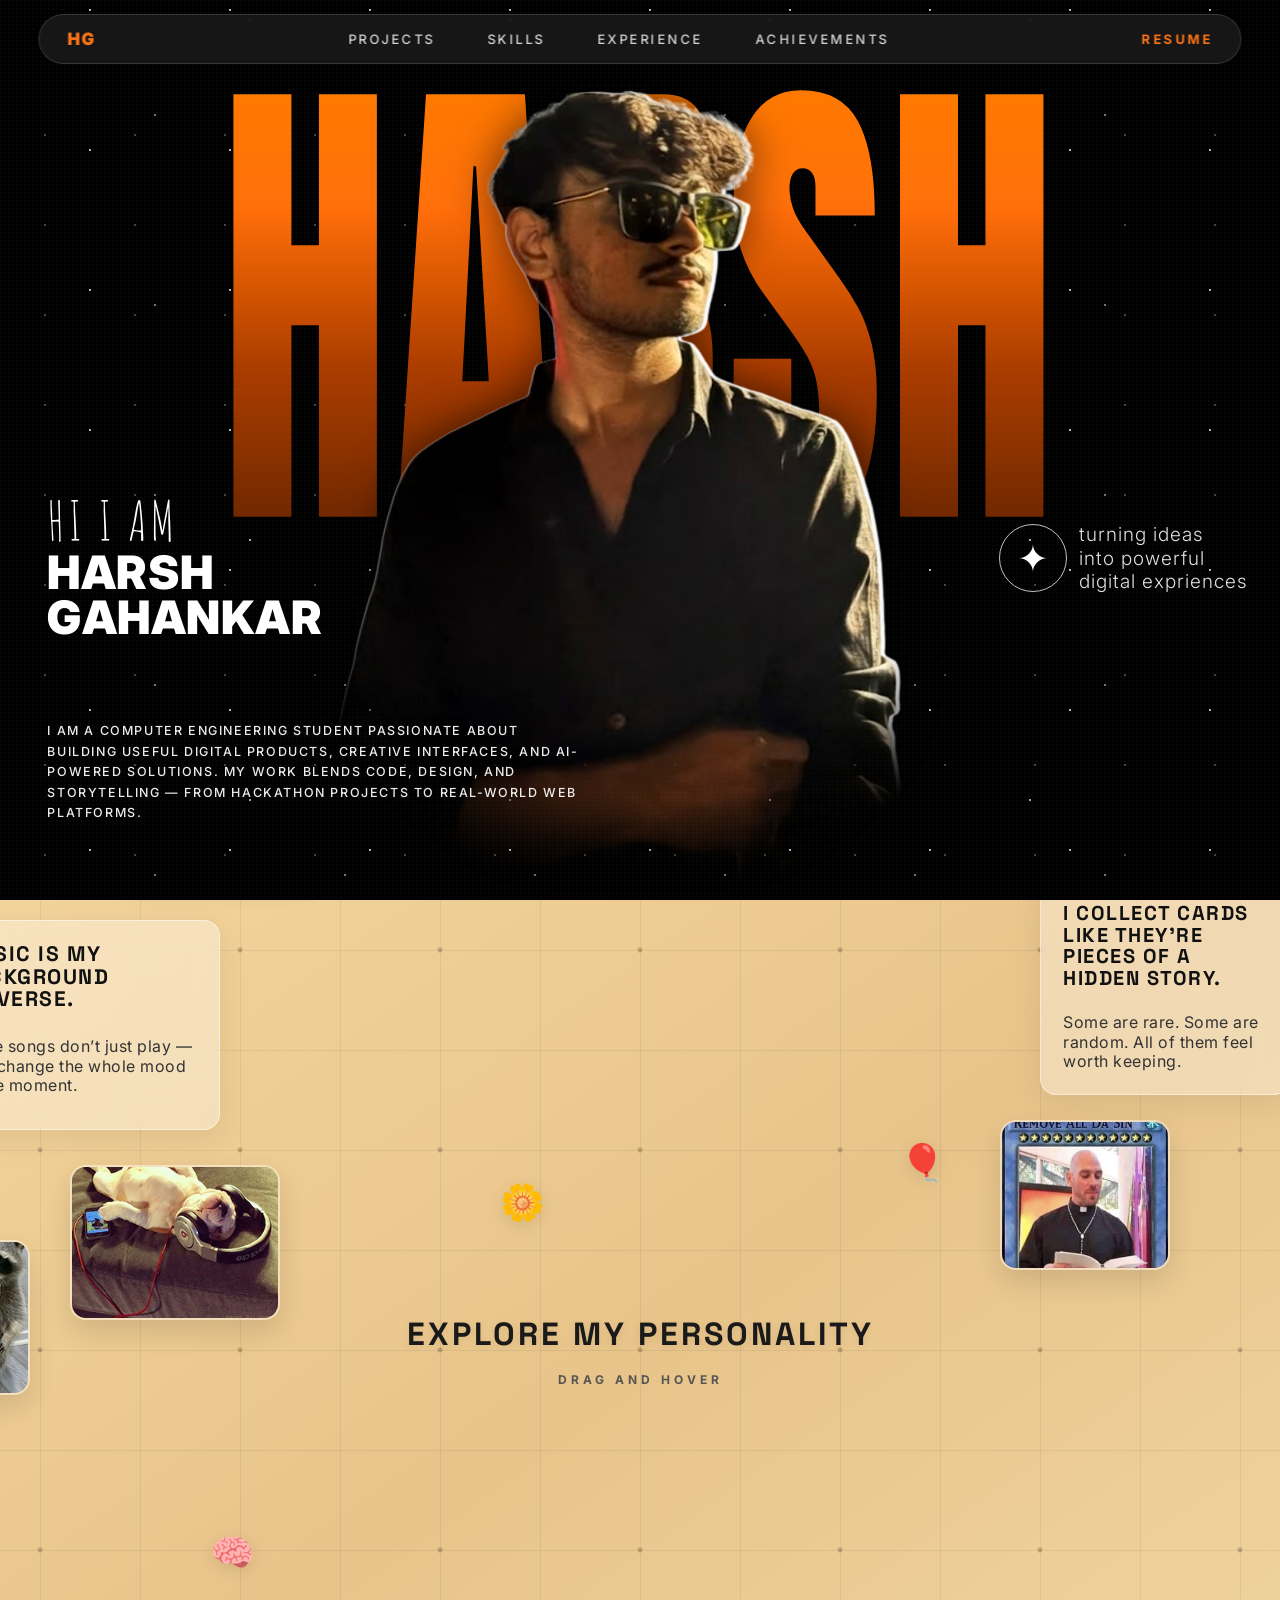
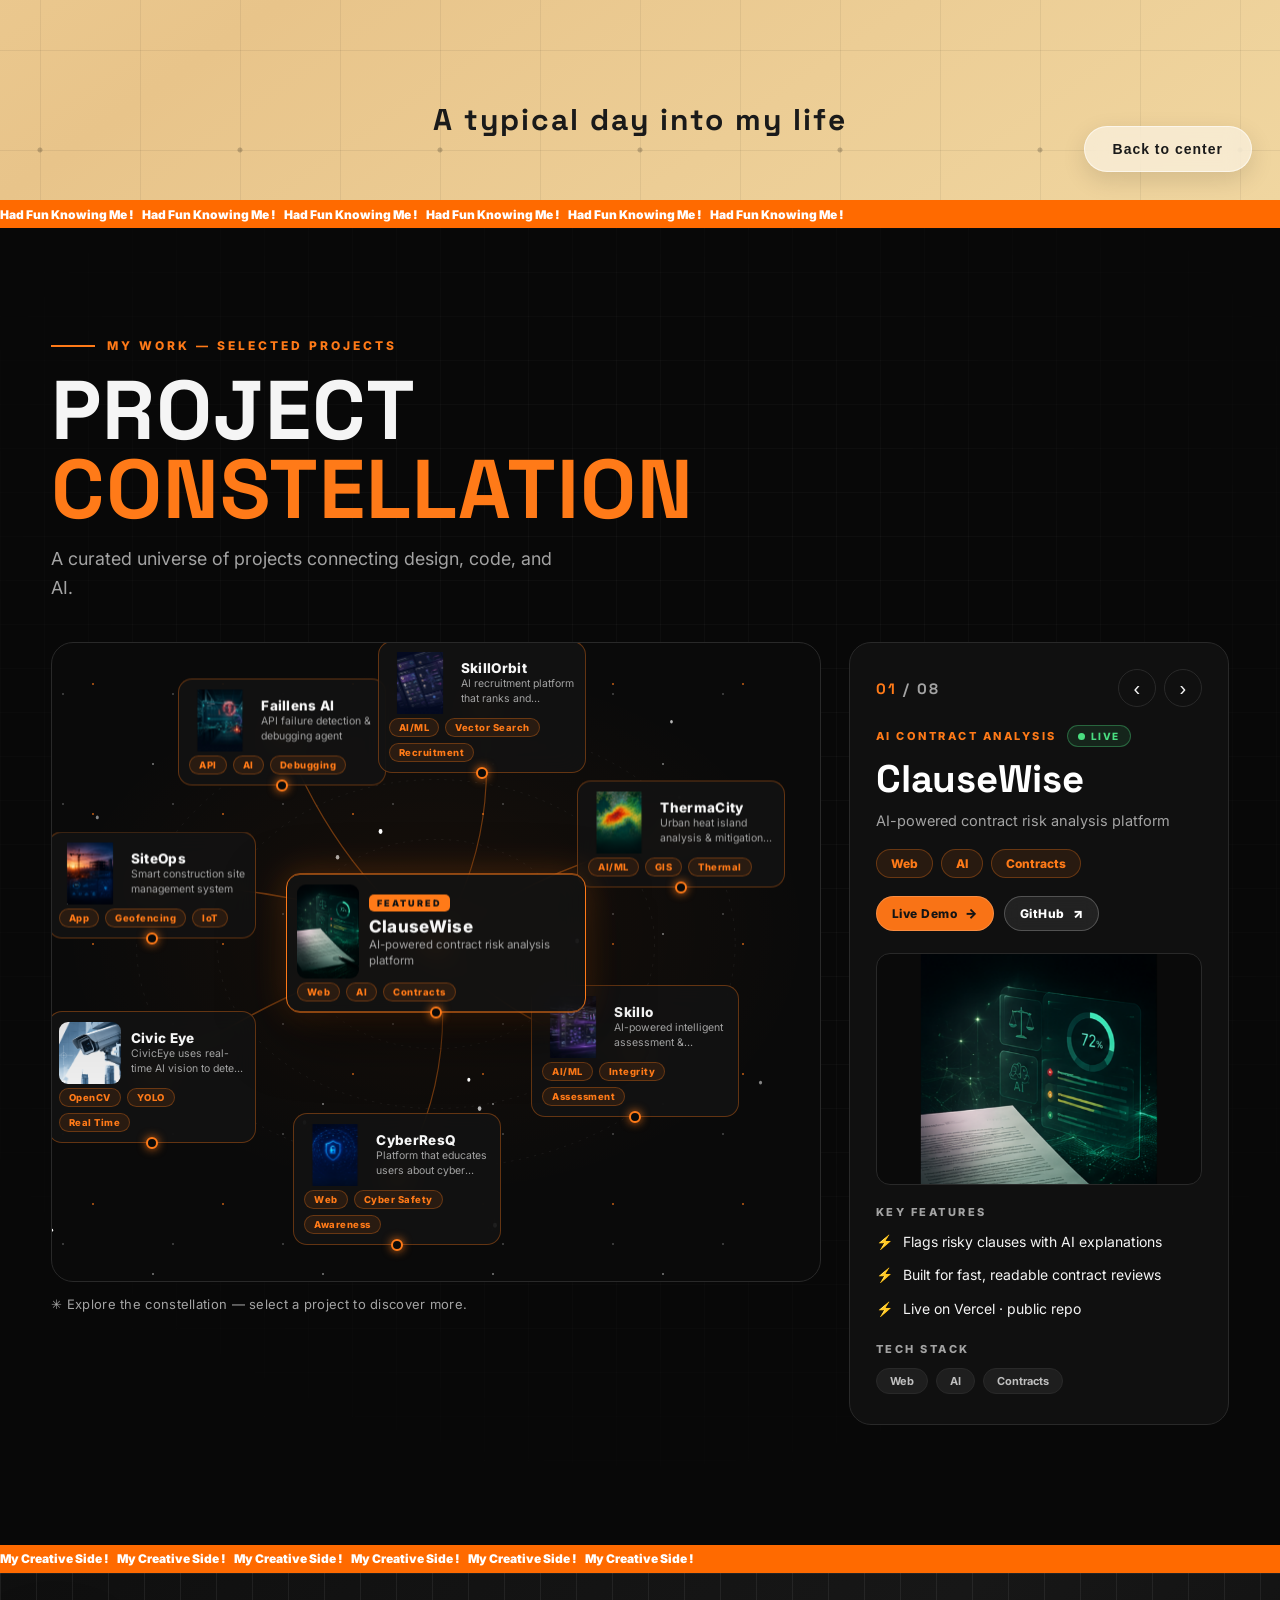
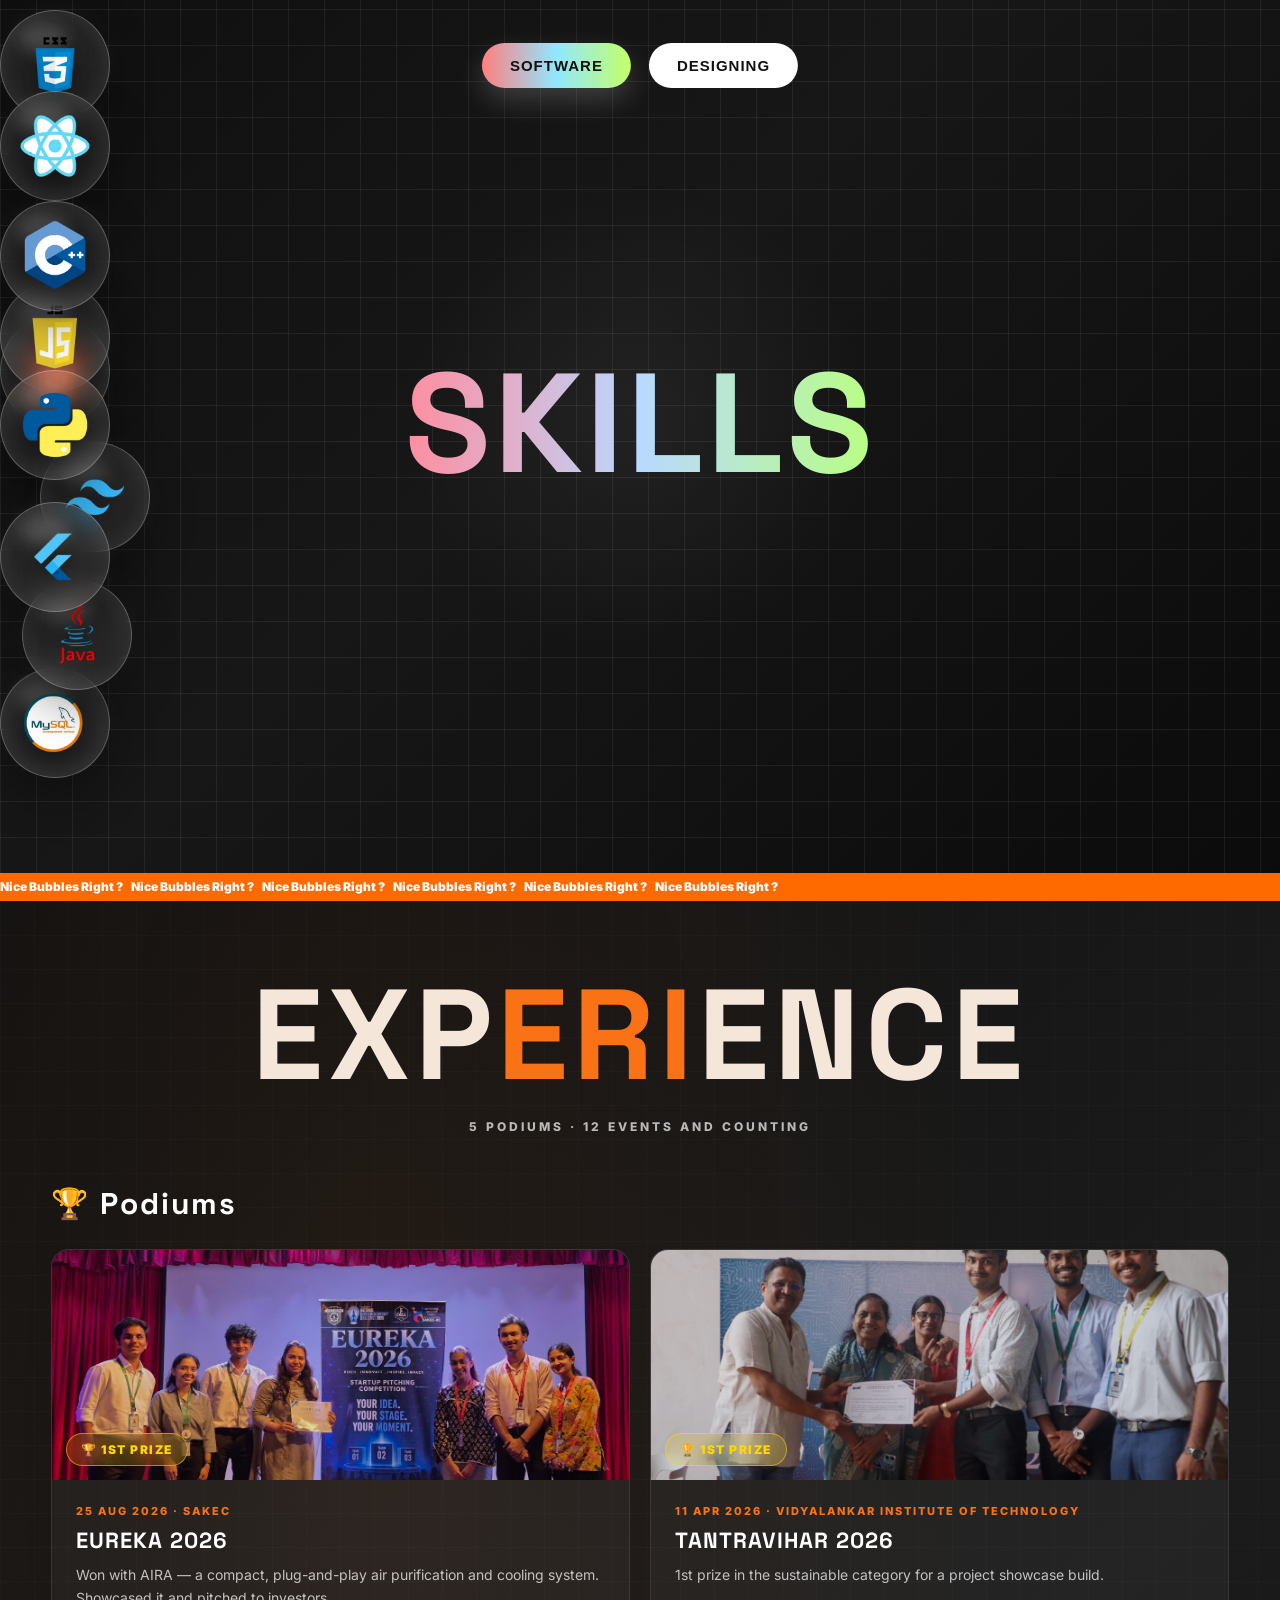
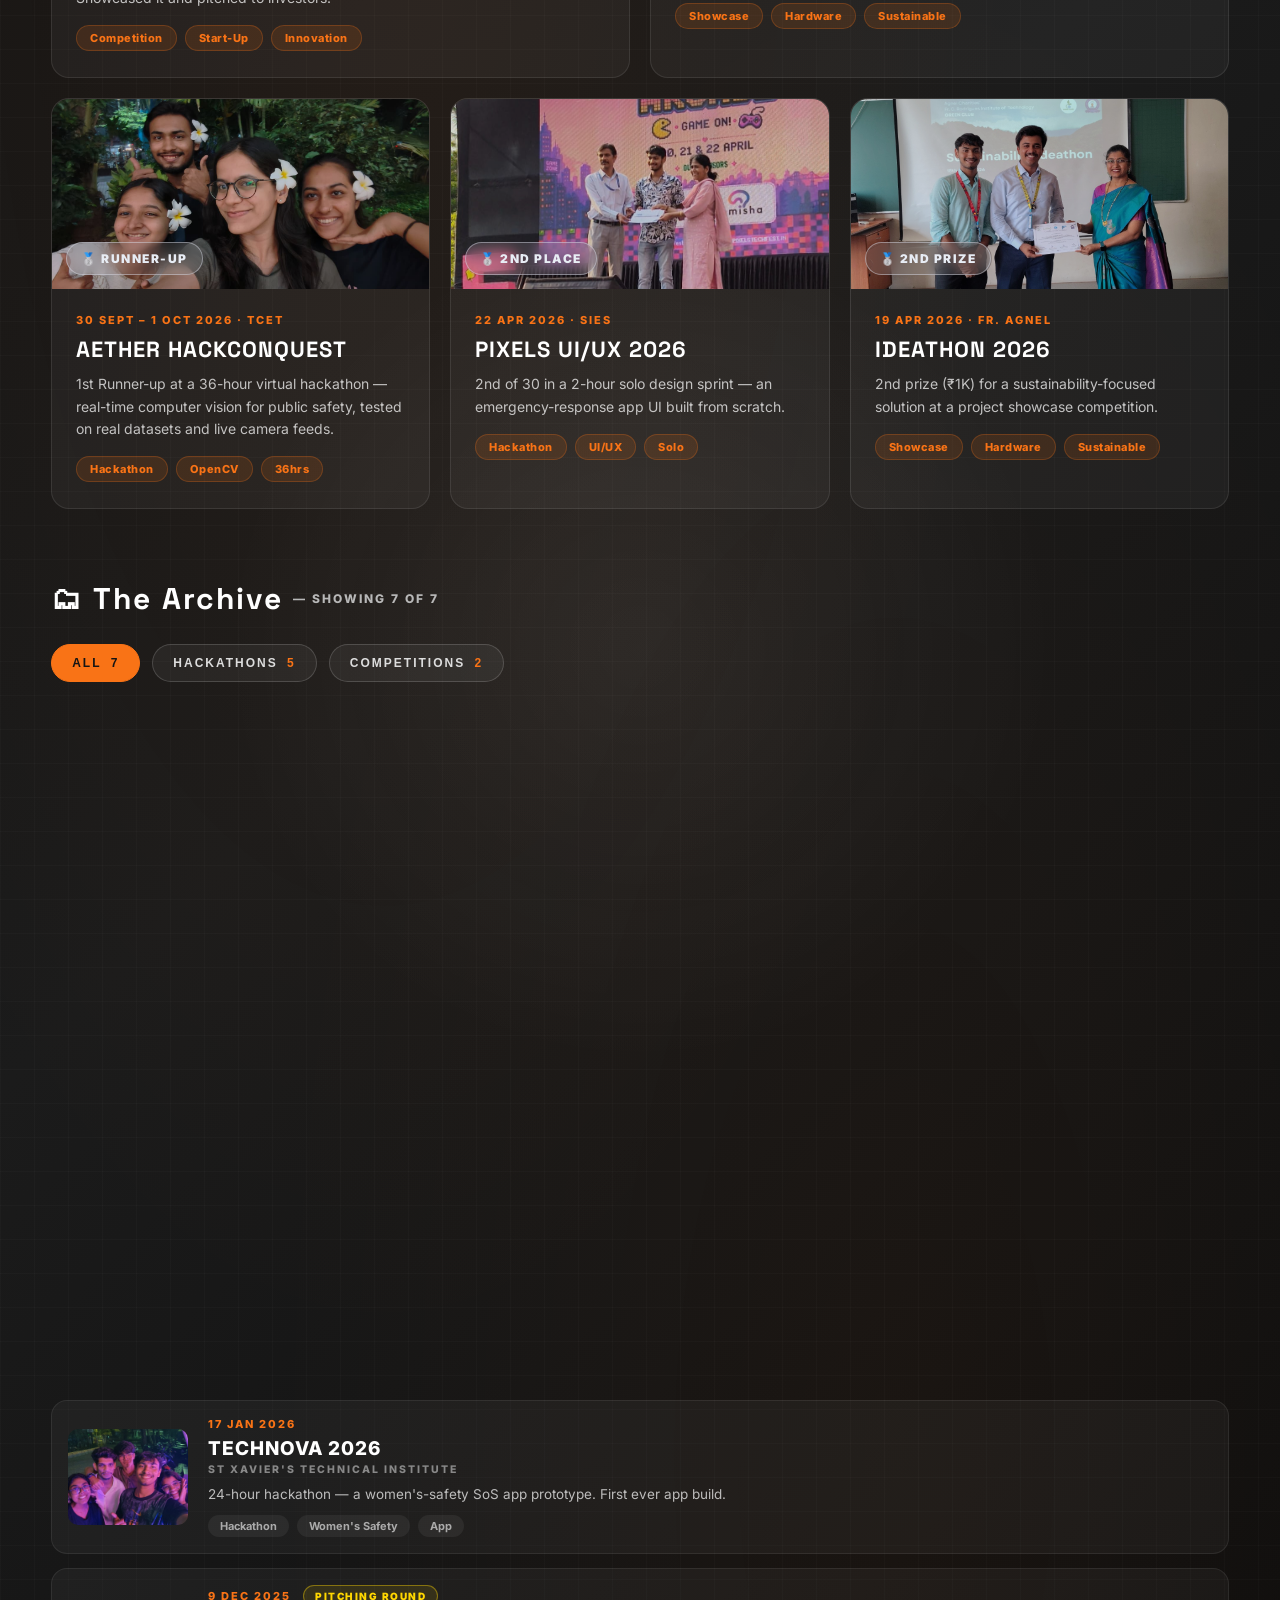
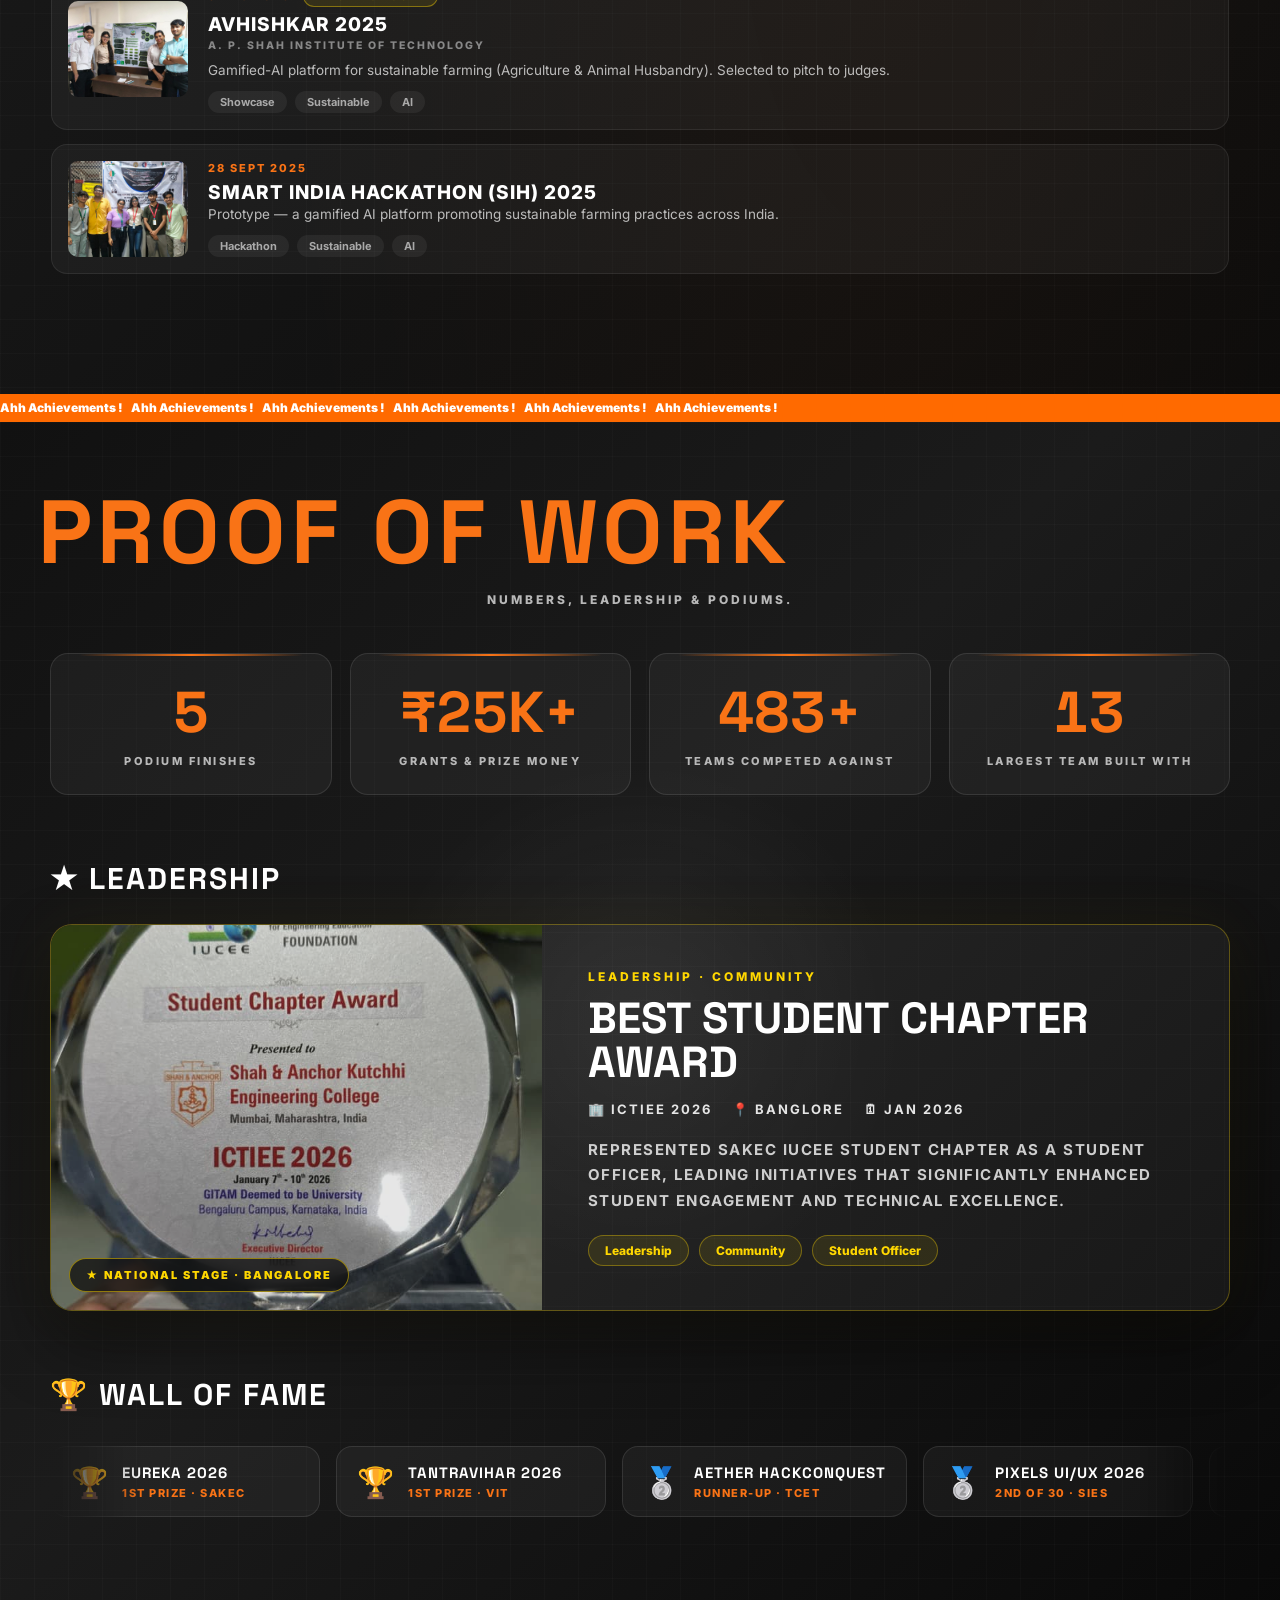
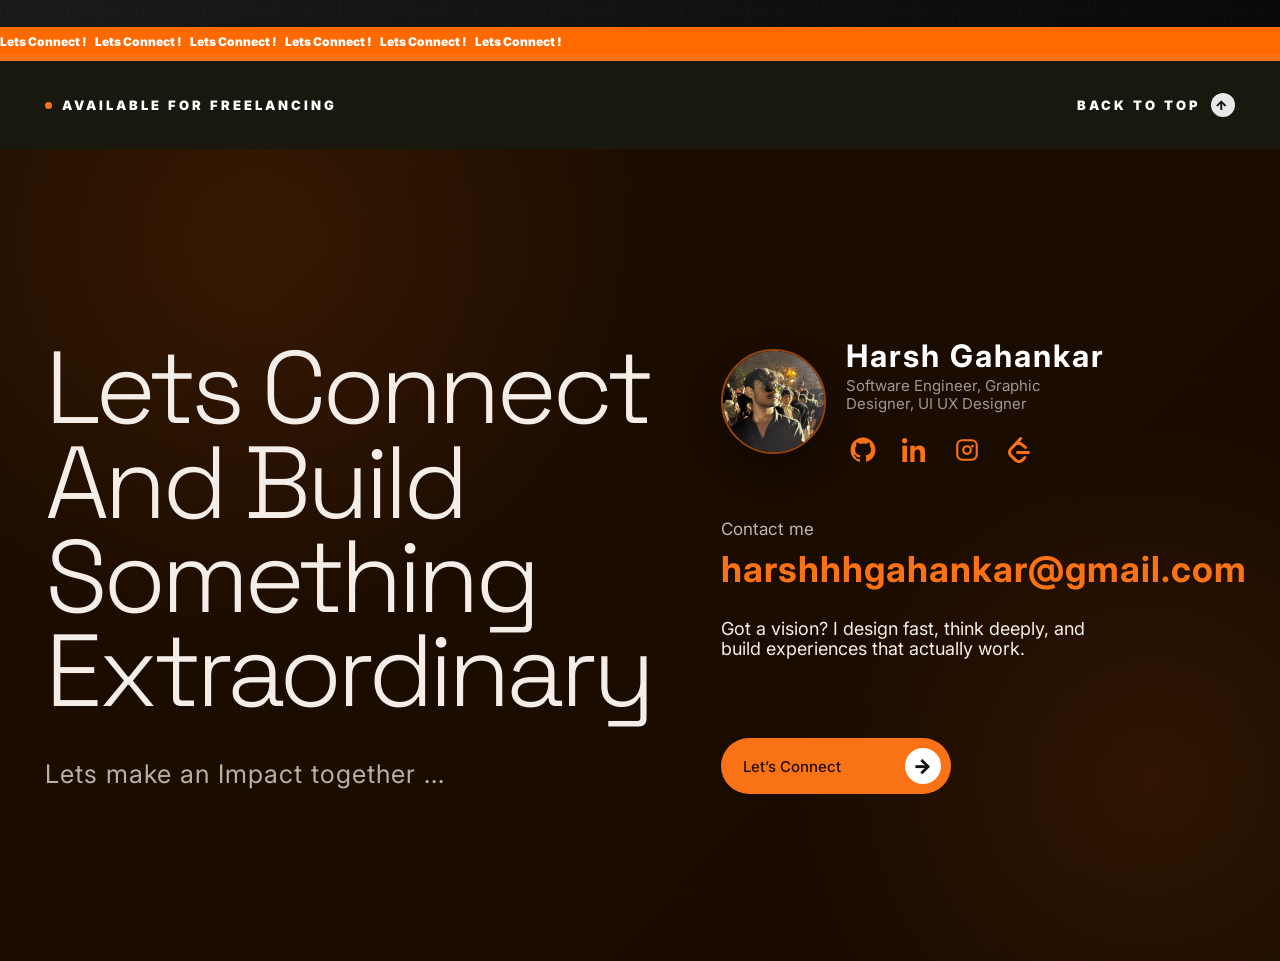
==== commit c6758007: "Show splash on every reload for 3s" ====
--- a/index.html
+++ b/index.html
@@ -57,11 +57,6 @@
         SOLUTIONS. MY WORK BLENDS CODE, DESIGN, AND STORYTELLING —
         FROM HACKATHON PROJECTS TO REAL-WORLD WEB PLATFORMS.
       </p>
-      <p class="hero-desc hero-desc-2">
-        I ENJOY FRONTEND DEVELOPMENT, AI TOOLS, GFX/VFX, HACKATHONS,
-        AND SOLVING PROBLEMS THROUGH CLEAN, SIMPLE, AND IMPACTFUL
-        EXPERIENCES.
-      </p>
     </div>
 
     <div class="hero-right">
--- a/style.css
+++ b/style.css
@@ -5859,7 +5859,7 @@
   background: var(--orange);
   transform: scaleX(0);
   transform-origin: left center;
-  animation: splashBar 1.1s cubic-bezier(0.22, 1, 0.36, 1) 0.15s forwards;
+  animation: splashBar 2.5s cubic-bezier(0.22, 1, 0.36, 1) 0.15s forwards;
 }
 
 @keyframes splashBar {
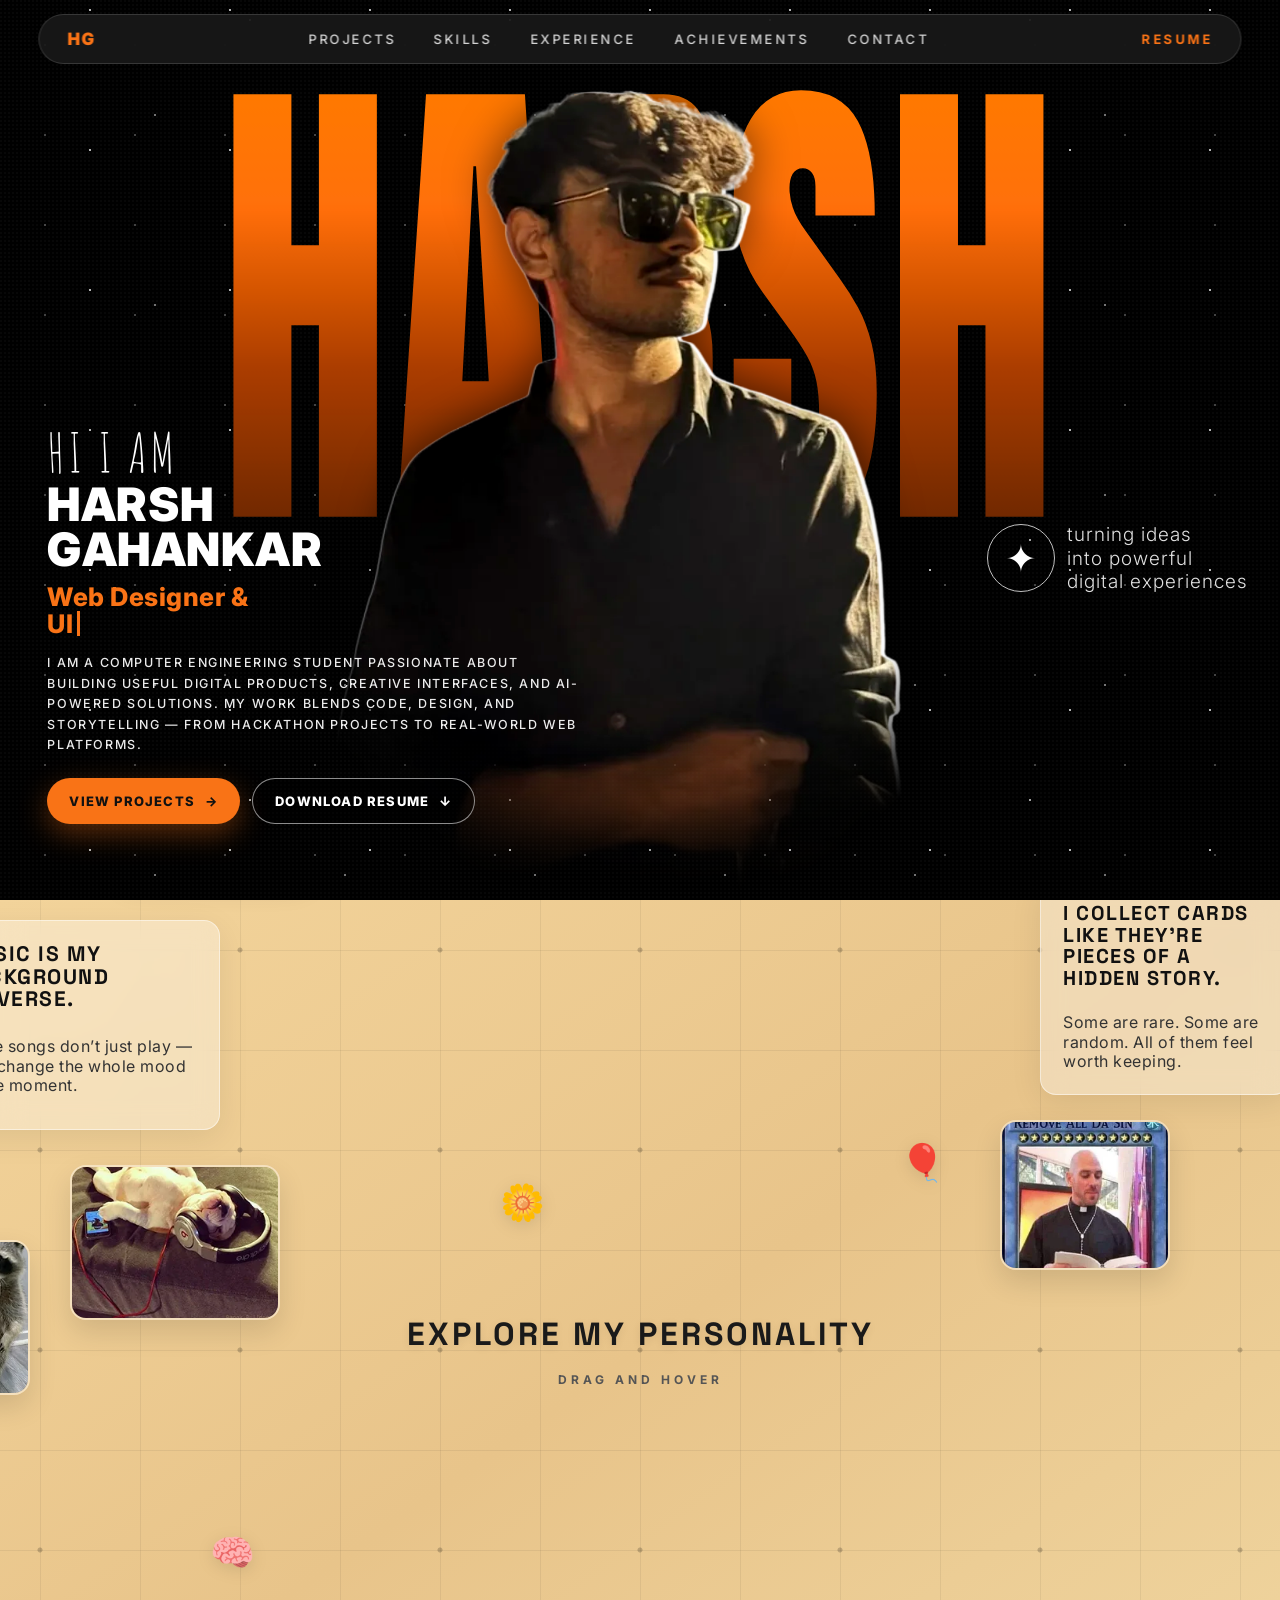
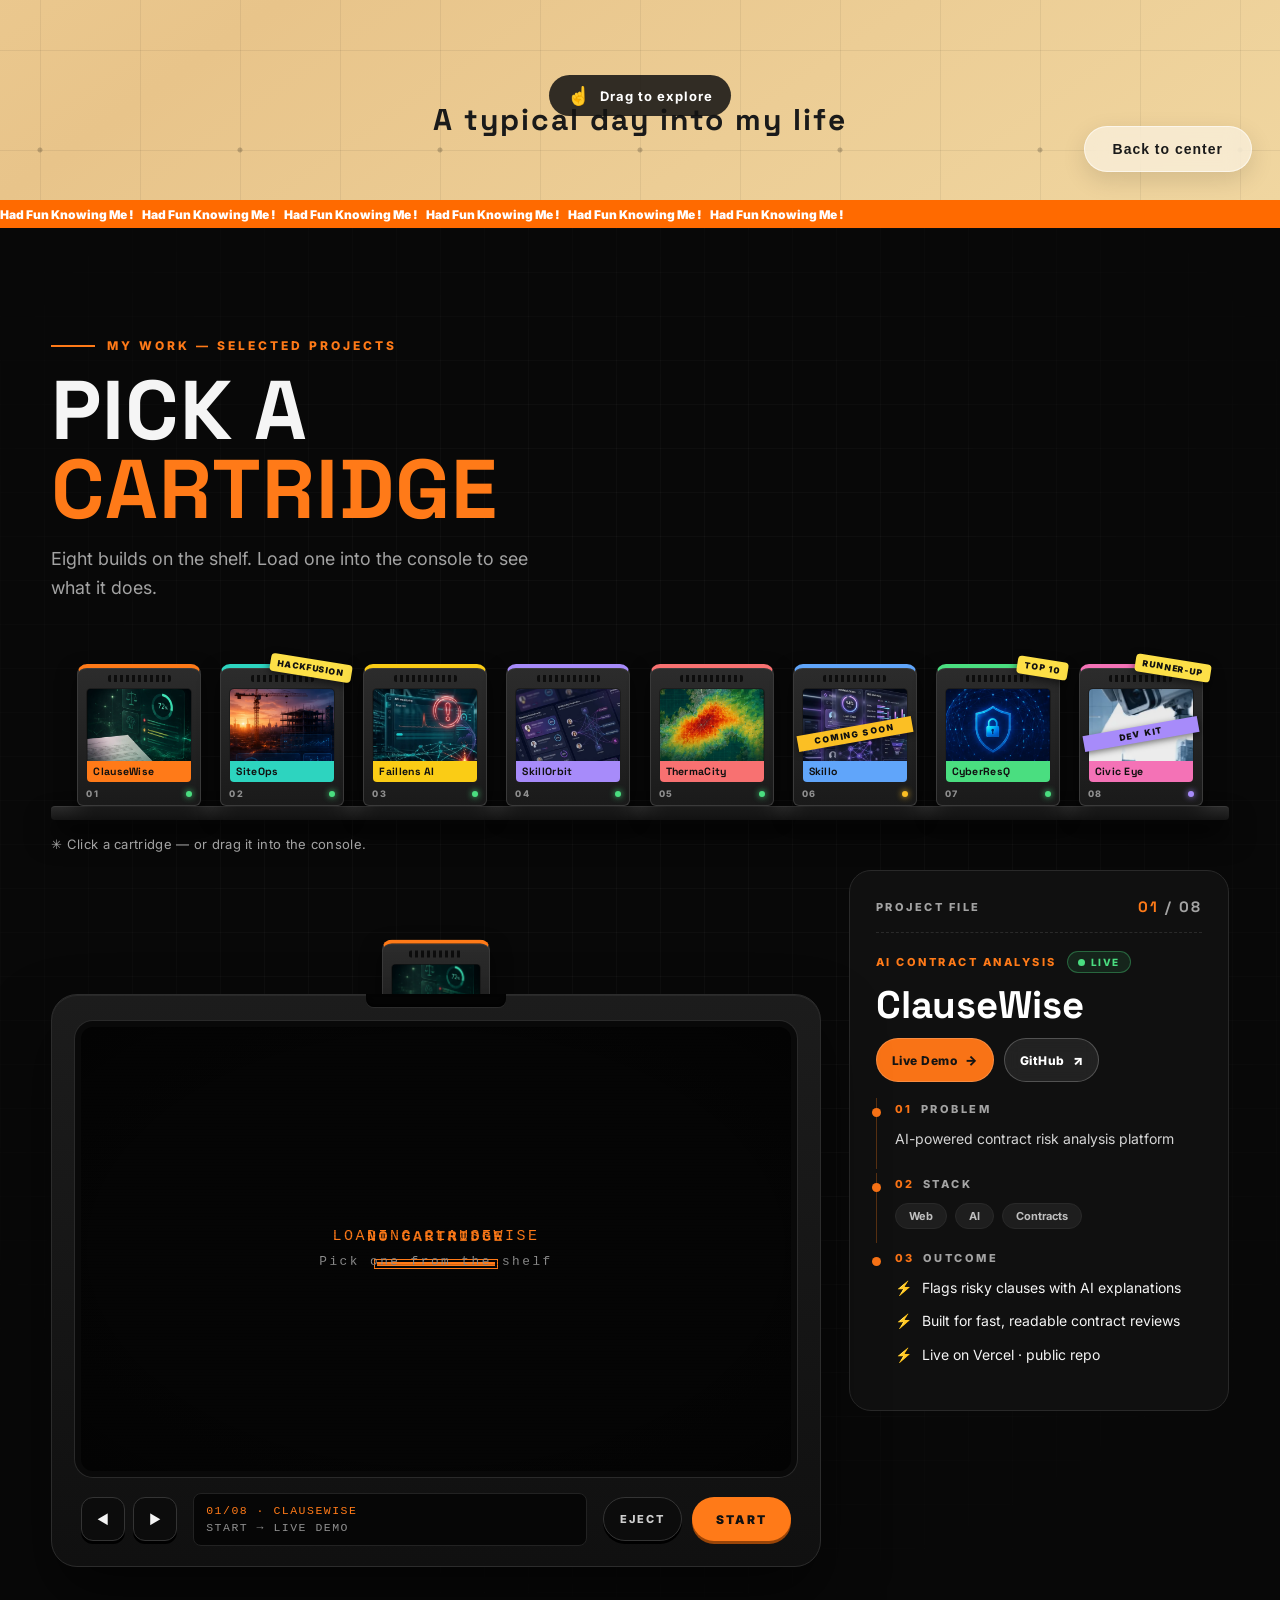
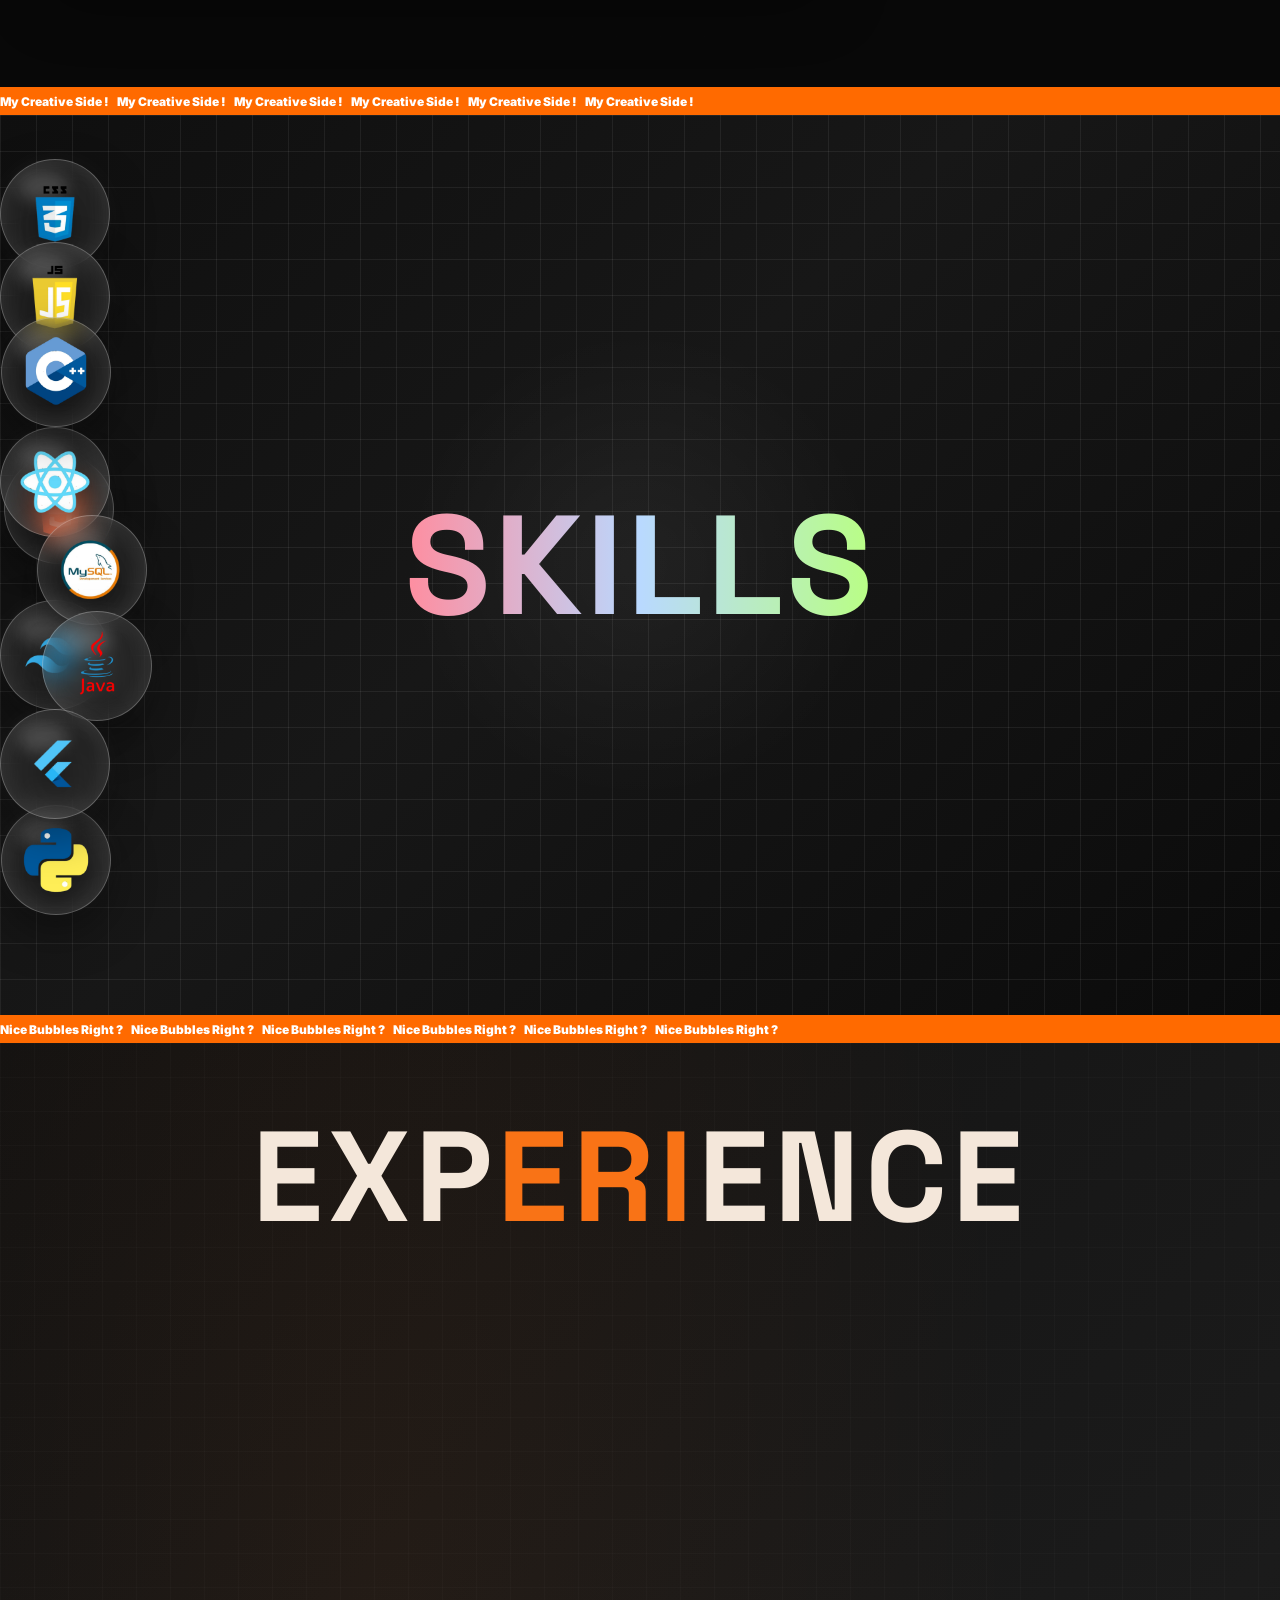
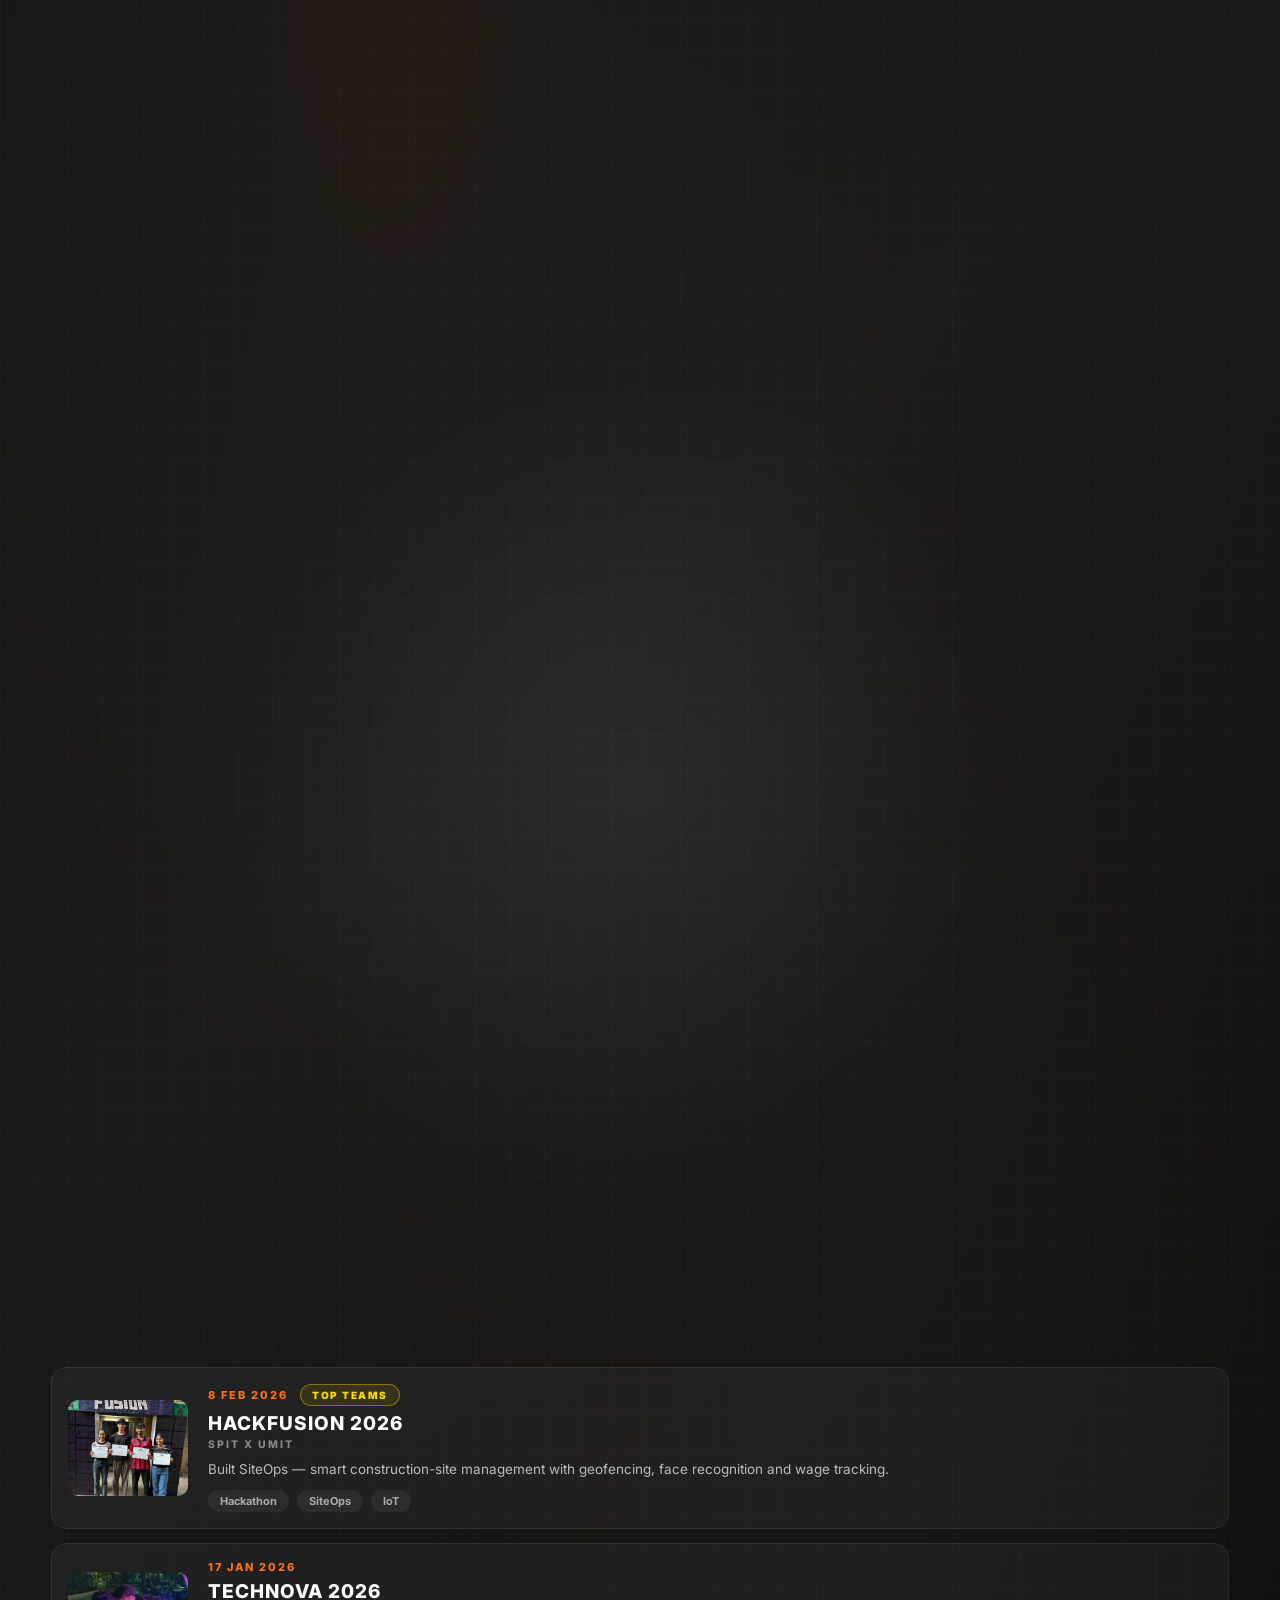
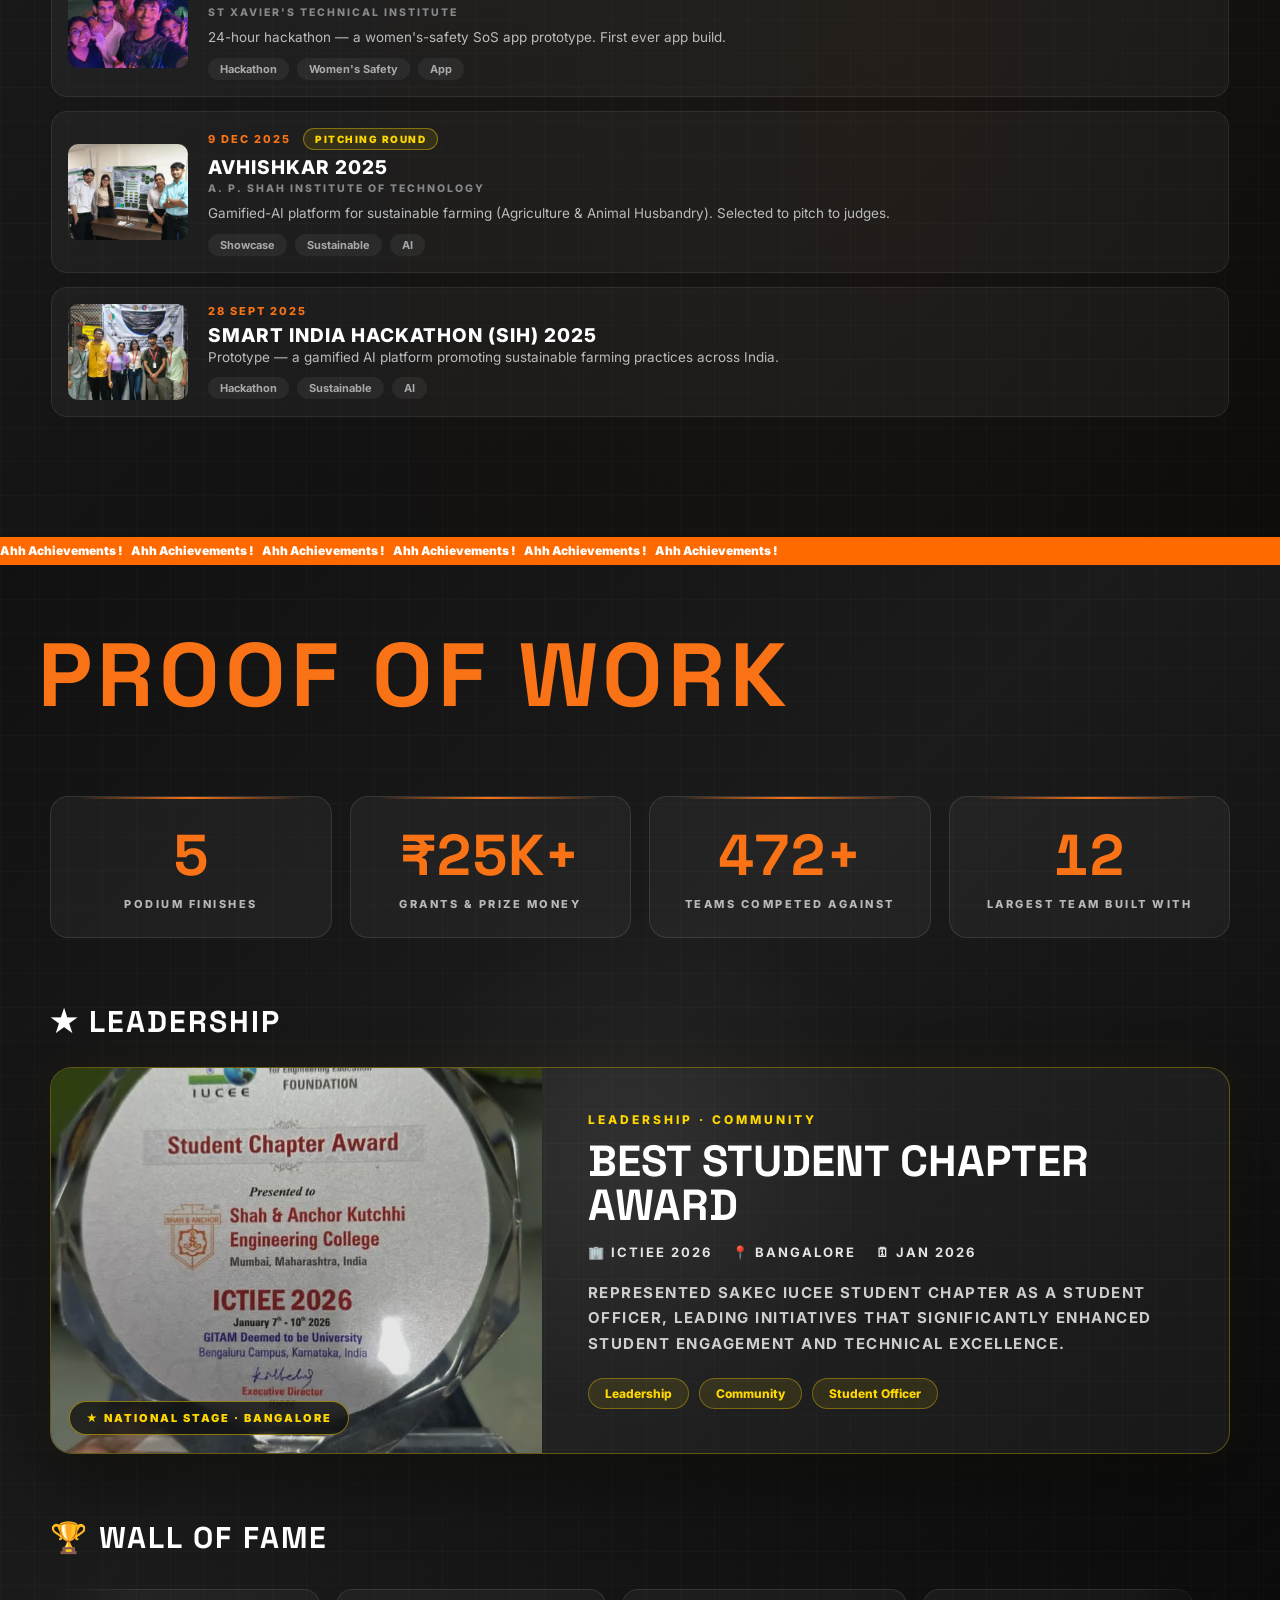
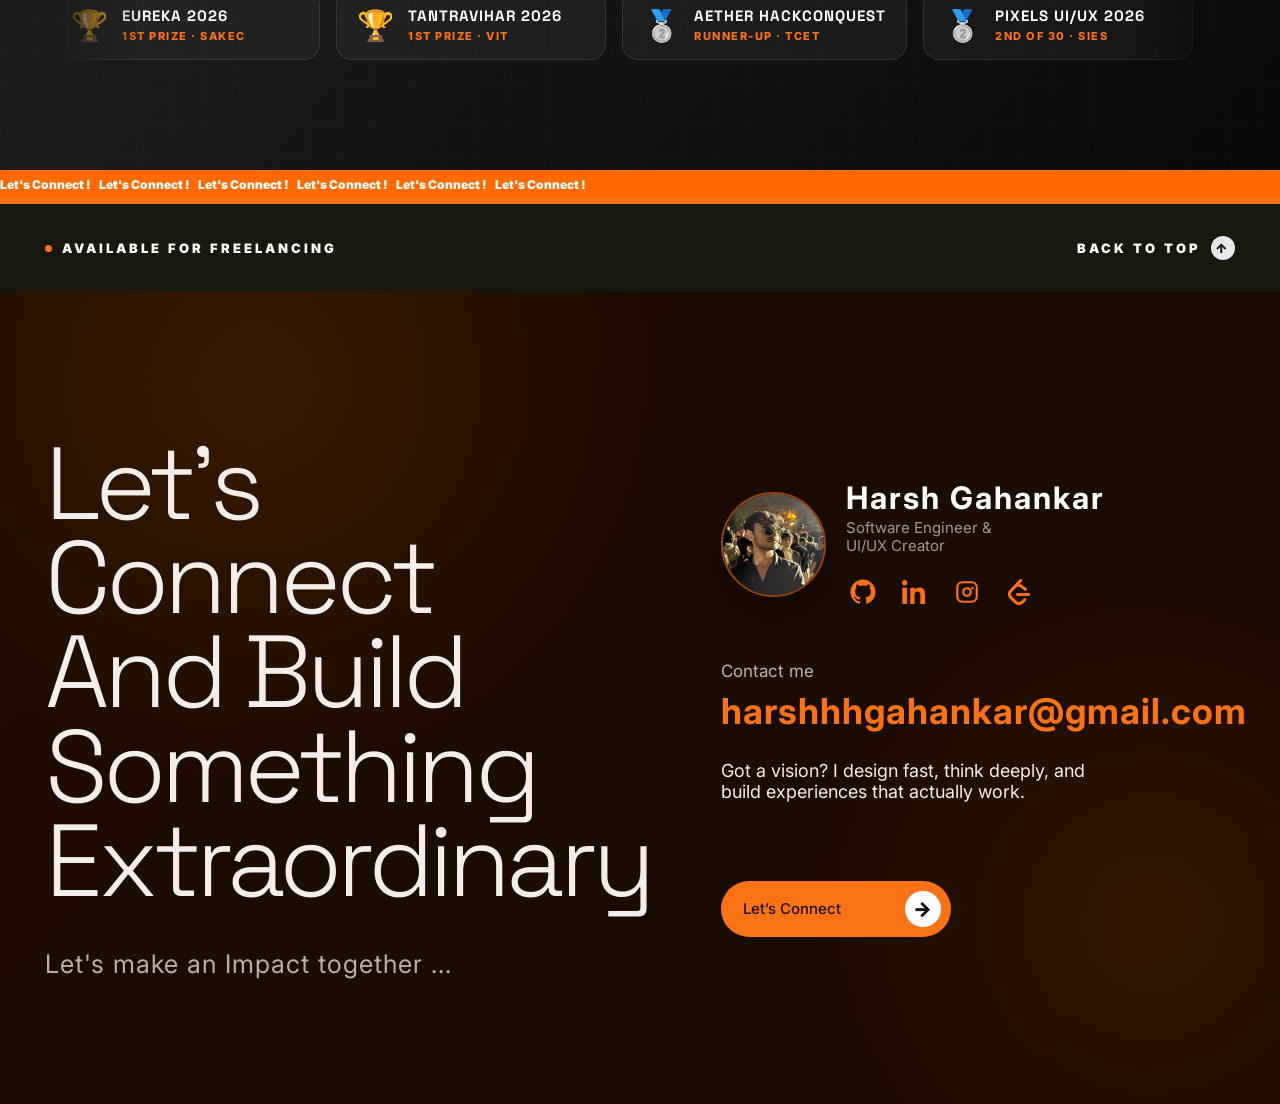
==== commit 0d2a3dbd: "Add portfolio site" ====
--- a/index.html
+++ b/index.html
@@ -5,8 +5,15 @@
   <meta charset="UTF-8" />
   <meta name="viewport" content="width=device-width, initial-scale=1.0" />
   <title>Harsh Gahankar | Portfolio</title>
+  <meta name="description" content="Harsh Gahankar — Computer Engineering student, web designer and UI/UX creator. 5 hackathon podiums, Top 10 of 500+ teams, projects across web, AI and design." />
+  <meta property="og:type" content="website" />
+  <meta property="og:title" content="Harsh Gahankar | Portfolio" />
+  <meta property="og:description" content="Web designer & UI/UX creator — projects, hackathon podiums and proof of work." />
+  <meta property="og:image" content="assets/myself.webp" />
+  <meta name="twitter:card" content="summary_large_image" />
+  <meta name="theme-color" content="#0b0b0f" />
   <link rel="stylesheet" href="style.css" />
-  <link rel="icon" type="image/png" href="assets/HG%20logo.png">
+  <link rel="icon" type="image/png" href="assets/favicon.png">
   <noscript><style>.splash { display: none !important; }</style></noscript>
 </head>
 
@@ -26,30 +33,47 @@
   <header class="navbar">
     <a href="#home" class="nav-logo">HG</a>
 
-    <nav>
+    <nav class="nav-links" aria-label="Main">
       <a href="#projects">PROJECTS</a>
       <a href="#skills">SKILLS</a>
       <a href="#experience">EXPERIENCE</a>
       <a href="#milestones">ACHIEVEMENTS</a>
+      <a href="#contact">CONTACT</a>
     </nav>
 
-    <a href="assets/Resume 2026(links).pdf" download class="nav-resume">RESUME</a>
+    <a href="assets/Harsh-Gahankar-Resume.pdf" download class="nav-resume">RESUME</a>
+
+    <button class="nav-toggle" id="navToggle" type="button" aria-label="Open menu" aria-expanded="false" aria-controls="mobileMenu">
+      <span></span><span></span>
+    </button>
   </header>
+
+  <!-- MOBILE MENU -->
+  <div class="mobile-menu" id="mobileMenu" hidden>
+    <nav class="mobile-menu-links" aria-label="Mobile">
+      <a href="#projects"><i>01</i>PROJECTS</a>
+      <a href="#skills"><i>02</i>SKILLS</a>
+      <a href="#experience"><i>03</i>EXPERIENCE</a>
+      <a href="#milestones"><i>04</i>ACHIEVEMENTS</a>
+      <a href="#contact"><i>05</i>CONTACT</a>
+    </nav>
+    <a href="assets/Harsh-Gahankar-Resume.pdf" download class="mobile-menu-resume">DOWNLOAD RESUME ↓</a>
+  </div>
 
   <!-- HERO SECTION -->
   <section class="hero section-dark" id="home">
     <div class="stars"></div>
     <div class="grain"></div>
 
-    <h1 class="hero-giant" aria-hidden="true">HARSH</h1>
+    <div class="hero-giant" aria-hidden="true">HARSH</div>
 
     <div class="hero-person-wrap">
-      <img src="assets/myself.png" class="hero-person" alt="Harsh Gahankar" />
+      <img src="assets/myself.webp" class="hero-person" alt="Harsh Gahankar" />
     </div>
 
     <div class="hero-left">
       <p class="hero-hi">HI I AM</p>
-      <h2 class="hero-name">HARSH<br />GAHANKAR</h2>
+      <h1 class="hero-name">HARSH<br />GAHANKAR</h1>
       <p class="hero-role">Web Designer &<br />UIUX Creator</p>
       <p class="hero-desc">
         I AM A COMPUTER ENGINEERING STUDENT PASSIONATE ABOUT BUILDING
@@ -57,11 +81,15 @@
         SOLUTIONS. MY WORK BLENDS CODE, DESIGN, AND STORYTELLING —
         FROM HACKATHON PROJECTS TO REAL-WORLD WEB PLATFORMS.
       </p>
+      <div class="hero-cta">
+        <a href="#projects" class="hero-btn hero-btn-main">View Projects <span>→</span></a>
+        <a href="assets/Harsh-Gahankar-Resume.pdf" download class="hero-btn hero-btn-ghost">Download Resume <span>↓</span></a>
+      </div>
     </div>
 
     <div class="hero-right">
       <span class="hero-sparkle">✦</span>
-      <p>turning ideas<br />into powerful<br />digital expriences</p>
+      <p>turning ideas<br />into powerful<br />digital experiences</p>
     </div>
   </section>
 
@@ -74,7 +102,7 @@
 
       <!-- CENTER TEXT -->
       <div class="personality-main-center">
-        <h1>EXPLORE MY PERSONALITY</h1>
+        <h2>EXPLORE MY PERSONALITY</h2>
         <p>DRAG AND HOVER</p>
       </div>
 
@@ -93,7 +121,7 @@
           </p>
         </div>
 
-        <img src="assets/football.png" class="hobby-img football-img" alt="Football" />
+        <img loading="lazy" src="assets/football.webp" class="hobby-img football-img" alt="Football" />
 
         <!-- Skating -->
         <div class="hobby-purple-card skating-card">
@@ -103,7 +131,7 @@
           </p>
         </div>
 
-        <img src="assets/skating.png" class="hobby-img skating-img" alt="Skating" />
+        <img loading="lazy" src="assets/skating.webp" class="hobby-img skating-img" alt="Skating" />
 
         <!-- Editing -->
         <div class="hobby-purple-card editing-card">
@@ -113,7 +141,7 @@
           </p>
         </div>
 
-        <img src="assets/editing.png" class="hobby-img editing-img" alt="Editing" />
+        <img loading="lazy" src="assets/editing.webp" class="hobby-img editing-img" alt="Editing" />
 
         <!-- Sketching -->
         <div class="hobby-purple-card sketching-card">
@@ -123,7 +151,7 @@
           </p>
         </div>
 
-        <img src="assets/sketching.png" class="hobby-img sketching-img" alt="Sketching" />
+        <img loading="lazy" src="assets/sketching.webp" class="hobby-img sketching-img" alt="Sketching" />
 
         <!-- Music -->
         <div class="hobby-purple-card music-card">
@@ -133,7 +161,7 @@
           </p>
         </div>
 
-        <img src="assets/music.png" class="hobby-img music-img" alt="Music" />
+        <img loading="lazy" src="assets/music.webp" class="hobby-img music-img" alt="Music" />
 
       </div>
 
@@ -153,7 +181,7 @@
           </p>
         </div>
 
-        <img src="assets/animal.png" class="fun-img animal-img" alt="Animal" />
+        <img loading="lazy" src="assets/animal.webp" class="fun-img animal-img" alt="Animal" />
 
         <!-- Rubik -->
         <div class="fun-card rubik-card">
@@ -163,7 +191,7 @@
           </p>
         </div>
 
-        <img src="assets/rubics.png" class="fun-img rubik-img" alt="Rubik cube" />
+        <img loading="lazy" src="assets/rubics.webp" class="fun-img rubik-img" alt="Rubik cube" />
 
         <!-- Cards -->
         <div class="fun-card cards-card">
@@ -173,7 +201,7 @@
           </p>
         </div>
 
-        <img src="assets/cards.png" class="fun-img cards-img" alt="Cards" />
+        <img loading="lazy" src="assets/cards.webp" class="fun-img cards-img" alt="Cards" />
 
         <!-- Moon -->
         <div class="fun-card moon-card">
@@ -183,7 +211,7 @@
           </p>
         </div>
 
-        <img src="assets/moon.png" class="fun-img moon-img" alt="Moon" />
+        <img loading="lazy" src="assets/moon.webp" class="fun-img moon-img" alt="Moon" />
 
         <!-- Misal -->
         <div class="fun-card misal-card">
@@ -193,7 +221,7 @@
           </p>
         </div>
 
-        <img src="assets/misal.png" class="fun-img misal-img" alt="Misal" />
+        <img loading="lazy" src="assets/misal.webp" class="fun-img misal-img" alt="Misal" />
 
       </div>
 
@@ -203,27 +231,27 @@
         <h2 class="routine-title-new">A typical day into my life</h2>
 
         <div class="routine-new-card routine-new-one">
-          <img src="assets/wakeup.jpg" alt="wake up">
+          <img loading="lazy" src="assets/wakeup.webp" alt="wake up">
           <p>wake up</p>
         </div>
 
         <div class="routine-new-card routine-new-two">
-          <img src="assets/coding.jpg" alt="coding">
+          <img loading="lazy" src="assets/coding.webp" alt="coding">
           <p>coding</p>
         </div>
 
         <div class="routine-new-card routine-new-three">
-          <img src="assets/gaming.jpg" alt="gaming">
+          <img loading="lazy" src="assets/gaming.webp" alt="gaming">
           <p>gaming</p>
         </div>
 
         <div class="routine-new-card routine-new-four">
-          <img src="assets/workout.jpg" alt="workout">
+          <img loading="lazy" src="assets/workout.webp" alt="workout">
           <p>workout</p>
         </div>
 
         <div class="routine-new-card routine-new-five">
-          <img src="assets/repeat.jpg" alt="repeat">
+          <img loading="lazy" src="assets/repeat.webp" alt="repeat">
           <p>repeat</p>
         </div>
 
@@ -238,6 +266,13 @@
 
     </div>
 
+    <div class="drag-hint" id="dragHint" aria-hidden="true">
+      <span class="drag-hint-hand">☝</span>
+      <span>Drag to explore</span>
+    </div>
+
+    <div class="personality-mobile" id="personalityMobile"></div>
+
     <button class="personality-reset" id="resetBtn">Back to center</button>
 
   </section>
@@ -251,40 +286,76 @@
     </div>
   </div>
 
-  <!-- PROJECTS SECTION — CONSTELLATION -->
-  <section class="constellation-section" id="projects">
-    <div class="const-grid-bg" aria-hidden="true"></div>
-
-    <header class="const-header">
-      <p class="const-eyebrow"><span></span>MY WORK — SELECTED PROJECTS</p>
-      <h2 class="const-title">PROJECT<br /><em>CONSTELLATION</em></h2>
-      <p class="const-sub">A curated universe of projects connecting design, code, and AI.</p>
+  <!-- PROJECTS SECTION — CARTRIDGE CONSOLE -->
+  <section class="cart-section" id="projects">
+    <div class="cart-grid-bg" aria-hidden="true"></div>
+
+    <header class="cart-header">
+      <p class="cart-eyebrow"><span></span>MY WORK — SELECTED PROJECTS</p>
+      <h2 class="cart-title">PICK A<br /><em>CARTRIDGE</em></h2>
+      <p class="cart-sub">Eight builds on the shelf. Load one into the console to see what it does.</p>
     </header>
 
-    <div class="const-layout">
-      <div class="const-canvas-wrap">
-        <div class="const-canvas" id="constCanvas">
-          <div class="const-stars" aria-hidden="true"></div>
-          <div class="const-world" id="constWorld">
-            <svg class="const-svg" id="constSvg" viewBox="0 0 1000 640" preserveAspectRatio="none" aria-hidden="true"></svg>
-            <div class="const-nodes" id="constNodes"></div>
+    <div class="cart-shelf-wrap">
+      <div class="cart-shelf" id="cartShelf" role="group" aria-label="Project cartridges"></div>
+      <div class="cart-plank" aria-hidden="true"></div>
+      <p class="cart-hint">
+        <span class="cart-hint-desk">✳ Click a cartridge — or drag it into the console.</span>
+        <span class="cart-hint-touch">✳ Tap a cartridge to load it.</span>
+      </p>
+    </div>
+
+    <div class="cart-layout">
+      <div class="cart-console" id="cartConsole">
+        <div class="cart-dock" id="cartDock" aria-hidden="true">
+          <div class="cart-dock-cart" id="cartDockCart"></div>
+        </div>
+
+        <div class="cart-body">
+          <div class="cart-slot" aria-hidden="true"></div>
+
+          <div class="cart-screen" id="cartScreen" data-state="idle">
+            <div class="cart-play">
+              <img class="cart-play-bg" id="cartScreenBg" alt="" aria-hidden="true" />
+              <div class="cart-art"><img id="cartScreenImg" alt="" /></div>
+              <div class="cart-play-txt">
+                <span id="cartHudStatus"></span>
+                <p class="cart-play-name" id="cartHudName"></p>
+                <p class="cart-play-desc" id="cartHudDesc"></p>
+                <a class="cart-press" id="cartPress" target="_blank" rel="noopener noreferrer">▶ PRESS START</a>
+              </div>
+            </div>
+            <div class="cart-boot" aria-hidden="true">
+              <p id="cartBootName">LOADING</p>
+              <div class="cart-boot-bar"><span></span></div>
+            </div>
+            <div class="cart-idle" aria-hidden="true">
+              <p><b>NO CARTRIDGE</b></p>
+              <p>Pick one from the shelf</p>
+            </div>
+            <div class="cart-scan" aria-hidden="true"></div>
           </div>
-        </div>
-        <div class="const-canvas-foot">
-          <p class="const-hint">✳ Explore the constellation — select a project to discover more.</p>
-          <button class="const-reset" id="constReset" type="button" hidden>Reset view</button>
-        </div>
-      </div>
-
-      <aside class="const-panel" aria-label="Selected project details">
-        <div class="const-panel-top">
-          <span class="const-count" id="constCount">01 / 08</span>
-          <div class="const-nav">
-            <button id="constPrev" type="button" aria-label="Previous project">‹</button>
-            <button id="constNext" type="button" aria-label="Next project">›</button>
+
+          <div class="cart-deck">
+            <div class="cart-dpad">
+              <button id="cartPrev" type="button" aria-label="Previous project">◀</button>
+              <button id="cartNext" type="button" aria-label="Next project">▶</button>
+            </div>
+            <p class="cart-readout" id="cartReadout"></p>
+            <div class="cart-actions">
+              <button class="cart-eject" id="cartEject" type="button">EJECT</button>
+              <a class="cart-start" id="cartStart" target="_blank" rel="noopener noreferrer" aria-disabled="true">START</a>
+            </div>
           </div>
         </div>
-        <div class="const-panel-body" id="constPanelBody" aria-live="polite"></div>
+      </div>
+
+      <aside class="cart-panel" aria-label="Loaded project details">
+        <div class="cart-panel-top">
+          <span class="cart-panel-tag">PROJECT FILE</span>
+          <span class="cart-count" id="cartCount"></span>
+        </div>
+        <div class="cart-panel-body" id="cartPanelBody" aria-live="polite"></div>
       </aside>
     </div>
   </section>
@@ -314,78 +385,78 @@
 
       <!-- SOFTWARE SKILLS -->
       <div class="skill-bubble-new software-skill bubble-html">
-        <img src="assets/html.png" alt="HTML">
+        <img loading="lazy" src="assets/html.webp" alt="HTML">
         <span>HTML</span>
       </div>
 
       <div class="skill-bubble-new software-skill bubble-css">
-        <img src="assets/css.png" alt="CSS">
+        <img loading="lazy" src="assets/css.webp" alt="CSS">
         <span>CSS</span>
       </div>
 
       <div class="skill-bubble-new software-skill bubble-js">
-        <img src="assets/javascript.png" alt="JavaScript">
+        <img loading="lazy" src="assets/javascript.webp" alt="JavaScript">
         <span>JavaScript</span>
       </div>
 
       <div class="skill-bubble-new software-skill bubble-react">
-        <img src="assets/react.png" alt="ReactJS">
+        <img loading="lazy" src="assets/react.webp" alt="ReactJS">
         <span>ReactJS</span>
       </div>
 
       <div class="skill-bubble-new software-skill bubble-tailwind">
-        <img src="assets/tailwind.png" alt="Tailwind CSS">
+        <img loading="lazy" src="assets/tailwind.webp" alt="Tailwind CSS">
         <span>Tailwind CSS</span>
       </div>
 
       <div class="skill-bubble-new software-skill bubble-sql">
-        <img src="assets/sql.png" alt="SQL">
+        <img loading="lazy" src="assets/sql.webp" alt="SQL">
         <span>SQL</span>
       </div>
 
       <div class="skill-bubble-new software-skill bubble-python">
-        <img src="assets/python.png" alt="Python">
+        <img loading="lazy" src="assets/python.webp" alt="Python">
         <span>Python</span>
       </div>
 
       <div class="skill-bubble-new software-skill bubble-java">
-        <img src="assets/java.png" alt="Java">
+        <img loading="lazy" src="assets/java.webp" alt="Java">
         <span>Java</span>
       </div>
 
       <div class="skill-bubble-new software-skill bubble-flutter">
-        <img src="assets/flutter.png" alt="Flutter">
+        <img loading="lazy" src="assets/flutter.webp" alt="Flutter">
         <span>Flutter</span>
       </div>
 
       <div class="skill-bubble-new software-skill bubble-cpp">
-        <img src="assets/cpp.png" alt="C/C++">
+        <img loading="lazy" src="assets/cpp.webp" alt="C/C++">
         <span>C / C++</span>
       </div>
 
       <!-- DESIGNING SKILLS -->
       <div class="skill-bubble-new design-skill bubble-figma">
-        <img src="assets/figma.png" alt="Figma">
+        <img loading="lazy" src="assets/figma.webp" alt="Figma">
         <span>Figma</span>
       </div>
 
       <div class="skill-bubble-new design-skill bubble-canva">
-        <img src="assets/canva.png" alt="Canva">
+        <img loading="lazy" src="assets/canva.webp" alt="Canva">
         <span>Canva</span>
       </div>
 
       <div class="skill-bubble-new design-skill bubble-photoshop">
-        <img src="assets/photoshop.png" alt="Photoshop">
+        <img loading="lazy" src="assets/photoshop.webp" alt="Photoshop">
         <span>Photoshop</span>
       </div>
 
       <div class="skill-bubble-new design-skill bubble-alight">
-        <img src="assets/alightmotion.png" alt="Alight Motion">
+        <img loading="lazy" src="assets/alightmotion.webp" alt="Alight Motion">
         <span>Alight Motion</span>
       </div>
 
       <div class="skill-bubble-new design-skill bubble-kinemaster">
-        <img src="assets/kinemaster.png" alt="Kinemaster">
+        <img loading="lazy" src="assets/kinemaster.webp" alt="Kinemaster">
         <span>Kinemaster</span>
       </div>
 
@@ -417,7 +488,7 @@
 
       <article class="podium-card podium-wide rank-1">
         <div class="podium-photo">
-          <img src="assets/Eureka2026.jpeg" alt="Eureka 2026" loading="lazy" />
+          <img src="assets/Eureka2026.webp" alt="Eureka 2026" loading="lazy" />
           <span class="podium-rank">🏆 1ST PRIZE</span>
         </div>
         <div class="podium-body">
@@ -430,7 +501,7 @@
 
       <article class="podium-card podium-wide rank-1">
         <div class="podium-photo">
-          <img src="assets/Tantavihar26.jpeg" alt="Tantravihar 2026" loading="lazy" />
+          <img src="assets/Tantavihar26.webp" alt="Tantravihar 2026" loading="lazy" />
           <span class="podium-rank">🏆 1ST PRIZE</span>
         </div>
         <div class="podium-body">
@@ -443,7 +514,7 @@
 
       <article class="podium-card rank-2">
         <div class="podium-photo">
-          <img src="assets/Aether2026.jpeg" alt="Aether HackConquest 2026" loading="lazy" />
+          <img src="assets/Aether2026.webp" alt="Aether HackConquest 2026" loading="lazy" />
           <span class="podium-rank">🥈 RUNNER-UP</span>
         </div>
         <div class="podium-body">
@@ -456,7 +527,7 @@
 
       <article class="podium-card rank-2">
         <div class="podium-photo">
-          <img src="assets/Pixel26.jpeg" alt="Pixels UI UX Challenge 2026" loading="lazy" />
+          <img src="assets/Pixel26.webp" alt="Pixels UI UX Challenge 2026" loading="lazy" />
           <span class="podium-rank">🥈 2ND PLACE</span>
         </div>
         <div class="podium-body">
@@ -469,7 +540,7 @@
 
       <article class="podium-card rank-2">
         <div class="podium-photo">
-          <img src="assets/Ideathon26.jpeg" alt="Ideathon 2026" loading="lazy" />
+          <img src="assets/Ideathon26.webp" alt="Ideathon 2026" loading="lazy" />
           <span class="podium-rank">🥈 2ND PRIZE</span>
         </div>
         <div class="podium-body">
@@ -493,7 +564,7 @@
     <div class="arch-list">
 
       <div class="arch-row" data-cat="hackathon">
-        <img class="arch-thumb" src="assets/HackMatrix.jpg" alt="HackMatrix 2026" loading="lazy" />
+        <img class="arch-thumb" src="assets/HackMatrix.webp" alt="HackMatrix 2026" loading="lazy" />
         <div class="arch-main">
           <div class="arch-top">
             <span class="arch-date">9 AUG 2026</span>
@@ -506,7 +577,7 @@
       </div>
 
       <div class="arch-row" data-cat="hackathon">
-        <img class="arch-thumb" src="assets/Mircrosoft26.jpeg" alt="Microsoft x Shikunj Hackathon" loading="lazy" />
+        <img class="arch-thumb" src="assets/Mircrosoft26.webp" alt="Microsoft x Shikunj Hackathon" loading="lazy" />
         <div class="arch-main">
           <div class="arch-top">
             <span class="arch-date">1–2 MAY 2026</span>
@@ -520,7 +591,7 @@
       </div>
 
       <div class="arch-row" data-cat="contest">
-        <img class="arch-thumb" src="assets/SDI.jpeg" alt="Solar Decathlon India 2026" loading="lazy" />
+        <img class="arch-thumb" src="assets/SDI.webp" alt="Solar Decathlon India 2026" loading="lazy" />
         <div class="arch-main">
           <div class="arch-top">
             <span class="arch-date">NOV 25 – JUN 26</span>
@@ -534,7 +605,7 @@
       </div>
 
       <div class="arch-row" data-cat="hackathon">
-        <img class="arch-thumb" src="assets/Hackfusion26.jpeg" alt="HackFusion 2026" loading="lazy" />
+        <img class="arch-thumb" src="assets/Hackfusion26.webp" alt="HackFusion 2026" loading="lazy" />
         <div class="arch-main">
           <div class="arch-top">
             <span class="arch-date">8 FEB 2026</span>
@@ -548,7 +619,7 @@
       </div>
 
       <div class="arch-row" data-cat="hackathon">
-        <img class="arch-thumb" src="assets/Technova26.jpeg" alt="Technova 2026" loading="lazy" />
+        <img class="arch-thumb" src="assets/Technova26.webp" alt="Technova 2026" loading="lazy" />
         <div class="arch-main">
           <div class="arch-top">
             <span class="arch-date">17 JAN 2026</span>
@@ -561,7 +632,7 @@
       </div>
 
       <div class="arch-row" data-cat="contest">
-        <img class="arch-thumb" src="assets/Avhishkar25.jpeg" alt="Avhishkar 2025" loading="lazy" />
+        <img class="arch-thumb" src="assets/Avhishkar25.webp" alt="Avhishkar 2025" loading="lazy" />
         <div class="arch-main">
           <div class="arch-top">
             <span class="arch-date">9 DEC 2025</span>
@@ -575,7 +646,7 @@
       </div>
 
       <div class="arch-row" data-cat="hackathon">
-        <img class="arch-thumb" src="assets/SIH25-26.jpeg" alt="Smart India Hackathon 2025" loading="lazy" />
+        <img class="arch-thumb" src="assets/SIH25-26.webp" alt="Smart India Hackathon 2025" loading="lazy" />
         <div class="arch-main">
           <div class="arch-top">
             <span class="arch-date">28 SEPT 2025</span>
@@ -637,7 +708,7 @@
 
     <article class="leader-spotlight">
       <div class="leader-photo">
-        <img src="assets/IUCEEaward26.jpeg" alt="Best Student Chapter Award" loading="lazy" />
+        <img src="assets/IUCEEaward26.webp" alt="Best Student Chapter Award" loading="lazy" />
         <span class="leader-seal">★ NATIONAL STAGE · BANGALORE</span>
       </div>
 
@@ -648,7 +719,7 @@
 
         <div class="leader-meta">
           <span>🏢 ICTIEE 2026</span>
-          <span>📍 BANGLORE</span>
+          <span>📍 BANGALORE</span>
           <span>🗓 JAN 2026</span>
         </div>
 
@@ -729,9 +800,9 @@
 
   <div class="orange-marquee">
     <div class="marquee-track">
-      Lets Connect !&nbsp;&nbsp;&nbsp; Lets Connect !&nbsp;&nbsp;&nbsp; Lets Connect 
+      Let's Connect !&nbsp;&nbsp;&nbsp; Let's Connect !&nbsp;&nbsp;&nbsp; Let's Connect 
       !&nbsp;&nbsp;&nbsp;
-      Lets Connect !&nbsp;&nbsp;&nbsp; Lets Connect !&nbsp;&nbsp;&nbsp; Lets Connect
+      Let's Connect !&nbsp;&nbsp;&nbsp; Let's Connect !&nbsp;&nbsp;&nbsp; Let's Connect
       !&nbsp;&nbsp;&nbsp;
     </div>
   </div>
@@ -751,53 +822,53 @@
 
       <div class="final-contact-left">
         <h2>
-          Lets Connect<br>
+          Let's Connect<br>
           And Build<br>
           Something<br>
           Extraordinary
         </h2>
 
-        <p>Lets make an Impact together ...</p>
+        <p>Let's make an Impact together ...</p>
       </div>
 
       <div class="final-contact-right">
 
         <div class="contact-profile-row">
-          <img src="assets/profile1.jpg" alt="Harsh Gahankar">
+          <img loading="lazy" src="assets/profile1.webp" alt="Harsh Gahankar">
 
           <div>
             <h3>Harsh Gahankar</h3>
-            <p>Software Engineer, Graphic<br>Designer, UI UX Designer</p>
+            <p>Software Engineer &amp;<br>UI/UX Creator</p>
 
             <div class="contact-socials">
 
               <!-- GitHub -->
-              <a href="https://github.com/harshgahankar" target="_blank" title="GitHub">
-                <svg viewBox="0 0 24 24">
+              <a href="https://github.com/harshgahankar" target="_blank" rel="noopener" title="GitHub" aria-label="GitHub">
+                <svg viewBox="0 0 24 24" aria-hidden="true">
                   <path
                     d="M12 0.5C5.65 0.5 0.5 5.65 0.5 12c0 5.08 3.29 9.39 7.86 10.91.58.11.79-.25.79-.56v-2.02c-3.2.7-3.87-1.54-3.87-1.54-.53-1.34-1.29-1.7-1.29-1.7-1.05-.72.08-.71.08-.71 1.16.08 1.77 1.2 1.77 1.2 1.04 1.77 2.72 1.26 3.38.96.11-.75.41-1.26.74-1.55-2.55-.29-5.23-1.28-5.23-5.68 0-1.25.45-2.28 1.19-3.08-.12-.29-.52-1.46.11-3.04 0 0 .97-.31 3.18 1.18A11.1 11.1 0 0 1 12 5.98c.98 0 1.97.13 2.89.39 2.2-1.49 3.17-1.18 3.17-1.18.63 1.58.23 2.75.11 3.04.74.8 1.19 1.83 1.19 3.08 0 4.41-2.69 5.38-5.25 5.67.42.36.79 1.08.79 2.18v3.23c0 .31.21.68.8.56A11.52 11.52 0 0 0 23.5 12C23.5 5.65 18.35.5 12 .5Z" />
                 </svg>
               </a>
 
               <!-- LinkedIn -->
-              <a href="https://www.linkedin.com/in/harsh-gahankar-030814343/" target="_blank" title="LinkedIn">
-                <svg viewBox="0 0 24 24">
+              <a href="https://www.linkedin.com/in/harsh-gahankar-030814343/" target="_blank" rel="noopener" title="LinkedIn" aria-label="LinkedIn">
+                <svg viewBox="0 0 24 24" aria-hidden="true">
                   <path
                     d="M4.98 3.5C4.98 4.88 3.86 6 2.5 6S0 4.88 0 3.5 1.12 1 2.5 1s2.48 1.12 2.48 2.5ZM.32 8.14h4.36V23H.32V8.14ZM7.7 8.14h4.18v2.03h.06c.58-1.1 2-2.26 4.12-2.26 4.41 0 5.22 2.9 5.22 6.67V23h-4.36v-7.48c0-1.78-.03-4.08-2.49-4.08-2.49 0-2.87 1.95-2.87 3.96V23H7.7V8.14Z" />
                 </svg>
               </a>
 
               <!-- Instagram -->
-              <a href="https://www.instagram.com/harsh_gahankar/" target="_blank" title="Instagram">
-                <svg viewBox="0 0 24 24">
+              <a href="https://www.instagram.com/harsh_gahankar/" target="_blank" rel="noopener" title="Instagram" aria-label="Instagram">
+                <svg viewBox="0 0 24 24" aria-hidden="true">
                   <path
                     d="M7.75 2h8.5A5.76 5.76 0 0 1 22 7.75v8.5A5.76 5.76 0 0 1 16.25 22h-8.5A5.76 5.76 0 0 1 2 16.25v-8.5A5.76 5.76 0 0 1 7.75 2Zm0 2A3.75 3.75 0 0 0 4 7.75v8.5A3.75 3.75 0 0 0 7.75 20h8.5A3.75 3.75 0 0 0 20 16.25v-8.5A3.75 3.75 0 0 0 16.25 4h-8.5ZM12 7.5A4.5 4.5 0 1 1 12 16.5 4.5 4.5 0 0 1 12 7.5Zm0 2A2.5 2.5 0 1 0 12 14.5 2.5 2.5 0 0 0 12 9.5Zm5-2.25a1.25 1.25 0 1 1 0 2.5 1.25 1.25 0 0 1 0-2.5Z" />
                 </svg>
               </a>
 
               <!-- LeetCode -->
-              <a href="https://leetcode.com/u/harsh_gahankar/" target="_blank" title="LeetCode">
-                <svg viewBox="0 0 24 24">
+              <a href="https://leetcode.com/u/harsh_gahankar/" target="_blank" rel="noopener" title="LeetCode" aria-label="LeetCode">
+                <svg viewBox="0 0 24 24" aria-hidden="true">
                   <path
                     d="M13.483 0a1.374 1.374 0 0 0-.961.438L7.116 6.226l-3.854 4.126a5.266 5.266 0 0 0-1.209 2.104 5.35 5.35 0 0 0-.125.513 5.527 5.527 0 0 0 .062 2.362 5.83 5.83 0 0 0 .349 1.017 5.938 5.938 0 0 0 1.271 1.818l4.277 4.193.039.038c2.248 2.165 5.852 2.133 8.063-.074l2.396-2.392c.54-.54.54-1.414.003-1.955a1.378 1.378 0 0 0-1.951-.003l-2.396 2.392a3.021 3.021 0 0 1-4.205.038l-.02-.019-4.276-4.193c-.652-.64-.972-1.469-.948-2.263a2.68 2.68 0 0 1 .066-.523 2.545 2.545 0 0 1 .619-1.164L9.13 8.114c1.058-1.134 3.204-1.27 4.43-.278l3.501 2.831c.593.48 1.461.387 1.94-.207a1.384 1.384 0 0 0-.207-1.943l-3.5-2.831c-.8-.647-1.766-1.045-2.774-1.202l2.015-2.158A1.384 1.384 0 0 0 13.483 0zm-2.866 12.815a1.38 1.38 0 0 0-1.38 1.382 1.38 1.38 0 0 0 1.38 1.382H20.79a1.38 1.38 0 0 0 1.38-1.382 1.38 1.38 0 0 0-1.38-1.382z" />
                 </svg>
@@ -830,7 +901,6 @@
   </section>
 
   <script src="script.js"></script>
-  <script type="module" src="moon3d.js"></script>
 </body>
 
 </html>
--- a/style.css
+++ b/style.css
@@ -154,7 +154,7 @@
   opacity: 0.75;
 }
 
-.hero h1.hero-giant {
+.hero .hero-giant {
   position: absolute;
   top: 7%;
   left: 50%;
@@ -240,7 +240,7 @@
   line-height: 0.98;
   letter-spacing: 0.5px;
   color: #fff;
-  margin-bottom: 10px;
+  margin: 0 0 10px;
 }
 
 .hero-role {
@@ -300,7 +300,7 @@
 /* keep old classes harmless */
 .hero-content,
 .mini-label,
-.hero h1:not(.hero-giant),
+.hero-tagline-old-unused,
 .hero-tagline {
   all: unset;
 }
@@ -488,7 +488,7 @@
   color: #111;
 }
 
-.personality-main-center h1 {
+.personality-main-center h2 {
   font-family: "Space Grotesk", Arial, sans-serif;
   font-size: 32px;
   font-weight: 900;
@@ -697,7 +697,7 @@
     height: 1900px !important;
   }
 
-  .personality-main-center h1 {
+  .personality-main-center h2 {
     font-size: 20px;
   }
 
@@ -3015,7 +3015,7 @@
     width: 1500px !important;
     height: 1300px !important;
   }
-  .personality-main-center h1 {
+  .personality-main-center h2 {
     font-size: 14px;
   }
   .personality-main-center p {
@@ -3839,7 +3839,7 @@
   .navbar nav {
     display: none;
   }
-  .hero h1.hero-giant {
+  .hero .hero-giant {
     font-size: 30vw;
     top: 12%;
     letter-spacing: 0.01em;
@@ -3871,7 +3871,7 @@
   .hero {
     padding: 76px 4vw 0;
   }
-  .hero h1.hero-giant {
+  .hero .hero-giant {
     font-size: 32vw;
     top: 13%;
     letter-spacing: 0.01em;
@@ -3925,7 +3925,7 @@
 }
 
 /* giant text: entrance + slow glow pulse */
-.hero h1.hero-giant {
+.hero .hero-giant {
   opacity: 0;
   animation:
     heroGiantIn 1.1s cubic-bezier(0.22, 1, 0.36, 1) 0.1s forwards,
@@ -4049,7 +4049,7 @@
 
 @media (prefers-reduced-motion: reduce) {
   .stars,
-  .hero h1.hero-giant,
+  .hero .hero-giant,
   .hero-person-wrap,
   .hero-person,
   .hero-left > *,
@@ -4892,17 +4892,17 @@
 }
 
 /* ============================= */
-/* PROJECT CONSTELLATION */
-/* ============================= */
-
-.constellation-section {
+/* PROJECT CARTRIDGE CONSOLE */
+/* ============================= */
+
+.cart-section {
   position: relative;
   background: #080808;
   padding: 110px 4vw 120px;
   overflow: hidden;
 }
 
-.const-grid-bg {
+.cart-grid-bg {
   position: absolute;
   inset: 0;
   background-image:
@@ -4915,14 +4915,14 @@
   pointer-events: none;
 }
 
-.const-header {
+.cart-header {
   position: relative;
   z-index: 5;
   max-width: 1400px;
-  margin: 0 auto 40px;
-}
-
-.const-eyebrow {
+  margin: 0 auto 44px;
+}
+
+.cart-eyebrow {
   display: flex;
   align-items: center;
   gap: 12px;
@@ -4932,13 +4932,13 @@
   letter-spacing: 3px;
 }
 
-.const-eyebrow span {
+.cart-eyebrow span {
   width: 44px;
   height: 2px;
   background: #FF7A18;
 }
 
-.const-title {
+.cart-title {
   font-family: "Space Grotesk", Arial, sans-serif;
   font-weight: 700;
   font-size: clamp(52px, 6.5vw, 104px);
@@ -4948,31 +4948,269 @@
   margin: 18px 0 16px;
 }
 
-.const-title em {
+.cart-title em {
   font-style: normal;
   color: #FF7A18;
 }
 
-.const-sub {
+.cart-sub {
   color: #A3A3A3;
   font-size: clamp(15px, 1.4vw, 19px);
   max-width: 520px;
   line-height: 1.6;
 }
 
-.constellation-section.in .const-header > * {
-  animation: constFadeUp 0.9s cubic-bezier(0.22, 1, 0.36, 1) both;
-}
-
-.constellation-section.in .const-header > *:nth-child(2) { animation-delay: 0.1s; }
-.constellation-section.in .const-header > *:nth-child(3) { animation-delay: 0.2s; }
-
-@keyframes constFadeUp {
+/* entrance */
+.cart-section.js-anim:not(.in) .cart-header > *,
+.cart-section.js-anim:not(.in) .cart-pick {
+  opacity: 0;
+}
+
+.cart-section.in .cart-header > * {
+  animation: cartFadeUp 0.9s cubic-bezier(0.22, 1, 0.36, 1) both;
+}
+
+.cart-section.in .cart-header > *:nth-child(2) { animation-delay: 0.1s; }
+.cart-section.in .cart-header > *:nth-child(3) { animation-delay: 0.2s; }
+
+.cart-section.in .cart-pick {
+  animation: cartDropIn 0.6s cubic-bezier(0.3, 1.3, 0.5, 1) both;
+  animation-delay: var(--d, 0s);
+}
+
+@keyframes cartFadeUp {
   from { opacity: 0; translate: 0 26px; }
   to { opacity: 1; translate: 0 0; }
 }
 
-.const-layout {
+@keyframes cartDropIn {
+  from { opacity: 0; translate: 0 -36px; }
+  to { opacity: 1; translate: 0 0; }
+}
+
+/* ---------- shelf ---------- */
+.cart-shelf-wrap {
+  position: relative;
+  z-index: 5;
+  max-width: 1400px;
+  margin: 0 auto 18px;
+}
+
+.cart-shelf {
+  display: grid;
+  grid-template-columns: repeat(8, minmax(0, 1fr));
+  gap: clamp(10px, 1.4vw, 22px);
+  justify-items: center;
+  align-items: end;
+  padding: 18px clamp(12px, 2vw, 28px) 0;
+  user-select: none;
+  -webkit-user-select: none;
+}
+
+.cart-plank {
+  height: 14px;
+  border-radius: 4px;
+  border-top: 1px solid #3a3a3a;
+  background: linear-gradient(180deg, #2b2b2b, #151515);
+  box-shadow: 0 16px 26px rgba(0, 0, 0, 0.65);
+}
+
+.cart-hint {
+  margin-top: 16px;
+  color: #A3A3A3;
+  font-size: 13px;
+  letter-spacing: 0.3px;
+}
+
+.cart-hint-touch { display: none; }
+
+.cart-pick {
+  position: relative;
+  width: 100%;
+  max-width: 124px;
+  padding: 0;
+  border: 0;
+  background: none;
+  border-radius: 10px;
+  font-family: inherit;
+  cursor: grab;
+  transition: transform 0.25s cubic-bezier(0.22, 1, 0.36, 1);
+}
+
+.cart-pick:hover,
+.cart-pick:focus-visible {
+  transform: translateY(-12px) rotate(-2deg);
+}
+
+.cart-pick:focus-visible {
+  outline: 2px solid #FF7A18;
+  outline-offset: 5px;
+}
+
+.cart-pick .cart { transition: opacity 0.25s ease; }
+
+/* loaded cartridge leaves an empty outline on the shelf */
+.cart-pick.out {
+  cursor: default;
+  transform: none;
+}
+
+.cart-pick.out::before {
+  content: "";
+  position: absolute;
+  inset: 0;
+  border: 1.5px dashed #3d3d3d;
+  border-radius: 10px;
+}
+
+.cart-pick.out .cart { opacity: 0; transition: none; }
+.cart-pick.lifted .cart { opacity: 0.18; }
+.cart-section.dragging,
+.cart-section.dragging .cart-pick { cursor: grabbing; }
+
+/* ---------- cartridge ---------- */
+.cart {
+  position: relative;
+  display: flex;
+  flex-direction: column;
+  width: 100%;
+  aspect-ratio: 7 / 8;
+  padding: 7px 8px 6px;
+  background: linear-gradient(180deg, #2c2c2c, #1a1a1a);
+  border: 1px solid #3a3a3a;
+  border-top: 4px solid var(--c, #FF7A18);
+  border-radius: 10px 10px 6px 6px;
+  box-shadow: inset 0 1px 0 rgba(255, 255, 255, 0.08), 0 10px 20px rgba(0, 0, 0, 0.5);
+  text-align: left;
+}
+
+.cart-grip {
+  flex: none;
+  height: 7px;
+  margin: 0 20% 6px;
+  border-radius: 2px;
+  background: repeating-linear-gradient(90deg, #0d0d0d 0 3px, transparent 3px 6px);
+}
+
+.cart-label {
+  flex: 1;
+  min-height: 0;
+  display: flex;
+  flex-direction: column;
+  overflow: hidden;
+  border-radius: 5px;
+  border: 1px solid rgba(255, 255, 255, 0.08);
+  background: #0a0a0a;
+}
+
+.cart-label img {
+  flex: 1;
+  min-height: 0;
+  /* 137% wide: crops the transparent side padding baked into the art files */
+  width: 137%;
+  max-width: none;
+  margin-left: -18.5%;
+  object-fit: cover;
+  object-position: 50% 30%;
+  display: block;
+  pointer-events: none;
+}
+
+.cart-label-name {
+  flex: none;
+  padding: 4px 6px;
+  background: var(--c, #FF7A18);
+  color: #111;
+  font-family: "Space Grotesk", Arial, sans-serif;
+  font-size: 10.5px;
+  font-weight: 700;
+  letter-spacing: 0.3px;
+  white-space: nowrap;
+  overflow: hidden;
+  text-overflow: ellipsis;
+}
+
+.cart-foot {
+  flex: none;
+  display: flex;
+  align-items: center;
+  justify-content: space-between;
+  padding-top: 5px;
+  color: #8f8f8f;
+  font-size: 9px;
+  font-weight: 800;
+  letter-spacing: 1.5px;
+}
+
+.cart-foot i { font-style: normal; }
+
+.cart-led {
+  width: 6px;
+  height: 6px;
+  border-radius: 50%;
+  background: #4ade80;
+  box-shadow: 0 0 6px currentColor;
+  color: #4ade80;
+}
+
+.cart-led.soon { background: #fbbf24; color: #fbbf24; }
+.cart-led.code { background: #a78bfa; color: #a78bfa; }
+
+.cart-ribbon {
+  position: absolute;
+  left: 3px;
+  right: 3px;
+  top: 42%;
+  rotate: -10deg;
+  padding: 3px 0;
+  text-align: center;
+  font-size: 8.5px;
+  font-weight: 900;
+  letter-spacing: 1.5px;
+  color: #111;
+  background: #fbbf24;
+  box-shadow: 0 2px 6px rgba(0, 0, 0, 0.5);
+}
+
+.cart-ribbon.code { background: #a78bfa; }
+
+.cart-sticker {
+  position: absolute;
+  top: -9px;
+  right: -9px;
+  rotate: 9deg;
+  padding: 4px 7px;
+  border-radius: 4px;
+  background: #fde047;
+  color: #111;
+  font-size: 8.5px;
+  font-weight: 900;
+  letter-spacing: 1px;
+  white-space: nowrap;
+  box-shadow: 0 3px 8px rgba(0, 0, 0, 0.55);
+}
+
+/* clone that flies (or is dragged) from shelf to console */
+.cart-fly {
+  position: fixed;
+  z-index: 900;
+  pointer-events: none;
+  transform-origin: 0 0;
+  transition: transform 0.42s cubic-bezier(0.5, 0, 0.2, 1);
+}
+
+.cart-fly .cart { height: 100%; aspect-ratio: auto; }
+
+.cart-fly.dragging {
+  transition: none;
+  transform-origin: 50% 50%;
+  filter: drop-shadow(0 18px 22px rgba(0, 0, 0, 0.6));
+}
+
+.cart-fly.dragging.returning { transition: transform 0.25s ease; }
+
+/* ---------- console ---------- */
+.cart-layout {
   position: relative;
   z-index: 5;
   max-width: 1400px;
@@ -4980,291 +5218,382 @@
   display: grid;
   grid-template-columns: minmax(0, 1fr) 380px;
   gap: 28px;
-  align-items: stretch;
-}
-
-/* canvas */
-.const-canvas-wrap { min-width: 0; }
-
-.const-canvas {
-  position: relative;
-  height: 640px;
-  border: 1px solid #292929;
-  border-radius: 22px;
-  background:
-    radial-gradient(ellipse 70% 60% at 50% 45%, rgba(255, 122, 24, 0.06), transparent 70%),
-    #0a0a0a;
+  align-items: start;
+}
+
+.cart-console {
+  position: relative;
+  min-width: 0;
+}
+
+/* the dock is the cartridge's raised position; its lower part is clipped by the slot */
+.cart-dock {
+  position: relative;
+  z-index: 1;
+  width: 108px;
+  height: 124px;
+  margin: 0 auto;
+  clip-path: inset(-40px -40px 0 -40px);
+}
+
+.cart-dock-cart {
+  width: 100%;
+  height: 100%;
+  opacity: 0;
+}
+
+.cart-dock-cart .cart { height: 100%; aspect-ratio: auto; }
+
+.cart-dock-cart.raised { opacity: 1; translate: 0 0; }
+
+.cart-dock-cart.seated {
+  opacity: 1;
+  translate: 0 56%;
+  transition: translate 0.26s cubic-bezier(0.5, 0, 0.6, 1);
+}
+
+.cart-dock-cart.ejecting {
+  opacity: 0;
+  translate: 0 20%;
+  transition: translate 0.2s ease, opacity 0.2s ease;
+}
+
+.cart-body {
+  position: relative;
+  z-index: 2;
+  padding: 32px 22px 20px;
+  border-radius: 26px;
+  border: 1px solid #2c2c2c;
+  background: linear-gradient(180deg, #1c1c1c, #101010);
+  box-shadow: inset 0 1px 0 rgba(255, 255, 255, 0.06), 0 30px 60px rgba(0, 0, 0, 0.5);
+  transition: border-color 0.2s ease, box-shadow 0.2s ease;
+}
+
+.cart-slot {
+  position: absolute;
+  top: -1px;
+  left: 50%;
+  translate: -50% 0;
+  width: 140px;
+  height: 13px;
+  border-radius: 0 0 8px 8px;
+  background: #040404;
+  box-shadow: inset 0 -2px 4px rgba(0, 0, 0, 0.8), 0 1px 0 rgba(255, 255, 255, 0.07);
+}
+
+.cart-console.thunk .cart-body { animation: cartThunk 0.3s ease; }
+
+@keyframes cartThunk {
+  0% { translate: 0 0; }
+  35% { translate: 0 4px; }
+  100% { translate: 0 0; }
+}
+
+.cart-console.drop-ready .cart-body {
+  border-color: #FF7A18;
+  box-shadow: inset 0 1px 0 rgba(255, 255, 255, 0.06), 0 0 0 4px rgba(255, 122, 24, 0.16), 0 30px 60px rgba(0, 0, 0, 0.5);
+}
+
+/* screen */
+.cart-screen {
+  position: relative;
+  aspect-ratio: 16 / 10;
+  margin: 0 7px;
   overflow: hidden;
-  cursor: grab;
-  touch-action: pan-y;
-}
-
-.const-canvas.grabbing { cursor: grabbing; }
-
-.const-stars {
-  position: absolute;
-  inset: -24px;
-  background:
-    radial-gradient(circle, rgba(255, 122, 24, 0.8) 1px, transparent 1.4px) 0 0 / 130px 130px,
-    radial-gradient(circle, rgba(255, 255, 255, 0.5) 1px, transparent 1.2px) 40px 60px / 170px 170px,
-    radial-gradient(circle, rgba(255, 255, 255, 0.28) 1px, transparent 1px) 90px 20px / 110px 110px;
-  opacity: 0.7;
-  pointer-events: none;
-}
-
-.const-world {
+  border-radius: 12px;
+  background: #050505;
+  box-shadow: 0 0 0 6px #090909, 0 0 0 7px #2a2a2a;
+  font-family: ui-monospace, "Cascadia Mono", Consolas, "Courier New", monospace;
+}
+
+/* title card: project art on the left, name + PRESS START on the right.
+   The art files are portrait images centred on a square transparent canvas
+   (art = middle 73%), so .cart-art crops the empty sides away. */
+.cart-play {
   position: absolute;
   inset: 0;
-  will-change: transform;
-}
-
-.const-svg {
+  display: flex;
+  opacity: 0;
+  visibility: hidden;
+  transition: opacity 0.4s ease, visibility 0s linear 0.4s;
+}
+
+.cart-screen[data-state="on"] .cart-play {
+  opacity: 1;
+  visibility: visible;
+  transition: opacity 0.4s ease;
+}
+
+.cart-play-bg {
   position: absolute;
   inset: 0;
   width: 100%;
   height: 100%;
+  max-width: none;
+  object-fit: cover;
+  filter: blur(26px) brightness(0.4) saturate(1.2);
+  scale: 1.5;
+}
+
+.cart-art {
+  position: relative;
+  flex: none;
+  height: 100%;
+  aspect-ratio: 73 / 100;
+  overflow: hidden;
+  box-shadow: 12px 0 30px rgba(0, 0, 0, 0.55);
+}
+
+.cart-art img {
+  position: absolute;
+  top: 0;
+  left: 50%;
+  translate: -50% 0;
+  height: 100%;
+  width: auto;
+  max-width: none;
+  display: block;
+}
+
+.cart-play-txt {
+  position: relative;
+  flex: 1;
+  min-width: 0;
+  display: flex;
+  flex-direction: column;
+  align-items: flex-start;
+  justify-content: center;
+  gap: clamp(8px, 1.2vw, 16px);
+  padding: clamp(12px, 2.4vw, 36px);
+}
+
+.cart-play-name {
+  font-family: "Space Grotesk", Arial, sans-serif;
+  font-size: clamp(20px, 3.2vw, 52px);
+  font-weight: 700;
+  line-height: 1;
+  color: #fff;
+  overflow-wrap: anywhere;
+  text-shadow: 0 3px 0 rgba(0, 0, 0, 0.6);
+}
+
+.cart-play-desc {
+  max-width: 34ch;
+  color: #d4d4d4;
+  font-size: clamp(11px, 1vw, 14px);
+  line-height: 1.6;
+}
+
+.cart-press {
+  margin-top: clamp(2px, 0.8vw, 12px);
+  color: #FF7A18;
+  font-size: clamp(11px, 1.1vw, 15px);
+  font-weight: 700;
+  letter-spacing: 2.5px;
+  text-decoration: none;
+  animation: cartBlink 1.2s steps(2) infinite;
+}
+
+.cart-press:hover,
+.cart-press:focus-visible {
+  animation: none;
+  color: #fff;
+}
+
+.cart-press:focus-visible {
+  outline: 2px solid #FF7A18;
+  outline-offset: 4px;
+}
+
+.cart-boot,
+.cart-idle {
+  position: absolute;
+  inset: 0;
+  z-index: 2;
+  display: grid;
+  place-content: center;
+  gap: 8px;
+  text-align: center;
+  color: #FF7A18;
+  font-size: clamp(12px, 1.3vw, 15px);
+  letter-spacing: 2.5px;
+  visibility: hidden;
+}
+
+.cart-screen[data-state="booting"] .cart-boot,
+.cart-screen[data-state="idle"] .cart-idle { visibility: visible; }
+
+.cart-idle p + p { color: #8f8f8f; font-size: 0.85em; }
+.cart-idle b { animation: cartBlink 1.2s steps(2) infinite; }
+
+@keyframes cartBlink {
+  50% { opacity: 0.25; }
+}
+
+.cart-boot-bar {
+  width: min(220px, 60%);
+  height: 10px;
+  margin: 6px auto 0;
+  padding: 2px;
+  border: 1px solid #FF7A18;
+}
+
+.cart-boot-bar span {
+  display: block;
+  width: 0;
+  height: 100%;
+  background: #FF7A18;
+}
+
+.cart-screen[data-state="booting"] .cart-boot-bar span {
+  animation: cartLoad 0.8s steps(12) forwards;
+}
+
+@keyframes cartLoad {
+  to { width: 100%; }
+}
+
+.cart-scan {
+  position: absolute;
+  inset: 0;
+  z-index: 3;
   pointer-events: none;
-}
-
-.const-svg ellipse.orbit {
-  fill: none;
-  stroke: rgba(255, 255, 255, 0.07);
-  stroke-width: 1;
-  stroke-dasharray: 3 7;
-}
-
-.const-svg path.link {
-  fill: none;
-  stroke: rgba(255, 122, 24, 0.4);
-  stroke-width: 1.5;
-  transition: opacity 0.3s ease, stroke 0.3s ease;
-}
-
-.constellation-section.in .const-svg path.link {
-  stroke-dasharray: 700;
-  stroke-dashoffset: 700;
-  animation: constDraw 1.4s ease forwards;
-  animation-delay: calc(0.35s + var(--ld, 0s));
-}
-
-@keyframes constDraw {
-  to { stroke-dashoffset: 0; }
-}
-
-.const-svg path.link.hot {
-  stroke: #FF7A18;
-  stroke-width: 2;
-  filter: drop-shadow(0 0 6px rgba(255, 122, 24, 0.8));
-}
-
-.const-svg.focusing path.link:not(.hot) { opacity: 0.15; }
-
-.const-svg circle.ep {
-  fill: #FF7A18;
-  filter: drop-shadow(0 0 6px rgba(255, 122, 24, 0.9));
-}
-
-.const-svg circle.tw { fill: #ffffff; animation: constTwinkle 3.2s ease-in-out infinite; }
-.const-svg circle.tw1 { animation-delay: 1s; opacity: 0.7; }
-.const-svg circle.tw2 { animation-delay: 2s; opacity: 0.5; }
-
-@keyframes constTwinkle {
-  0%, 100% { opacity: 0.25; }
-  50% { opacity: 0.9; }
-}
-
-/* nodes */
-.const-nodes { position: absolute; inset: 0; }
-
-.const-nodes.swap { opacity: 0; transition: opacity 0.16s ease; }
-
-.const-node {
-  position: absolute;
-  left: var(--nx);
-  top: var(--ny);
-  transform: translate(-50%, -50%);
-  width: 208px;
-  display: grid;
-  grid-template-columns: 62px 1fr;
-  gap: 4px 10px;
+  background:
+    repeating-linear-gradient(180deg, rgba(0, 0, 0, 0.16) 0 1px, transparent 1px 3px),
+    radial-gradient(ellipse at center, transparent 60%, rgba(0, 0, 0, 0.42));
+}
+
+/* deck */
+.cart-deck {
+  display: flex;
   align-items: center;
-  text-align: left;
+  gap: 16px;
+  margin-top: 22px;
+  padding: 0 7px;
+}
+
+.cart-dpad { display: flex; gap: 8px; }
+
+.cart-dpad button,
+.cart-eject {
+  height: 44px;
+  border: 1px solid #343434;
+  background: #0c0c0c;
+  color: #f5f5f5;
   font-family: inherit;
-  color: #F5F5F5;
-  background: rgba(19, 19, 19, 0.85);
-  -webkit-backdrop-filter: blur(12px);
-  backdrop-filter: blur(12px);
-  border: 1px solid rgba(255, 122, 24, 0.35);
-  border-radius: 14px;
-  padding: 10px;
   cursor: pointer;
-  transition: transform 0.3s cubic-bezier(0.22, 1, 0.36, 1), border-color 0.3s ease, box-shadow 0.3s ease;
-}
-
-.const-nodes.first .const-node {
-  opacity: 0;
-  animation: constNodePop 0.7s cubic-bezier(0.22, 1, 0.36, 1) forwards;
-  animation-delay: calc(0.5s + var(--d, 0s));
-}
-
-@keyframes constNodePop {
-  from { opacity: 0; translate: 0 26px; }
-  to { opacity: 1; translate: 0 0; }
-}
-
-.const-node img {
-  width: 62px;
-  height: 62px;
-  object-fit: cover;
-  object-position: top center;
-  border-radius: 9px;
-  grid-row: span 1;
-}
-
-.const-node-txt { min-width: 0; }
-
-.const-node-txt b {
-  display: block;
-  font-size: 13.5px;
+  box-shadow: 0 3px 0 #000;
+  transition: border-color 0.2s ease, color 0.2s ease, translate 0.08s ease, box-shadow 0.08s ease;
+}
+
+.cart-dpad button {
+  width: 44px;
+  border-radius: 12px;
+  font-size: 13px;
+}
+
+.cart-eject {
+  padding: 0 16px;
+  border-radius: 999px;
+  color: #cfcfcf;
+  font-size: 11px;
   font-weight: 800;
-  letter-spacing: 0.3px;
+  letter-spacing: 2px;
+}
+
+.cart-dpad button:hover,
+.cart-eject:hover { border-color: #FF7A18; color: #FF7A18; }
+
+.cart-dpad button:active,
+.cart-eject:active,
+.cart-start:active { translate: 0 2px; box-shadow: 0 1px 0 #000; }
+
+.cart-readout {
+  flex: 1;
+  min-width: 0;
+  padding: 8px 12px;
+  border-radius: 8px;
+  border: 1px solid #222;
+  background: #060606;
+  color: #FF7A18;
+  font-family: ui-monospace, "Cascadia Mono", Consolas, "Courier New", monospace;
+  font-size: 11.5px;
+  line-height: 1.55;
+  letter-spacing: 1.5px;
   white-space: nowrap;
   overflow: hidden;
   text-overflow: ellipsis;
 }
 
-.const-node-txt i {
-  display: -webkit-box;
-  -webkit-line-clamp: 2;
-  -webkit-box-orient: vertical;
+.cart-readout span {
+  display: block;
+  color: #8f8f8f;
   overflow: hidden;
-  font-style: normal;
-  font-size: 10.5px;
-  line-height: 1.45;
-  color: #A3A3A3;
-}
-
-.const-node-tags {
-  grid-column: 1 / -1;
+  text-overflow: ellipsis;
+}
+
+.cart-actions {
   display: flex;
-  gap: 6px;
-  flex-wrap: wrap;
-}
-
-.const-node-tags span {
-  font-size: 9.5px;
-  font-weight: 800;
-  letter-spacing: 0.5px;
-  color: #FF7A18;
-  background: rgba(255, 122, 24, 0.1);
-  border: 1px solid rgba(255, 122, 24, 0.3);
-  padding: 3px 9px;
+  align-items: center;
+  gap: 10px;
+}
+
+.cart-start {
+  display: inline-flex;
+  align-items: center;
+  height: 44px;
+  padding: 0 24px;
   border-radius: 999px;
-  white-space: nowrap;
-}
-
-.const-node-dot {
-  position: absolute;
-  left: 50%;
-  bottom: -7px;
-  width: 12px;
-  height: 12px;
-  margin-left: -6px;
-  border-radius: 50%;
-  background: #0a0a0a;
-  border: 2px solid #FF7A18;
-  box-shadow: 0 0 10px rgba(255, 122, 24, 0.9);
-}
-
-.const-node:hover {
-  transform: translate(-50%, -50%) scale(1.07);
-  border-color: #FF7A18;
-  box-shadow: 0 14px 40px rgba(0, 0, 0, 0.5), 0 0 24px rgba(255, 122, 24, 0.25);
-  z-index: 6;
-}
-
-.const-node:focus-visible {
+  background: #FF7A18;
+  color: #111;
+  font-size: 12px;
+  font-weight: 900;
+  letter-spacing: 2px;
+  text-decoration: none;
+  box-shadow: 0 3px 0 #9a4508;
+  transition: background 0.2s ease, translate 0.08s ease, box-shadow 0.08s ease;
+}
+
+.cart-start:hover { background: #ff9442; }
+
+.cart-start[aria-disabled="true"] {
+  opacity: 0.35;
+  pointer-events: none;
+}
+
+.cart-dpad button:focus-visible,
+.cart-eject:focus-visible,
+.cart-start:focus-visible {
   outline: 2px solid #FF7A18;
   outline-offset: 3px;
 }
 
-.const-node.featured {
-  width: 300px;
-  z-index: 5;
-  border-color: #FF7A18;
-  box-shadow: 0 20px 60px rgba(0, 0, 0, 0.55), 0 0 34px rgba(255, 122, 24, 0.28);
-  cursor: default;
-}
-
-.const-node.featured img {
-  width: 100px;
-  height: 94px;
-}
-
-.const-node.featured .const-node-txt b { font-size: 17px; }
-.const-node.featured .const-node-txt i { font-size: 11.5px; }
-
-.featured-tag {
-  display: inline-block;
-  font-style: normal;
-  font-size: 9px;
-  font-weight: 900;
-  letter-spacing: 2px;
-  color: #141414;
-  background: #FF7A18;
-  border-radius: 5px;
-  padding: 3px 8px;
-  margin-bottom: 5px;
-}
-
-.const-canvas-foot {
-  display: flex;
-  align-items: center;
-  justify-content: space-between;
-  gap: 14px;
-  margin-top: 14px;
-}
-
-.const-hint {
-  color: #A3A3A3;
-  font-size: 13px;
-  letter-spacing: 0.3px;
-}
-
-.const-reset {
-  flex-shrink: 0;
+/* ---------- detail panel ---------- */
+.cart-panel {
+  min-width: 0;
+  padding: 26px 26px 30px;
+  border-radius: 22px;
   border: 1px solid #292929;
-  background: transparent;
-  color: #F5F5F5;
-  font-size: 12px;
-  font-weight: 700;
-  letter-spacing: 1.5px;
-  padding: 9px 18px;
-  border-radius: 999px;
-  cursor: pointer;
-  transition: 0.25s ease;
-}
-
-.const-reset:hover { border-color: #FF7A18; color: #FF7A18; }
-.const-reset[hidden] { display: none; }
-
-/* detail panel */
-.const-panel {
   background: #101010;
-  border: 1px solid #292929;
-  border-radius: 22px;
-  padding: 26px 26px 30px;
-  min-width: 0;
-}
-
-.const-panel-top {
+}
+
+.cart-panel-top {
   display: flex;
   align-items: center;
   justify-content: space-between;
   margin-bottom: 18px;
-}
-
-.const-count {
+  padding-bottom: 16px;
+  border-bottom: 1px dashed #2a2a2a;
+}
+
+.cart-panel-tag {
+  color: #A3A3A3;
+  font-size: 11px;
+  font-weight: 800;
+  letter-spacing: 2.5px;
+}
+
+.cart-count {
   font-family: "Space Grotesk", Arial, sans-serif;
   font-size: 15px;
   font-weight: 700;
@@ -5272,36 +5601,12 @@
   color: #FF7A18;
 }
 
-.const-count span { color: #A3A3A3; }
-
-.const-nav { display: flex; gap: 8px; }
-
-.const-nav button {
-  width: 38px;
-  height: 38px;
-  border-radius: 50%;
-  border: 1px solid #292929;
-  background: transparent;
-  color: #F5F5F5;
-  font-size: 20px;
-  line-height: 1;
-  cursor: pointer;
-  transition: 0.25s ease;
-}
-
-.const-nav button:hover { border-color: #FF7A18; color: #FF7A18; }
-
-.const-nav button:focus-visible,
-.const-reset:focus-visible {
-  outline: 2px solid #FF7A18;
-  outline-offset: 3px;
-}
-
-.const-panel-body { transition: opacity 0.22s ease, translate 0.22s ease; }
-
-.const-panel-body.switching { opacity: 0; translate: 0 10px; }
-
-.const-cat-row {
+.cart-count span { color: #A3A3A3; }
+
+.cart-panel-body { transition: opacity 0.18s ease, translate 0.18s ease; }
+.cart-panel-body.switching { opacity: 0; translate: 0 10px; }
+
+.cart-cat-row {
   display: flex;
   align-items: center;
   gap: 10px;
@@ -5309,14 +5614,14 @@
   margin-bottom: 12px;
 }
 
-.const-cat {
+.cart-cat {
   color: #FF7A18;
   font-size: 11px;
   font-weight: 800;
   letter-spacing: 2.5px;
 }
 
-.const-name {
+.cart-name {
   font-family: "Space Grotesk", Arial, sans-serif;
   font-size: clamp(34px, 3vw, 46px);
   font-weight: 700;
@@ -5325,63 +5630,48 @@
   margin-bottom: 10px;
 }
 
-.const-context {
-  color: #ffd9a8;
-  font-size: 12px;
-  font-weight: 800;
-  letter-spacing: 1.5px;
-  text-transform: uppercase;
-  margin-bottom: 8px;
-}
-
-.const-desc {
-  color: #A3A3A3;
-  font-size: 14.5px;
-  line-height: 1.65;
-  margin-bottom: 16px;
-}
-
-.const-badges {
-  display: flex;
-  gap: 8px;
-  flex-wrap: wrap;
-  margin-bottom: 18px;
-}
-
-.const-badges span {
-  font-size: 12px;
-  font-weight: 800;
-  color: #FF7A18;
-  background: rgba(255, 122, 24, 0.1);
-  border: 1px solid rgba(255, 122, 24, 0.3);
-  padding: 6px 14px;
-  border-radius: 999px;
-}
-
-.const-links {
+.cart-empty .cart-cat { margin-bottom: 12px; }
+.cart-empty .cart-name { font-size: clamp(26px, 2.2vw, 32px); }
+
+.cart-links {
   display: flex;
   gap: 10px;
   flex-wrap: wrap;
-  margin-bottom: 22px;
-}
-
-.const-preview {
-  border-radius: 14px;
-  overflow: hidden;
-  border: 1px solid #292929;
-  margin-bottom: 20px;
-  background: #0a0a0a;
-}
-
-.const-preview img {
-  width: 100%;
-  height: 230px;
-  object-fit: cover;
-  object-position: top center;
-  display: block;
-}
-
-.const-label {
+  margin: 14px 0 16px;
+}
+
+.cart-links .project-listing-btn { min-height: 44px; }
+
+.cart-cs {
+  display: flex;
+  flex-direction: column;
+  gap: 4px;
+  margin-top: 6px;
+}
+
+.cart-cs-step {
+  position: relative;
+  padding: 4px 0 14px 18px;
+  border-left: 1px solid rgba(255, 122, 24, 0.3);
+}
+
+.cart-cs-step:last-child { border-left-color: transparent; }
+
+.cart-cs-step::before {
+  content: "";
+  position: absolute;
+  left: -5px;
+  top: 10px;
+  width: 9px;
+  height: 9px;
+  border-radius: 50%;
+  background: var(--orange);
+}
+
+.cart-step-label {
+  display: flex;
+  gap: 8px;
+  align-items: baseline;
   font-size: 11px;
   font-weight: 800;
   letter-spacing: 2.5px;
@@ -5389,14 +5679,25 @@
   margin-bottom: 12px;
 }
 
-.const-feats {
+.cart-step-label b { color: var(--orange); font-weight: 800; }
+
+.cart-cs-text {
+  font-size: 14px;
+  line-height: 1.6;
+  color: #d4d4d4;
+  margin: 6px 0 4px;
+}
+
+.cart-cs-win { color: #fbbf77; font-weight: 600; }
+
+.cart-feats {
   list-style: none;
   display: grid;
   gap: 12px;
-  margin-bottom: 22px;
-}
-
-.const-feats li {
+  margin-top: 10px;
+}
+
+.cart-feats li {
   display: flex;
   gap: 10px;
   align-items: flex-start;
@@ -5405,18 +5706,18 @@
   line-height: 1.55;
 }
 
-.const-feats li::before {
+.cart-feats li::before {
   content: "⚡";
   flex-shrink: 0;
 }
 
-.const-stack {
+.cart-stack {
   display: flex;
   gap: 8px;
   flex-wrap: wrap;
 }
 
-.const-stack span {
+.cart-stack span {
   font-size: 11px;
   font-weight: 700;
   color: rgba(245, 245, 245, 0.75);
@@ -5426,64 +5727,66 @@
   border-radius: 999px;
 }
 
-/* responsive */
+/* ---------- responsive ---------- */
 @media (max-width: 1100px) {
-  .const-layout { grid-template-columns: minmax(0, 1fr) 340px; }
-  .const-node { width: 190px; }
-  .const-node.featured { width: 270px; }
+  .cart-layout { grid-template-columns: minmax(0, 1fr) 340px; }
+  .cart-deck { flex-wrap: wrap; }
+  .cart-readout { order: -1; flex-basis: 100%; }
+  .cart-actions { margin-left: auto; }
 }
 
 @media (max-width: 920px) {
-  .const-layout { grid-template-columns: 1fr; }
-  .const-canvas {
-    height: auto;
-    cursor: default;
-  }
-  .const-world {
-    position: static;
+  .cart-layout { grid-template-columns: 1fr; }
+
+  /* shelf becomes a swipeable row */
+  .cart-shelf {
     display: flex;
     gap: 14px;
-    padding: 16px;
-    width: max-content;
-    transform: none !important;
-  }
-  .const-svg,
-  .const-stars { display: none; }
-  .const-nodes { position: static; display: contents; }
-  .const-node {
-    position: static;
-    transform: none;
-    flex: none;
-    width: 240px;
-  }
-  .const-node:hover { transform: translateY(-4px); }
-  .const-node.featured { width: 240px; }
-  .const-node-dot { display: none; }
-  .const-hint { display: none; }
-  .const-reset { display: none; }
+    overflow-x: auto;
+    padding: 18px 14px 0;
+    scroll-snap-type: x proximity;
+    scrollbar-width: none;
+  }
+  .cart-shelf::-webkit-scrollbar { display: none; }
+  .cart-pick {
+    flex: 0 0 104px;
+    scroll-snap-align: center;
+    cursor: pointer;
+  }
+  .cart-pick:hover { transform: none; }
+  .cart-dock { margin-top: -30px; }
+  .cart-hint-desk { display: none; }
+  .cart-hint-touch { display: inline; }
+}
+
+@media (hover: none) {
+  .cart-hint-desk { display: none; }
+  .cart-hint-touch { display: inline; }
 }
 
 @media (max-width: 560px) {
-  .constellation-section { padding: 80px 5vw 90px; }
-  .const-panel { padding: 22px 18px 26px; }
-  .const-preview img { height: 190px; }
+  .cart-section { padding: 80px 5vw 90px; }
+  .cart-body { padding: 28px 12px 16px; border-radius: 20px; }
+  .cart-panel { padding: 22px 18px 26px; }
+  .cart-start { padding: 0 20px; }
+  .cart-play-desc { display: none; }
 }
 
 @media (prefers-reduced-motion: reduce) {
-  .constellation-section.in .const-header > *,
-  .const-nodes.first .const-node {
+  .cart-section.in .cart-header > *,
+  .cart-section.in .cart-pick,
+  .cart-idle b,
+  .cart-press,
+  .cart-console.thunk .cart-body {
     animation: none;
     opacity: 1;
   }
-  .constellation-section.in .const-svg path.link {
-    animation: none;
-    stroke-dashoffset: 0;
-  }
-  .const-svg circle.tw { animation: none; opacity: 0.6; }
-  .const-node,
-  .const-panel-body,
-  .const-nodes.swap {
-    transition: none;
+  .cart-pick,
+  .cart-pick .cart,
+  .cart-dock-cart,
+  .cart-play,
+  .cart-panel-body {
+    transition: none !important;
   }
 }
 
@@ -5868,4 +6171,269 @@
 
 @media (prefers-reduced-motion: reduce) {
   .splash { display: none; }
-}+}
+
+/* keyboard focus */
+a:focus-visible,
+button:focus-visible {
+  outline: 3px solid #ff6a00;
+  outline-offset: 3px;
+  border-radius: 4px;
+}
+
+/* ============================= */
+/* HERO CTA                      */
+/* ============================= */
+.hero-cta {
+  display: flex;
+  flex-wrap: wrap;
+  gap: 12px;
+  margin-top: 22px;
+  position: relative;
+  z-index: 5;
+}
+.hero-btn {
+  display: inline-flex;
+  align-items: center;
+  gap: 10px;
+  min-height: 46px;
+  padding: 0 22px;
+  border-radius: 999px;
+  font-size: 13px;
+  font-weight: 800;
+  letter-spacing: 1.2px;
+  text-transform: uppercase;
+  transition: transform 0.25s ease, background 0.25s ease, color 0.25s ease, border-color 0.25s ease;
+}
+.hero-btn span { transition: transform 0.25s ease; }
+.hero-btn:hover { transform: translateY(-2px); }
+.hero-btn-main { background: var(--orange); color: #111; box-shadow: 0 10px 28px rgba(249, 115, 22, 0.35); }
+.hero-btn-main:hover { background: #ff8a3d; }
+.hero-btn-main:hover span { transform: translateX(4px); }
+.hero-btn-ghost { color: #fff; border: 1.5px solid rgba(255, 255, 255, 0.55); background: rgba(0, 0, 0, 0.35); backdrop-filter: blur(8px); -webkit-backdrop-filter: blur(8px); }
+.hero-btn-ghost:hover { border-color: var(--orange); color: var(--orange); }
+.hero-btn-ghost:hover span { transform: translateY(3px); }
+
+/* ============================= */
+/* NAV: active link, toggle, menu */
+/* ============================= */
+.navbar nav a { position: relative; }
+.navbar nav a::after {
+  content: "";
+  position: absolute;
+  left: 0; right: 0; bottom: -6px;
+  height: 2px;
+  border-radius: 2px;
+  background: var(--orange);
+  transform: scaleX(0);
+  transition: transform 0.3s ease;
+}
+.navbar nav a.active { color: var(--orange); }
+.navbar nav a.active::after { transform: scaleX(1); }
+.navbar nav { gap: clamp(22px, 3vw, 52px); }
+
+.nav-toggle {
+  display: none;
+  width: 42px; height: 42px;
+  border: 1px solid rgba(255, 255, 255, 0.2);
+  border-radius: 50%;
+  background: transparent;
+  cursor: pointer;
+  position: relative;
+}
+.nav-toggle span {
+  position: absolute;
+  left: 12px; right: 12px;
+  height: 2px;
+  background: #fff;
+  border-radius: 2px;
+  transition: transform 0.3s ease, top 0.3s ease;
+}
+.nav-toggle span:nth-child(1) { top: 16px; }
+.nav-toggle span:nth-child(2) { top: 24px; }
+body.menu-open .nav-toggle span:nth-child(1) { top: 20px; transform: rotate(45deg); }
+body.menu-open .nav-toggle span:nth-child(2) { top: 20px; transform: rotate(-45deg); }
+body.menu-open { overflow: hidden; }
+
+.mobile-menu {
+  position: fixed;
+  inset: 0;
+  z-index: 998;
+  background: rgba(8, 8, 8, 0.97);
+  display: flex;
+  flex-direction: column;
+  justify-content: center;
+  padding: 100px 8vw 48px;
+  opacity: 0;
+  transition: opacity 0.3s ease;
+}
+.mobile-menu[hidden] { display: none; }
+.mobile-menu.open { opacity: 1; }
+.mobile-menu-links { display: flex; flex-direction: column; gap: 6px; }
+.mobile-menu-links a {
+  display: flex;
+  align-items: baseline;
+  gap: 14px;
+  padding: 10px 0;
+  font-size: clamp(28px, 8.4vw, 52px);
+  font-weight: 900;
+  color: #fff;
+  border-bottom: 1px solid rgba(255, 255, 255, 0.08);
+  transform: translateY(18px);
+  opacity: 0;
+  transition: transform 0.45s cubic-bezier(0.22, 1, 0.36, 1), opacity 0.45s ease, color 0.2s ease;
+}
+.mobile-menu-links a i { font-style: normal; font-size: 13px; color: var(--orange); letter-spacing: 1px; }
+.mobile-menu-links a.active, .mobile-menu-links a:hover { color: var(--orange); }
+.mobile-menu.open .mobile-menu-links a { transform: none; opacity: 1; }
+.mobile-menu.open .mobile-menu-links a:nth-child(2) { transition-delay: 0.05s; }
+.mobile-menu.open .mobile-menu-links a:nth-child(3) { transition-delay: 0.1s; }
+.mobile-menu.open .mobile-menu-links a:nth-child(4) { transition-delay: 0.15s; }
+.mobile-menu.open .mobile-menu-links a:nth-child(5) { transition-delay: 0.2s; }
+.mobile-menu-resume {
+  margin-top: 36px;
+  align-self: flex-start;
+  padding: 14px 24px;
+  border-radius: 999px;
+  background: var(--orange);
+  color: #111;
+  font-weight: 800;
+  letter-spacing: 1.5px;
+  font-size: 13px;
+}
+
+@media (max-width: 900px) {
+  .nav-toggle { display: block; }
+  .navbar .nav-resume { display: none; }
+  .navbar { padding: 8px 8px 8px 24px; }
+}
+
+/* ============================= */
+/* PERSONALITY: hint, nudge, tap, mobile */
+/* ============================= */
+.drag-hint {
+  position: absolute;
+  left: 50%;
+  bottom: 84px;
+  transform: translateX(-50%);
+  z-index: 200;
+  display: flex;
+  align-items: center;
+  gap: 10px;
+  padding: 10px 18px;
+  border-radius: 999px;
+  background: rgba(17, 17, 17, 0.85);
+  color: #fff;
+  font-size: 13px;
+  font-weight: 700;
+  letter-spacing: 1px;
+  pointer-events: none;
+  transition: opacity 0.4s ease;
+}
+.drag-hint.gone { opacity: 0; }
+.drag-hint-hand { display: inline-block; font-size: 18px; animation: dragHand 1.8s ease-in-out infinite; }
+@keyframes dragHand {
+  0%, 100% { transform: translateX(-8px) rotate(-10deg); }
+  50% { transform: translateX(8px) rotate(10deg); }
+}
+.clean-canvas.nudge { animation: canvasNudge 1.6s cubic-bezier(0.45, 0, 0.25, 1); }
+@keyframes canvasNudge {
+  0%, 100% { translate: 0 0; }
+  30% { translate: -60px 20px; }
+  65% { translate: 40px -14px; }
+}
+.hobby-purple-card.tapped,
+.fun-card.tapped {
+  transform: scale(1.08) rotate(0deg) !important;
+  z-index: 100;
+  background: rgba(255, 255, 255, 0.6);
+  box-shadow: 0 18px 40px rgba(0, 0, 0, 0.14);
+}
+.routine-new-card.tapped { transform: translateY(-8px) scale(1.05) !important; z-index: 100; }
+
+.personality-mobile { display: none; }
+
+@media (max-width: 768px) {
+  .clean-personality-section {
+    height: auto !important;
+    min-height: 0 !important;
+    cursor: default;
+    padding: 72px 0 56px;
+  }
+  .clean-personality-section .clean-canvas,
+  .clean-personality-section .personality-reset,
+  .clean-personality-section .drag-hint { display: none !important; }
+  .personality-mobile { display: block; }
+  .pm-head { padding: 0 20px 8px; }
+  .pm-head h2 { font-size: clamp(26px, 8vw, 34px); font-weight: 900; letter-spacing: 1px; color: #1a1a1a; line-height: 1.05; }
+  .pm-head p { margin-top: 6px; font-size: 12px; font-weight: 700; letter-spacing: 3px; color: rgba(0, 0, 0, 0.55); }
+  .pm-group { margin-top: 26px; }
+  .pm-title { padding: 0 20px; font-family: "Comic Sans MS", cursive; font-size: 18px; font-weight: 500; color: #111; }
+  .pm-track {
+    display: flex;
+    gap: 14px;
+    overflow-x: auto;
+    scroll-snap-type: x mandatory;
+    padding: 12px 20px 16px;
+    scrollbar-width: none;
+    -webkit-overflow-scrolling: touch;
+  }
+  .pm-track::-webkit-scrollbar { display: none; }
+  .pm-card {
+    flex: 0 0 78%;
+    max-width: 300px;
+    scroll-snap-align: start;
+    border-radius: 16px;
+    padding: 16px;
+    background: rgba(255, 255, 255, 0.45);
+    border: 1px solid rgba(255, 255, 255, 0.6);
+    box-shadow: 0 8px 28px rgba(0, 0, 0, 0.08);
+    color: #111;
+  }
+  .pm-card img { width: 100%; height: 170px; object-fit: contain; margin-bottom: 12px; border-radius: 10px; }
+  .pm-card h4 { font-family: "Space Grotesk", Arial, sans-serif; font-size: 17px; font-weight: 900; line-height: 1.2; }
+  .pm-card p { margin-top: 8px; font-size: 13.5px; line-height: 1.5; color: #333; }
+}
+
+
+/* ============================= */
+/* SKILLS TOGGLE — segmented control */
+/* ============================= */
+.skills-top-buttons {
+  padding: 5px;
+  gap: 4px !important;
+  border-radius: 999px;
+  background: rgba(255, 255, 255, 0.08);
+  border: 1px solid rgba(255, 255, 255, 0.18);
+}
+.skills-filter-btn { background: transparent !important; color: rgba(255, 255, 255, 0.75) !important; }
+.skills-filter-btn:hover { color: #fff !important; }
+.skills-filter-btn[data-filter].active {
+  background: linear-gradient(90deg, #ff7f7f, #91e8ff, #c4ff67) !important;
+  color: #111 !important;
+  box-shadow: 0 6px 20px rgba(145, 232, 255, 0.3) !important;
+}
+
+/* ============================= */
+/* SCROLL REVEAL (consistent)    */
+/* ============================= */
+.sr { opacity: 0; }
+.sr.sr-in { animation: srIn 0.75s cubic-bezier(0.22, 1, 0.36, 1) var(--sr-d, 0s) both; }
+@keyframes srIn {
+  from { opacity: 0; translate: 0 28px; }
+  to { opacity: 1; translate: 0 0; }
+}
+
+/* ============================= */
+/* SCROLLBAR                     */
+/* ============================= */
+html { scrollbar-color: var(--orange) #0d0d0d; scrollbar-width: thin; }
+::-webkit-scrollbar { width: 10px; height: 10px; }
+::-webkit-scrollbar-track { background: #0d0d0d; }
+::-webkit-scrollbar-thumb { background: var(--orange); border-radius: 10px; border: 2px solid #0d0d0d; }
+::-webkit-scrollbar-thumb:hover { background: #ff8a3d; }
+
+@media (prefers-reduced-motion: reduce) {
+  .drag-hint-hand, .clean-canvas.nudge { animation: none; }
+  .mobile-menu, .mobile-menu-links a { transition: none; }
+}
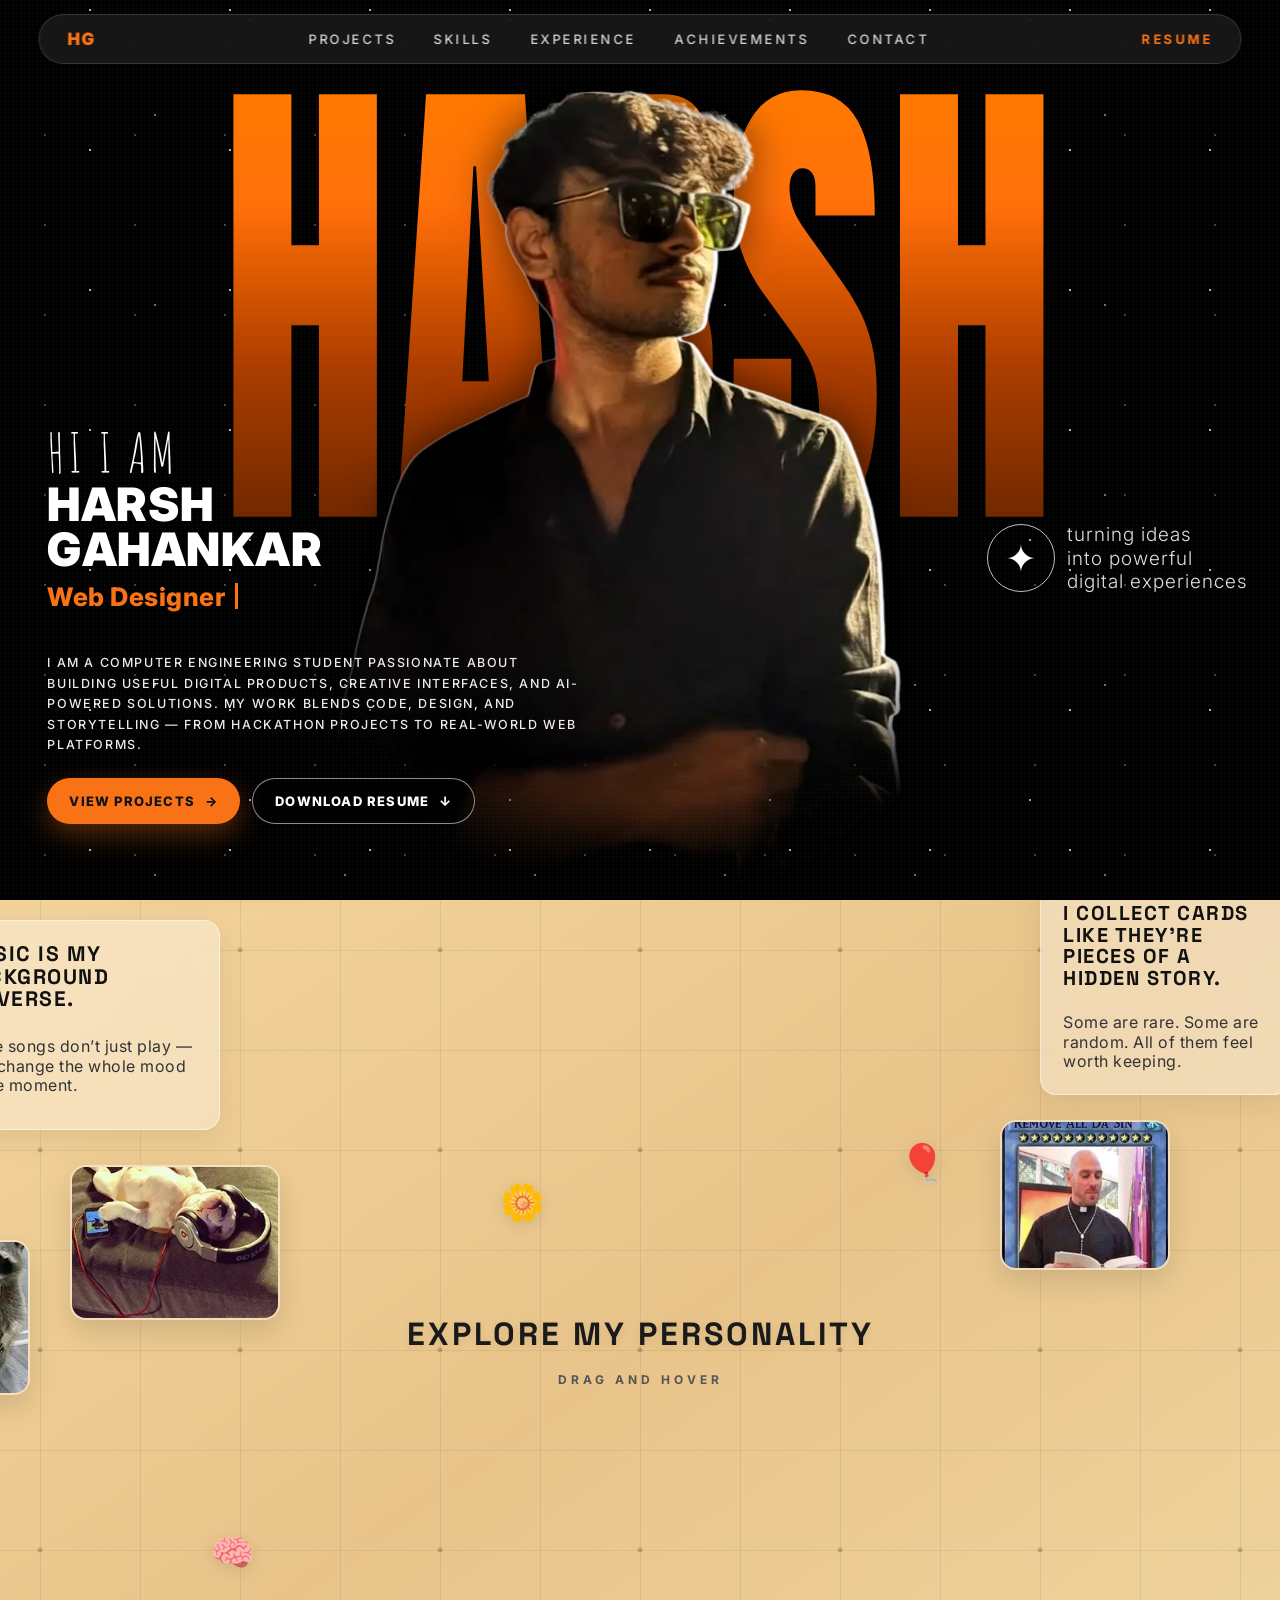
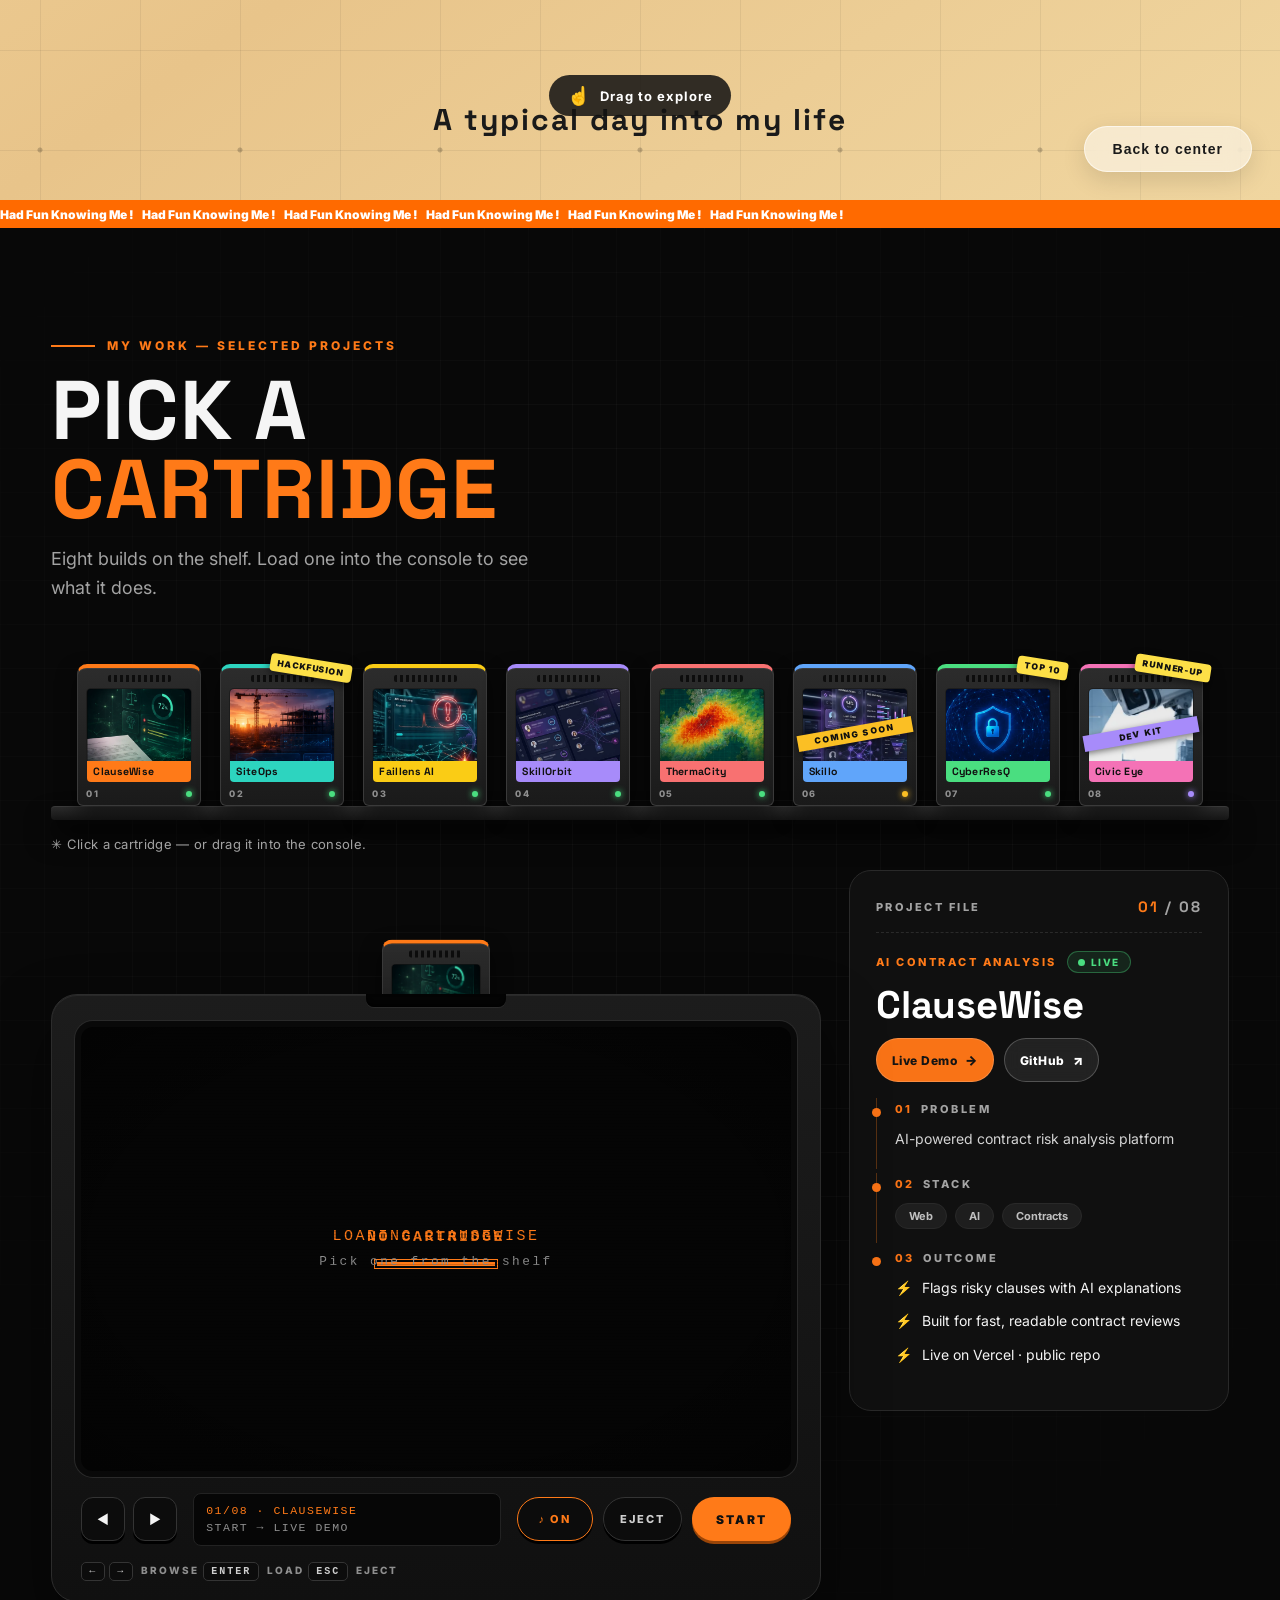
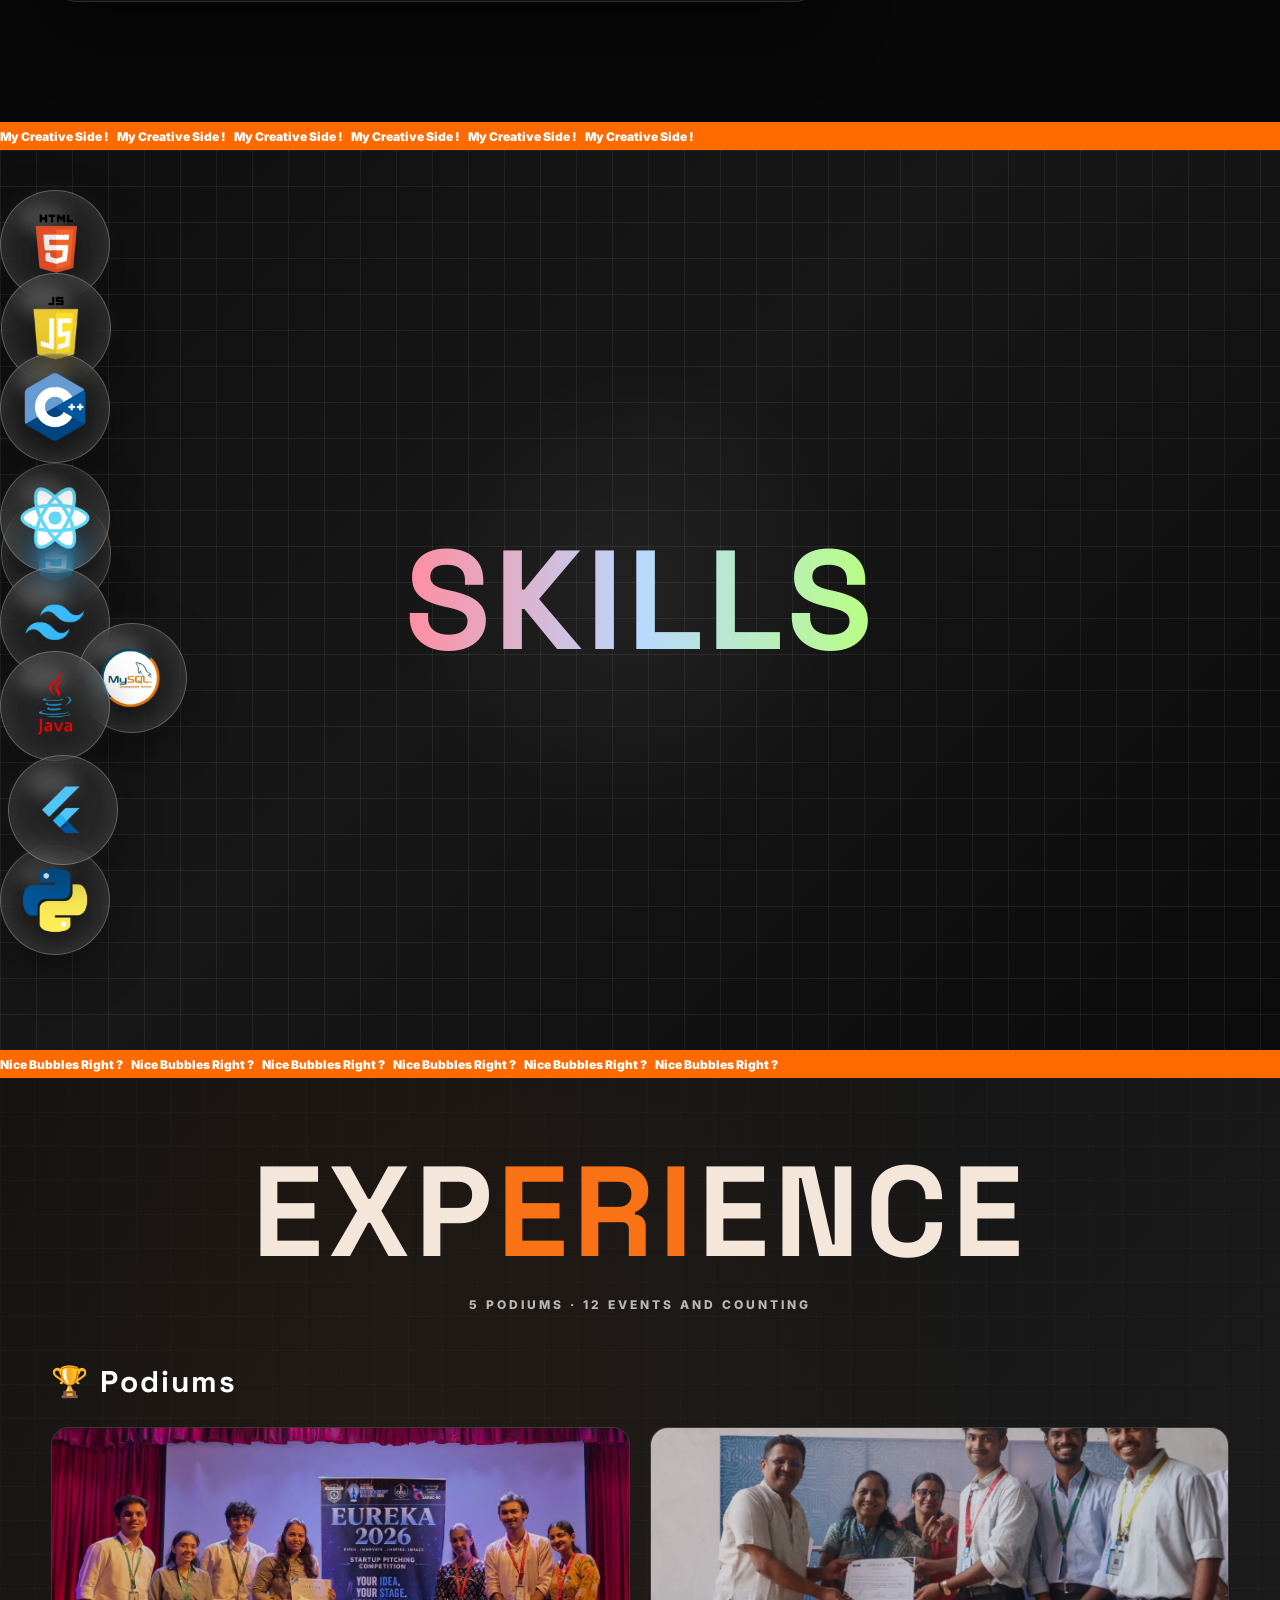
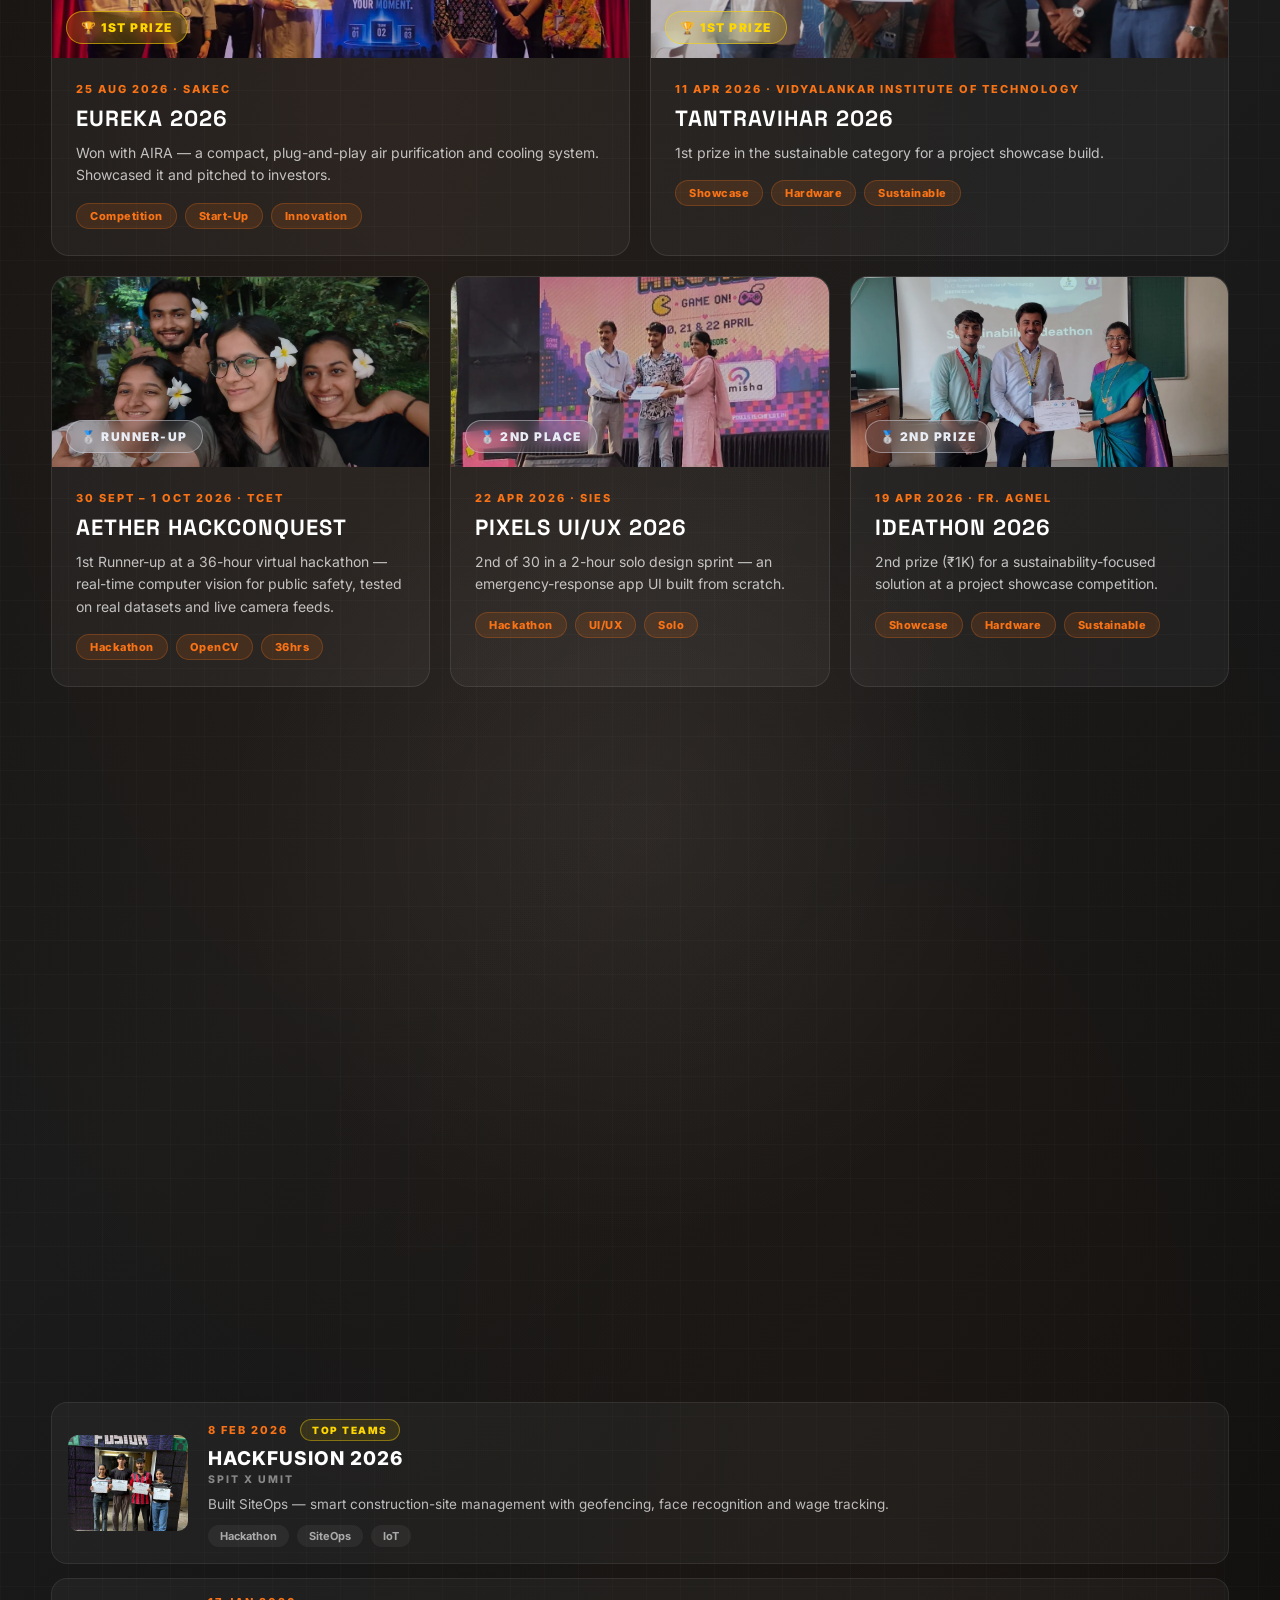
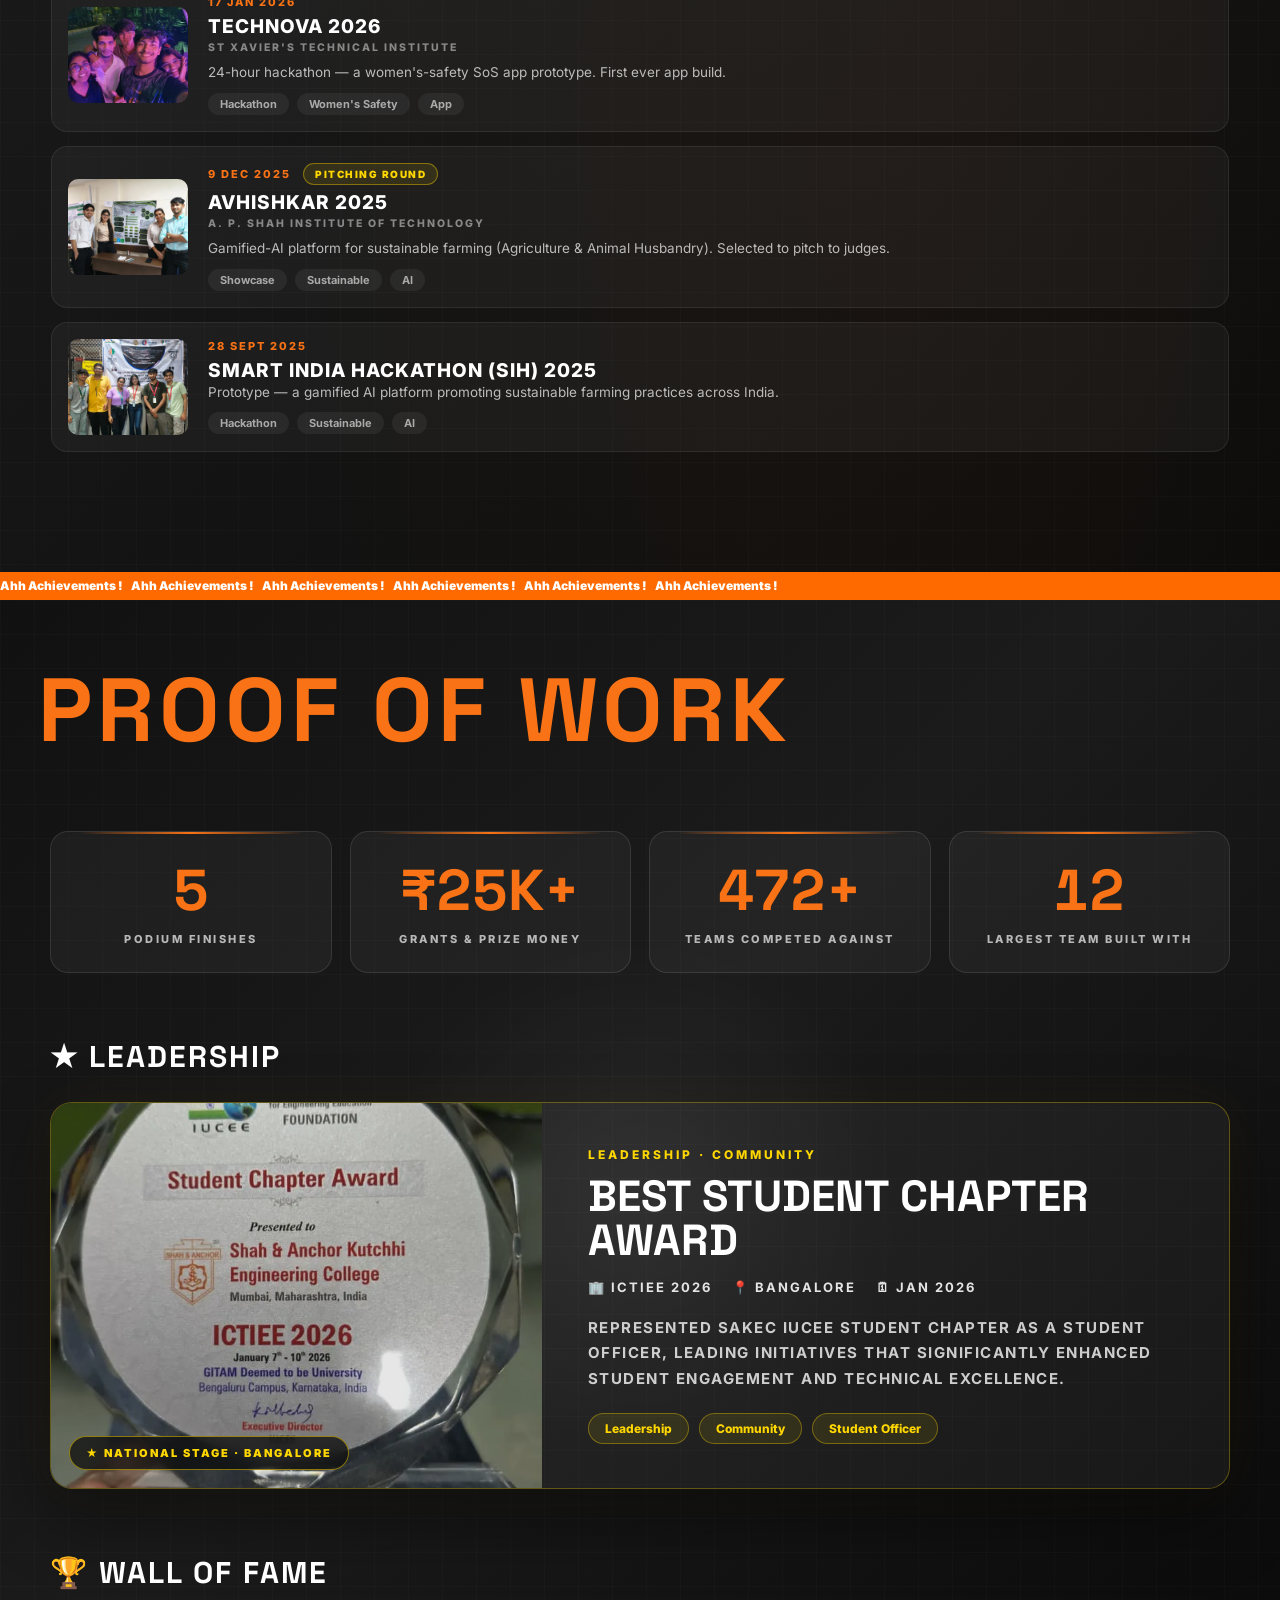
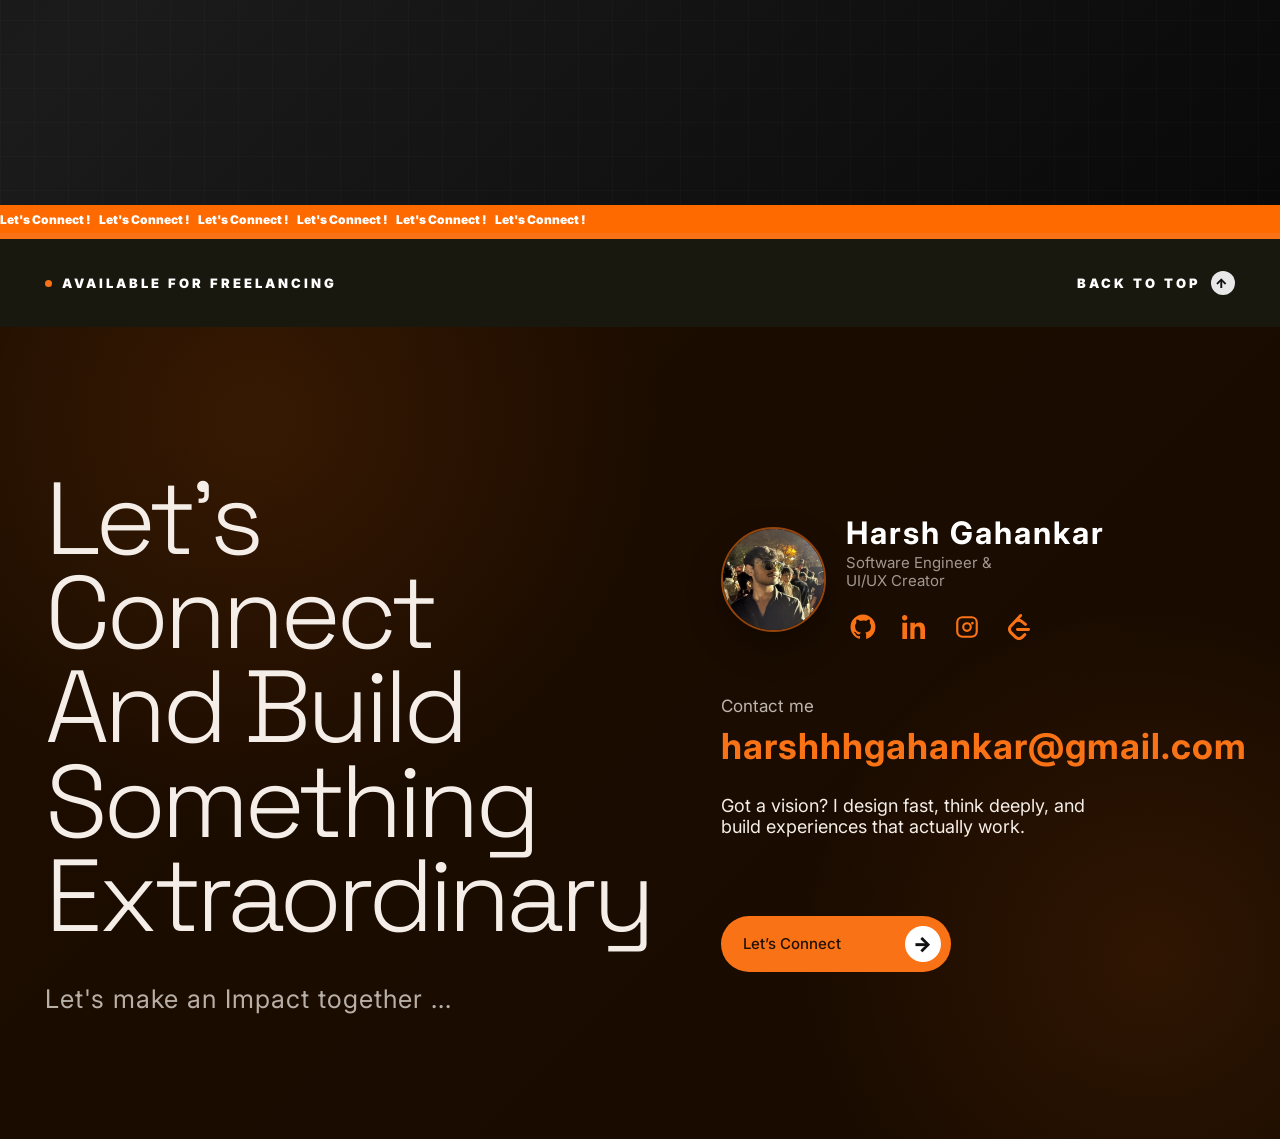
==== commit 274e45d0: "modified the project display" ====
--- a/index.html
+++ b/index.html
@@ -22,11 +22,18 @@
   <!-- SPLASH -->
   <div class="splash" id="splash" aria-hidden="true">
     <div class="splash-inner">
+      <div class="splash-log">
+        <p style="--l:0">HG SYSTEM v1.0</p>
+        <p style="--l:1">MEMORY CHECK .......... <b>OK</b></p>
+        <p style="--l:2">LOADING 8 CARTRIDGES .. <b>OK</b></p>
+        <p style="--l:3">PLAYER 1 READY<i></i></p>
+      </div>
       <div class="splash-word">
         <span style="--i:0">H</span><span style="--i:1">A</span><span style="--i:2">R</span><span style="--i:3">S</span><span style="--i:4">H</span>
       </div>
       <div class="splash-bar"><span></span></div>
     </div>
+    <div class="splash-scan"></div>
   </div>
 
   <!-- NAVBAR -->
@@ -303,6 +310,7 @@
         <span class="cart-hint-desk">✳ Click a cartridge — or drag it into the console.</span>
         <span class="cart-hint-touch">✳ Tap a cartridge to load it.</span>
       </p>
+      <p class="cart-toast" id="cartToast" role="status"></p>
     </div>
 
     <div class="cart-layout">
@@ -333,6 +341,7 @@
               <p><b>NO CARTRIDGE</b></p>
               <p>Pick one from the shelf</p>
             </div>
+            <span class="cart-demo" aria-hidden="true">DEMO</span>
             <div class="cart-scan" aria-hidden="true"></div>
           </div>
 
@@ -343,10 +352,12 @@
             </div>
             <p class="cart-readout" id="cartReadout"></p>
             <div class="cart-actions">
+              <button class="cart-eject cart-sound" id="cartSound" type="button" aria-pressed="true" aria-label="Turn sound off">♪ ON</button>
               <button class="cart-eject" id="cartEject" type="button">EJECT</button>
               <a class="cart-start" id="cartStart" target="_blank" rel="noopener noreferrer" aria-disabled="true">START</a>
             </div>
           </div>
+          <p class="cart-keys" aria-hidden="true"><kbd>←</kbd><kbd>→</kbd> BROWSE <kbd>ENTER</kbd> LOAD <kbd>ESC</kbd> EJECT</p>
         </div>
       </div>
 
--- a/style.css
+++ b/style.css
@@ -5727,6 +5727,128 @@
   border-radius: 999px;
 }
 
+/* ---------- extras: CRT power-on, sound toggle, key legend, demo badge, secret cartridge ---------- */
+.cart-screen[data-state="booting"]::after {
+  content: "";
+  position: absolute;
+  inset: 0;
+  z-index: 4;
+  background: #fff;
+  pointer-events: none;
+  animation: cartPowerOn 0.3s ease-out forwards;
+}
+
+@keyframes cartPowerOn {
+  0% { transform: scaleY(0.006); opacity: 0.95; }
+  55% { transform: scaleY(0.02); opacity: 0.8; }
+  100% { transform: scaleY(1); opacity: 0; }
+}
+
+.cart-screen[data-state="on"] .cart-play { animation: cartFlicker 0.5s linear; }
+
+@keyframes cartFlicker {
+  0% { opacity: 0; }
+  12% { opacity: 0.9; }
+  20% { opacity: 0.25; }
+  34% { opacity: 1; }
+  46% { opacity: 0.6; }
+  60%, 100% { opacity: 1; }
+}
+
+.cart-sound { min-width: 76px; padding: 0 12px; }
+.cart-sound[aria-pressed="true"] { border-color: #FF7A18; color: #FF7A18; }
+
+.cart-keys {
+  margin: 16px 7px 0;
+  color: #8f8f8f;
+  font-size: 10px;
+  font-weight: 800;
+  letter-spacing: 2px;
+}
+
+.cart-keys kbd {
+  display: inline-block;
+  margin: 0 4px 0 12px;
+  padding: 3px 7px;
+  border-radius: 5px;
+  border: 1px solid #343434;
+  background: #0c0c0c;
+  color: #cfcfcf;
+  font-family: ui-monospace, "Cascadia Mono", Consolas, "Courier New", monospace;
+  font-size: 10px;
+}
+
+.cart-keys kbd:first-child { margin-left: 0; }
+.cart-keys kbd + kbd { margin-left: 0; }
+
+.cart-demo {
+  position: absolute;
+  top: 12px;
+  right: 14px;
+  z-index: 3;
+  padding: 3px 9px;
+  border: 1px solid #FF7A18;
+  color: #FF7A18;
+  background: rgba(0, 0, 0, 0.6);
+  font-size: 11px;
+  font-weight: 700;
+  letter-spacing: 3px;
+  display: none;
+  animation: cartBlink 1.2s steps(2) infinite;
+}
+
+.cart-console.demo .cart-demo { display: block; }
+
+.cart-toast {
+  position: absolute;
+  right: 0;
+  bottom: 0;
+  color: #fde047;
+  font-size: 12px;
+  font-weight: 800;
+  letter-spacing: 2px;
+  opacity: 0;
+  translate: 0 6px;
+  transition: opacity 0.3s ease, translate 0.3s ease;
+  pointer-events: none;
+}
+
+.cart-toast.show { opacity: 1; translate: 0 0; }
+
+.cart-shelf.has-secret { grid-template-columns: repeat(9, minmax(0, 1fr)); }
+
+.cart.secret {
+  --c: #f5f5f5;
+  background: linear-gradient(180deg, #232323, #101010);
+}
+
+.cart-q {
+  flex: 1;
+  min-height: 0;
+  display: grid;
+  place-items: center;
+  background: repeating-linear-gradient(45deg, #0c0c0c 0 6px, #151515 6px 12px);
+  color: #FF7A18;
+  font-family: "Space Grotesk", Arial, sans-serif;
+  font-size: clamp(24px, 3vw, 42px);
+  font-weight: 700;
+  line-height: 1;
+}
+
+.cart-led.secret { background: #fff; color: #fff; }
+
+/* the secret cartridge uses a plain photo, not the padded project art */
+.cart-art.plain { background: linear-gradient(160deg, #FF7A18, #5c2500); }
+
+.cart-art.plain img {
+  left: 0;
+  translate: none;
+  width: 100%;
+  height: 100%;
+  object-fit: cover;
+  object-position: top center;
+}
+
 /* ---------- responsive ---------- */
 @media (max-width: 1100px) {
   .cart-layout { grid-template-columns: minmax(0, 1fr) 340px; }
@@ -5760,6 +5882,7 @@
 }
 
 @media (hover: none) {
+  .cart-keys { display: none; }
   .cart-hint-desk { display: none; }
   .cart-hint-touch { display: inline; }
 }
@@ -5770,6 +5893,9 @@
   .cart-panel { padding: 22px 18px 26px; }
   .cart-start { padding: 0 20px; }
   .cart-play-desc { display: none; }
+  .cart-toast { position: static; margin-top: 8px; }
+  .cart-sound { min-width: 0; }
+  .cart-eject { padding: 0 12px; }
 }
 
 @media (prefers-reduced-motion: reduce) {
@@ -5777,6 +5903,8 @@
   .cart-section.in .cart-pick,
   .cart-idle b,
   .cart-press,
+  .cart-demo,
+  .cart-screen[data-state="on"] .cart-play,
   .cart-console.thunk .cart-body {
     animation: none;
     opacity: 1;
@@ -6062,7 +6190,7 @@
 }
 
 /* ============================= */
-/* SPLASH — HARSH LETTER STAGGER */
+/* SPLASH — CONSOLE BOOT SCREEN */
 /* ============================= */
 
 body.splashing { overflow: hidden; }
@@ -6086,17 +6214,78 @@
 .splash.done {
   opacity: 0;
   visibility: hidden;
-  transition: opacity 0.55s ease, visibility 0s linear 0.6s;
-}
-
+  transition: opacity 0.3s ease 0.3s, visibility 0s linear 0.62s;
+}
+
+/* powers on like a CRT: a bright line that opens into the picture */
 .splash-inner {
   text-align: center;
-  transition: transform 0.55s ease, filter 0.55s ease;
-}
-
+  animation: splashPowerOn 0.4s cubic-bezier(0.2, 0.9, 0.3, 1) both;
+  transition: transform 0.3s cubic-bezier(0.6, 0, 0.9, 0.4), filter 0.3s ease;
+}
+
+@keyframes splashPowerOn {
+  0% { transform: scale(0.3, 0.004); filter: brightness(4); }
+  45% { transform: scale(1, 0.004); filter: brightness(4); }
+  100% { transform: scale(1, 1); filter: brightness(1); }
+}
+
+/* ...and powers off the same way */
 .splash.done .splash-inner {
-  transform: scale(1.07);
-  filter: blur(6px);
+  transform: scale(1, 0.004);
+  filter: brightness(4);
+}
+
+.splash-scan {
+  position: absolute;
+  inset: 0;
+  pointer-events: none;
+  background:
+    repeating-linear-gradient(180deg, rgba(0, 0, 0, 0.22) 0 1px, transparent 1px 3px),
+    radial-gradient(ellipse at center, transparent 55%, rgba(0, 0, 0, 0.55));
+}
+
+.splash-log {
+  width: max-content;
+  max-width: 90vw;
+  margin: 0 auto clamp(18px, 3vw, 30px);
+  text-align: left;
+  color: #8f8f8f;
+  font-family: ui-monospace, "Cascadia Mono", Consolas, "Courier New", monospace;
+  font-size: clamp(11px, 1.3vw, 15px);
+  line-height: 1.9;
+  letter-spacing: 1.5px;
+  user-select: none;
+}
+
+.splash-log p {
+  white-space: pre;
+  opacity: 0;
+  animation: splashLine 0.01s linear forwards;
+  animation-delay: calc(0.4s + var(--l) * 0.24s);
+}
+
+.splash-log p:first-child,
+.splash-log p:last-child { color: var(--orange); }
+
+.splash-log b { color: #4ade80; font-weight: 700; }
+
+.splash-log i {
+  display: inline-block;
+  width: 0.6em;
+  height: 1em;
+  margin-left: 6px;
+  vertical-align: -0.12em;
+  background: var(--orange);
+  animation: splashCursor 0.7s steps(2) infinite;
+}
+
+@keyframes splashLine {
+  to { opacity: 1; }
+}
+
+@keyframes splashCursor {
+  50% { opacity: 0; }
 }
 
 .splash-word {
@@ -6119,8 +6308,8 @@
     splashPop 0.55s cubic-bezier(0.22, 1, 0.36, 1) forwards,
     splashBreathe 2.6s ease-in-out infinite;
   animation-delay:
-    calc(0.15s + var(--i) * 0.09s),
-    calc(1.5s + var(--i) * 0.12s);
+    calc(1.35s + var(--i) * 0.08s),
+    calc(2.6s + var(--i) * 0.12s);
 }
 
 @keyframes splashBreathe {
@@ -6146,11 +6335,12 @@
 }
 
 .splash-bar {
-  width: 180px;
-  height: 2px;
+  width: 220px;
+  max-width: 60vw;
+  height: 12px;
   margin: 26px auto 0;
-  border-radius: 99px;
-  background: rgba(255, 255, 255, 0.12);
+  padding: 2px;
+  border: 1px solid var(--orange);
   overflow: hidden;
 }
 
@@ -6158,11 +6348,10 @@
   display: block;
   height: 100%;
   width: 100%;
-  border-radius: 99px;
   background: var(--orange);
   transform: scaleX(0);
   transform-origin: left center;
-  animation: splashBar 2.5s cubic-bezier(0.22, 1, 0.36, 1) 0.15s forwards;
+  animation: splashBar 1.9s steps(14) 0.4s forwards;
 }
 
 @keyframes splashBar {
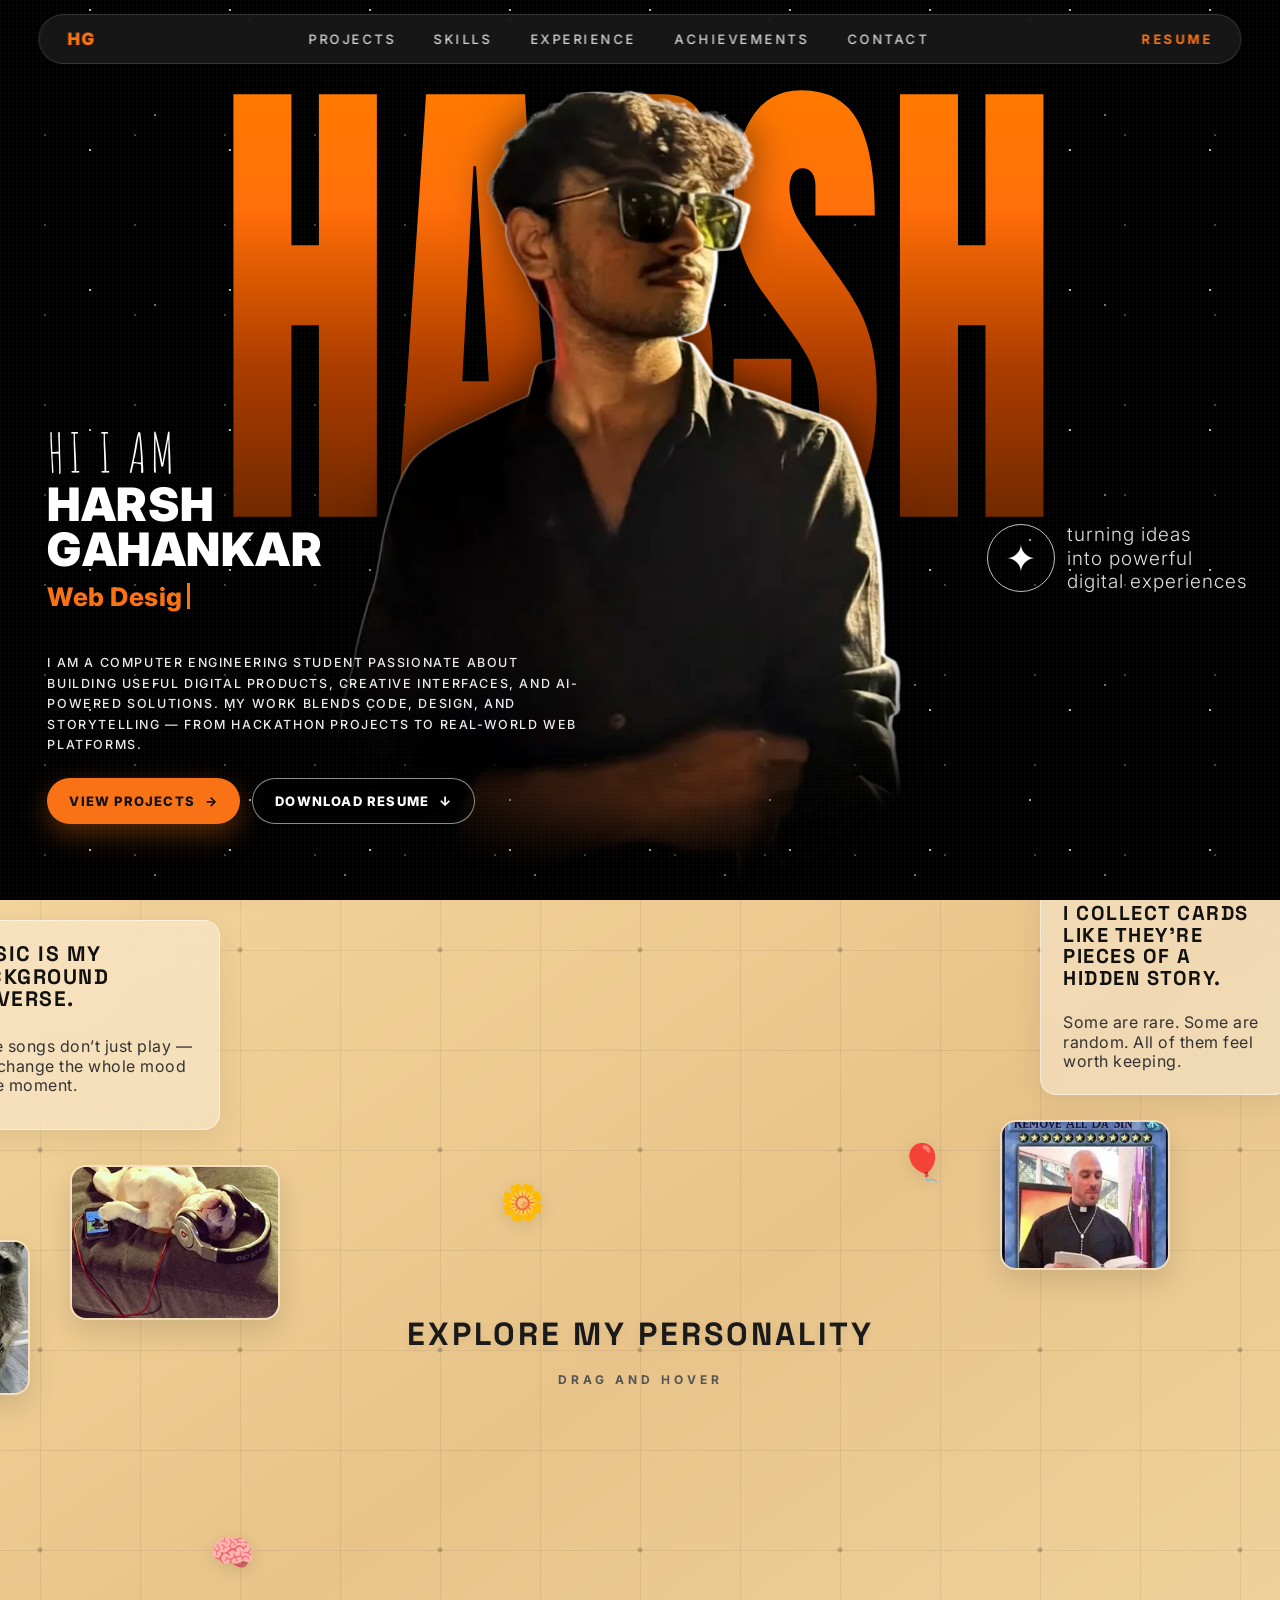
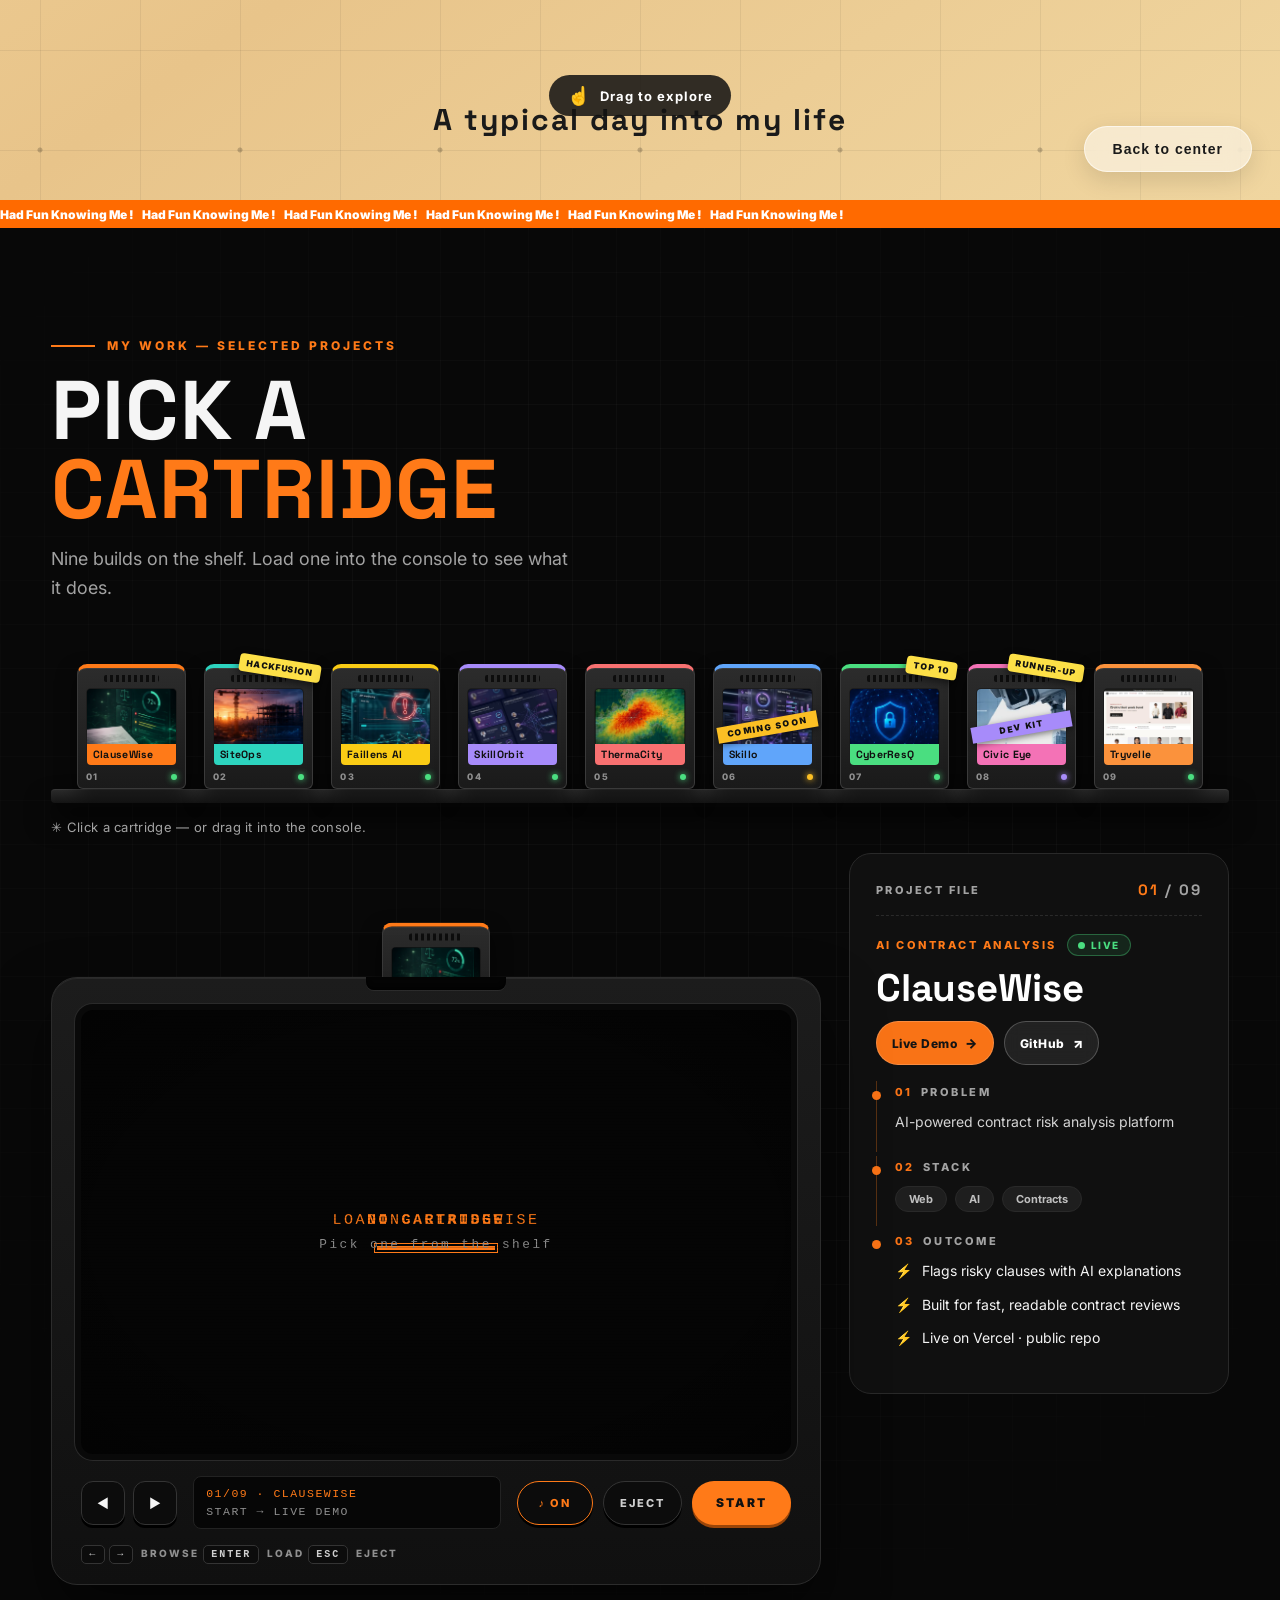
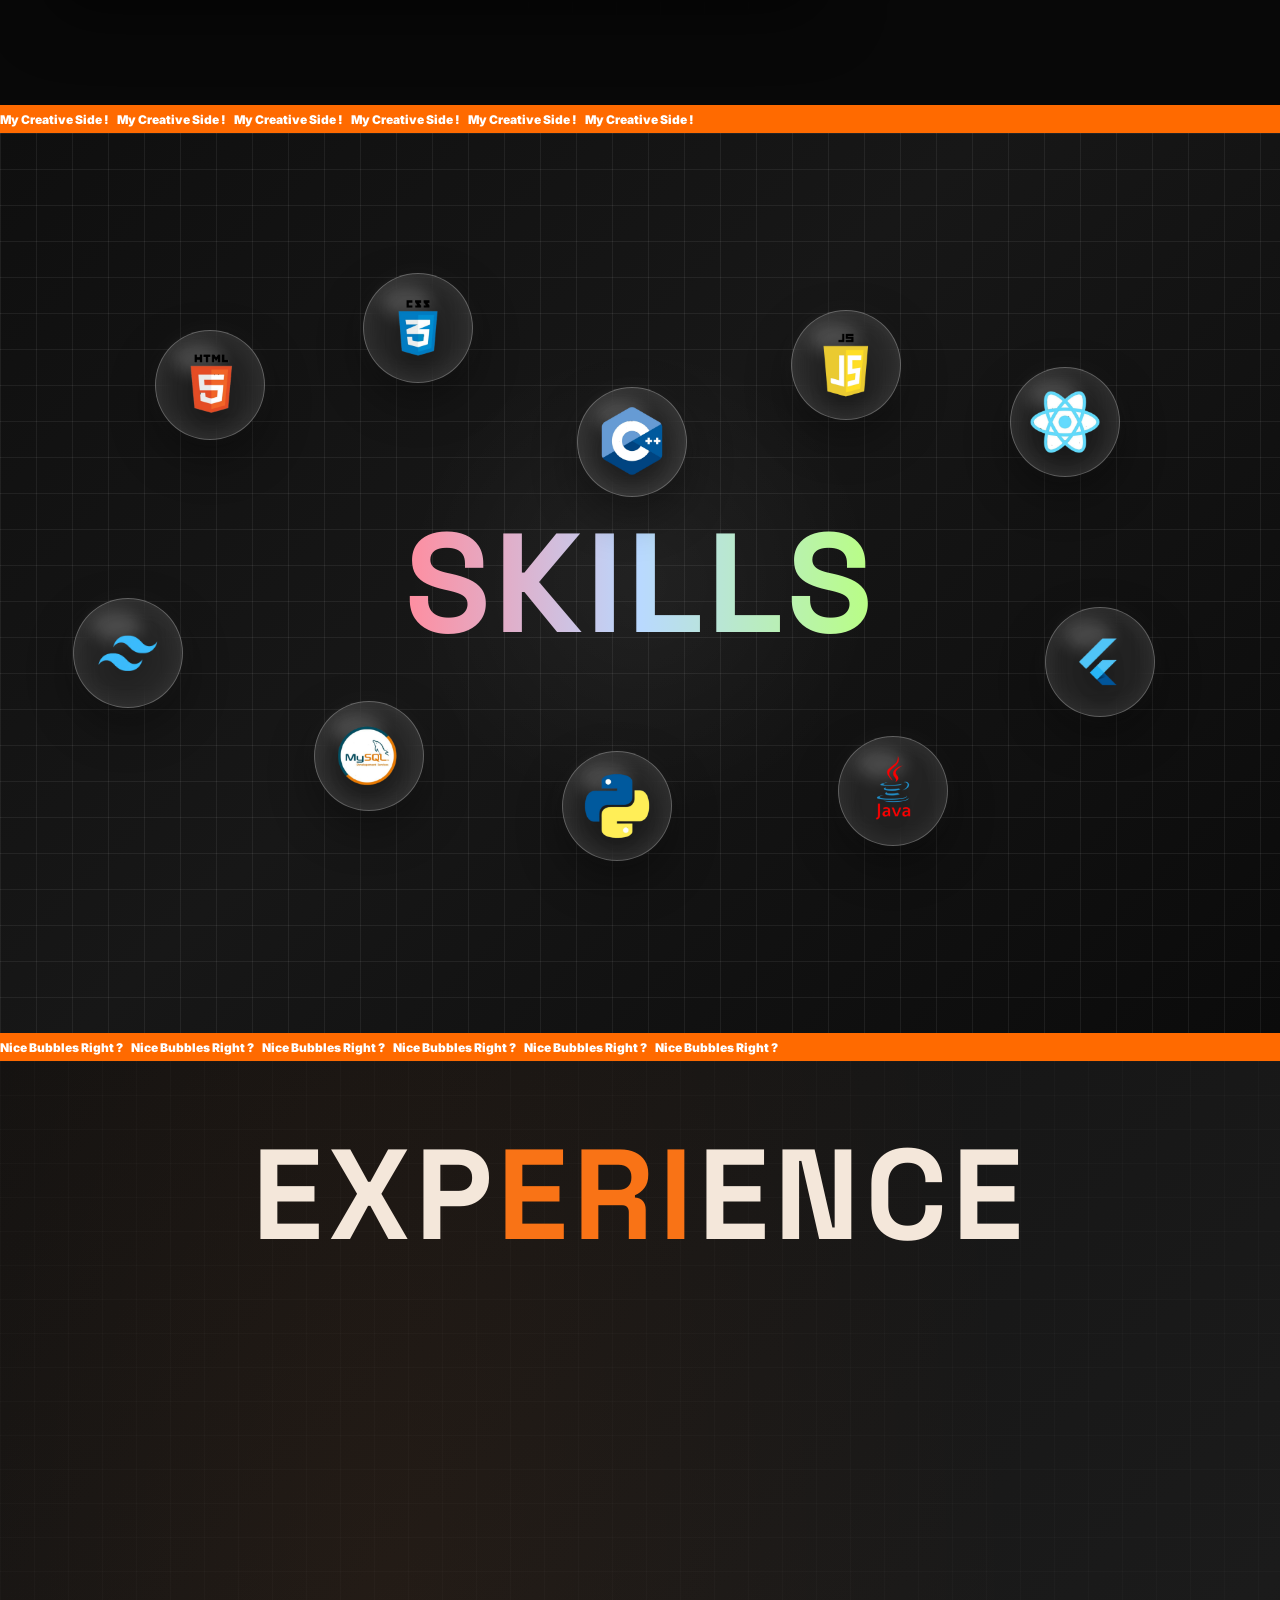
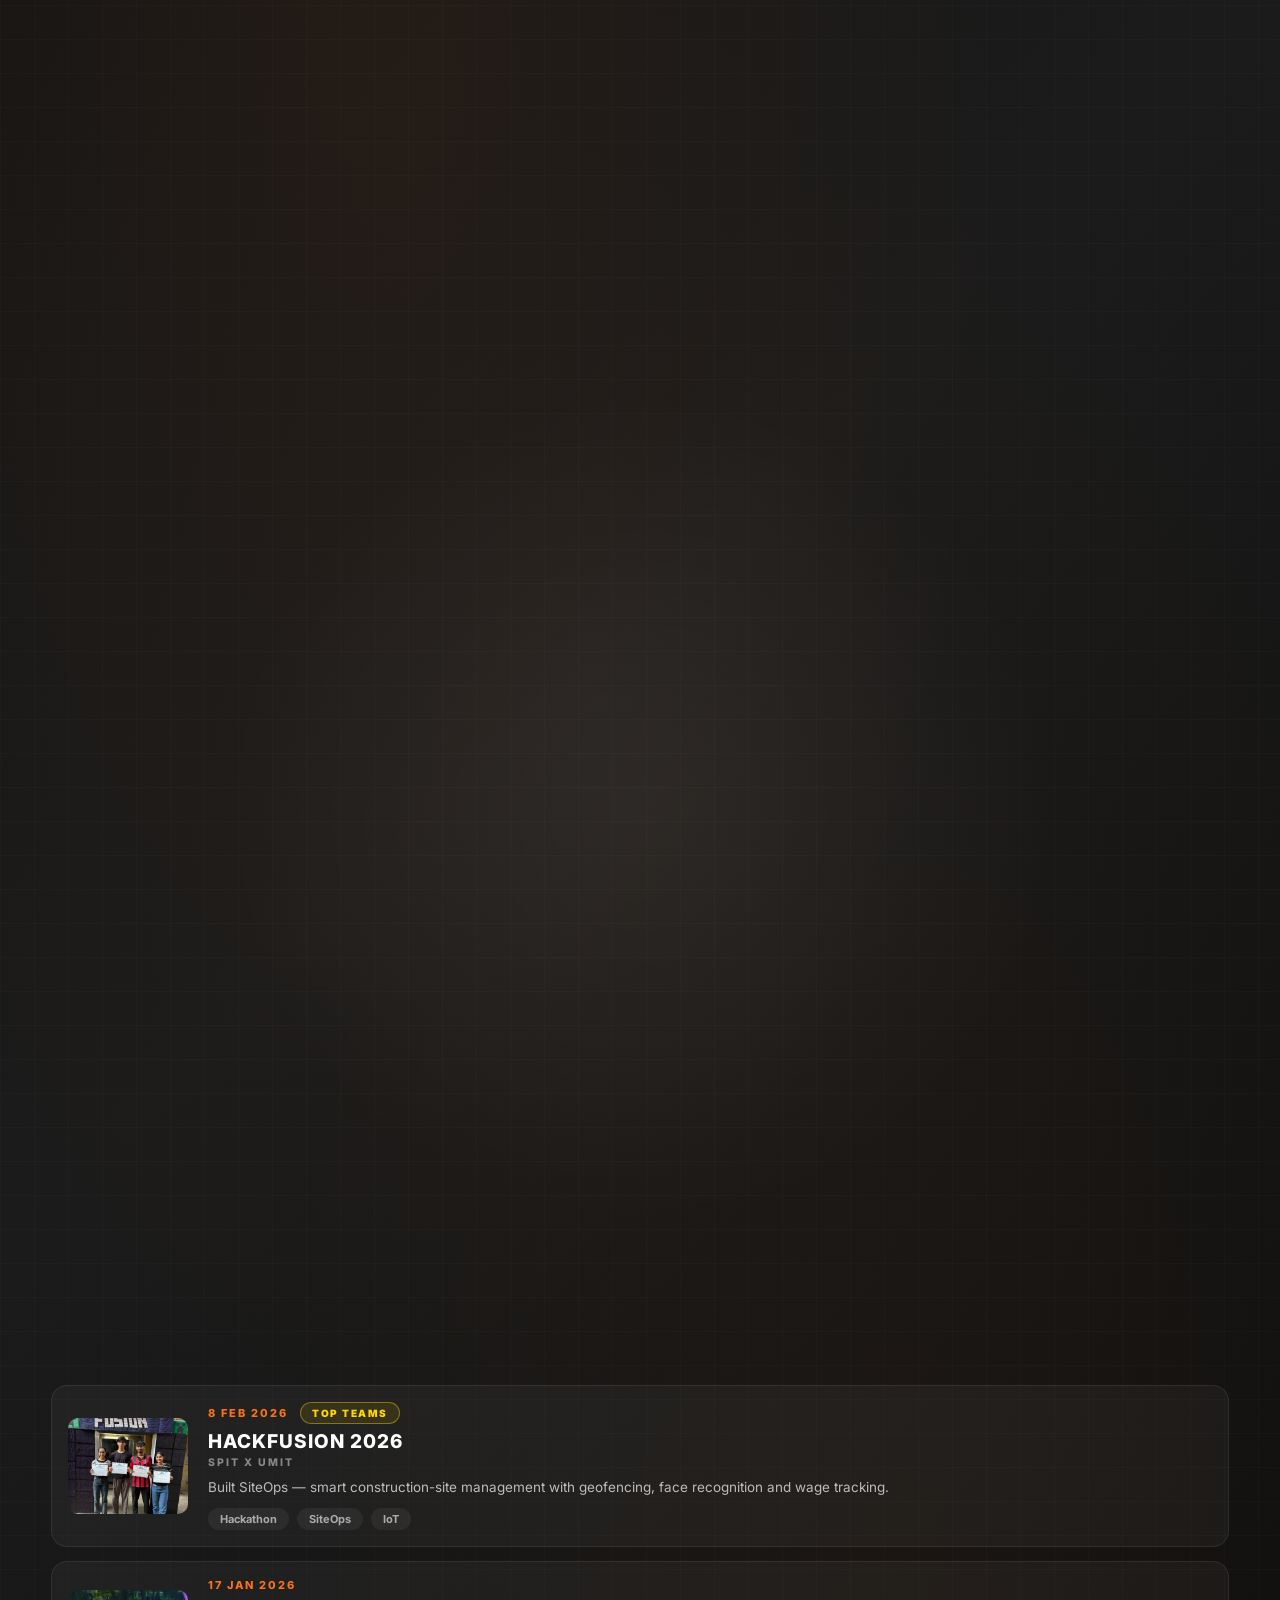
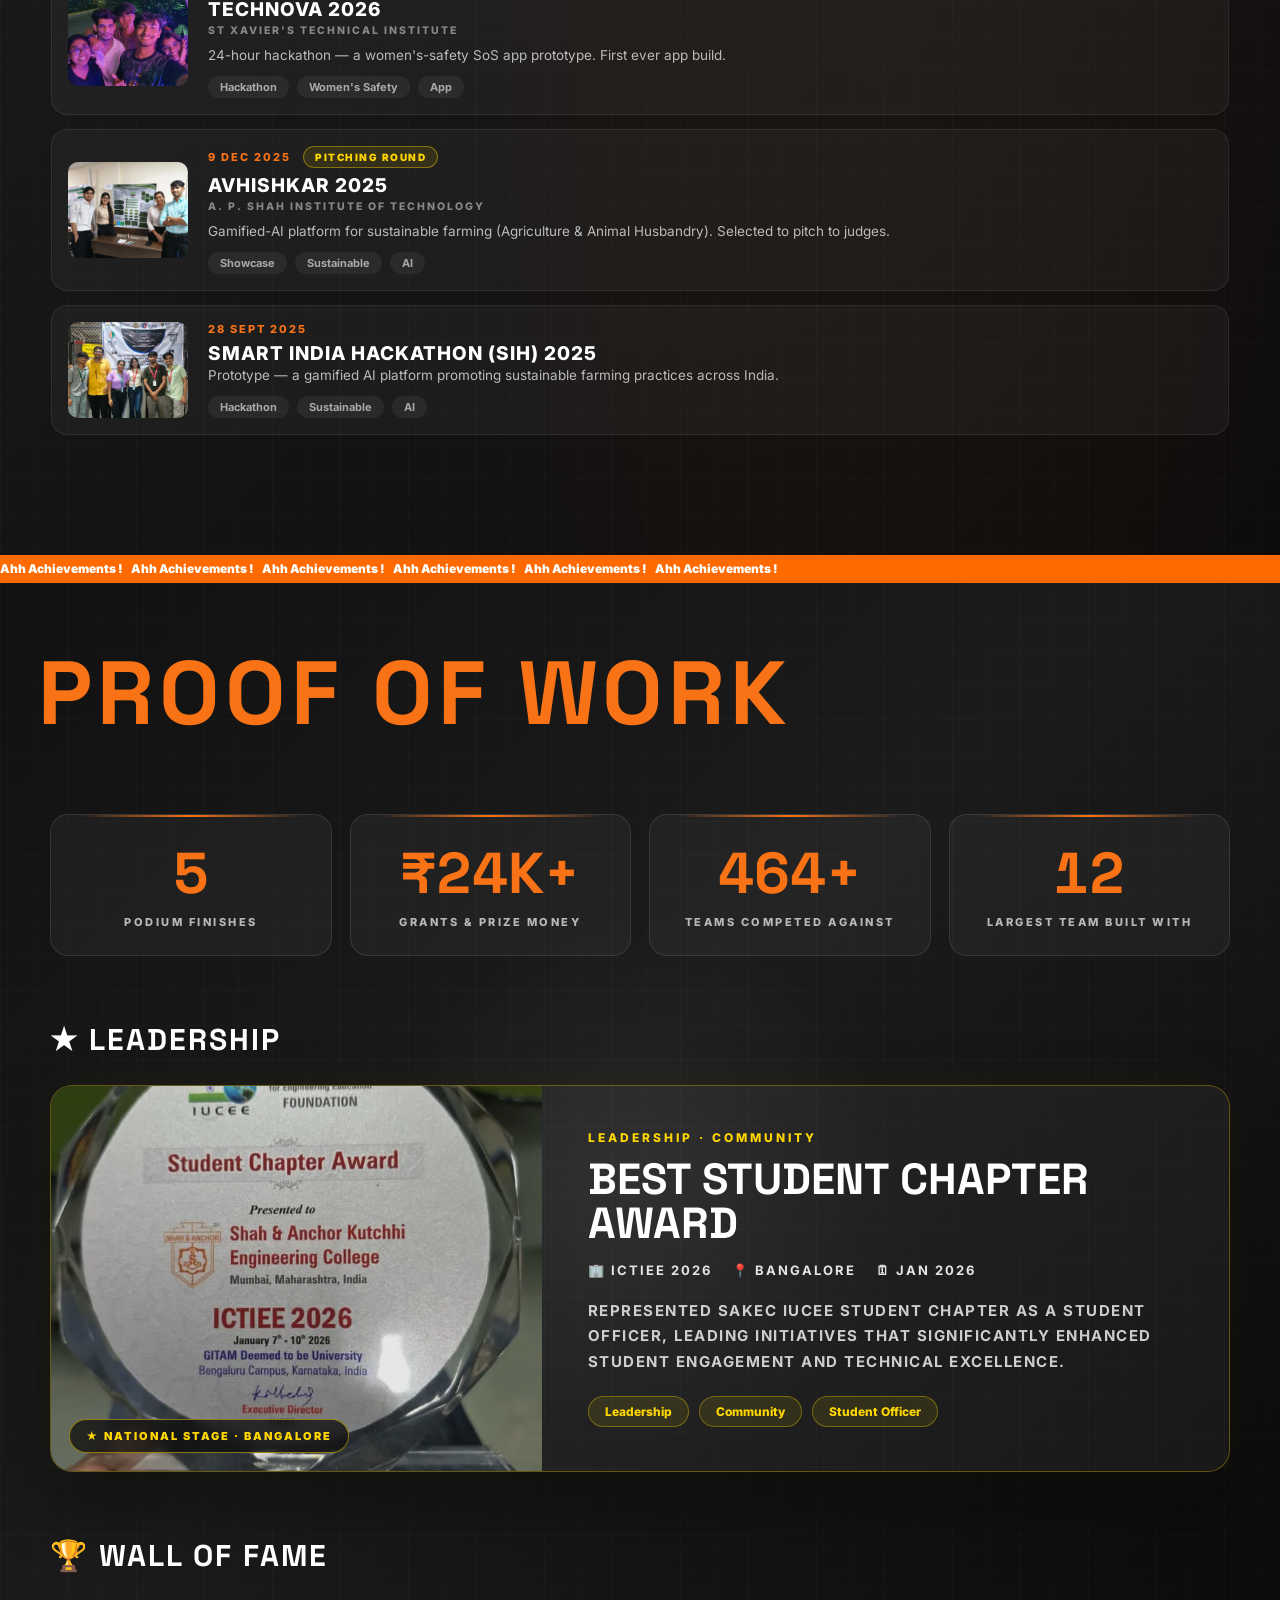
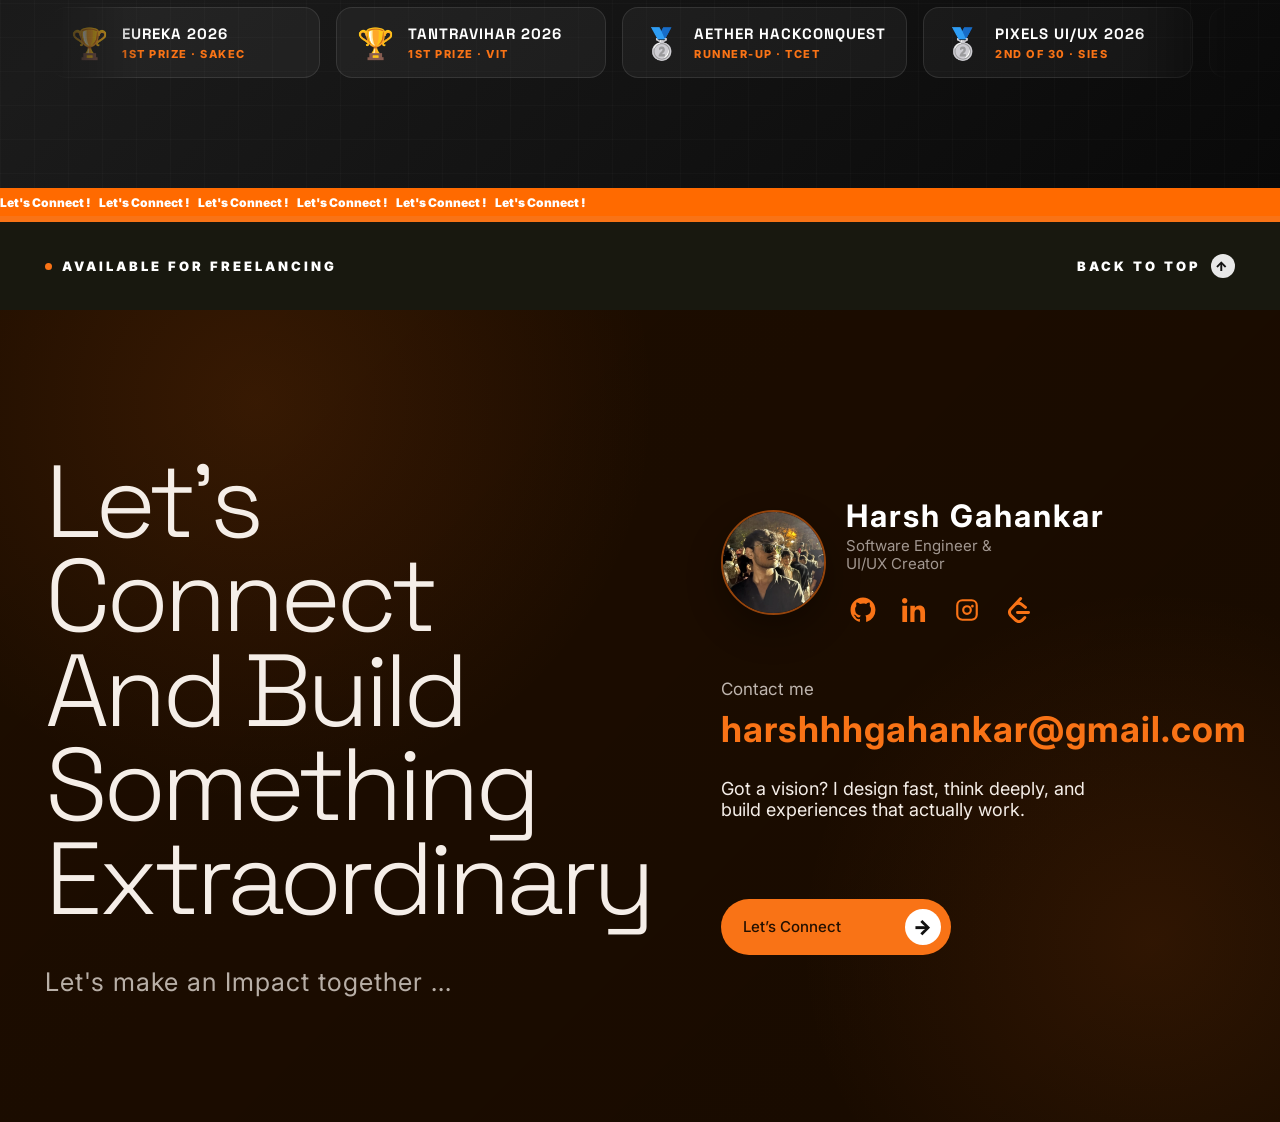
==== commit 71a47008: "added new project - Tryvella" ====
--- a/index.html
+++ b/index.html
@@ -25,7 +25,7 @@
       <div class="splash-log">
         <p style="--l:0">HG SYSTEM v1.0</p>
         <p style="--l:1">MEMORY CHECK .......... <b>OK</b></p>
-        <p style="--l:2">LOADING 8 CARTRIDGES .. <b>OK</b></p>
+        <p style="--l:2">LOADING 9 CARTRIDGES ..<b>OK</b></p>
         <p style="--l:3">PLAYER 1 READY<i></i></p>
       </div>
       <div class="splash-word">
@@ -300,7 +300,7 @@
     <header class="cart-header">
       <p class="cart-eyebrow"><span></span>MY WORK — SELECTED PROJECTS</p>
       <h2 class="cart-title">PICK A<br /><em>CARTRIDGE</em></h2>
-      <p class="cart-sub">Eight builds on the shelf. Load one into the console to see what it does.</p>
+      <p class="cart-sub">Nine builds on the shelf. Load one into the console to see what it does.</p>
     </header>
 
     <div class="cart-shelf-wrap">
--- a/style.css
+++ b/style.css
@@ -4998,7 +4998,7 @@
 
 .cart-shelf {
   display: grid;
-  grid-template-columns: repeat(8, minmax(0, 1fr));
+  grid-template-columns: repeat(var(--n, 9), minmax(0, 1fr));
   gap: clamp(10px, 1.4vw, 22px);
   justify-items: center;
   align-items: end;
@@ -5815,7 +5815,8 @@
 
 .cart-toast.show { opacity: 1; translate: 0 0; }
 
-.cart-shelf.has-secret { grid-template-columns: repeat(9, minmax(0, 1fr)); }
+/* screenshots (not padded art): plain cover crop on the cartridge label */
+.cart.plain .cart-label img { width: 100%; margin-left: 0; object-position: top center; }
 
 .cart.secret {
   --c: #f5f5f5;
